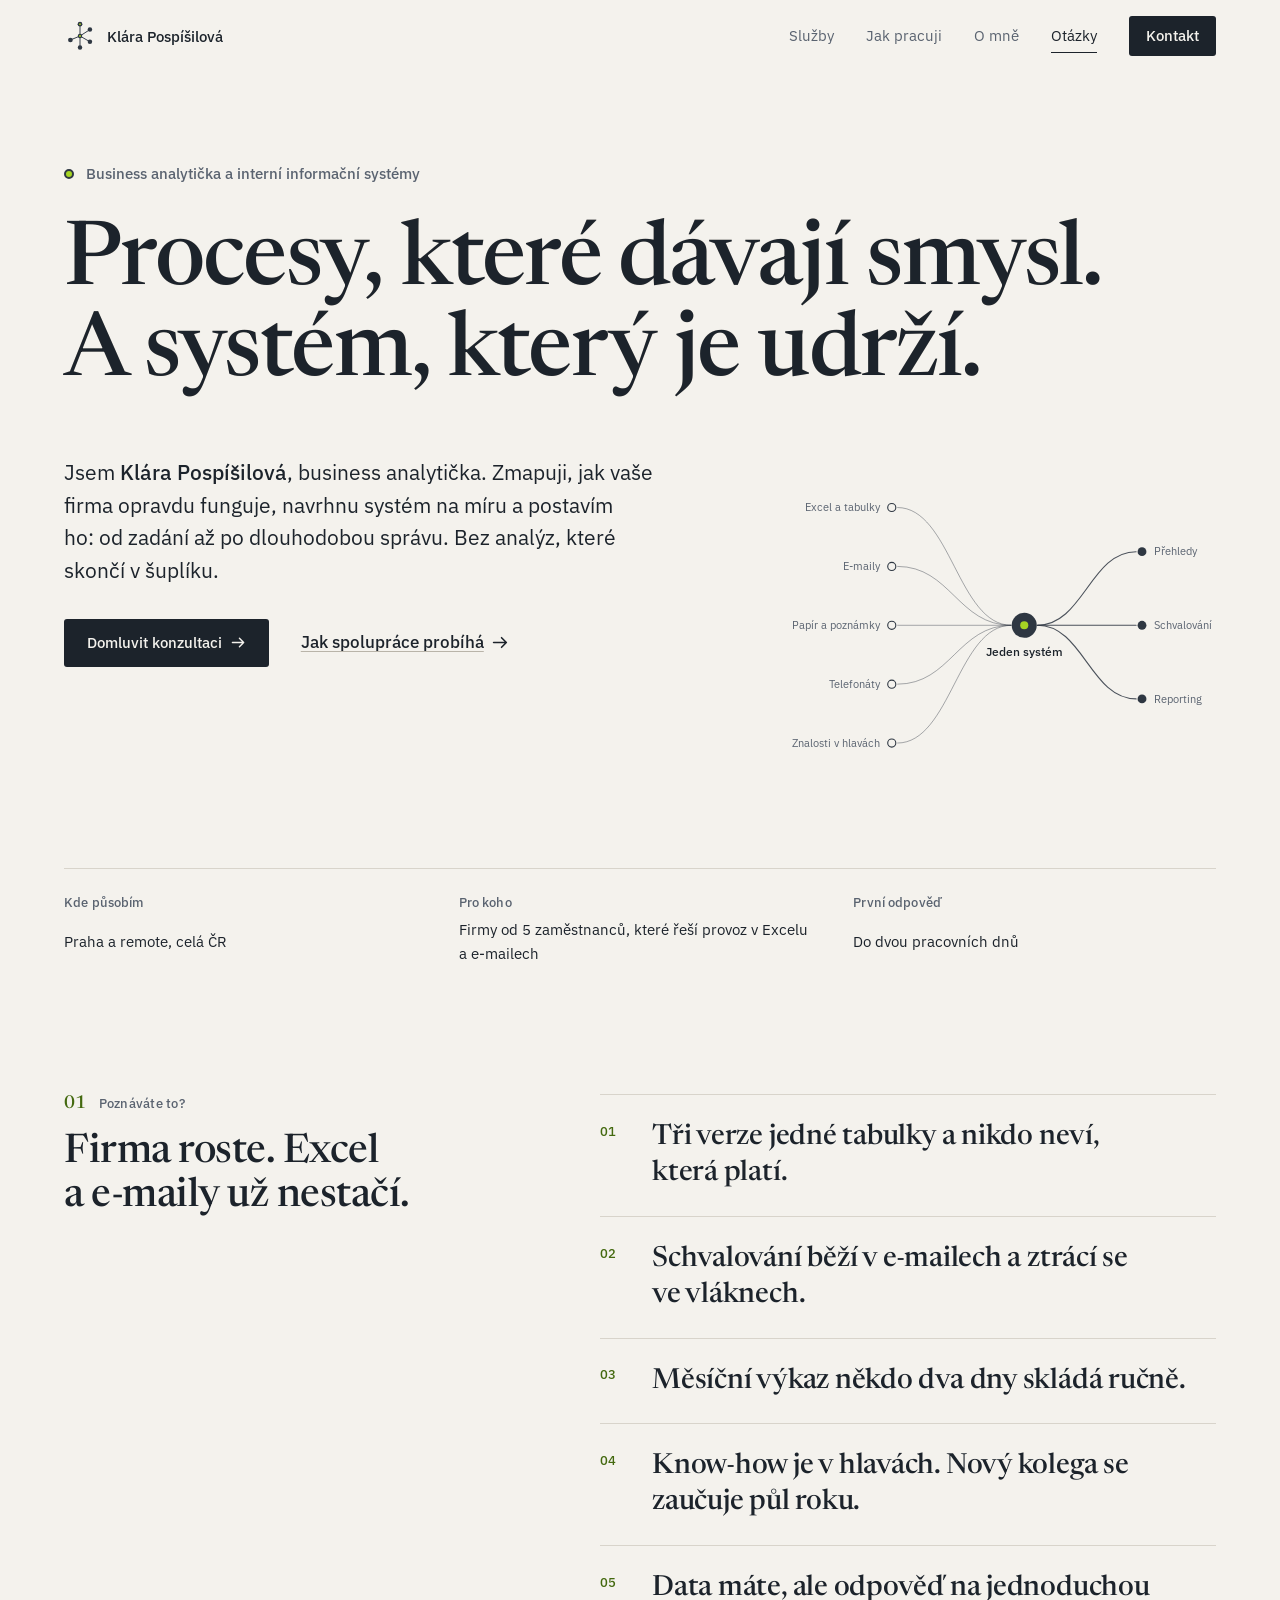
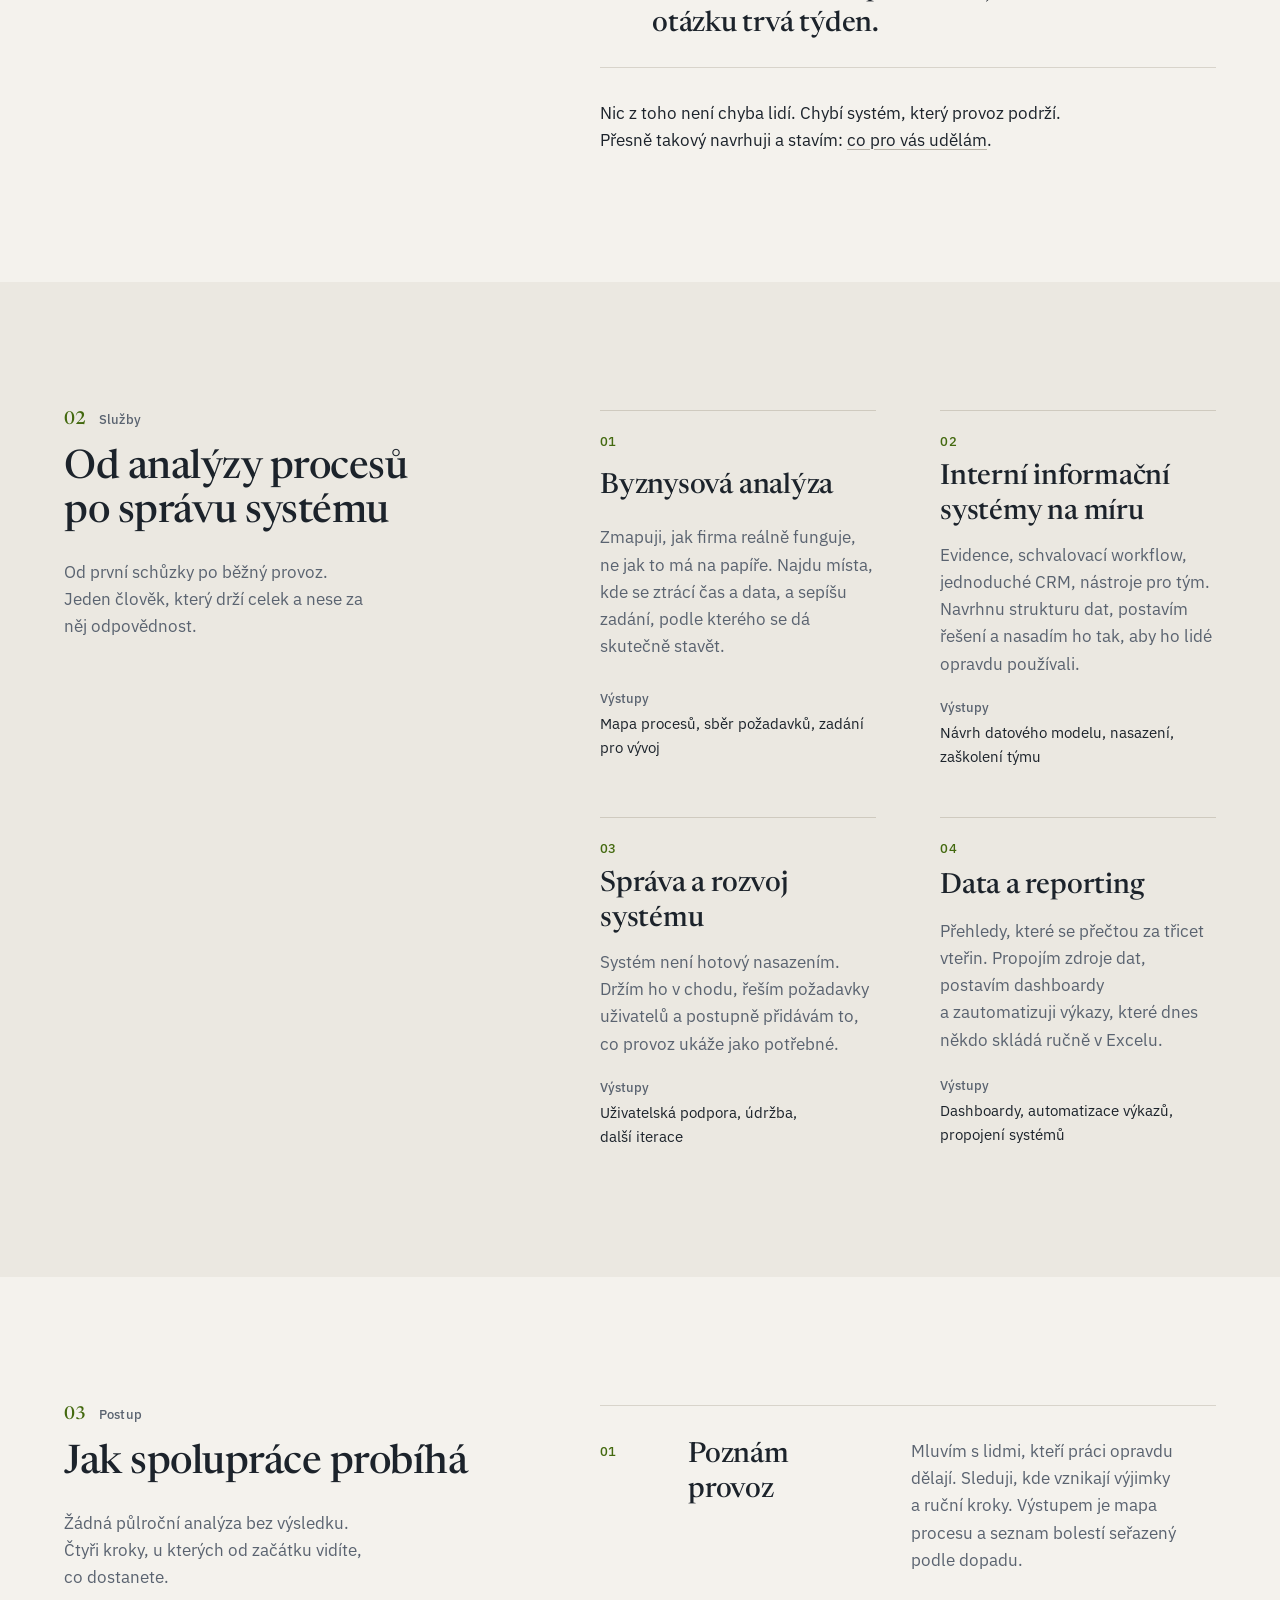
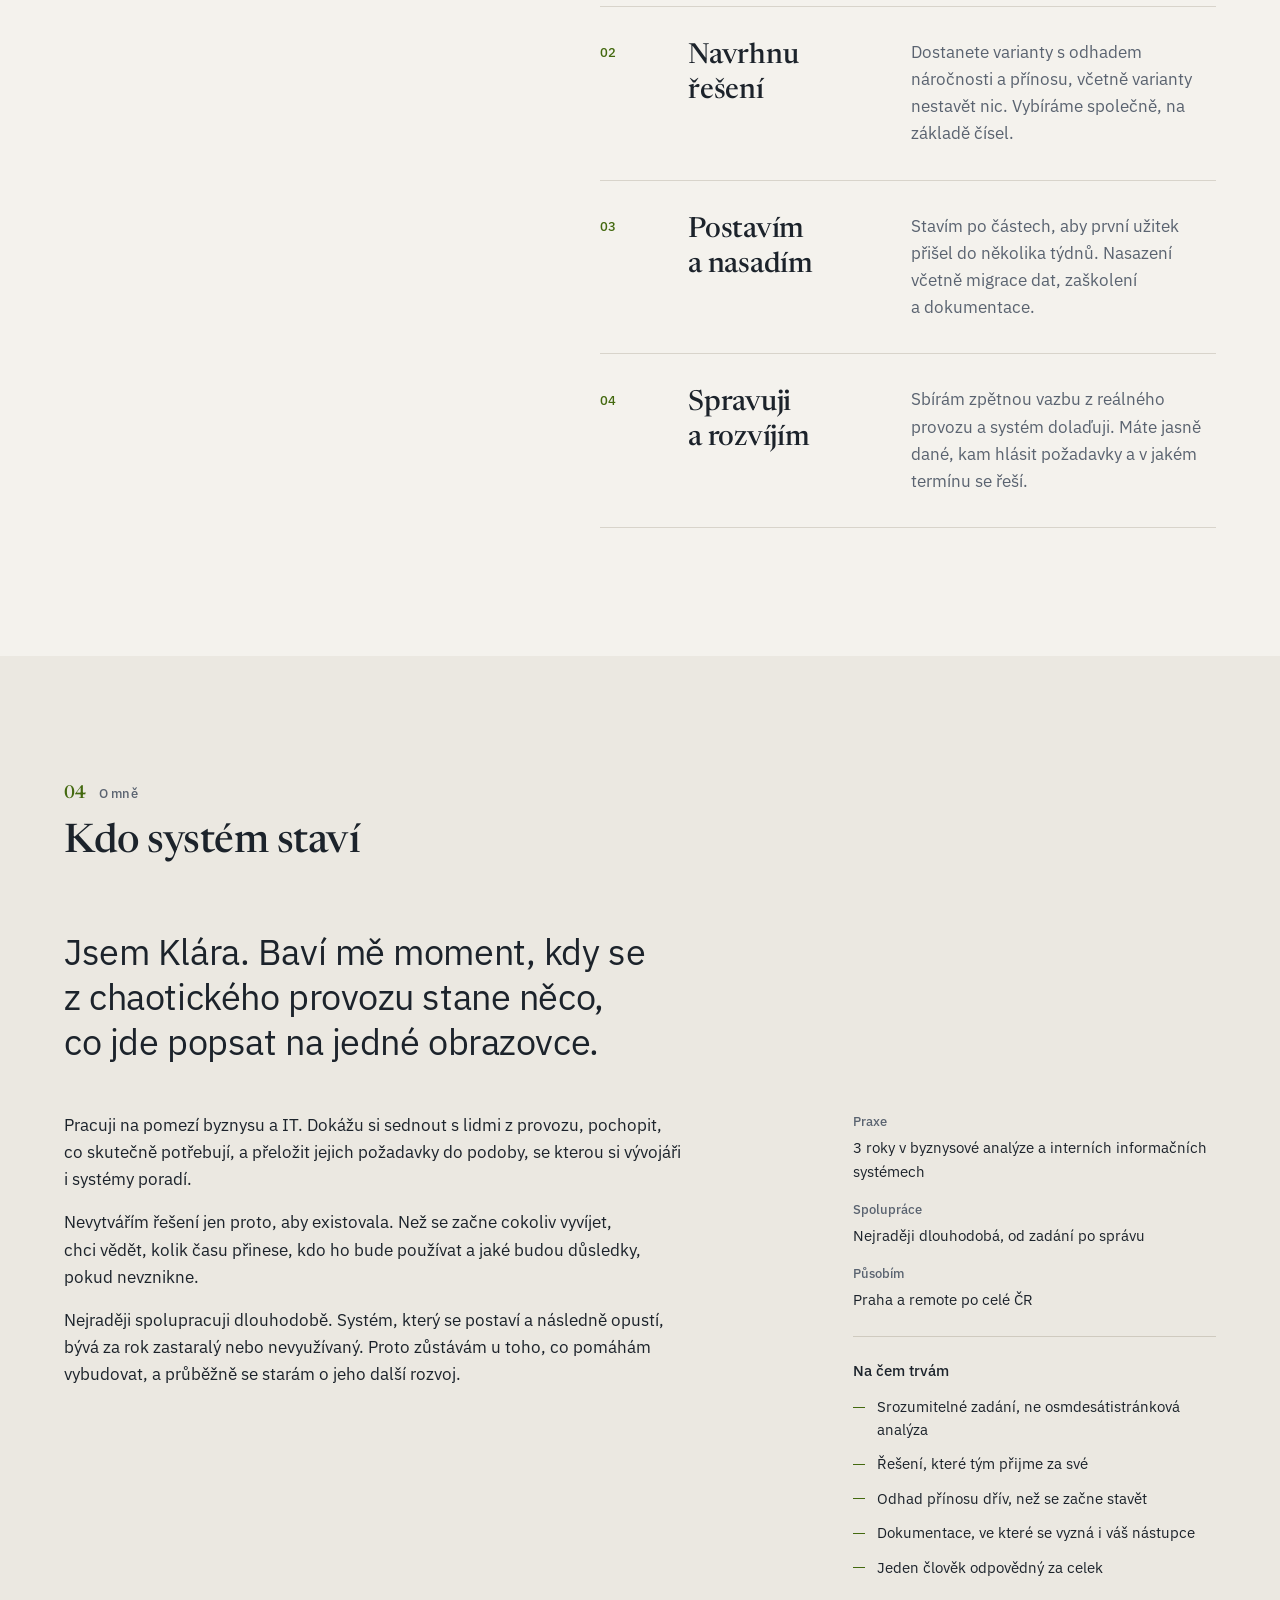
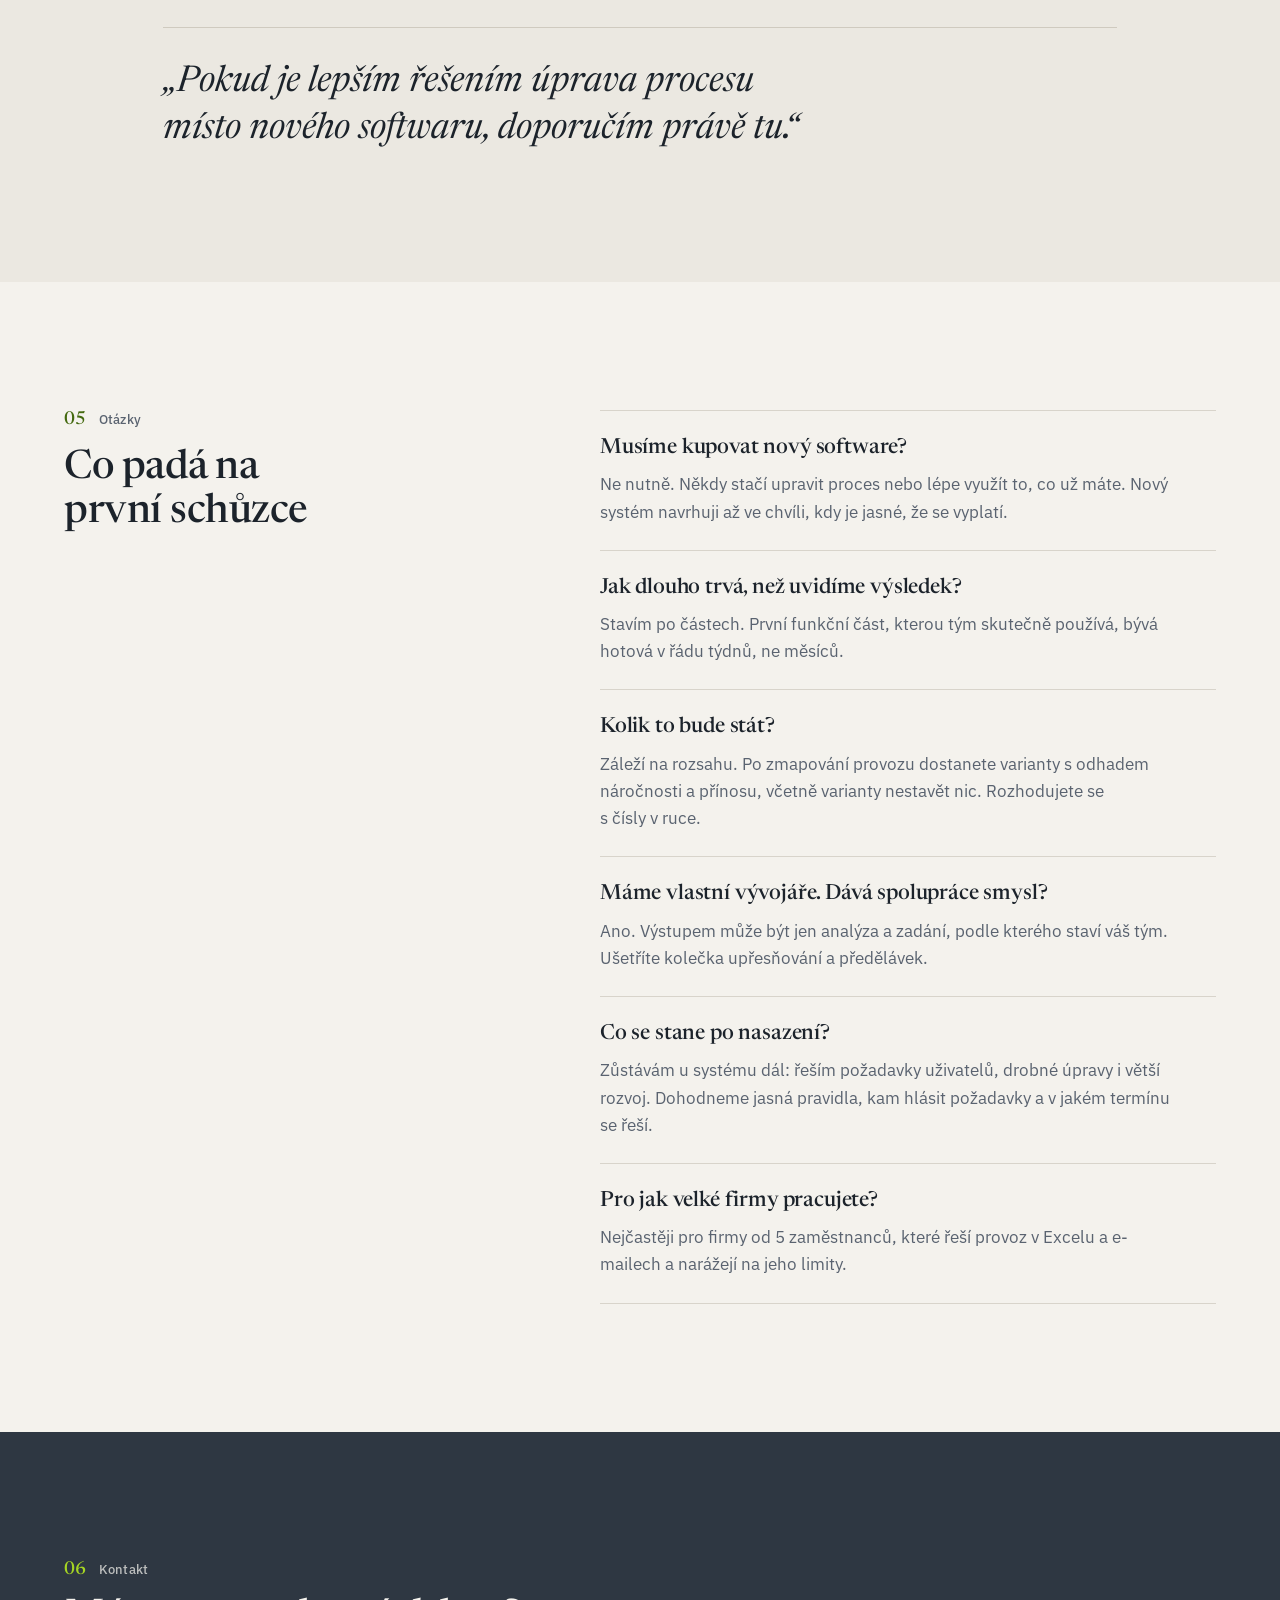
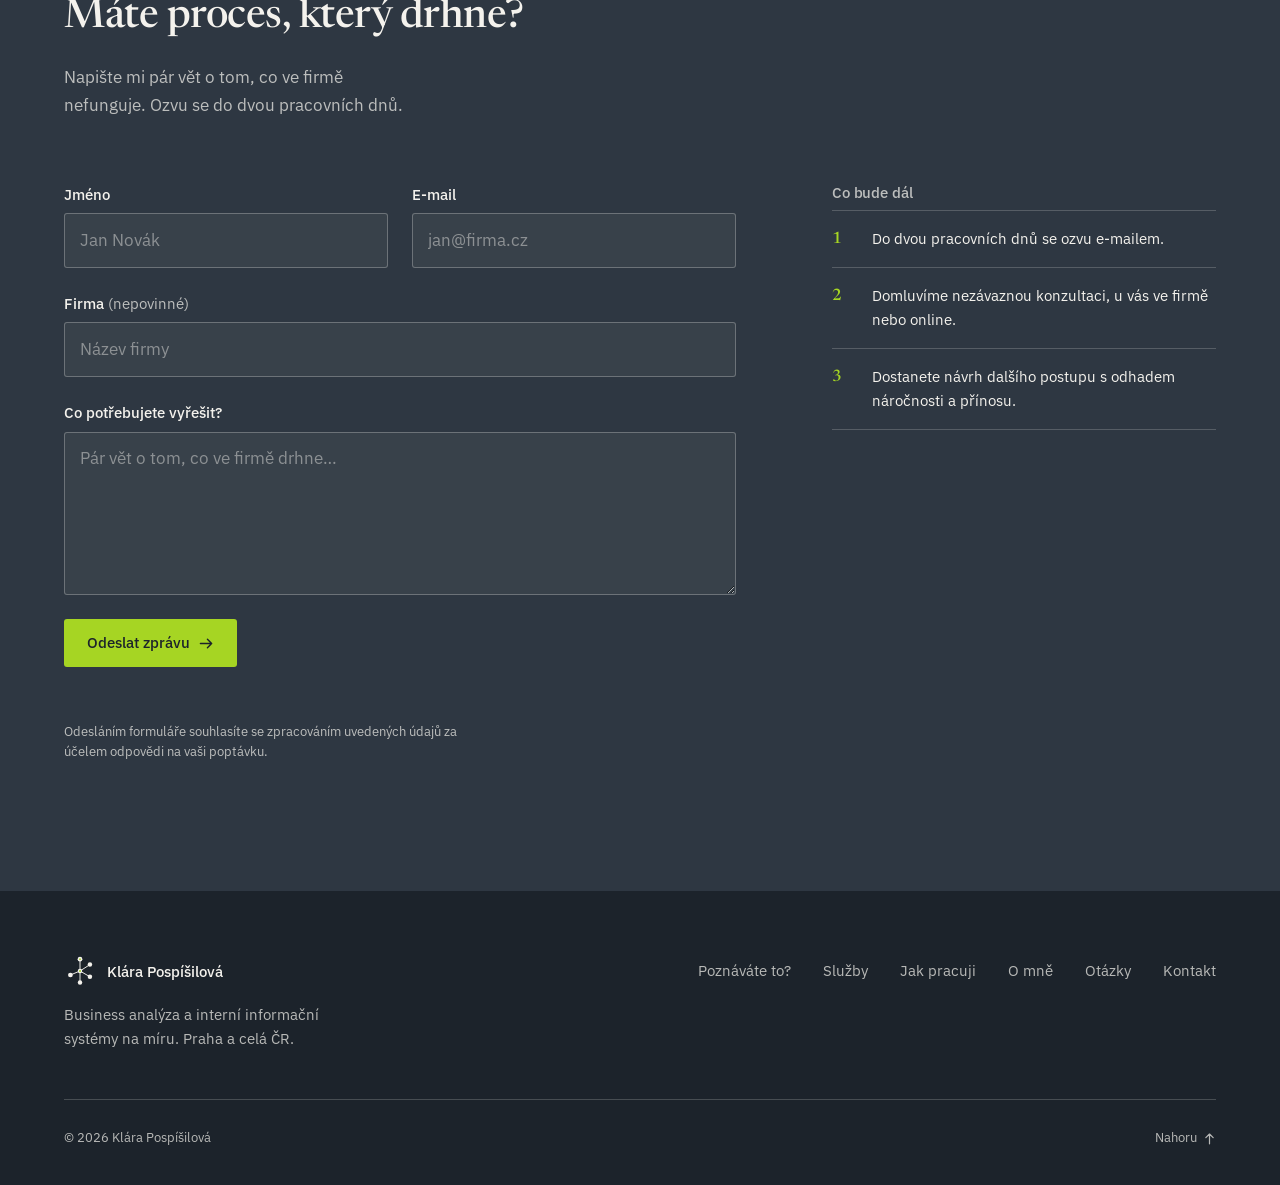
==== index.html @ 28bd8bde "Patička: dvouřádkové rozvržení místo vysokého sloupce odkazů - Nahoře značka s taglinem a odkazy v j" ====
<!DOCTYPE html>
<html lang="cs">
<head>
<meta charset="utf-8">
<meta name="viewport" content="width=device-width, initial-scale=1">
<title>Business analytička Klára Pospíšilová | Interní informační systémy</title>
<meta name="description" content="Business analytička, Praha a celá ČR. Analýza procesů, interní informační systémy na míru, reporting a automatizace. Pro firmy, kterým nestačí Excel a e-maily.">
<link rel="canonical" href="https://klarkanis.cz/">
<meta name="robots" content="index, follow, max-image-preview:large, max-snippet:-1">
<meta name="author" content="Klára Pospíšilová">
<meta name="theme-color" content="#f4f2ed">

<meta property="og:locale" content="cs_CZ">
<meta property="og:type" content="website">
<meta property="og:site_name" content="Klára Pospíšilová">
<meta property="og:url" content="https://klarkanis.cz/">
<meta property="og:title" content="Procesy, které dávají smysl. A systém, který je udrží.">
<meta property="og:description" content="Business analytička Klára Pospíšilová: analýza procesů, interní informační systémy na míru, reporting a automatizace. Praha a celá ČR.">
<meta property="og:image" content="https://klarkanis.cz/img/og.png">
<meta property="og:image:width" content="1200">
<meta property="og:image:height" content="630">
<meta property="og:image:alt" content="Klára Pospíšilová, business analytička. Procesy, které dávají smysl. A systém, který je udrží.">
<meta name="twitter:card" content="summary_large_image">
<meta name="twitter:title" content="Procesy, které dávají smysl. A systém, který je udrží.">
<meta name="twitter:description" content="Business analytička Klára Pospíšilová: analýza procesů, interní informační systémy na míru, reporting a automatizace. Praha a celá ČR.">
<meta name="twitter:image" content="https://klarkanis.cz/img/og.png">

<link rel="icon" href="/favicon.ico" sizes="32x32">
<link rel="icon" href="/favicon.svg" type="image/svg+xml">
<link rel="icon" href="/img/icon-48.png" type="image/png" sizes="48x48">
<link rel="apple-touch-icon" href="/img/apple-touch-icon.png">
<link rel="manifest" href="/site.webmanifest">

<link rel="preload" href="/fonts/newsreader-500-latin.woff2" as="font" type="font/woff2" crossorigin>
<link rel="preload" href="/fonts/newsreader-500-latin-ext.woff2" as="font" type="font/woff2" crossorigin>
<link rel="preload" href="/fonts/plexsans-400-700-latin.woff2" as="font" type="font/woff2" crossorigin>
<link rel="preload" href="/fonts/plexsans-400-700-latin-ext.woff2" as="font" type="font/woff2" crossorigin>
<link rel="stylesheet" href="/styles.css">
<script>document.documentElement.classList.add('js')</script>
<script src="/main.js" defer></script>

<script type="application/ld+json">
{
  "@context": "https://schema.org",
  "@graph": [
    {
      "@type": "WebSite",
      "@id": "https://klarkanis.cz/#website",
      "url": "https://klarkanis.cz/",
      "name": "Klára Pospíšilová",
      "inLanguage": "cs",
      "publisher": { "@id": "https://klarkanis.cz/#person" }
    },
    {
      "@type": "WebPage",
      "@id": "https://klarkanis.cz/#webpage",
      "url": "https://klarkanis.cz/",
      "name": "Business analytička Klára Pospíšilová | Interní informační systémy",
      "description": "Business analytička, Praha a celá ČR. Analýza procesů, interní informační systémy na míru, reporting a automatizace. Pro firmy, kterým nestačí Excel a e-maily.",
      "inLanguage": "cs",
      "isPartOf": { "@id": "https://klarkanis.cz/#website" },
      "about": { "@id": "https://klarkanis.cz/#person" },
      "primaryImageOfPage": { "@type": "ImageObject", "url": "https://klarkanis.cz/img/og.png", "width": 1200, "height": 630 }
    },
    {
      "@type": "Person",
      "@id": "https://klarkanis.cz/#person",
      "name": "Klára Pospíšilová",
      "jobTitle": "Business analytička",
      "description": "Business analytička na pomezí byznysu a IT. Mapuje firemní procesy, navrhuje a staví interní informační systémy na míru a dlouhodobě je spravuje.",
      "url": "https://klarkanis.cz/",
      "knowsAbout": ["Byznysová analýza", "Analýza procesů", "Interní informační systémy", "Reporting a dashboardy", "Automatizace firemních procesů"],
      "knowsLanguage": "cs",
      "address": { "@type": "PostalAddress", "addressLocality": "Praha", "addressCountry": "CZ" }
    },
    {
      "@type": "ProfessionalService",
      "@id": "https://klarkanis.cz/#service",
      "name": "Klára Pospíšilová, business analýza a interní informační systémy",
      "url": "https://klarkanis.cz/",
      "image": "https://klarkanis.cz/img/og.png",
      "logo": "https://klarkanis.cz/logo.svg",
      "founder": { "@id": "https://klarkanis.cz/#person" },
      "areaServed": { "@type": "Country", "name": "Česko" },
      "address": { "@type": "PostalAddress", "addressLocality": "Praha", "addressCountry": "CZ" },
      "makesOffer": [
        { "@type": "Offer", "itemOffered": { "@type": "Service", "name": "Byznysová analýza", "description": "Mapování procesů, sběr požadavků a zadání pro vývoj." } },
        { "@type": "Offer", "itemOffered": { "@type": "Service", "name": "Interní informační systémy na míru", "description": "Návrh datového modelu, vývoj, nasazení a zaškolení týmu." } },
        { "@type": "Offer", "itemOffered": { "@type": "Service", "name": "Správa a rozvoj systému", "description": "Uživatelská podpora, údržba a další iterace." } },
        { "@type": "Offer", "itemOffered": { "@type": "Service", "name": "Data a reporting", "description": "Dashboardy, automatizace výkazů a propojení systémů." } }
      ]
    }
  ]
}
</script>
</head>
<body>
<svg class="sprite" aria-hidden="true" focusable="false">
  <symbol id="i-mark" viewBox="0 0 100 100">
    <g stroke="currentColor" stroke-width="3" stroke-linecap="round" fill="none"><path d="M50 50V13M50 50l31-20M50 50l31 18M50 50v36M50 50L20 62.5"/></g>
    <g fill="currentColor"><circle cx="81" cy="30" r="7"/><circle cx="81" cy="68" r="7"/><circle cx="50" cy="86" r="7"/><circle cx="20" cy="62.5" r="7.4"/><circle cx="50" cy="13" r="7.4"/><circle cx="50" cy="50" r="7"/></g>
    <g fill="#a6d523"><circle cx="50" cy="13" r="2.7"/><circle cx="50" cy="50" r="3.1"/></g>
  </symbol>
  <symbol id="i-arrow" viewBox="0 0 16 16"><path d="M1.5 8h12M9 3.5 13.5 8 9 12.5" fill="none" stroke="currentColor" stroke-width="1.5" stroke-linecap="round" stroke-linejoin="round"/></symbol>
</svg>

<a class="skip-link" href="#main">Přeskočit na obsah</a>

<header class="site-header">
  <div class="wrap nav">
    <a class="brand" href="#top" aria-label="Klára Pospíšilová, na začátek stránky">
      <svg class="mark" aria-hidden="true" focusable="false"><use href="#i-mark"/></svg>
      <span>Klára Pospíšilová</span>
    </a>
    <nav class="nav-primary" id="nav-primary" aria-label="Hlavní navigace">
      <ul class="nav-links">
        <li><a class="nav-link" href="#sluzby">Služby</a></li>
        <li><a class="nav-link" href="#proces">Jak pracuji</a></li>
        <li><a class="nav-link" href="#o-mne">O mně</a></li>
        <li><a class="nav-link" href="#otazky">Otázky</a></li>
        <li><a class="btn btn-sm" href="#kontakt">Kontakt</a></li>
      </ul>
      <div class="menu-foot">
        <a class="btn" href="#kontakt">Domluvit konzultaci <svg class="icon" aria-hidden="true"><use href="#i-arrow"/></svg></a>
        <p>Praha a&nbsp;remote, celá ČR. Odpověď do dvou pracovních dnů.</p>
      </div>
    </nav>
    <button class="nav-toggle" type="button" aria-expanded="false" aria-controls="nav-primary">
      <span class="nav-toggle-label">Menu</span>
      <span class="nav-toggle-icon" aria-hidden="true"></span>
    </button>
  </div>
</header>

<main id="main">

<section class="hero" aria-labelledby="hero-title">
  <div class="wrap">
    <p class="hero-eyebrow">Business analytička a&nbsp;interní informační systémy</p>
    <h1 class="hero-title" id="hero-title">
      <span class="line"><span class="w">Procesy, které</span> <span class="w">dávají smysl.</span></span>
      <span class="line"><span class="w">A&nbsp;systém,</span> <span class="w">který je udrží.</span></span>
      <canvas class="hero-mesh" aria-hidden="true"></canvas>
    </h1>

    <div class="hero-body">
      <div>
        <p class="hero-lede">Jsem <strong>Klára Pospíšilová</strong>, business analytička. Zmapuji, jak vaše firma opravdu funguje, navrhnu systém na míru a&nbsp;postavím ho: od zadání až po dlouhodobou správu. Bez analýz, které skončí v&nbsp;šuplíku.</p>
        <div class="hero-cta">
          <a class="btn" href="#kontakt">Domluvit konzultaci <svg class="icon" aria-hidden="true"><use href="#i-arrow"/></svg></a>
          <a class="link-arrow" href="#proces"><span>Jak spolupráce probíhá</span> <svg class="icon" aria-hidden="true"><use href="#i-arrow"/></svg></a>
        </div>
      </div>

      <figure class="hero-figure" aria-hidden="true">
        <svg class="diagram" viewBox="0 0 600 440" focusable="false">
          <g>
            <path class="flow" pathLength="1" style="--i:0" d="M168 70C240 70 250 230 322 230"/>
            <path class="flow" pathLength="1" style="--i:1" d="M168 150C240 150 250 230 322 230"/>
            <path class="flow" pathLength="1" style="--i:2" d="M168 230H322"/>
            <path class="flow" pathLength="1" style="--i:3" d="M168 310C240 310 250 230 322 230"/>
            <path class="flow" pathLength="1" style="--i:4" d="M168 390C240 390 250 230 322 230"/>
            <path class="flow flow-out" pathLength="1" style="--i:6" d="M358 230C420 230 430 130 492 130"/>
            <path class="flow flow-out" pathLength="1" style="--i:7" d="M358 230H492"/>
            <path class="flow flow-out" pathLength="1" style="--i:8" d="M358 230C420 230 430 330 492 330"/>
          </g>
          <g class="node" style="--i:0"><circle class="src" cx="160" cy="70" r="5.5"/></g>
          <g class="node" style="--i:1"><circle class="src" cx="160" cy="150" r="5.5"/></g>
          <g class="node" style="--i:2"><circle class="src" cx="160" cy="230" r="5.5"/></g>
          <g class="node" style="--i:3"><circle class="src" cx="160" cy="310" r="5.5"/></g>
          <g class="node" style="--i:4"><circle class="src" cx="160" cy="390" r="5.5"/></g>
          <g class="node" style="--i:5"><circle class="hub" cx="340" cy="230" r="17"/><circle class="hub-core" cx="340" cy="230" r="5.5"/></g>
          <g class="node" style="--i:6"><circle class="out" cx="500" cy="130" r="6"/></g>
          <g class="node" style="--i:7"><circle class="out" cx="500" cy="230" r="6"/></g>
          <g class="node" style="--i:8"><circle class="out" cx="500" cy="330" r="6"/></g>
          <text style="--i:0" x="144" y="75" text-anchor="end">Excel a tabulky</text>
          <text style="--i:1" x="144" y="155" text-anchor="end">E-maily</text>
          <text style="--i:2" x="144" y="235" text-anchor="end">Papír a poznámky</text>
          <text style="--i:3" x="144" y="315" text-anchor="end">Telefonáty</text>
          <text style="--i:4" x="144" y="395" text-anchor="end">Znalosti v hlavách</text>
          <text style="--i:5" class="hub-label" x="340" y="272" text-anchor="middle">Jeden systém</text>
          <text style="--i:6" x="516" y="135">Přehledy</text>
          <text style="--i:7" x="516" y="235">Schvalování</text>
          <text style="--i:8" x="516" y="335">Reporting</text>
        </svg>
      </figure>
    </div>

    <dl class="hero-facts">
      <div><dt>Kde působím</dt><dd>Praha a&nbsp;remote, celá ČR</dd></div>
      <div><dt>Pro koho</dt><dd>Firmy od 5&nbsp;zaměstnanců, které řeší provoz v&nbsp;Excelu a&nbsp;e-mailech</dd></div>
      <div><dt>První odpověď</dt><dd>Do dvou pracovních dnů</dd></div>
    </dl>
  </div>
</section>

<section class="section" id="problem" aria-labelledby="problem-title">
  <div class="wrap section-grid">
    <div class="section-head is-sticky">
      <p class="kicker"><span class="n">01</span>Poznáváte to?</p>
      <h2 id="problem-title">Firma roste. Excel a&nbsp;e-maily už nestačí.</h2>
    </div>
    <div data-reveal>
      <ol class="symptoms">
        <li>Tři verze jedné tabulky a&nbsp;nikdo neví, která platí.</li>
        <li>Schvalování běží v&nbsp;e-mailech a&nbsp;ztrácí se ve vláknech.</li>
        <li>Měsíční výkaz někdo dva dny skládá ručně.</li>
        <li>Know-how je v&nbsp;hlavách. Nový kolega se zaučuje půl roku.</li>
        <li>Data máte, ale odpověď na jednoduchou otázku trvá týden.</li>
      </ol>
      <p class="section-note">Nic z&nbsp;toho není chyba lidí. Chybí systém, který provoz podrží. Přesně takový navrhuji a&nbsp;stavím: <a href="#sluzby">co pro vás udělám</a>.</p>
    </div>
  </div>
</section>

<section class="section band" id="sluzby" aria-labelledby="sluzby-title">
  <div class="wrap section-grid">
    <div class="section-head is-sticky">
      <p class="kicker"><span class="n">02</span>Služby</p>
      <h2 id="sluzby-title">Od analýzy procesů po správu systému</h2>
      <p class="section-lede">Od první schůzky po běžný provoz. Jeden člověk, který drží celek a&nbsp;nese za něj odpovědnost.</p>
    </div>
    <div class="services" data-reveal>
      <article class="service">
        <span class="num" aria-hidden="true">01</span>
        <h3>Byznysová analýza</h3>
        <p>Zmapuji, jak firma reálně funguje, ne jak to má na papíře. Najdu místa, kde se ztrácí čas a&nbsp;data, a&nbsp;sepíšu zadání, podle kterého se dá skutečně stavět.</p>
        <p class="service-out"><span class="label">Výstupy</span>Mapa procesů, sběr požadavků, zadání pro vývoj</p>
      </article>
      <article class="service">
        <span class="num" aria-hidden="true">02</span>
        <h3>Interní informační systémy na míru</h3>
        <p>Evidence, schvalovací workflow, jednoduché CRM, nástroje pro tým. Navrhnu strukturu dat, postavím řešení a&nbsp;nasadím ho tak, aby ho lidé opravdu používali.</p>
        <p class="service-out"><span class="label">Výstupy</span>Návrh datového modelu, nasazení, zaškolení týmu</p>
      </article>
      <article class="service">
        <span class="num" aria-hidden="true">03</span>
        <h3>Správa a&nbsp;rozvoj systému</h3>
        <p>Systém není hotový nasazením. Držím ho v&nbsp;chodu, řeším požadavky uživatelů a&nbsp;postupně přidávám to, co provoz ukáže jako potřebné.</p>
        <p class="service-out"><span class="label">Výstupy</span>Uživatelská podpora, údržba, další iterace</p>
      </article>
      <article class="service">
        <span class="num" aria-hidden="true">04</span>
        <h3>Data a&nbsp;reporting</h3>
        <p>Přehledy, které se přečtou za třicet vteřin. Propojím zdroje dat, postavím dashboardy a&nbsp;zautomatizuji výkazy, které dnes někdo skládá ručně v&nbsp;Excelu.</p>
        <p class="service-out"><span class="label">Výstupy</span>Dashboardy, automatizace výkazů, propojení systémů</p>
      </article>
    </div>
  </div>
</section>

<section class="section" id="proces" aria-labelledby="proces-title">
  <div class="wrap section-grid">
    <div class="section-head is-sticky">
      <p class="kicker"><span class="n">03</span>Postup</p>
      <h2 id="proces-title">Jak spolupráce probíhá</h2>
      <p class="section-lede">Žádná půlroční analýza bez výsledku. Čtyři kroky, u&nbsp;kterých od začátku vidíte, co dostanete.</p>
    </div>
    <ol class="steps" data-reveal>
      <li class="step">
        <h3>Poznám provoz</h3>
        <p>Mluvím s&nbsp;lidmi, kteří práci opravdu dělají. Sleduji, kde vznikají výjimky a&nbsp;ruční kroky. Výstupem je mapa procesu a&nbsp;seznam bolestí seřazený podle dopadu.</p>
      </li>
      <li class="step">
        <h3>Navrhnu řešení</h3>
        <p>Dostanete varianty s&nbsp;odhadem náročnosti a&nbsp;přínosu, včetně varianty nestavět nic. Vybíráme společně, na základě čísel.</p>
      </li>
      <li class="step">
        <h3>Postavím a&nbsp;nasadím</h3>
        <p>Stavím po částech, aby první užitek přišel do několika týdnů. Nasazení včetně migrace dat, zaškolení a&nbsp;dokumentace.</p>
      </li>
      <li class="step">
        <h3>Spravuji a&nbsp;rozvíjím</h3>
        <p>Sbírám zpětnou vazbu z&nbsp;reálného provozu a&nbsp;systém dolaďuji. Máte jasně dané, kam hlásit požadavky a&nbsp;v&nbsp;jakém termínu se řeší.</p>
      </li>
    </ol>
  </div>
</section>

<section class="section band" id="o-mne" aria-labelledby="o-mne-title">
  <div class="wrap">
    <div class="about-head">
      <p class="kicker"><span class="n">04</span>O mně</p>
      <h2 id="o-mne-title">Kdo systém staví</h2>
    </div>
    <div class="about" data-reveal>
      <p class="about-lead">Jsem Klára. Baví mě moment, kdy se z&nbsp;chaotického provozu stane něco, co jde popsat na jedné obrazovce.</p>
      <div class="about-prose prose">
        <p>Pracuji na pomezí byznysu a&nbsp;IT. Dokážu si sednout s&nbsp;lidmi z&nbsp;provozu, pochopit, co skutečně potřebují, a&nbsp;přeložit jejich požadavky do podoby, se kterou si vývojáři i&nbsp;systémy poradí.</p>
        <p>Nevytvářím řešení jen proto, aby existovala. Než se začne cokoliv vyvíjet, chci vědět, kolik času přinese, kdo ho bude používat a&nbsp;jaké budou důsledky, pokud nevznikne.</p>
        <p>Nejraději spolupracuji dlouhodobě. Systém, který se postaví a&nbsp;následně opustí, bývá za rok zastaralý nebo nevyužívaný. Proto zůstávám u&nbsp;toho, co pomáhám vybudovat, a&nbsp;průběžně se starám o&nbsp;jeho další rozvoj.</p>
      </div>
      <aside class="about-side" aria-label="Fakta a principy">
        <dl class="facts">
          <div><dt>Praxe</dt><dd>3&nbsp;roky v&nbsp;byznysové analýze a&nbsp;interních informačních systémech</dd></div>
          <div><dt>Spolupráce</dt><dd>Nejraději dlouhodobá, od zadání po správu</dd></div>
          <div><dt>Působím</dt><dd>Praha a&nbsp;remote po celé ČR</dd></div>
        </dl>
        <h3 class="side-title">Na čem trvám</h3>
        <ul class="checklist">
          <li>Srozumitelné zadání, ne osmdesátistránková analýza</li>
          <li>Řešení, které tým přijme za své</li>
          <li>Odhad přínosu dřív, než se začne stavět</li>
          <li>Dokumentace, ve které se vyzná i&nbsp;váš nástupce</li>
          <li>Jeden člověk odpovědný za celek</li>
        </ul>
      </aside>
      <blockquote class="pull">
        <p>„Pokud je lepším řešením úprava procesu místo nového softwaru, doporučím právě tu.“</p>
      </blockquote>
    </div>
  </div>
</section>

<section class="section" id="otazky" aria-labelledby="otazky-title">
  <div class="wrap section-grid">
    <div class="section-head is-sticky">
      <p class="kicker"><span class="n">05</span>Otázky</p>
      <h2 id="otazky-title">Co padá na první schůzce</h2>
    </div>
    <ul class="qa-list" data-reveal>
      <li class="qa">
        <h3>Musíme kupovat nový software?</h3>
        <p>Ne nutně. Někdy stačí upravit proces nebo lépe využít to, co už máte. Nový systém navrhuji až ve chvíli, kdy je jasné, že se vyplatí.</p>
      </li>
      <li class="qa">
        <h3>Jak dlouho trvá, než uvidíme výsledek?</h3>
        <p>Stavím po částech. První funkční část, kterou tým skutečně používá, bývá hotová v&nbsp;řádu týdnů, ne měsíců.</p>
      </li>
      <li class="qa">
        <h3>Kolik to bude stát?</h3>
        <p>Záleží na rozsahu. Po zmapování provozu dostanete varianty s&nbsp;odhadem náročnosti a&nbsp;přínosu, včetně varianty nestavět nic. Rozhodujete se s&nbsp;čísly v&nbsp;ruce.</p>
      </li>
      <li class="qa">
        <h3>Máme vlastní vývojáře. Dává spolupráce smysl?</h3>
        <p>Ano. Výstupem může být jen analýza a&nbsp;zadání, podle kterého staví váš tým. Ušetříte kolečka upřesňování a&nbsp;předělávek.</p>
      </li>
      <li class="qa">
        <h3>Co se stane po nasazení?</h3>
        <p>Zůstávám u&nbsp;systému dál: řeším požadavky uživatelů, drobné úpravy i&nbsp;větší rozvoj. Dohodneme jasná pravidla, kam hlásit požadavky a&nbsp;v&nbsp;jakém termínu se řeší.</p>
      </li>
      <li class="qa">
        <h3>Pro jak velké firmy pracujete?</h3>
        <p>Nejčastěji pro firmy od 5&nbsp;zaměstnanců, které řeší provoz v&nbsp;Excelu a&nbsp;e-mailech a&nbsp;narážejí na jeho limity.</p>
      </li>
    </ul>
  </div>
</section>

<section class="section contact" id="kontakt" aria-labelledby="kontakt-title">
  <div class="wrap">
    <div class="section-head">
      <p class="kicker"><span class="n">06</span>Kontakt</p>
      <h2 id="kontakt-title">Máte proces, který drhne?</h2>
      <p class="section-lede">Napište mi pár vět o&nbsp;tom, co ve firmě nefunguje. Ozvu se do dvou pracovních dnů.</p>
    </div>
    <div class="contact-grid" data-reveal>
      <form id="contact-form" action="https://api.web3forms.com/submit" method="post" novalidate>
        <input type="hidden" name="access_key" value="be3bcf2b-eec9-4c09-9e3e-22ab21f12473">
        <input type="hidden" name="subject" value="Nová poptávka z webu klarkanis.cz">
        <input type="hidden" name="from_name" value="Web klarkanis.cz">
        <div class="form-row">
          <div class="field">
            <label for="f-name">Jméno</label>
            <input class="input" id="f-name" name="name" type="text" required autocomplete="name" placeholder="Jan Novák" aria-describedby="f-name-err" data-error="Vyplňte prosím jméno.">
            <p class="field-err" id="f-name-err" hidden></p>
          </div>
          <div class="field">
            <label for="f-email">E-mail</label>
            <input class="input" id="f-email" name="email" type="email" required autocomplete="email" inputmode="email" placeholder="jan@firma.cz" aria-describedby="f-email-err" data-error="Zadejte prosím platný e-mail.">
            <p class="field-err" id="f-email-err" hidden></p>
          </div>
        </div>
        <div class="field">
          <label for="f-company">Firma <span>(nepovinné)</span></label>
          <input class="input" id="f-company" name="company" type="text" autocomplete="organization" placeholder="Název firmy">
        </div>
        <div class="field">
          <label for="f-message">Co potřebujete vyřešit?</label>
          <textarea class="input" id="f-message" name="message" rows="5" required placeholder="Pár vět o tom, co ve firmě drhne…" aria-describedby="f-message-err" data-error="Napište prosím pár vět o tom, co potřebujete vyřešit."></textarea>
          <p class="field-err" id="f-message-err" hidden></p>
        </div>
        <div class="hp" aria-hidden="true"><input type="checkbox" name="botcheck" tabindex="-1"></div>
        <div class="form-foot">
          <div><button class="btn btn-lime" type="submit"><span class="btn-label">Odeslat zprávu</span> <svg class="icon" aria-hidden="true"><use href="#i-arrow"/></svg></button></div>
          <p class="form-status" id="form-status" role="status" aria-live="polite"></p>
          <p class="form-note">Odesláním formuláře souhlasíte se zpracováním uvedených údajů za účelem odpovědi na vaši poptávku.</p>
        </div>
      </form>
      <aside aria-labelledby="next-title">
        <h3 class="aside-title" id="next-title">Co bude dál</h3>
        <ol class="next-steps">
          <li>Do dvou pracovních dnů se ozvu e-mailem.</li>
          <li>Domluvíme nezávaznou konzultaci, u&nbsp;vás ve firmě nebo online.</li>
          <li>Dostanete návrh dalšího postupu s&nbsp;odhadem náročnosti a&nbsp;přínosu.</li>
        </ol>
      </aside>
    </div>
  </div>
</section>

</main>

<footer class="site-footer">
  <div class="wrap">
    <div class="footer-top">
      <div>
        <a class="brand" href="#top" aria-label="Klára Pospíšilová, na začátek stránky">
          <svg class="mark" aria-hidden="true" focusable="false"><use href="#i-mark"/></svg>
          <span>Klára Pospíšilová</span>
        </a>
        <p class="footer-tagline">Business analýza a&nbsp;interní informační systémy na míru. Praha a&nbsp;celá ČR.</p>
      </div>
      <nav class="footer-nav" aria-label="Patička">
        <ul>
          <li><a href="#problem">Poznáváte to?</a></li>
          <li><a href="#sluzby">Služby</a></li>
          <li><a href="#proces">Jak pracuji</a></li>
          <li><a href="#o-mne">O mně</a></li>
          <li><a href="#otazky">Otázky</a></li>
          <li><a href="#kontakt">Kontakt</a></li>
        </ul>
      </nav>
    </div>
    <div class="footer-bottom">
      <p>© 2026 Klára Pospíšilová</p>
      <a class="footer-up" href="#top">Nahoru <svg class="icon" aria-hidden="true"><use href="#i-arrow"/></svg></a>
    </div>
  </div>
</footer>
</body>
</html>
---- styles.css ----
/* klarkanis.cz
   1 Písma  2 Tokeny  3 Základ  4 Prvky  5 Hlavička  6 Hero  7 Sekce
   8 Kontakt  9 Patička  10 Pohyb */

/* 1 Písma (SIL Open Font License, vlastní hosting) */
@font-face{font-family:"Newsreader";font-style:normal;font-weight:500;font-display:swap;src:url(fonts/newsreader-500-latin-ext.woff2) format("woff2");unicode-range:U+0100-02BA,U+02BD-02C5,U+02C7-02CC,U+02CE-02D7,U+02DD-02FF,U+0304,U+0308,U+0329,U+1D00-1DBF,U+1E00-1E9F,U+1EF2-1EFF,U+2020,U+20A0-20AB,U+20AD-20C0,U+2113,U+2C60-2C7F,U+A720-A7FF}
@font-face{font-family:"Newsreader";font-style:normal;font-weight:500;font-display:swap;src:url(fonts/newsreader-500-latin.woff2) format("woff2");unicode-range:U+0000-00FF,U+0131,U+0152-0153,U+02BB-02BC,U+02C6,U+02DA,U+02DC,U+0304,U+0308,U+0329,U+2000-206F,U+20AC,U+2122,U+2191,U+2193,U+2212,U+2215,U+FEFF,U+FFFD}
@font-face{font-family:"Newsreader";font-style:italic;font-weight:400;font-display:swap;src:url(fonts/newsreader-italic-400-latin-ext.woff2) format("woff2");unicode-range:U+0100-02BA,U+02BD-02C5,U+02C7-02CC,U+02CE-02D7,U+02DD-02FF,U+0304,U+0308,U+0329,U+1D00-1DBF,U+1E00-1E9F,U+1EF2-1EFF,U+2020,U+20A0-20AB,U+20AD-20C0,U+2113,U+2C60-2C7F,U+A720-A7FF}
@font-face{font-family:"Newsreader";font-style:italic;font-weight:400;font-display:swap;src:url(fonts/newsreader-italic-400-latin.woff2) format("woff2");unicode-range:U+0000-00FF,U+0131,U+0152-0153,U+02BB-02BC,U+02C6,U+02DA,U+02DC,U+0304,U+0308,U+0329,U+2000-206F,U+20AC,U+2122,U+2191,U+2193,U+2212,U+2215,U+FEFF,U+FFFD}
@font-face{font-family:"IBM Plex Sans";font-style:normal;font-weight:400 700;font-display:swap;src:url(fonts/plexsans-400-700-latin-ext.woff2) format("woff2");unicode-range:U+0100-02BA,U+02BD-02C5,U+02C7-02CC,U+02CE-02D7,U+02DD-02FF,U+0304,U+0308,U+0329,U+1D00-1DBF,U+1E00-1E9F,U+1EF2-1EFF,U+2020,U+20A0-20AB,U+20AD-20C0,U+2113,U+2C60-2C7F,U+A720-A7FF}
@font-face{font-family:"IBM Plex Sans";font-style:normal;font-weight:400 700;font-display:swap;src:url(fonts/plexsans-400-700-latin.woff2) format("woff2");unicode-range:U+0000-00FF,U+0131,U+0152-0153,U+02BB-02BC,U+02C6,U+02DA,U+02DC,U+0304,U+0308,U+0329,U+2000-206F,U+20AC,U+2122,U+2191,U+2193,U+2212,U+2215,U+FEFF,U+FFFD}
/* Systémová písma s upravenými metrikami: text se při výměně za webové písmo neposune */
@font-face{font-family:"Plex Sans Fallback";src:local("Arial"),local("Liberation Sans");size-adjust:100.3%;ascent-override:102.19%;descent-override:27.42%;line-gap-override:0%}
@font-face{font-family:"Newsreader Fallback";src:local("Times New Roman"),local("Liberation Serif");size-adjust:111.77%;ascent-override:65.76%;descent-override:23.71%;line-gap-override:0%}

/* 2 Tokeny */
:root{
  /* Barvy vychází ze značky: břidlicová síť uzlů s limetkovým středem */
  --ink:#1c232b;
  --slate:#2e3742;
  --text:#1c232b;
  --text-2:#5a6370;
  --paper:#f4f2ed;
  --paper-2:#ebe8e1;
  --line:#d8d4cb;
  --line-strong:#b9b4a9;
  --moss:#43690f;
  --lime:#a6d523;
  --on-dark:#f4f2ed;
  --on-dark-2:rgba(244,242,237,.72);
  --on-dark-line:rgba(244,242,237,.2);
  --error:#f0b09a;

  --font-serif:"Newsreader","Newsreader Fallback",Georgia,serif;
  --font-sans:"IBM Plex Sans","Plex Sans Fallback",system-ui,sans-serif;
  --fs-0:.8125rem;
  --fs-1:.9375rem;
  --fs-2:1.0625rem;
  --fs-3:clamp(1.125rem,1.02rem + .45vw,1.3125rem);
  --fs-4:clamp(1.375rem,1.2rem + .8vw,1.75rem);
  --fs-5:clamp(1.75rem,1.3rem + 1.8vw,2.5rem);

  --s-1:.25rem;--s-2:.5rem;--s-3:.75rem;--s-4:1rem;--s-5:1.5rem;--s-6:2rem;--s-7:3rem;--s-8:4rem;--s-9:6rem;
  --section:clamp(5rem,10vw,9rem);
  --gutter:clamp(1.25rem,5vw,4rem);
  --container:76rem;
  --nav-h:4rem;
  --radius:3px;
  --ease:cubic-bezier(.2,.7,.2,1);
  --dur:.25s;
}
@media (min-width:900px){:root{--nav-h:4.5rem}}

/* 3 Základ */
*,*::before,*::after{box-sizing:border-box}
html{color-scheme:light;-webkit-text-size-adjust:100%;scroll-padding-top:calc(var(--nav-h) + 1rem)}
html.menu-open{overflow:hidden}
body{margin:0;background:var(--paper);color:var(--text);font:400 var(--fs-2)/1.6 var(--font-sans);-webkit-font-smoothing:antialiased}
h1,h2,h3{font-family:var(--font-serif);font-weight:500;overflow-wrap:break-word}
h2{margin:0;font-size:var(--fs-5);line-height:1.1;letter-spacing:-.012em;text-wrap:balance}
h3{margin:0;font-size:var(--fs-4);line-height:1.25;letter-spacing:-.008em}
p{margin:0;text-wrap:pretty}
a{color:inherit;text-decoration-thickness:1px;text-underline-offset:.16em;text-decoration-color:var(--line-strong);transition:text-decoration-color var(--dur)}
a:hover{text-decoration-color:currentColor}
:focus-visible{outline:2px solid var(--moss);outline-offset:3px;border-radius:2px}
svg{max-width:100%}
.sprite{position:absolute;width:0;height:0;overflow:hidden}
strong{font-weight:500}
[id]{scroll-margin-top:calc(var(--nav-h) + 1rem)}
.skip-link{position:absolute;left:var(--gutter);top:-100%;z-index:100;padding:.6rem 1rem;background:var(--ink);color:var(--on-dark);border-radius:var(--radius);text-decoration:none;font-weight:500}
.skip-link:focus{top:.75rem}
@media (max-width:639.98px){p{hyphens:auto}}

/* 4 Prvky */
.wrap{width:min(var(--container),100% - 2 * var(--gutter));margin-inline:auto}
.icon{width:1em;height:1em;flex:none}
.btn{display:inline-flex;align-items:center;justify-content:center;gap:.6rem;min-height:3rem;padding:.8rem 1.35rem;border:1px solid transparent;border-radius:var(--radius);background:var(--ink);color:var(--on-dark);font:500 var(--fs-1)/1.2 var(--font-sans);text-decoration:none;cursor:pointer;transition:background var(--dur) var(--ease),transform var(--dur) var(--ease)}
.btn:hover{background:var(--slate)}
.btn:active{transform:translateY(1px)}
.btn .icon{transition:transform var(--dur) var(--ease)}
.btn:hover .icon{transform:translateX(3px)}
.btn[disabled]{opacity:.6;cursor:progress}
.btn-sm{min-height:2.5rem;padding:.55rem 1rem}
.btn-lime{background:var(--lime);color:#1c232b}
.btn-lime:hover{background:#b8e23b}
.link-arrow{display:inline-flex;align-items:center;gap:.5rem;padding:.5rem 0;font-weight:500;color:var(--ink);text-decoration:none}
.link-arrow span{text-decoration:underline;text-decoration-thickness:1px;text-underline-offset:.18em;text-decoration-color:var(--line-strong);transition:text-decoration-color var(--dur)}
.link-arrow:hover span{text-decoration-color:currentColor}
.link-arrow .icon{transition:transform var(--dur) var(--ease)}
.link-arrow:hover .icon{transform:translateX(3px)}
.brand{display:inline-flex;align-items:center;gap:.7rem;color:var(--ink);font:500 var(--fs-1)/1 var(--font-sans);text-decoration:none;white-space:nowrap}
.brand .mark{width:2rem;height:2rem;flex:none;color:var(--slate);transition:transform .4s var(--ease)}
.brand:hover .mark{transform:rotate(-8deg)}
.kicker{display:flex;align-items:baseline;gap:.75rem;margin:0 0 var(--s-4);font-size:var(--fs-0);font-weight:500;letter-spacing:.02em;color:var(--text-2)}
.kicker .n{font:500 1.125rem/1 var(--font-serif);color:var(--moss);font-variant-numeric:tabular-nums}
.num{font:500 var(--fs-0)/1 var(--font-sans);letter-spacing:.04em;color:var(--moss)}

/* 5 Hlavička a navigace */
.site-header{position:sticky;top:0;z-index:50;background:var(--paper);transition:box-shadow var(--dur)}
.site-header.is-scrolled{box-shadow:0 1px 0 var(--line)}
.nav{display:flex;align-items:center;justify-content:space-between;gap:var(--s-5);height:var(--nav-h)}
.nav-links{display:flex;align-items:center;gap:var(--s-6);margin:0;padding:0;list-style:none}
.nav-link{position:relative;display:inline-block;padding:.5rem 0;font-size:var(--fs-1);color:var(--text-2);text-decoration:none;transition:color var(--dur)}
.nav-link::after{content:"";position:absolute;left:0;right:0;bottom:.2rem;height:1px;background:currentColor;transform:scaleX(0);transform-origin:left;transition:transform .3s var(--ease)}
.nav-link:hover,.nav-link[aria-current]{color:var(--ink)}
.nav-link:hover::after,.nav-link[aria-current]::after{transform:scaleX(1)}
.nav-toggle{display:none;align-items:center;gap:.6rem;min-height:2.75rem;margin-right:-.25rem;padding:.5rem .25rem .5rem .75rem;border:0;background:none;color:var(--ink);font:500 var(--fs-1)/1 var(--font-sans);cursor:pointer}
.nav-toggle-icon{position:relative;width:1.25rem;height:.875rem}
.nav-toggle-icon::before,.nav-toggle-icon::after{content:"";position:absolute;left:0;width:100%;height:1.5px;background:currentColor;transition:transform .3s var(--ease),top .3s var(--ease)}
.nav-toggle-icon::before{top:0}
.nav-toggle-icon::after{top:calc(100% - 1.5px)}
[aria-expanded="true"] .nav-toggle-icon::before{top:calc(50% - .75px);transform:rotate(45deg)}
[aria-expanded="true"] .nav-toggle-icon::after{top:calc(50% - .75px);transform:rotate(-45deg)}
.menu-foot{display:none}
@media (max-width:899.98px){
  .nav-toggle{display:inline-flex}
  .nav-primary{display:none;position:fixed;top:var(--nav-h);right:0;bottom:0;left:0;z-index:40;overflow:auto;padding:var(--s-4) var(--gutter) var(--s-8);background:var(--paper)}
  .nav-primary.is-open{display:block;animation:menu-in .35s var(--ease)}
  .nav-links{flex-direction:column;align-items:stretch;gap:0}
  .nav-links li{border-top:1px solid var(--line)}
  .nav-links li:last-child{border-bottom:1px solid var(--line)}
  .nav-links .nav-link,.nav-links .btn{display:block;min-height:0;padding:var(--s-4) 0;border:0;background:none;color:var(--ink);font:500 clamp(1.75rem,7vw,2.5rem)/1.2 var(--font-serif);letter-spacing:-.01em;text-align:left}
  .nav-link::after{display:none}
  .menu-foot{display:grid;gap:var(--s-4);margin-top:var(--s-6)}
  .menu-foot p{font-size:var(--fs-1);color:var(--text-2)}
  .menu-foot .btn{justify-self:start}
}

/* 6 Hero */
.hero{padding-block:clamp(2.5rem,7vw,6rem) 0}
.hero-eyebrow{display:flex;align-items:center;gap:.75rem;margin:0 0 var(--s-6);font-size:var(--fs-1);font-weight:500;color:var(--text-2)}
.hero-eyebrow::before{content:"";width:.625rem;height:.625rem;border:2px solid var(--slate);border-radius:50%;background:var(--lime)}
.hero-title{--mesh-bleed:.4em;position:relative;margin:0;font-size:clamp(2.75rem,7vw,6rem);line-height:1.02;letter-spacing:-.018em;color:var(--ink)}
.hero-title .line{display:block;white-space:nowrap;transition:opacity .4s var(--ease)}
.hero-mesh{position:absolute;top:calc(-1 * var(--mesh-bleed));left:calc(-1 * var(--mesh-bleed));width:calc(100% + 2 * var(--mesh-bleed));height:calc(100% + 2 * var(--mesh-bleed));opacity:0;pointer-events:none;transition:opacity .5s var(--ease)}
.hero-title.is-mesh .hero-mesh{opacity:1;pointer-events:auto}
.hero-title.is-mesh .line{opacity:0}
@media (max-width:639.98px){
  .hero-title{font-size:clamp(2.25rem,12.5vw,3.25rem);line-height:1.04}
  .hero-title .line{white-space:normal}
  .hero-title .w{display:block}
}
.hero-body{display:grid;gap:var(--s-7) var(--s-6);margin-top:clamp(2rem,5vw,3.5rem)}
@media (min-width:900px){.hero-body{grid-template-columns:minmax(0,7fr) minmax(0,5fr);align-items:start;column-gap:clamp(2rem,8%,6rem)}}
.hero-lede{max-width:32em;font-size:var(--fs-3);line-height:1.55}
.hero-cta{display:flex;flex-wrap:wrap;align-items:center;gap:var(--s-4) var(--s-6);margin-top:var(--s-6)}
.hero-figure{margin:0;width:min(100%,36rem);justify-self:end}
@media (max-width:639.98px){.hero-figure{display:none}}
.hero-facts{display:grid;gap:var(--s-4) var(--s-6);margin:clamp(3rem,7vw,5.5rem) 0 0;padding-top:var(--s-5);border-top:1px solid var(--line)}
.hero-facts div{display:grid;gap:.25rem}
.hero-facts dt{font-size:var(--fs-0);font-weight:500;letter-spacing:.01em;color:var(--text-2)}
.hero-facts dd{margin:0;font-size:var(--fs-1)}
@media (min-width:640px){.hero-facts{grid-template-columns:repeat(3,minmax(0,1fr))}}
@media (max-width:639.98px){.hero-facts div + div{padding-top:var(--s-4);border-top:1px solid var(--line)}}

/* Schéma: provoz roztříštěný do tabulek a e-mailů se sbíhá do jednoho systému */
.diagram{display:block;width:100%;height:auto;overflow:visible}
.diagram text{font-family:var(--font-sans);font-size:15px;fill:var(--text-2)}
.diagram .hub-label{font-size:16px;font-weight:500;fill:var(--ink)}
.diagram .flow{fill:none;stroke:var(--slate);stroke-width:1.25;stroke-opacity:.45;stroke-linecap:round}
.diagram .flow-out{stroke-width:1.5;stroke-opacity:.85}
.diagram .src{fill:var(--paper);stroke:var(--slate);stroke-width:1.5}
.diagram .out{fill:var(--slate)}
.diagram .hub{fill:var(--slate)}
.diagram .hub-core{fill:var(--lime)}

/* 7 Sekce */
.section{padding-block:var(--section)}
.band{background:var(--paper-2);--line:#cfcabf}
.section-grid{display:grid;gap:var(--s-7) var(--s-6)}
@media (min-width:900px){.section-grid{grid-template-columns:minmax(0,5fr) minmax(0,7fr);column-gap:clamp(2rem,8.33%,6rem)}}
.section-head{align-self:start}
@media (min-width:1200px){.section-head.is-sticky{position:sticky;top:calc(var(--nav-h) + 2.5rem)}}
.section-lede{max-width:36ch;margin-top:var(--s-5);color:var(--text-2)}
.section-note{max-width:50ch;margin-top:var(--s-6)}

.symptoms{margin:0;padding:0;list-style:none;counter-reset:sym}
.symptoms li{counter-increment:sym;position:relative;padding:var(--s-5) 0 var(--s-5) 3.25rem;border-top:1px solid var(--line);font:500 var(--fs-4)/1.3 var(--font-serif);letter-spacing:-.008em;text-wrap:pretty}
.symptoms li:last-child{border-bottom:1px solid var(--line)}
.symptoms li::before{content:counter(sym,decimal-leading-zero);position:absolute;left:0;top:calc(var(--s-5) + .45em);font:500 var(--fs-0)/1 var(--font-sans);letter-spacing:.04em;color:var(--moss)}

.services{display:grid;gap:var(--s-7) var(--s-8)}
@media (min-width:640px){.services{grid-template-columns:repeat(2,minmax(0,1fr))}}
.service{display:grid;gap:var(--s-3);padding-top:var(--s-5);border-top:1px solid var(--line)}
.service p{color:var(--text-2)}
.service .service-out{margin-top:var(--s-2);font-size:var(--fs-1);color:var(--text)}
.service-out .label{display:block;margin-bottom:.15rem;font-size:var(--fs-0);font-weight:500;color:var(--text-2)}

.steps{margin:0;padding:0;list-style:none;counter-reset:step}
.step{counter-increment:step;display:grid;grid-template-columns:3rem minmax(0,1fr);gap:var(--s-2) var(--s-5);padding:var(--s-6) 0;border-top:1px solid var(--line)}
.step:last-child{border-bottom:1px solid var(--line)}
.step::before{content:counter(step,decimal-leading-zero);padding-top:.55em;font:500 var(--fs-0)/1 var(--font-sans);letter-spacing:.04em;color:var(--moss)}
.step p{grid-column:2;color:var(--text-2)}
@media (min-width:768px){.step{grid-template-columns:3.5rem minmax(0,1fr) minmax(0,1.6fr);gap:var(--s-6)}.step p{grid-column:auto}}

.about-head{margin-bottom:clamp(2.5rem,6vw,4rem)}
.about{display:grid;gap:var(--s-7) var(--s-6)}
.about-lead{font-size:clamp(1.5rem,1.1rem + 1.8vw,2.25rem);line-height:1.25;letter-spacing:-.012em;text-wrap:balance}
.prose{max-width:62ch}
.prose p + p{margin-top:var(--s-4)}
.facts{display:grid;gap:var(--s-4);margin:0;padding-bottom:var(--s-5);border-bottom:1px solid var(--line)}
.facts div{display:grid;gap:.2rem}
.facts dt{font-size:var(--fs-0);font-weight:500;color:var(--text-2)}
.facts dd{margin:0;font-size:var(--fs-1)}
.side-title{margin:var(--s-5) 0 var(--s-4);font:500 var(--fs-1)/1.3 var(--font-sans);letter-spacing:0}
.checklist{display:grid;gap:var(--s-3);margin:0;padding:0;list-style:none}
.checklist li{position:relative;padding-left:1.5rem;font-size:var(--fs-1);line-height:1.5}
.checklist li::before{content:"";position:absolute;left:0;top:.7em;width:.75rem;height:1px;background:var(--moss)}
.pull{margin:0;padding-top:var(--s-6);border-top:1px solid var(--line)}
.pull p{font:italic 400 clamp(1.5rem,1.1rem + 1.8vw,2.25rem)/1.3 var(--font-serif);text-wrap:balance;hanging-punctuation:first}
@media (min-width:900px){
  .about{grid-template-columns:repeat(12,minmax(0,1fr))}
  .about-lead{grid-column:1 / span 9}
  .about-prose{grid-column:1 / span 7}
  .about-side{grid-column:9 / span 4}
  .pull{grid-column:2 / span 10}
}

.qa-list{margin:0;padding:0;list-style:none}
.qa{display:grid;gap:var(--s-2);padding:var(--s-5) 0;border-top:1px solid var(--line)}
.qa:last-child{border-bottom:1px solid var(--line)}
.qa h3{font-size:var(--fs-3);line-height:1.35}
.qa p{max-width:58ch;color:var(--text-2)}

/* 8 Kontakt */
.contact{background:var(--slate);color:var(--on-dark);--ink:var(--on-dark);--text:var(--on-dark);--text-2:var(--on-dark-2);--line:var(--on-dark-line);--line-strong:rgba(244,242,237,.45);--moss:var(--lime)}
.contact-grid{display:grid;gap:var(--s-7) var(--s-6);margin-top:clamp(2.5rem,6vw,4rem)}
@media (min-width:900px){.contact-grid{grid-template-columns:minmax(0,7fr) minmax(0,4fr);column-gap:clamp(2rem,8.33%,6rem)}}
.form-row{display:grid;gap:0 var(--s-5)}
@media (min-width:640px){.form-row{grid-template-columns:1fr 1fr}}
.field{display:grid;gap:.4rem;margin-bottom:var(--s-5)}
.field label{font-size:var(--fs-1);font-weight:500}
.field label span{font-weight:400;color:var(--on-dark-2)}
.input{width:100%;min-height:3rem;padding:.8rem .95rem;border:1px solid rgba(244,242,237,.28);border-radius:var(--radius);background:rgba(244,242,237,.05);color:inherit;font:inherit;transition:border-color var(--dur),background var(--dur)}
.input::placeholder{color:rgba(244,242,237,.45)}
.input:hover{border-color:rgba(244,242,237,.45)}
.input:focus-visible{outline:2px solid var(--lime);outline-offset:1px;border-color:transparent}
.input[aria-invalid="true"]{border-color:var(--error)}
textarea.input{min-height:9rem;resize:vertical}
.field-err{font-size:var(--fs-0);color:var(--error)}
.hp{position:absolute;left:-10000px;width:1px;height:1px;overflow:hidden}
.form-foot{display:grid;gap:var(--s-4);margin-top:var(--s-2)}
.form-note{max-width:52ch;font-size:var(--fs-0);color:var(--on-dark-2)}
.form-status{min-height:1.5em;font-size:var(--fs-1)}
.form-status.is-ok{color:var(--lime)}
.form-status.is-bad{color:var(--error)}
.aside-title{margin:0 0 var(--s-2);font:500 var(--fs-1)/1.3 var(--font-sans);color:var(--on-dark-2)}
.next-steps{margin:0;padding:0;list-style:none;counter-reset:ns}
.next-steps li{counter-increment:ns;display:grid;grid-template-columns:1.75rem minmax(0,1fr);gap:var(--s-3);padding:var(--s-4) 0;border-top:1px solid var(--line);font-size:var(--fs-1)}
.next-steps li:last-child{border-bottom:1px solid var(--line)}
.next-steps li::before{content:counter(ns);font:500 1rem/1.5 var(--font-serif);color:var(--lime)}

/* 9 Patička */
.page-404 .site-footer{margin-top:var(--section)}
.site-footer{padding-block:var(--s-8) var(--s-6);background:var(--ink);color:var(--on-dark-2);font-size:var(--fs-1)}
.site-footer :focus-visible{outline-color:var(--lime)}
.footer-top{display:grid;gap:var(--s-6);padding-bottom:var(--s-7);border-bottom:1px solid var(--on-dark-line)}
.site-footer .brand{margin-bottom:var(--s-4);color:var(--on-dark)}
.site-footer .brand .mark{color:var(--on-dark)}
.footer-tagline{max-width:34ch}
.footer-nav ul{display:grid;grid-template-columns:repeat(2,minmax(0,1fr));gap:var(--s-2) var(--s-6);margin:0;padding:0;list-style:none}
.footer-nav a{display:inline-block;padding:.25rem 0;color:var(--on-dark-2);text-decoration:none;transition:color var(--dur)}
.footer-nav a:hover{color:var(--on-dark);text-decoration:underline;text-decoration-color:currentColor}
.footer-bottom{display:flex;flex-wrap:wrap;justify-content:space-between;align-items:center;gap:var(--s-3) var(--s-6);padding-top:var(--s-5);font-size:var(--fs-0)}
.footer-bottom a{color:var(--on-dark-2);text-decoration-color:rgba(244,242,237,.35)}
.footer-bottom a:hover{color:var(--on-dark)}
.footer-up{display:inline-flex;align-items:center;gap:.4rem;padding:.25rem 0;text-decoration:none}
.footer-up .icon{transform:rotate(-90deg);transition:transform var(--dur) var(--ease)}
.footer-up:hover .icon{transform:rotate(-90deg) translateX(3px)}
@media (min-width:768px){
  .footer-top{grid-template-columns:minmax(0,5fr) minmax(0,7fr);align-items:start}
  .footer-nav ul{display:flex;flex-wrap:wrap;justify-content:flex-end;gap:var(--s-2) var(--s-6)}
}

/* 10 Pohyb */
@keyframes menu-in{from{opacity:0;transform:translateY(-6px)}to{opacity:1;transform:none}}
@keyframes draw{to{stroke-dashoffset:0}}
@keyframes fade{to{opacity:1}}
.js [data-reveal]{opacity:0;transform:translateY(16px);transition:opacity .7s var(--ease),transform .7s var(--ease)}
.js [data-reveal].is-in{opacity:1;transform:none}
@media (prefers-reduced-motion:no-preference){
  html{scroll-behavior:smooth}
  .js .diagram .flow{stroke-dasharray:1;stroke-dashoffset:1;animation:draw 1.1s var(--ease) forwards;animation-delay:calc(.2s + var(--i,0) * .07s)}
  .js .diagram .node,.js .diagram text{opacity:0;animation:fade .5s var(--ease) forwards;animation-delay:calc(.5s + var(--i,0) * .07s)}
}
@media (prefers-reduced-motion:reduce){
  *,*::before,*::after{animation-duration:.01ms!important;animation-iteration-count:1!important;transition-duration:.01ms!important}
  .js [data-reveal]{opacity:1;transform:none}
}
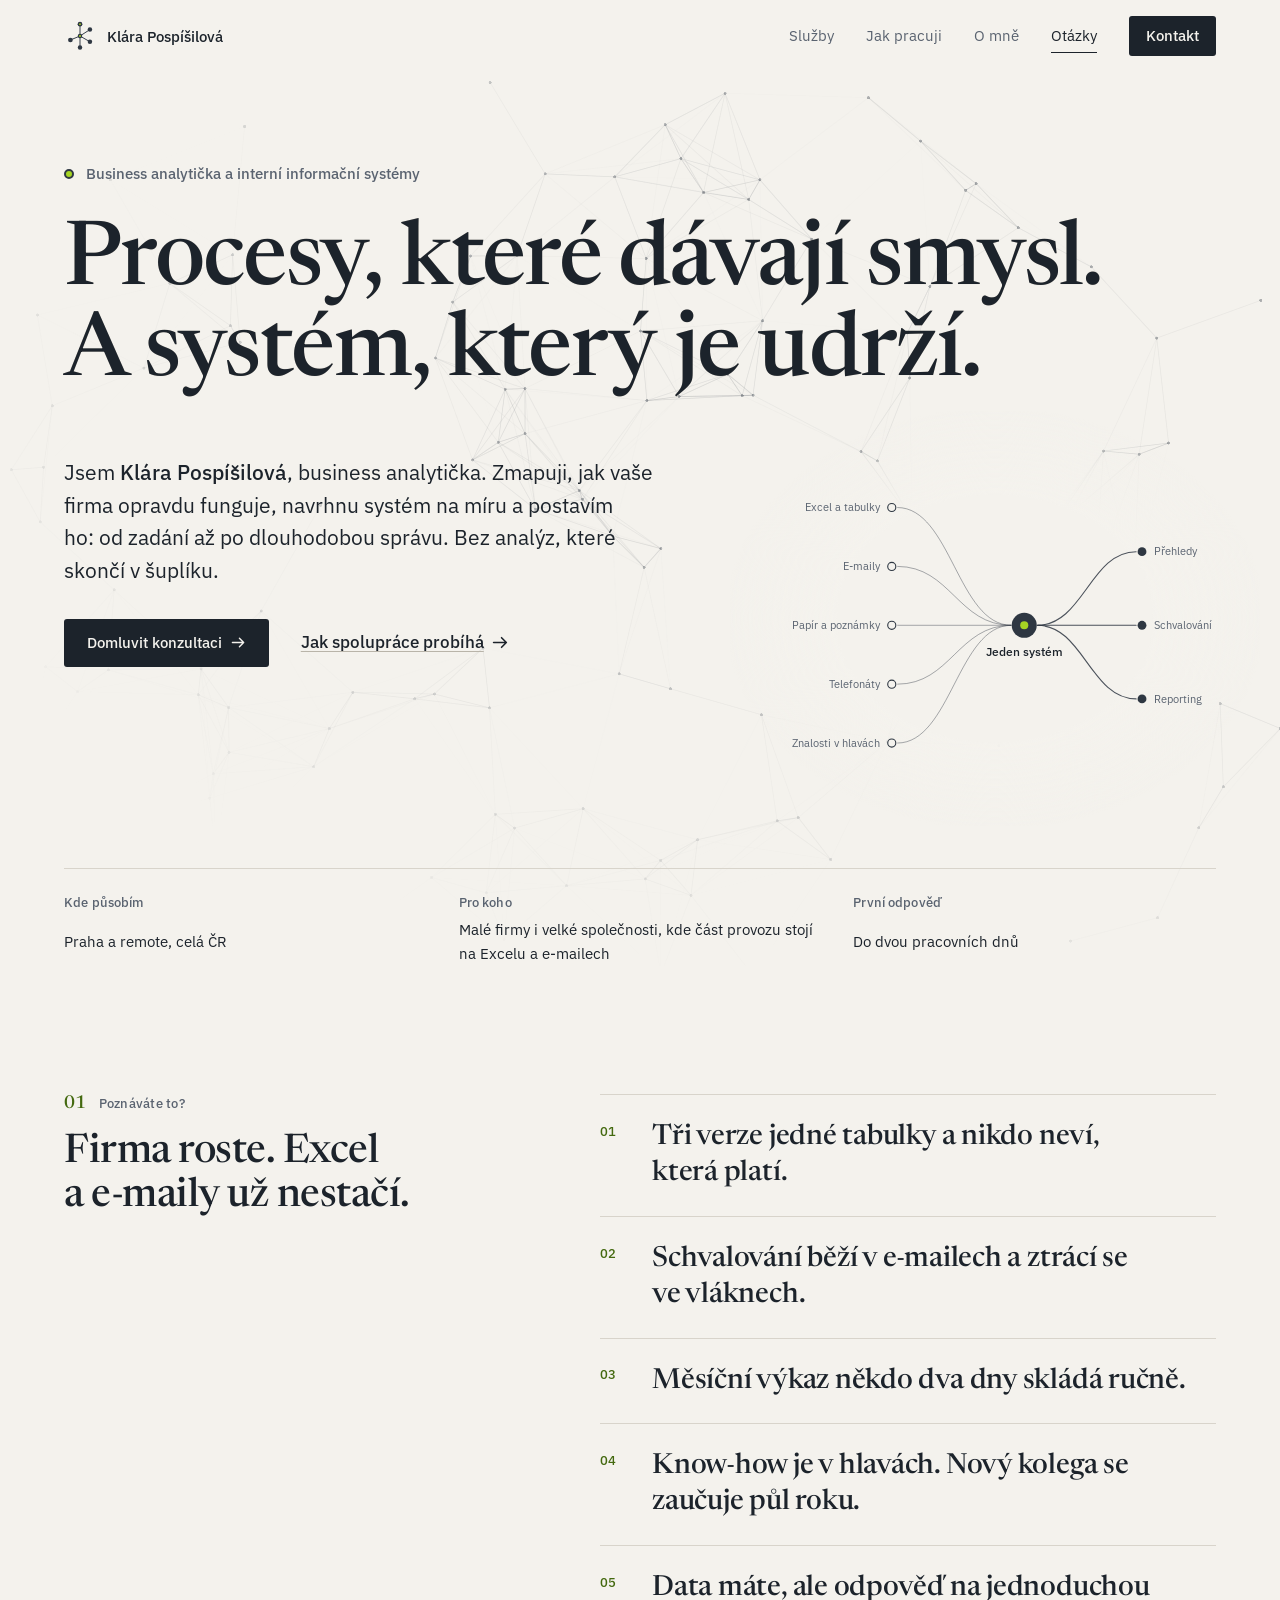
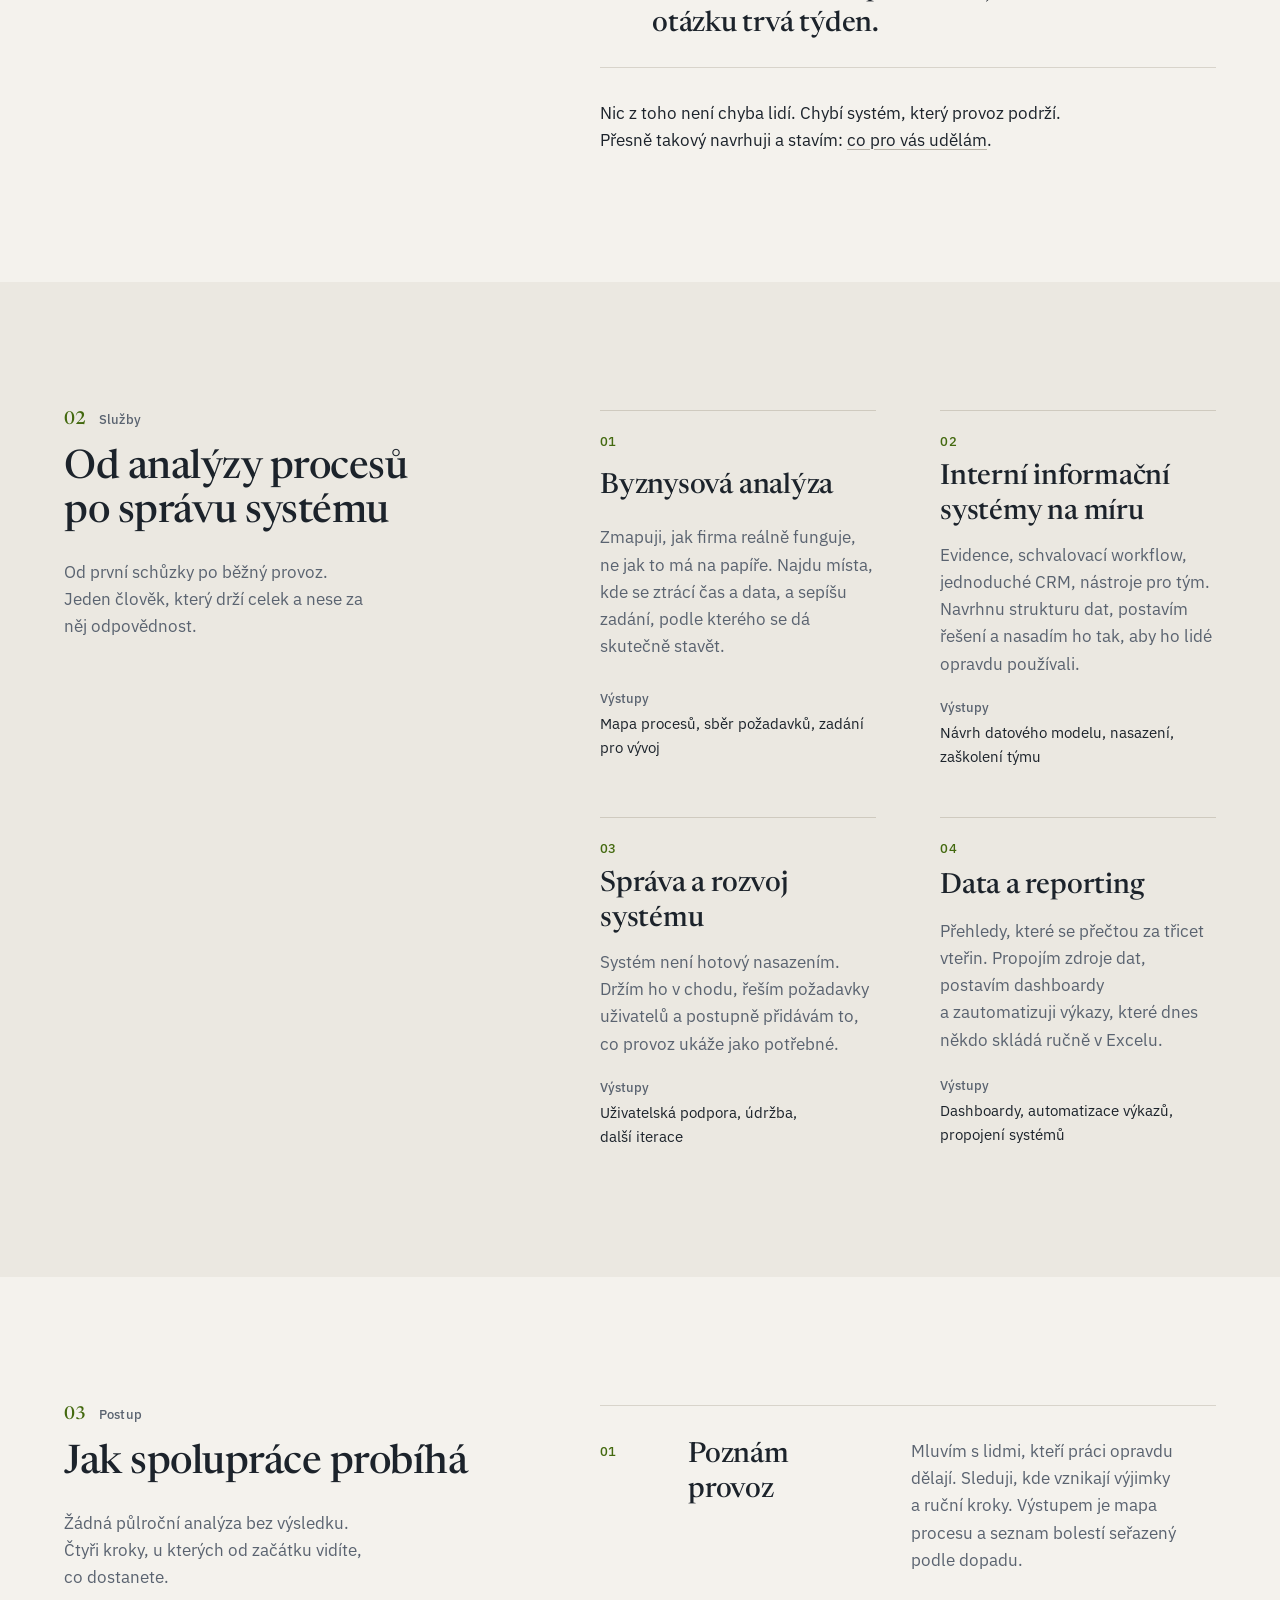
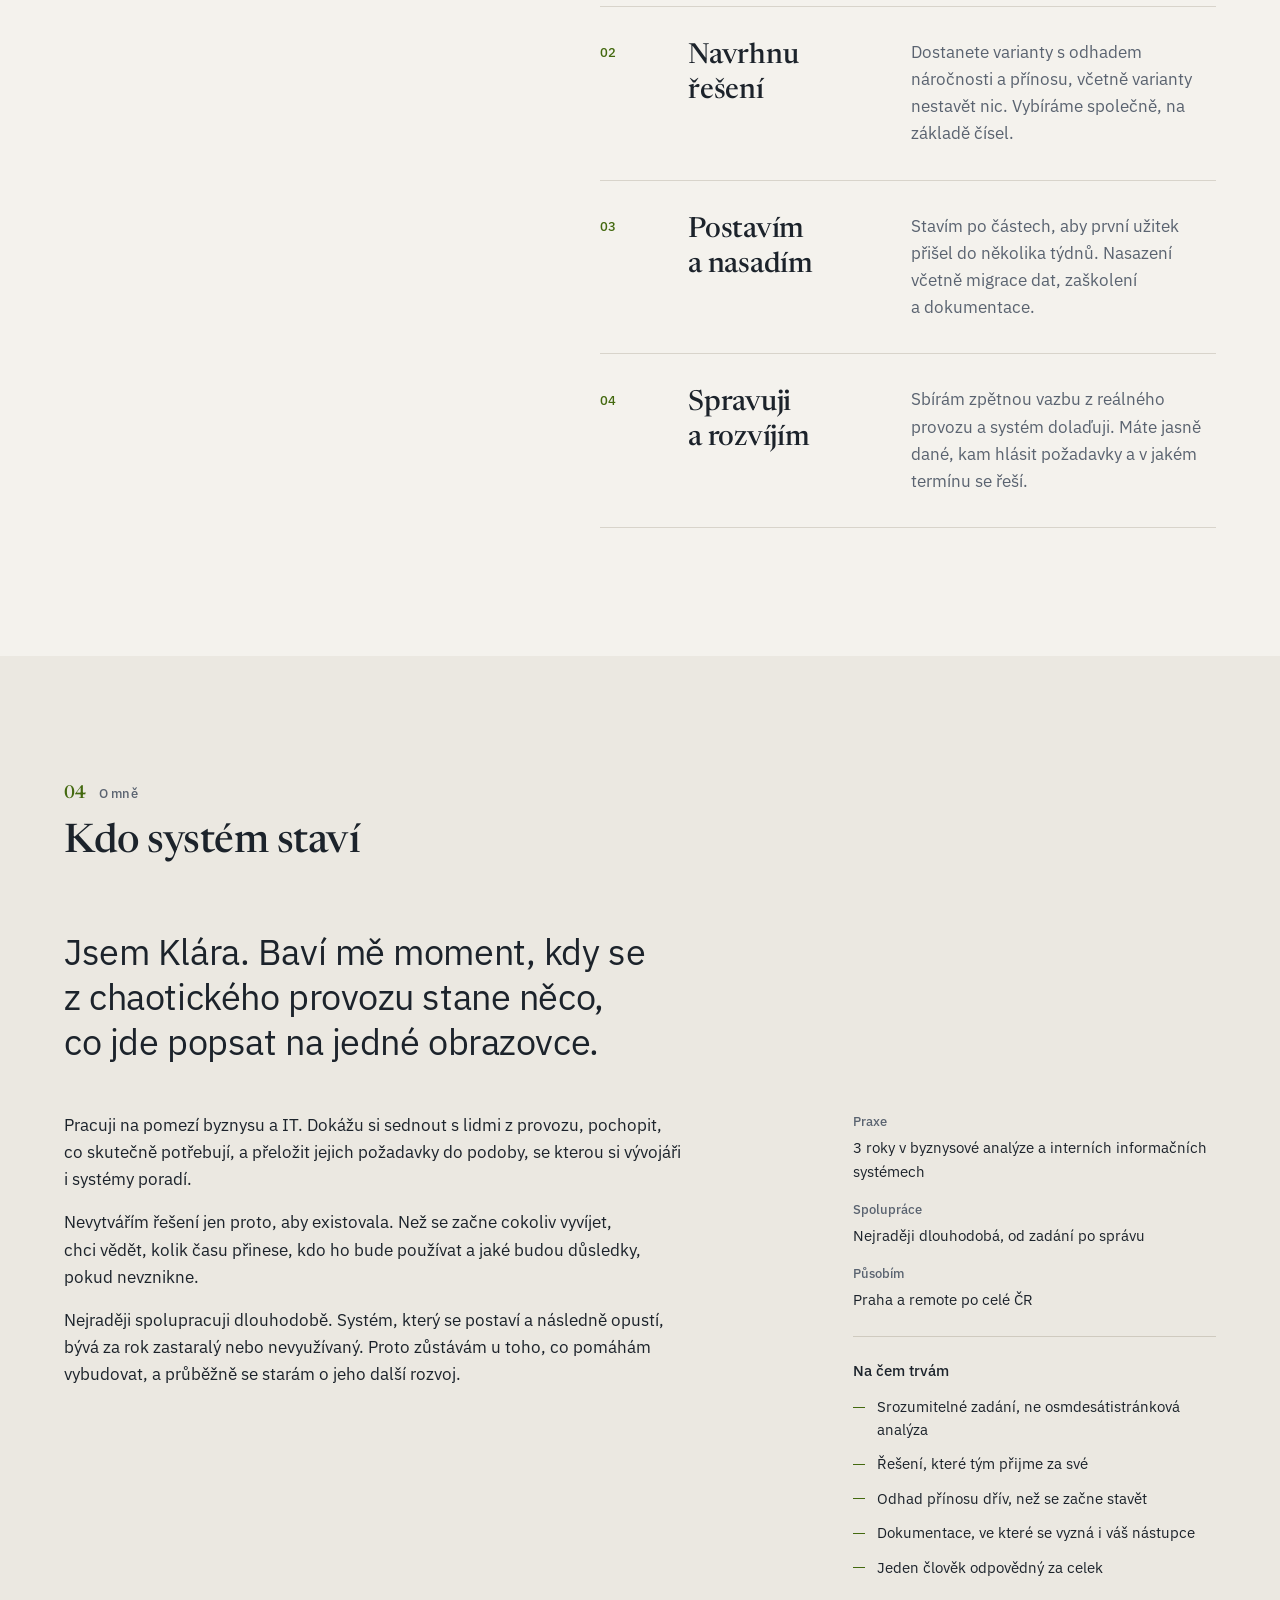
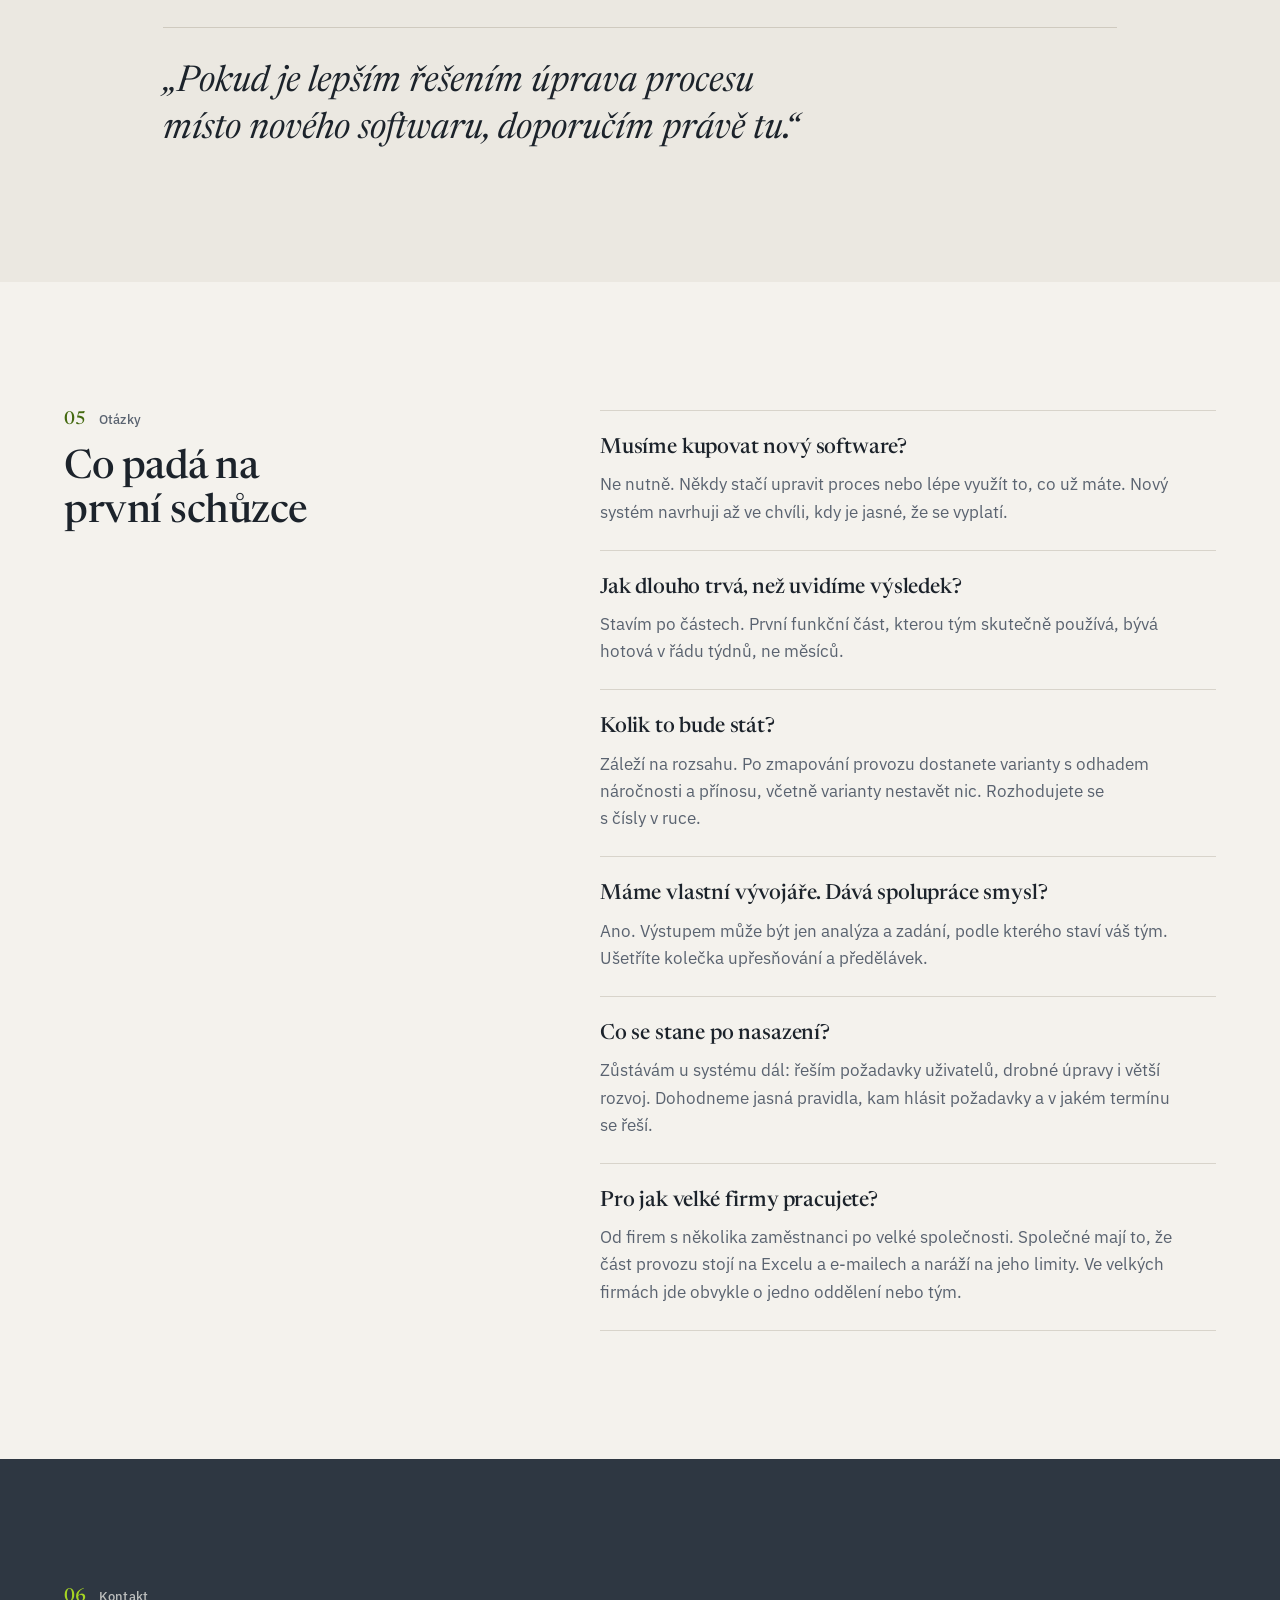
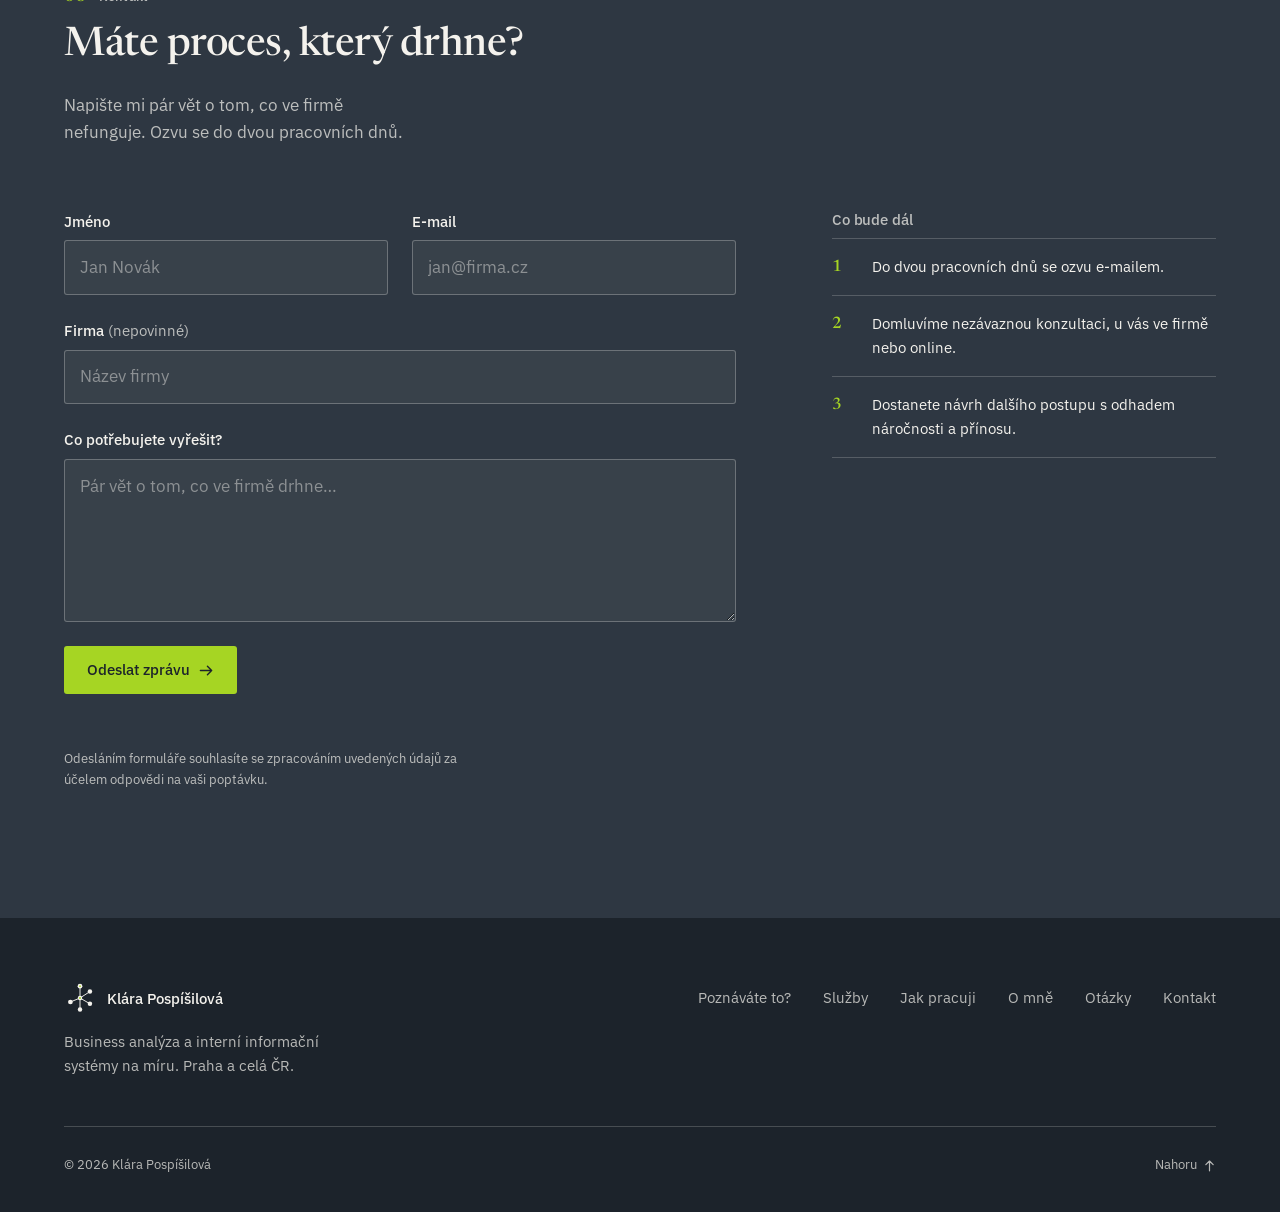
==== commit 7543c7b9: "Hero: driftující síť uzlů na pozadí, efekty přesunuty do hero-effects.js - Particle Drift přepsán z " ====
--- a/index.html
+++ b/index.html
@@ -38,6 +38,7 @@
 <link rel="stylesheet" href="/styles.css">
 <script>document.documentElement.classList.add('js')</script>
 <script src="/main.js" defer></script>
+<script src="/hero-effects.js" defer></script>
 
 <script type="application/ld+json">
 {
@@ -135,6 +136,7 @@
 <main id="main">
 
 <section class="hero" aria-labelledby="hero-title">
+  <canvas class="hero-drift" aria-hidden="true"></canvas>
   <div class="wrap">
     <p class="hero-eyebrow">Business analytička a&nbsp;interní informační systémy</p>
     <h1 class="hero-title" id="hero-title">
@@ -188,7 +190,7 @@
 
     <dl class="hero-facts">
       <div><dt>Kde působím</dt><dd>Praha a&nbsp;remote, celá ČR</dd></div>
-      <div><dt>Pro koho</dt><dd>Firmy od 5&nbsp;zaměstnanců, které řeší provoz v&nbsp;Excelu a&nbsp;e-mailech</dd></div>
+      <div><dt>Pro koho</dt><dd>Malé firmy i&nbsp;velké společnosti, kde část provozu stojí na Excelu a&nbsp;e-mailech</dd></div>
       <div><dt>První odpověď</dt><dd>Do dvou pracovních dnů</dd></div>
     </dl>
   </div>
@@ -341,7 +343,7 @@
       </li>
       <li class="qa">
         <h3>Pro jak velké firmy pracujete?</h3>
-        <p>Nejčastěji pro firmy od 5&nbsp;zaměstnanců, které řeší provoz v&nbsp;Excelu a&nbsp;e-mailech a&nbsp;narážejí na jeho limity.</p>
+        <p>Od firem s&nbsp;několika zaměstnanci po velké společnosti. Společné mají to, že část provozu stojí na Excelu a&nbsp;e-mailech a&nbsp;naráží na jeho limity. Ve velkých firmách jde obvykle o&nbsp;jedno oddělení nebo tým.</p>
       </li>
     </ul>
   </div>
--- a/styles.css
+++ b/styles.css
@@ -127,7 +127,9 @@
 }
 
 /* 6 Hero */
-.hero{padding-block:clamp(2.5rem,7vw,6rem) 0}
+.hero{position:relative;overflow:hidden;padding-block:clamp(2.5rem,7vw,6rem) 0}
+.hero>.wrap{position:relative;z-index:1}
+.hero-drift{position:absolute;inset:0;z-index:0;display:block;width:100%;height:100%;pointer-events:none;-webkit-mask-image:radial-gradient(120% 100% at 82% 30%,#000 30%,transparent 78%);mask-image:radial-gradient(120% 100% at 82% 30%,#000 30%,transparent 78%)}
 .hero-eyebrow{display:flex;align-items:center;gap:.75rem;margin:0 0 var(--s-6);font-size:var(--fs-1);font-weight:500;color:var(--text-2)}
 .hero-eyebrow::before{content:"";width:.625rem;height:.625rem;border:2px solid var(--slate);border-radius:50%;background:var(--lime)}
 .hero-title{--mesh-bleed:.4em;position:relative;margin:0;font-size:clamp(2.75rem,7vw,6rem);line-height:1.02;letter-spacing:-.018em;color:var(--ink)}
@@ -144,7 +146,9 @@
 @media (min-width:900px){.hero-body{grid-template-columns:minmax(0,7fr) minmax(0,5fr);align-items:start;column-gap:clamp(2rem,8%,6rem)}}
 .hero-lede{max-width:32em;font-size:var(--fs-3);line-height:1.55}
 .hero-cta{display:flex;flex-wrap:wrap;align-items:center;gap:var(--s-4) var(--s-6);margin-top:var(--s-6)}
-.hero-figure{margin:0;width:min(100%,36rem);justify-self:end}
+.hero-figure{position:relative;margin:0;width:min(100%,36rem);justify-self:end}
+/* Měkká papírová plocha za schématem, aby ho částice na pozadí nerušily */
+.hero-figure::before{content:"";position:absolute;inset:-14% -10%;z-index:-1;background:radial-gradient(ellipse at center,var(--paper) 42%,rgba(244,242,237,0) 72%)}
 @media (max-width:639.98px){.hero-figure{display:none}}
 .hero-facts{display:grid;gap:var(--s-4) var(--s-6);margin:clamp(3rem,7vw,5.5rem) 0 0;padding-top:var(--s-5);border-top:1px solid var(--line)}
 .hero-facts div{display:grid;gap:.25rem}
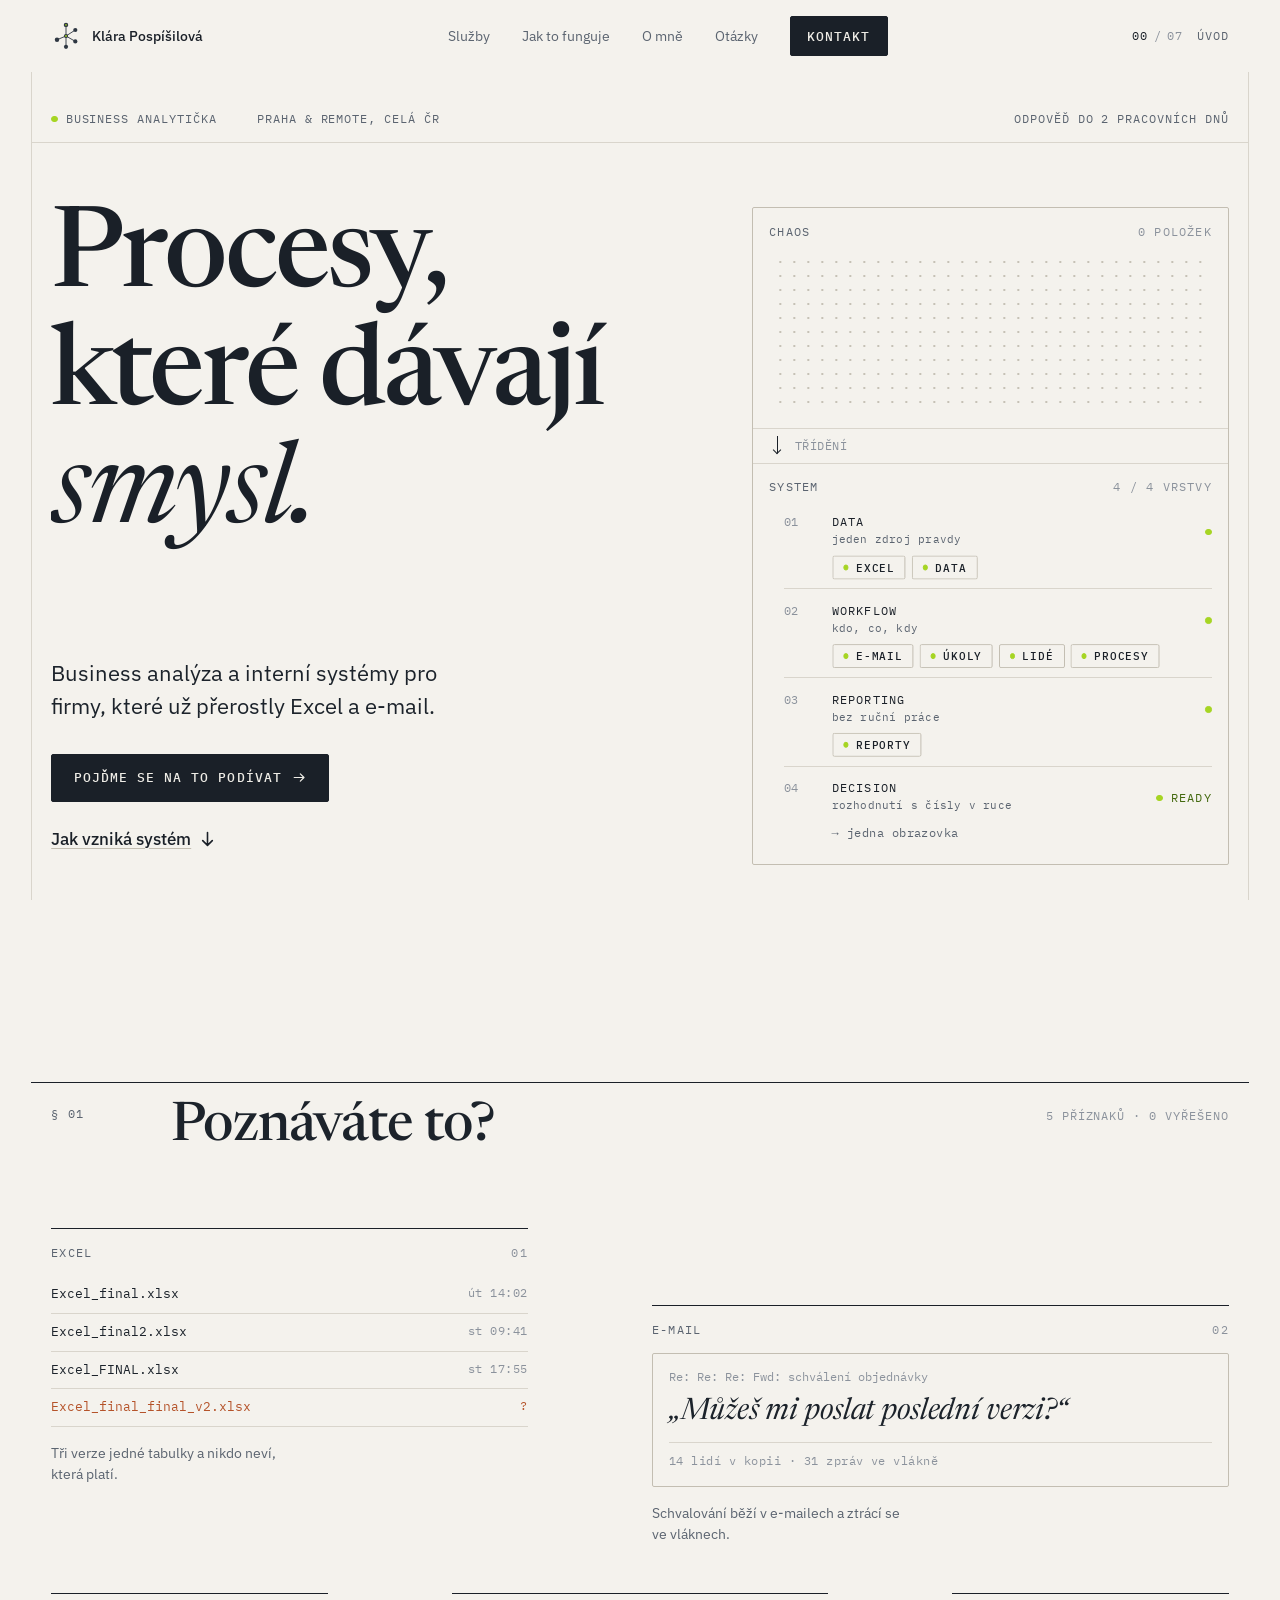
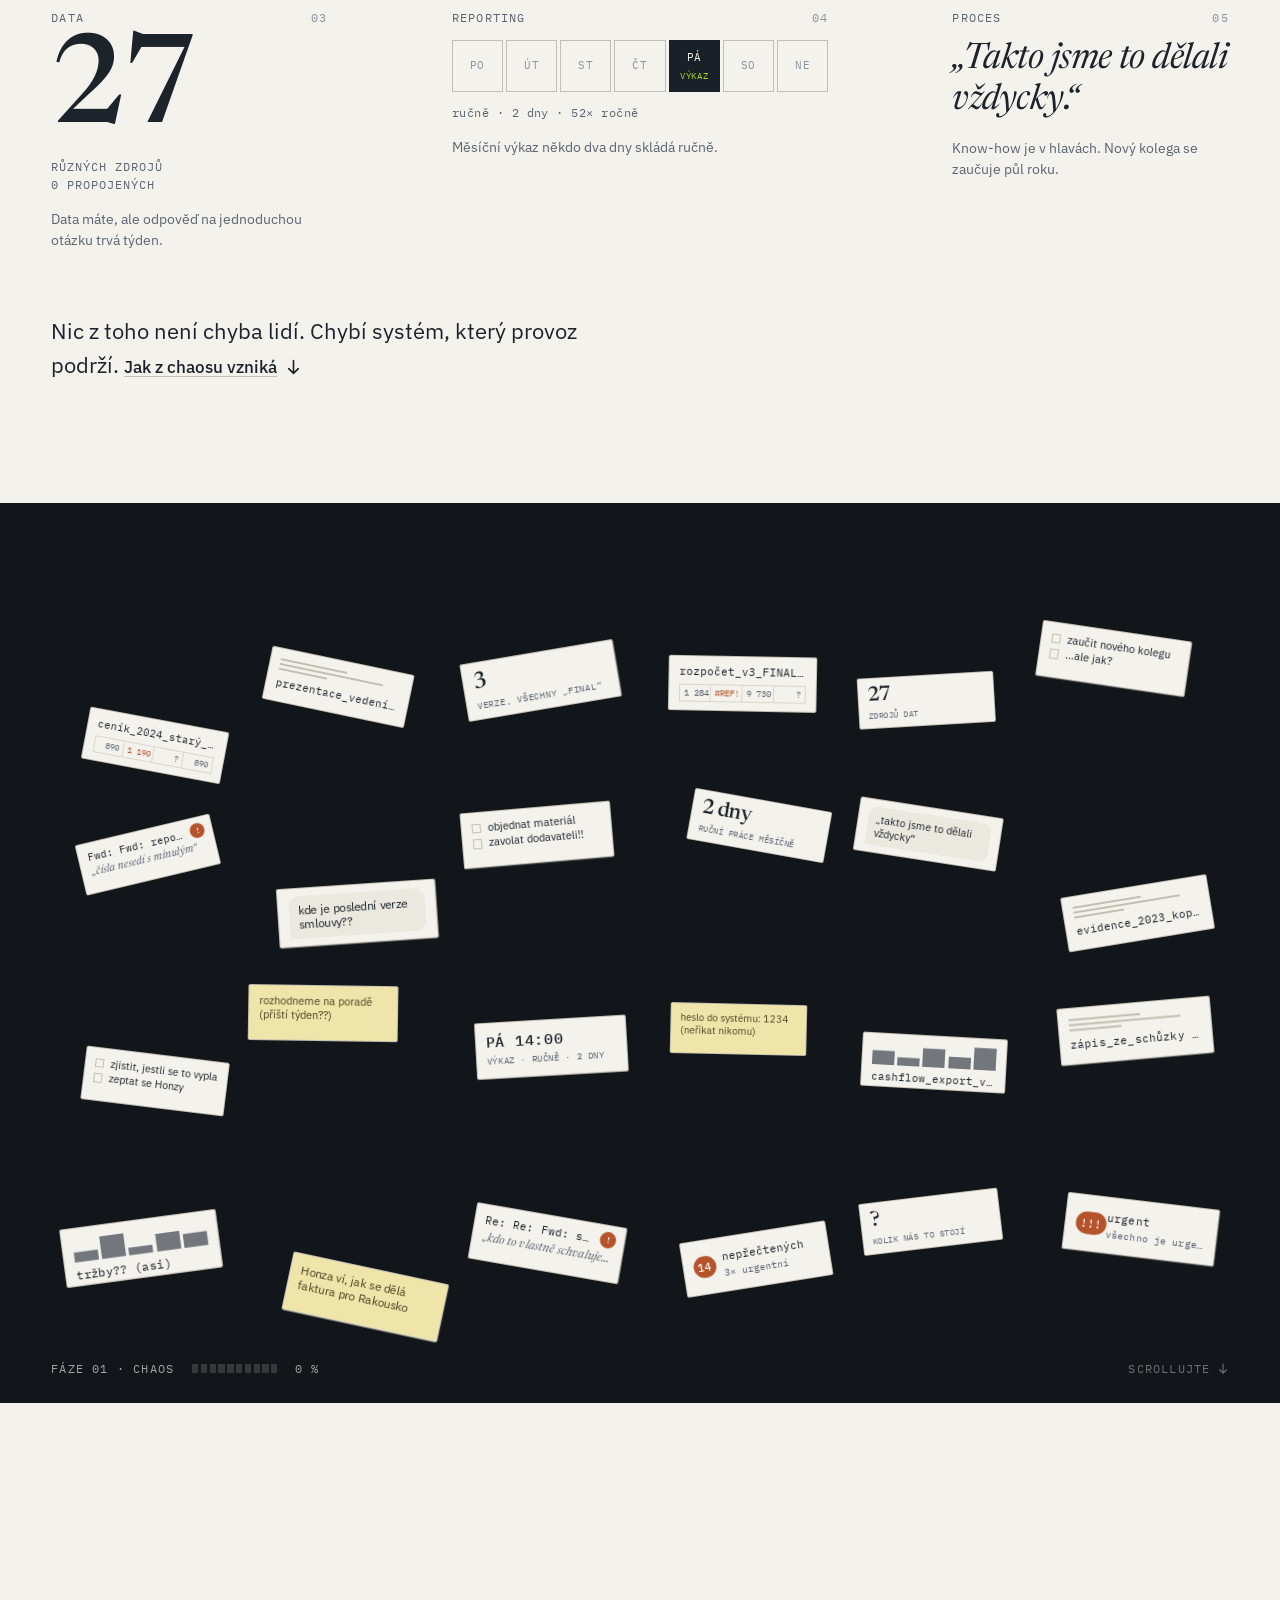
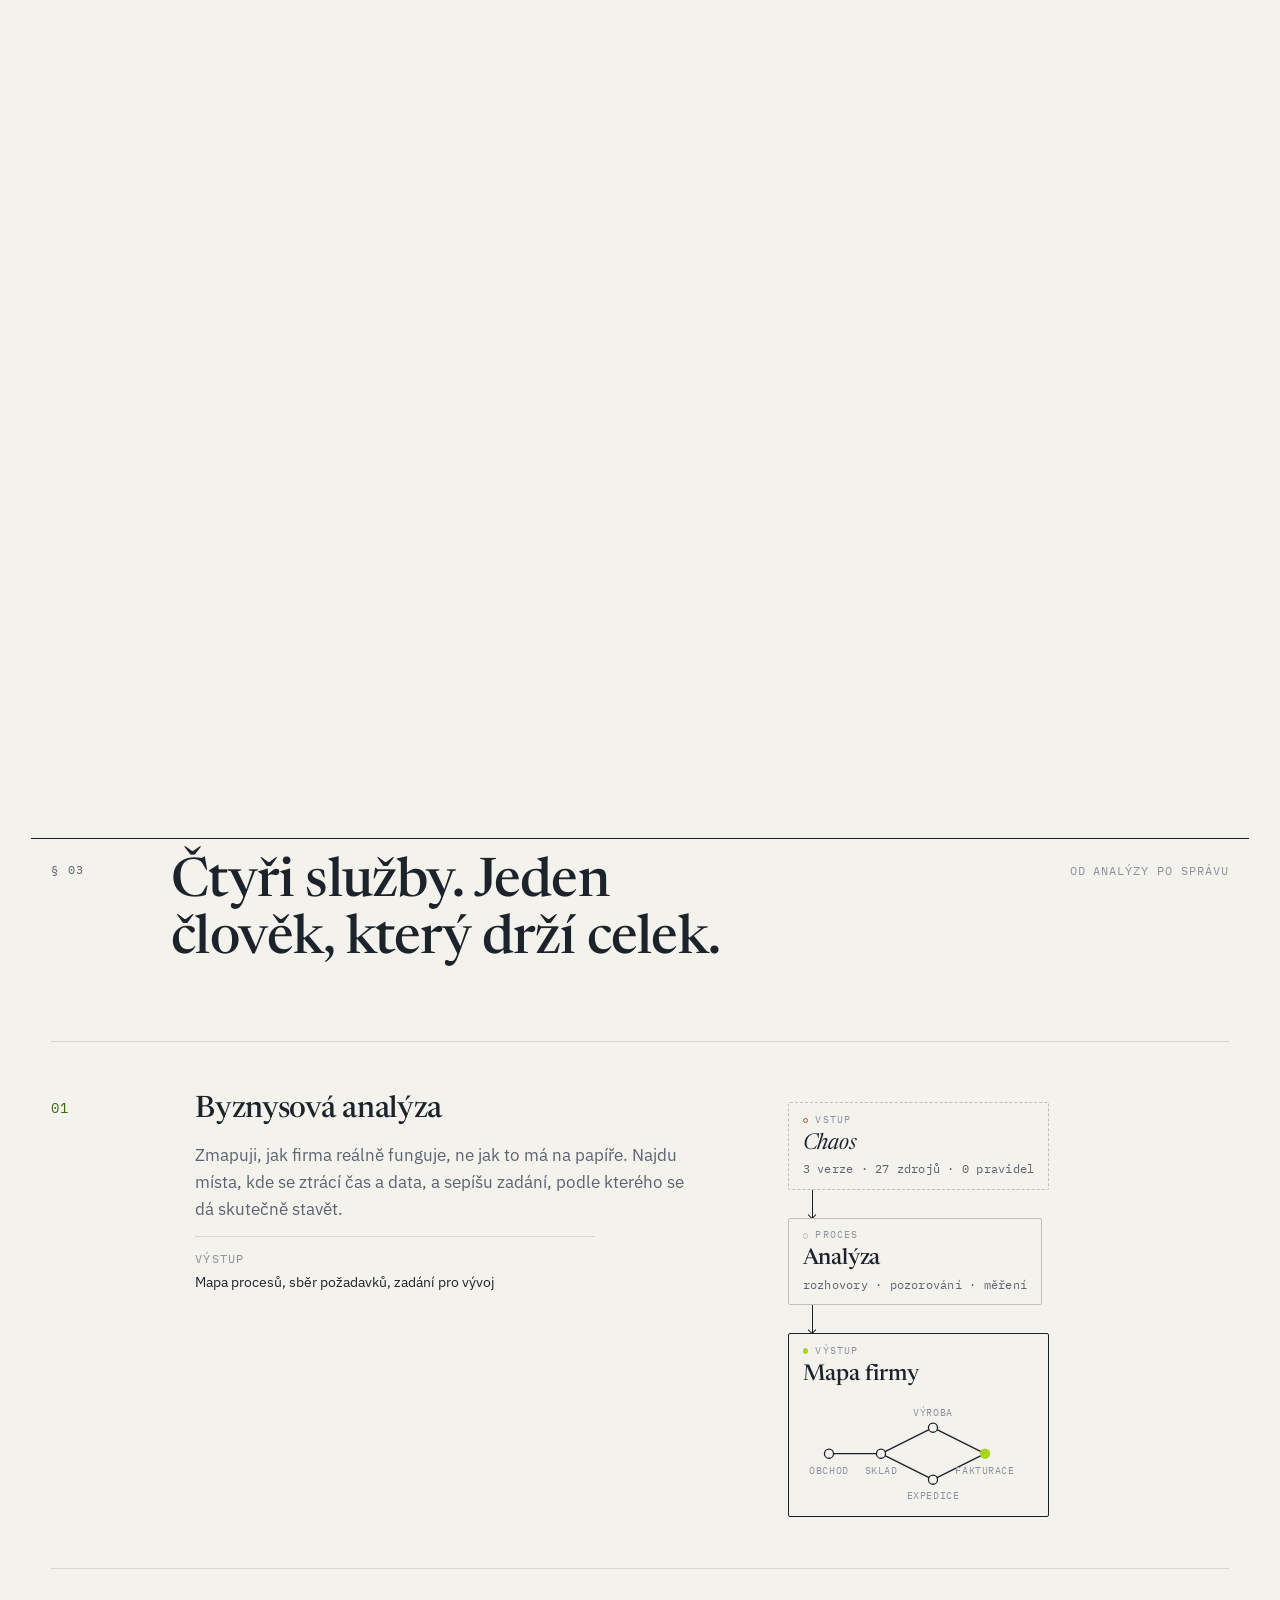
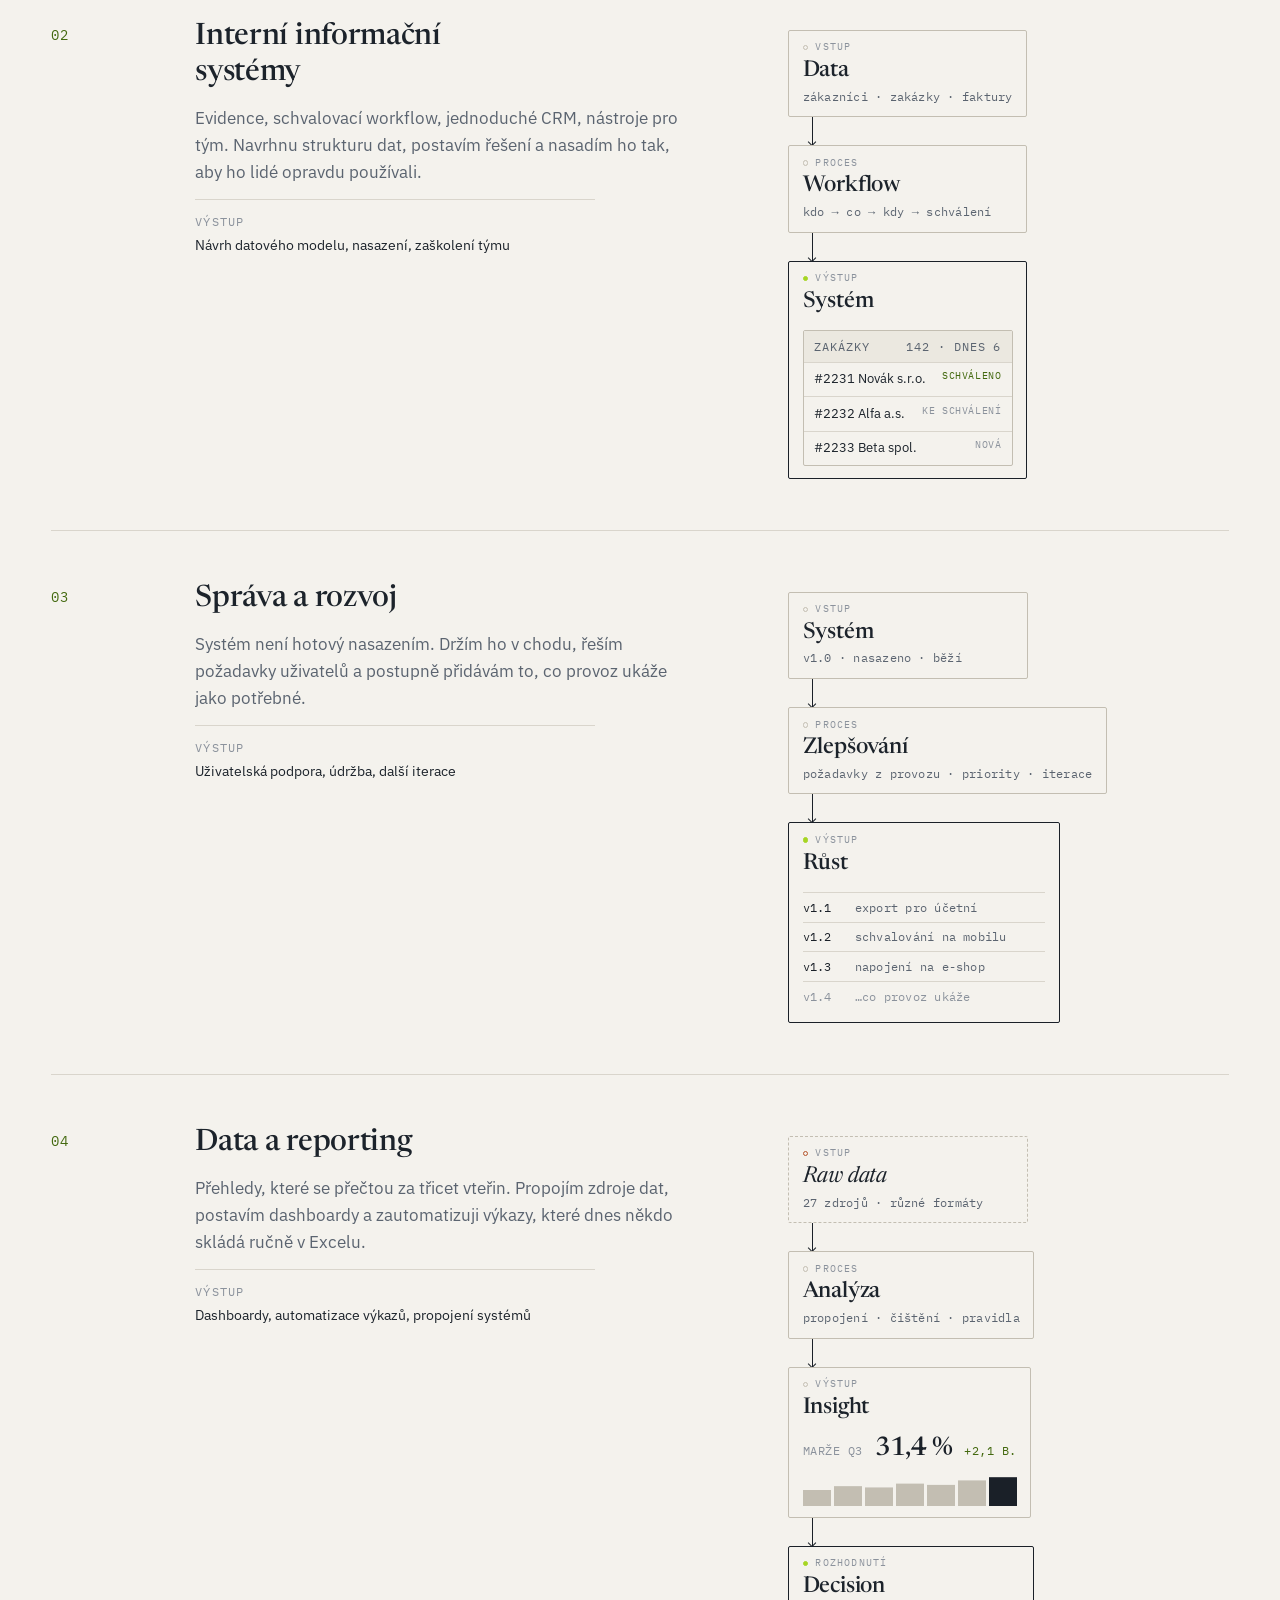
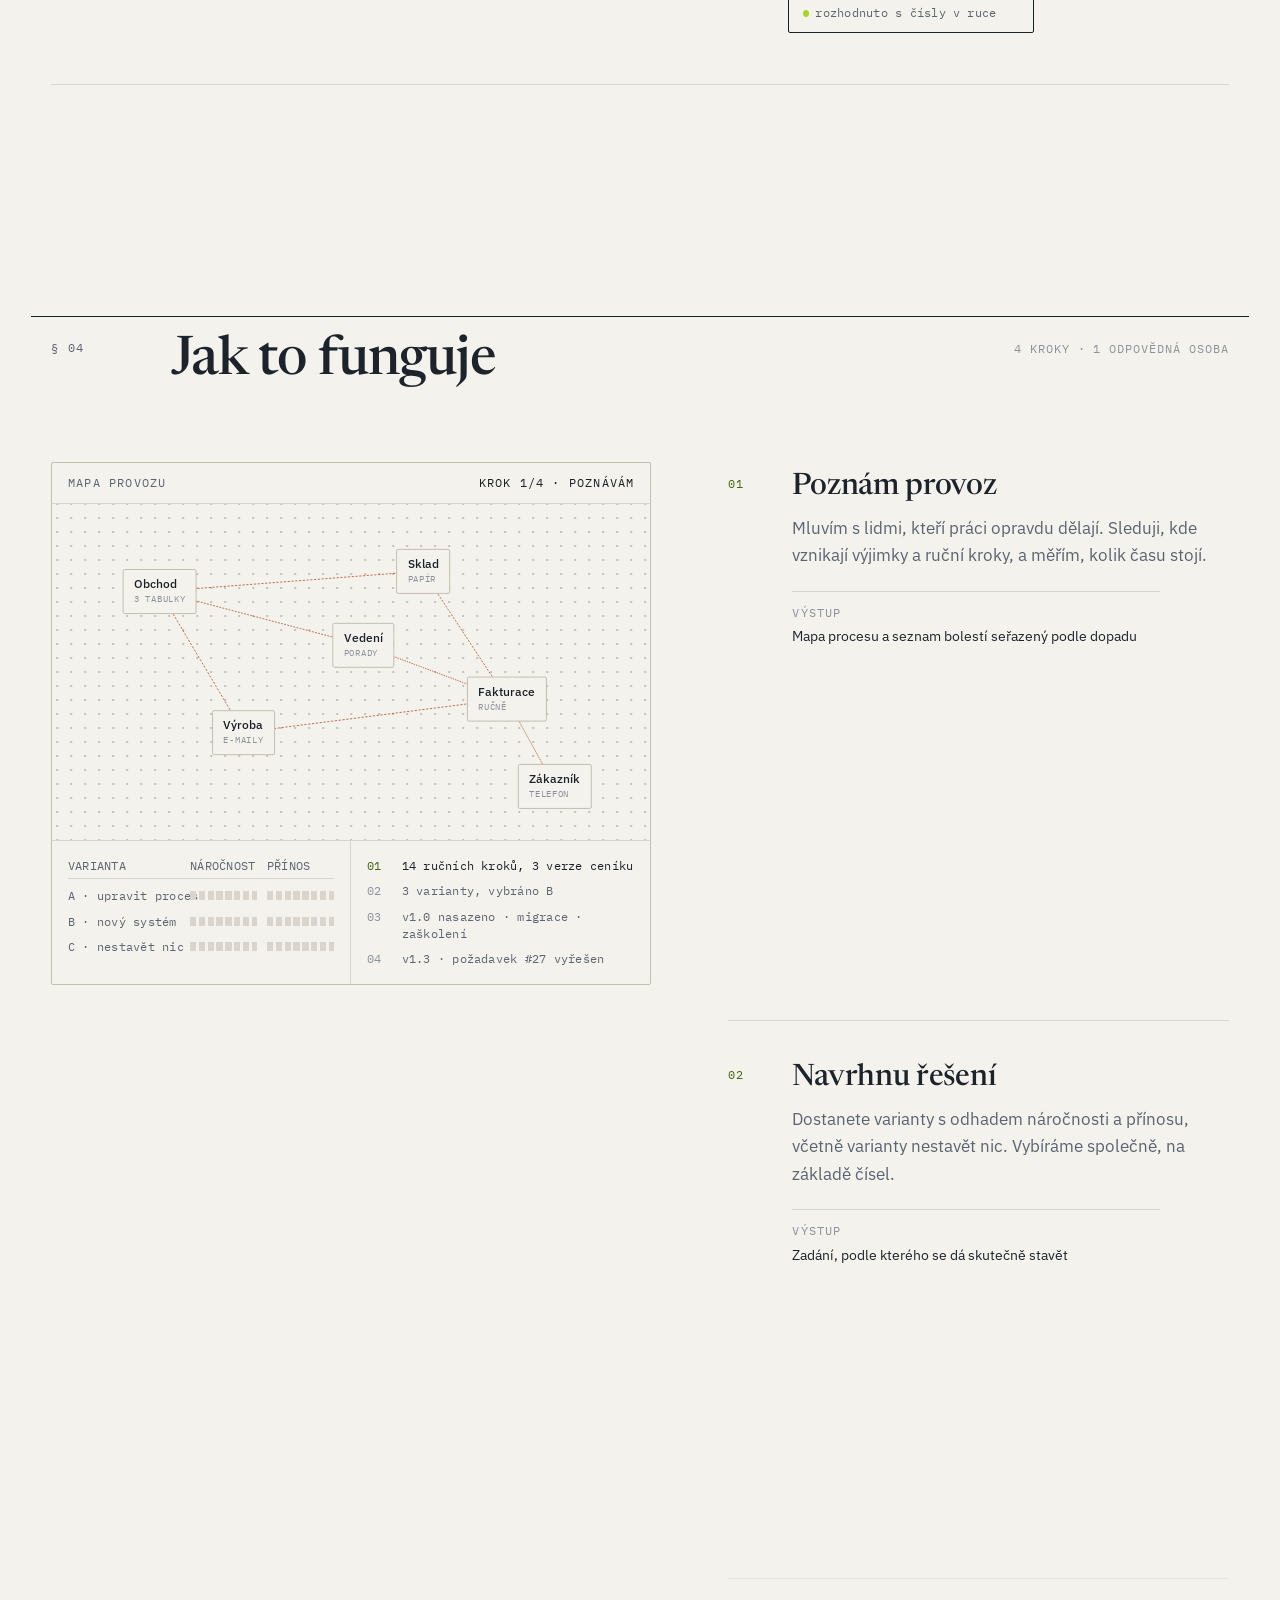
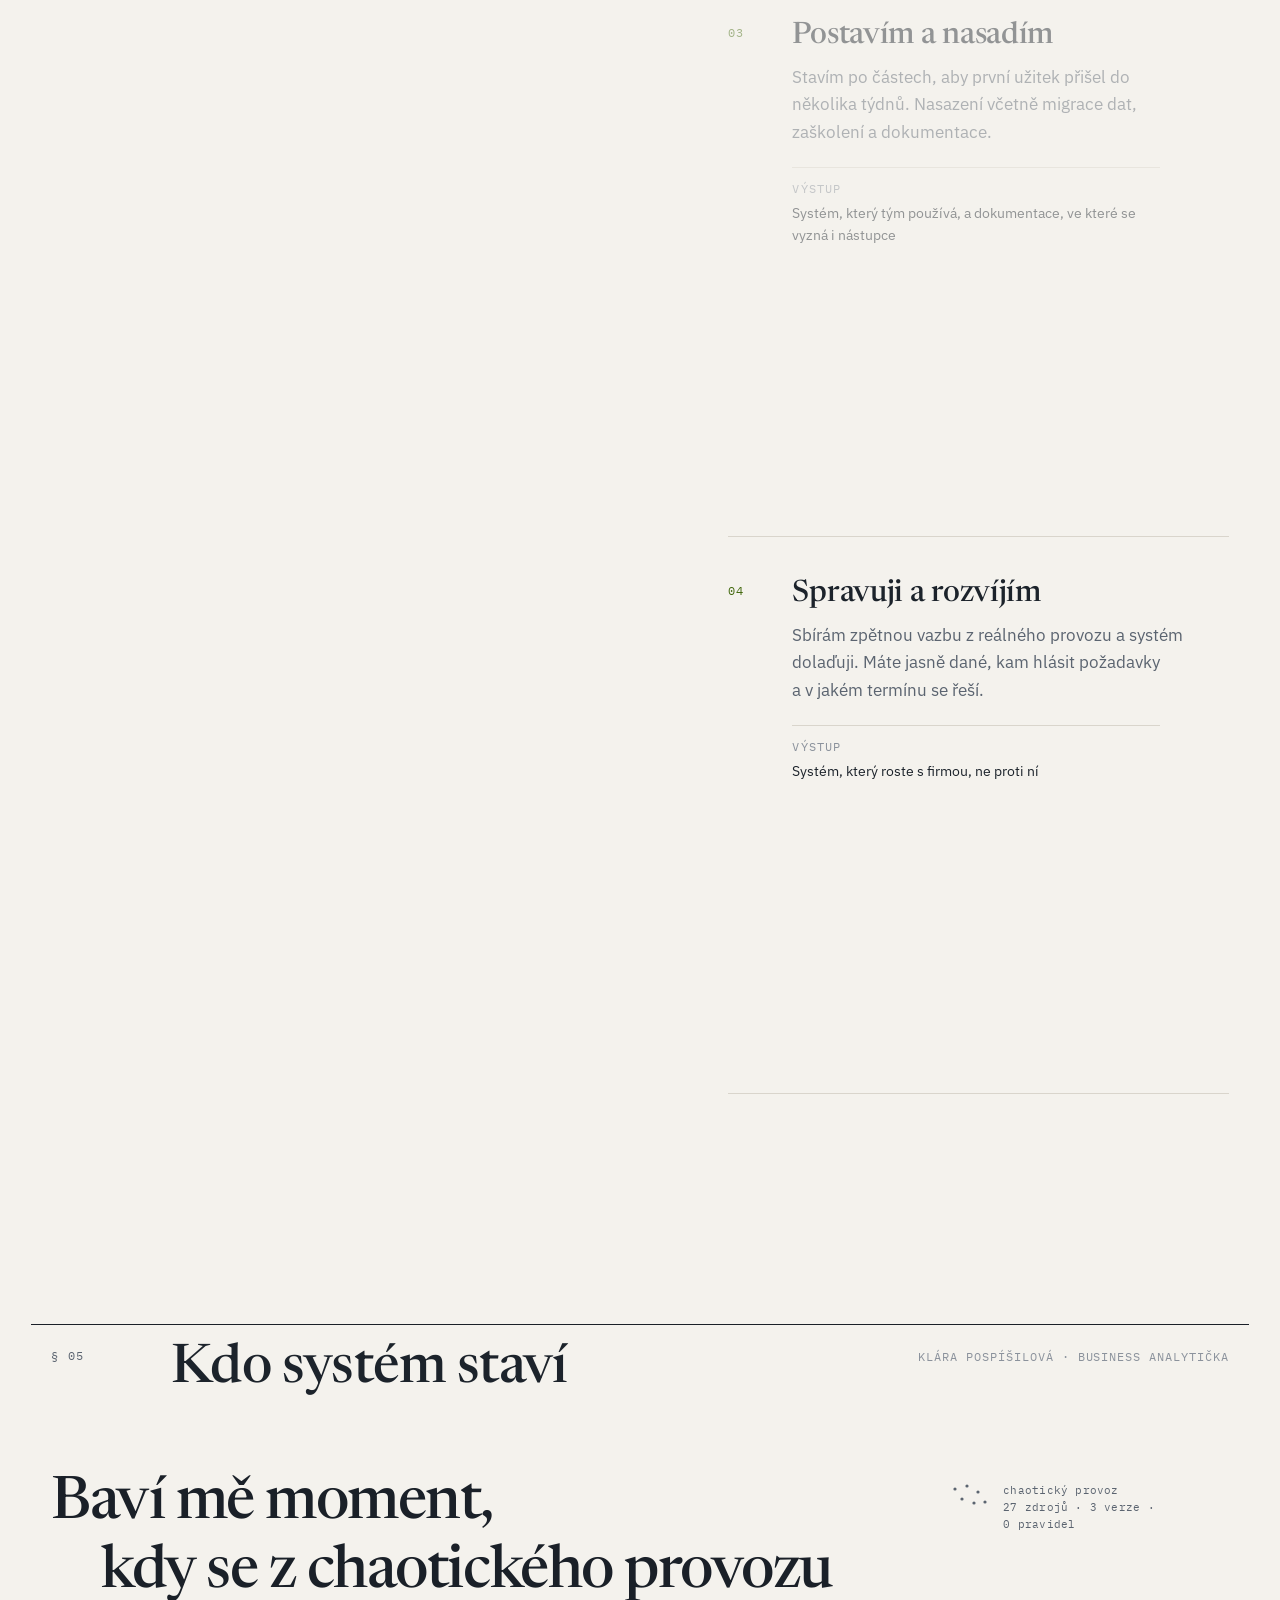
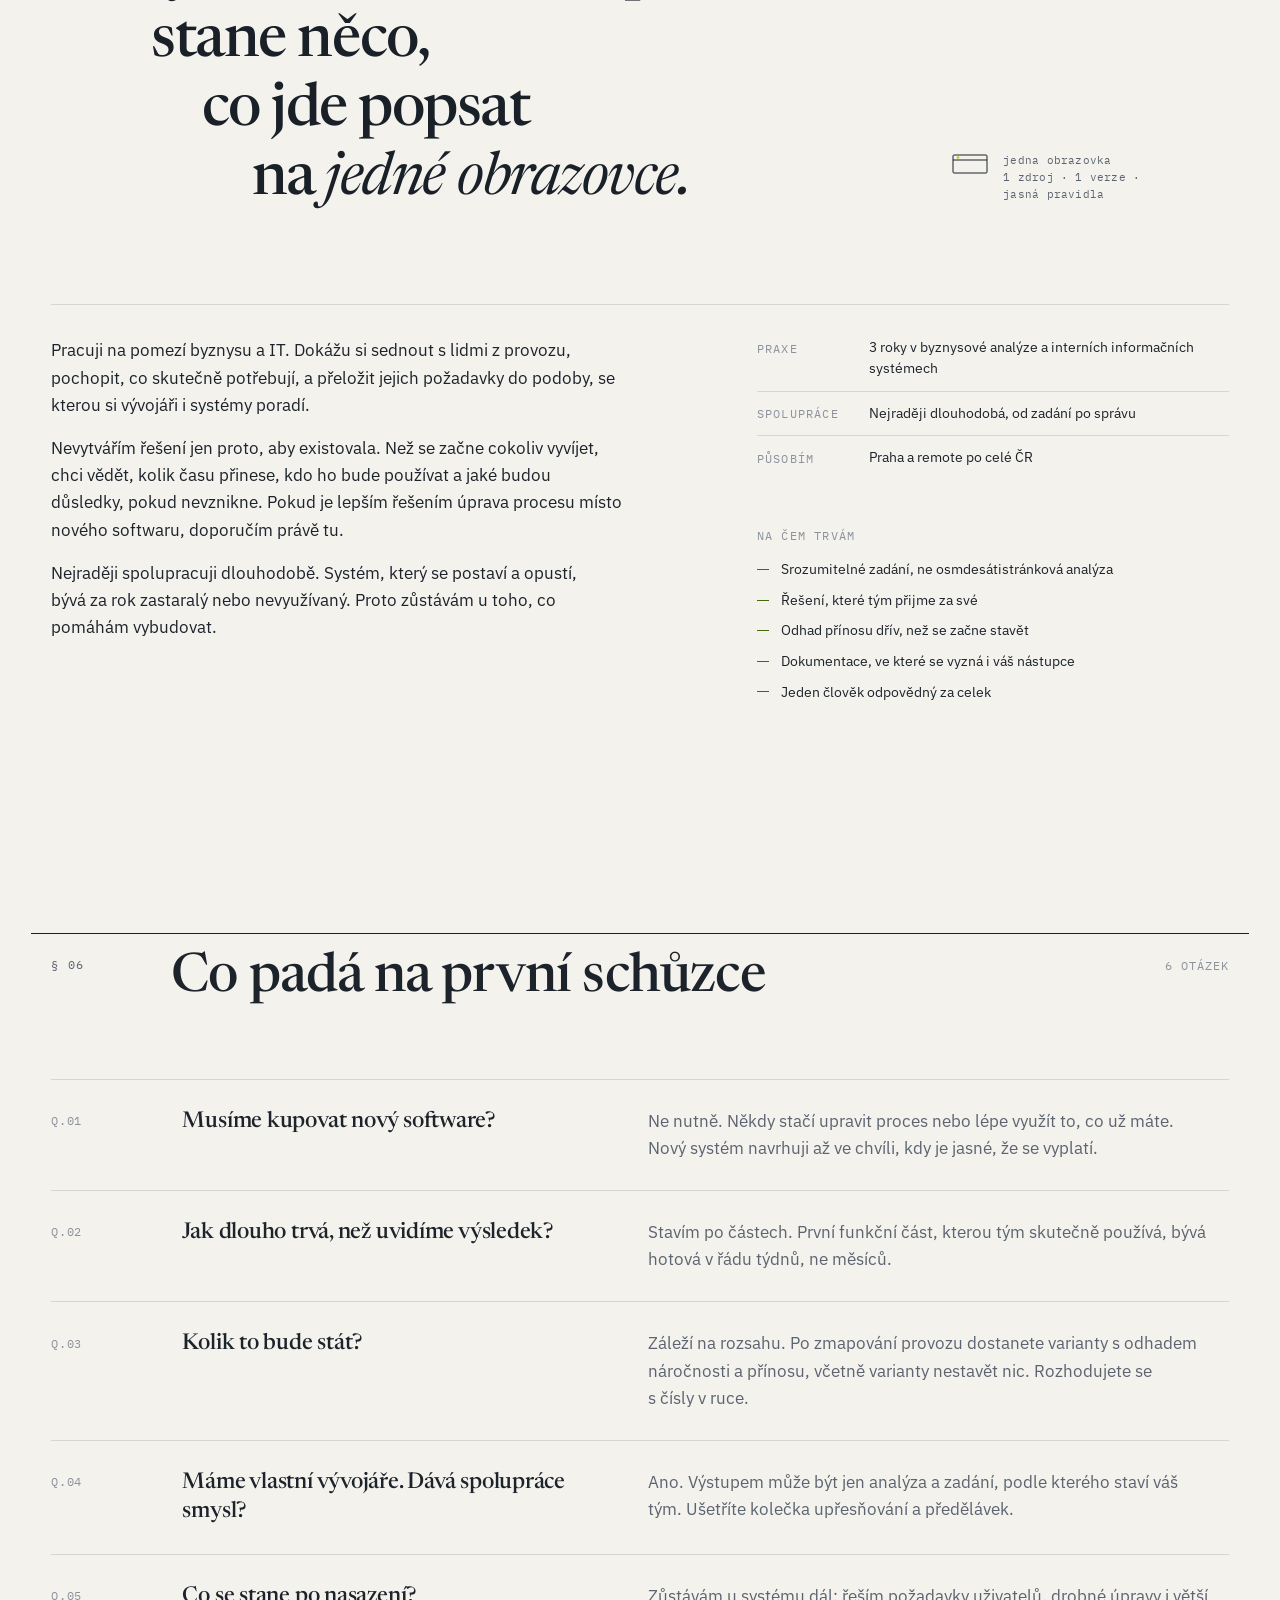
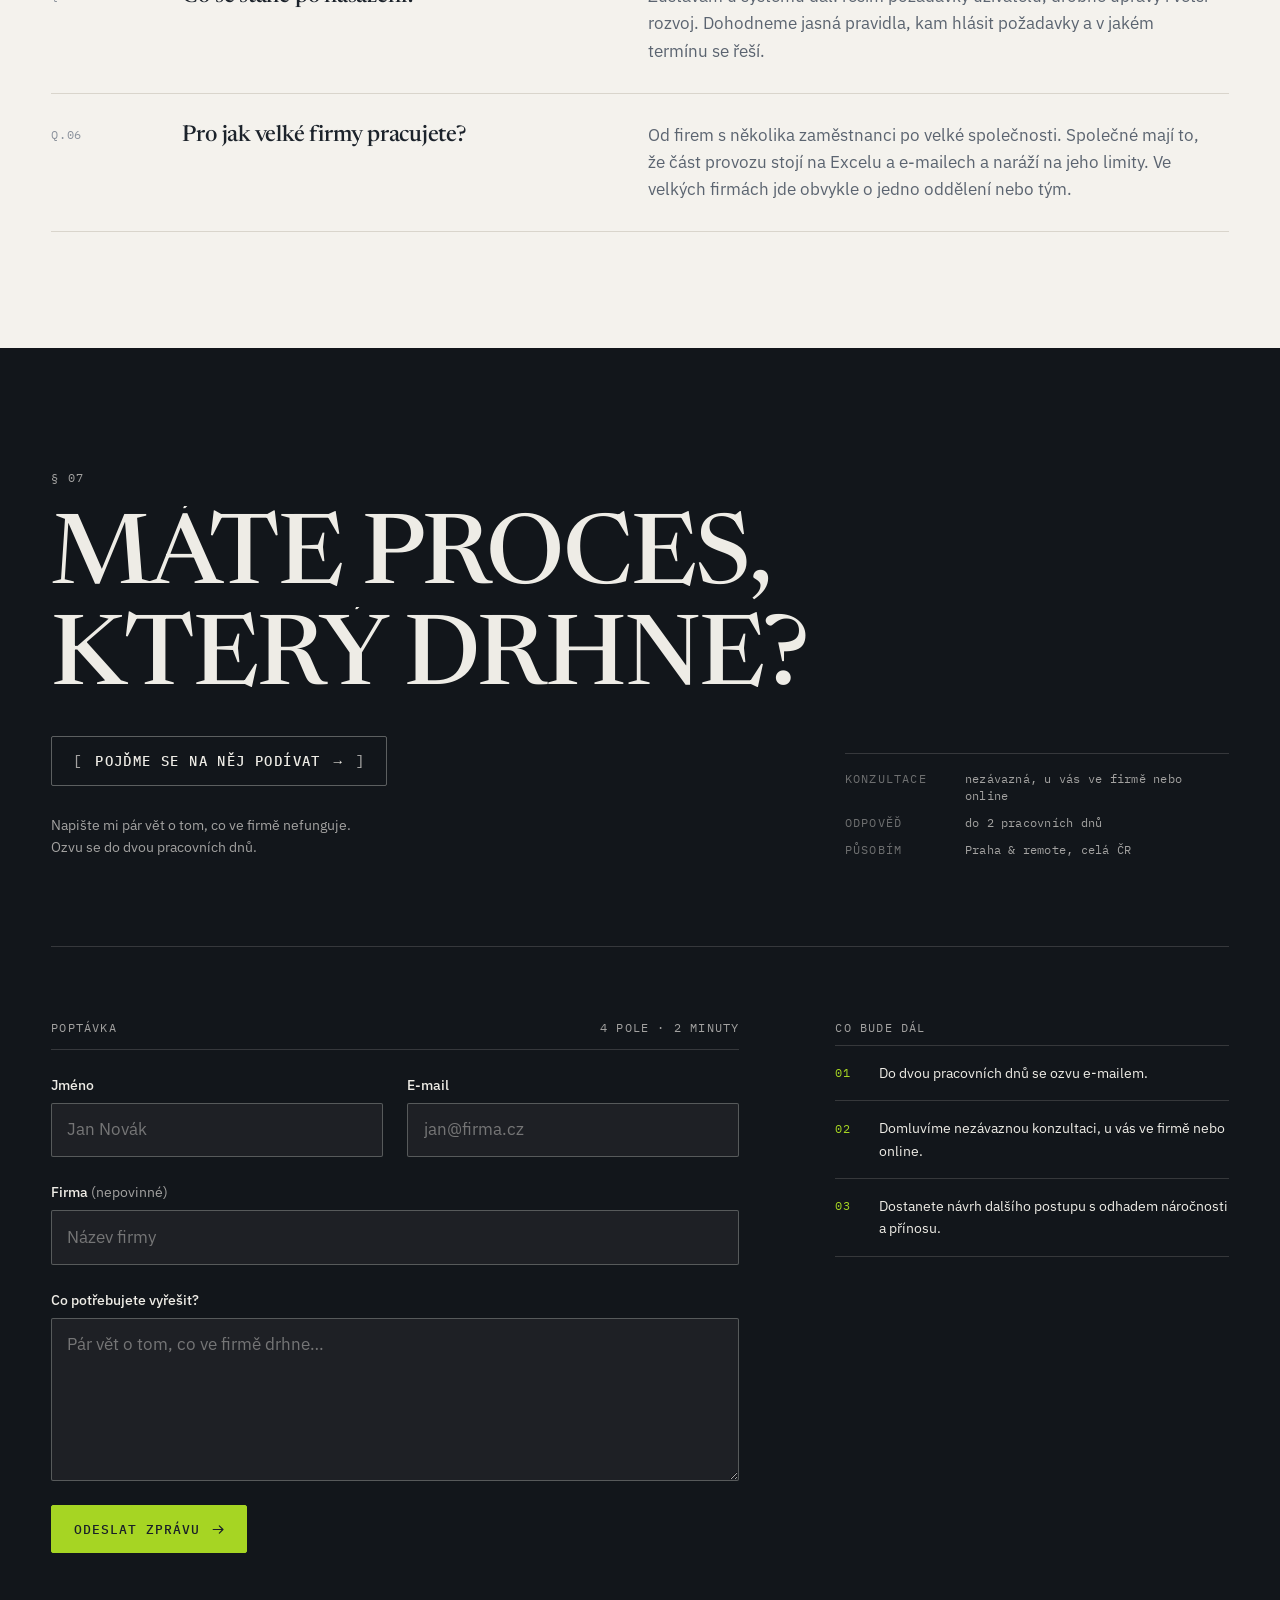
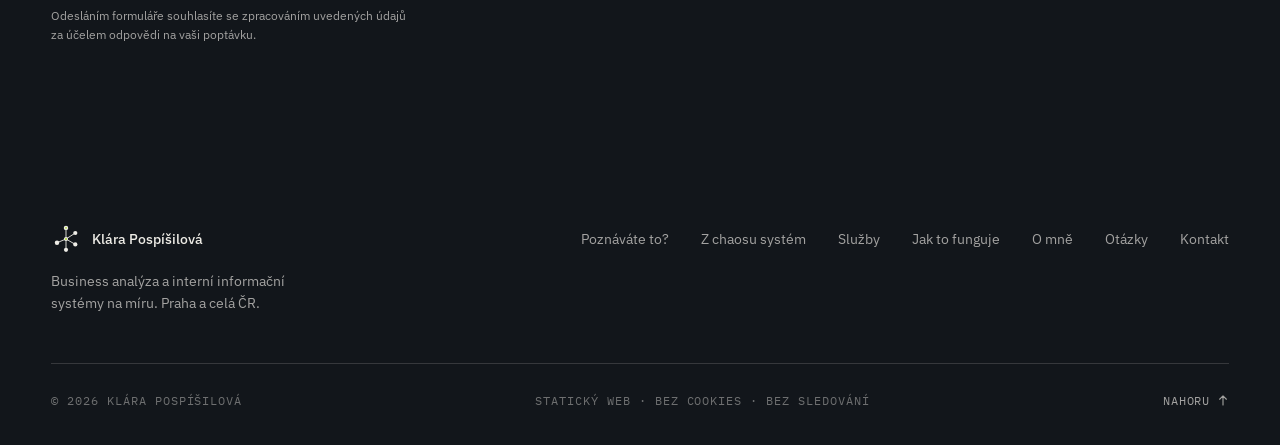
==== commit d92f5bea: "Redesign: vizuální systém „z chaosu systém“ bez fotografií, scény řízené scrollem Nová art direction" ====
--- a/index.html
+++ b/index.html
@@ -4,7 +4,7 @@
 <meta charset="utf-8">
 <meta name="viewport" content="width=device-width, initial-scale=1">
 <title>Business analytička Klára Pospíšilová | Interní informační systémy</title>
-<meta name="description" content="Business analytička, Praha a celá ČR. Analýza procesů, interní informační systémy na míru, reporting a automatizace. Pro firmy, kterým nestačí Excel a e-maily.">
+<meta name="description" content="Business analytička, Praha a celá ČR. Analýza procesů, interní informační systémy na míru, reporting a automatizace. Pro firmy, které už přerostly Excel a e-mail.">
 <link rel="canonical" href="https://klarkanis.cz/">
 <meta name="robots" content="index, follow, max-image-preview:large, max-snippet:-1">
 <meta name="author" content="Klára Pospíšilová">
@@ -14,15 +14,15 @@
 <meta property="og:type" content="website">
 <meta property="og:site_name" content="Klára Pospíšilová">
 <meta property="og:url" content="https://klarkanis.cz/">
-<meta property="og:title" content="Procesy, které dávají smysl. A systém, který je udrží.">
-<meta property="og:description" content="Business analytička Klára Pospíšilová: analýza procesů, interní informační systémy na míru, reporting a automatizace. Praha a celá ČR.">
+<meta property="og:title" content="Procesy, které dávají smysl.">
+<meta property="og:description" content="Business analýza a interní systémy pro firmy, které už přerostly Excel a e-mail. Klára Pospíšilová, Praha a celá ČR.">
 <meta property="og:image" content="https://klarkanis.cz/img/og.png">
 <meta property="og:image:width" content="1200">
 <meta property="og:image:height" content="630">
-<meta property="og:image:alt" content="Klára Pospíšilová, business analytička. Procesy, které dávají smysl. A systém, který je udrží.">
+<meta property="og:image:alt" content="Klára Pospíšilová, business analytička. Procesy, které dávají smysl.">
 <meta name="twitter:card" content="summary_large_image">
-<meta name="twitter:title" content="Procesy, které dávají smysl. A systém, který je udrží.">
-<meta name="twitter:description" content="Business analytička Klára Pospíšilová: analýza procesů, interní informační systémy na míru, reporting a automatizace. Praha a celá ČR.">
+<meta name="twitter:title" content="Procesy, které dávají smysl.">
+<meta name="twitter:description" content="Business analýza a interní systémy pro firmy, které už přerostly Excel a e-mail. Klára Pospíšilová, Praha a celá ČR.">
 <meta name="twitter:image" content="https://klarkanis.cz/img/og.png">
 
 <link rel="icon" href="/favicon.ico" sizes="32x32">
@@ -35,10 +35,12 @@
 <link rel="preload" href="/fonts/newsreader-500-latin-ext.woff2" as="font" type="font/woff2" crossorigin>
 <link rel="preload" href="/fonts/plexsans-400-700-latin.woff2" as="font" type="font/woff2" crossorigin>
 <link rel="preload" href="/fonts/plexsans-400-700-latin-ext.woff2" as="font" type="font/woff2" crossorigin>
+<link rel="preload" href="/fonts/plexmono-400-latin.woff2" as="font" type="font/woff2" crossorigin>
+<link rel="preload" href="/fonts/plexmono-400-latin-ext.woff2" as="font" type="font/woff2" crossorigin>
 <link rel="stylesheet" href="/styles.css">
 <script>document.documentElement.classList.add('js')</script>
 <script src="/main.js" defer></script>
-<script src="/hero-effects.js" defer></script>
+<script src="/scenes.js" defer></script>
 
 <script type="application/ld+json">
 {
@@ -57,7 +59,7 @@
       "@id": "https://klarkanis.cz/#webpage",
       "url": "https://klarkanis.cz/",
       "name": "Business analytička Klára Pospíšilová | Interní informační systémy",
-      "description": "Business analytička, Praha a celá ČR. Analýza procesů, interní informační systémy na míru, reporting a automatizace. Pro firmy, kterým nestačí Excel a e-maily.",
+      "description": "Business analytička, Praha a celá ČR. Analýza procesů, interní informační systémy na míru, reporting a automatizace. Pro firmy, které už přerostly Excel a e-mail.",
       "inLanguage": "cs",
       "isPartOf": { "@id": "https://klarkanis.cz/#website" },
       "about": { "@id": "https://klarkanis.cz/#person" },
@@ -90,6 +92,21 @@
         { "@type": "Offer", "itemOffered": { "@type": "Service", "name": "Správa a rozvoj systému", "description": "Uživatelská podpora, údržba a další iterace." } },
         { "@type": "Offer", "itemOffered": { "@type": "Service", "name": "Data a reporting", "description": "Dashboardy, automatizace výkazů a propojení systémů." } }
       ]
+    },
+    {
+      "@type": "FAQPage",
+      "@id": "https://klarkanis.cz/#faq",
+      "url": "https://klarkanis.cz/#otazky",
+      "inLanguage": "cs",
+      "isPartOf": { "@id": "https://klarkanis.cz/#webpage" },
+      "mainEntity": [
+        { "@type": "Question", "name": "Musíme kupovat nový software?", "acceptedAnswer": { "@type": "Answer", "text": "Ne nutně. Někdy stačí upravit proces nebo lépe využít to, co už máte. Nový systém navrhuji až ve chvíli, kdy je jasné, že se vyplatí." } },
+        { "@type": "Question", "name": "Jak dlouho trvá, než uvidíme výsledek?", "acceptedAnswer": { "@type": "Answer", "text": "Stavím po částech. První funkční část, kterou tým skutečně používá, bývá hotová v řádu týdnů, ne měsíců." } },
+        { "@type": "Question", "name": "Kolik to bude stát?", "acceptedAnswer": { "@type": "Answer", "text": "Záleží na rozsahu. Po zmapování provozu dostanete varianty s odhadem náročnosti a přínosu, včetně varianty nestavět nic. Rozhodujete se s čísly v ruce." } },
+        { "@type": "Question", "name": "Máme vlastní vývojáře. Dává spolupráce smysl?", "acceptedAnswer": { "@type": "Answer", "text": "Ano. Výstupem může být jen analýza a zadání, podle kterého staví váš tým. Ušetříte kolečka upřesňování a předělávek." } },
+        { "@type": "Question", "name": "Co se stane po nasazení?", "acceptedAnswer": { "@type": "Answer", "text": "Zůstávám u systému dál: řeším požadavky uživatelů, drobné úpravy i větší rozvoj. Dohodneme jasná pravidla, kam hlásit požadavky a v jakém termínu se řeší." } },
+        { "@type": "Question", "name": "Pro jak velké firmy pracujete?", "acceptedAnswer": { "@type": "Answer", "text": "Od firem s několika zaměstnanci po velké společnosti. Společné mají to, že část provozu stojí na Excelu a e-mailech a naráží na jeho limity. Ve velkých firmách jde obvykle o jedno oddělení nebo tým." } }
+      ]
     }
   ]
 }
@@ -106,6 +123,7 @@
 </svg>
 
 <a class="skip-link" href="#main">Přeskočit na obsah</a>
+<div class="frame" aria-hidden="true"></div>
 
 <header class="site-header">
   <div class="wrap nav">
@@ -116,189 +134,525 @@
     <nav class="nav-primary" id="nav-primary" aria-label="Hlavní navigace">
       <ul class="nav-links">
         <li><a class="nav-link" href="#sluzby">Služby</a></li>
-        <li><a class="nav-link" href="#proces">Jak pracuji</a></li>
+        <li><a class="nav-link" href="#postup">Jak to funguje</a></li>
         <li><a class="nav-link" href="#o-mne">O mně</a></li>
         <li><a class="nav-link" href="#otazky">Otázky</a></li>
         <li><a class="btn btn-sm" href="#kontakt">Kontakt</a></li>
       </ul>
       <div class="menu-foot">
-        <a class="btn" href="#kontakt">Domluvit konzultaci <svg class="icon" aria-hidden="true"><use href="#i-arrow"/></svg></a>
+        <a class="btn" href="#kontakt">Pojďme se na to podívat <svg class="icon" aria-hidden="true"><use href="#i-arrow"/></svg></a>
         <p>Praha a&nbsp;remote, celá ČR. Odpověď do dvou pracovních dnů.</p>
       </div>
     </nav>
+    <p class="nav-pos mono" aria-hidden="true"><span class="nav-pos-n">00</span><span class="nav-pos-sep">/</span><span class="nav-pos-total">07</span><span class="nav-pos-t">Úvod</span></p>
     <button class="nav-toggle" type="button" aria-expanded="false" aria-controls="nav-primary">
       <span class="nav-toggle-label">Menu</span>
       <span class="nav-toggle-icon" aria-hidden="true"></span>
     </button>
   </div>
+  <div class="scroll-line" aria-hidden="true"><i></i></div>
 </header>
 
 <main id="main">
 
-<section class="hero" aria-labelledby="hero-title">
-  <canvas class="hero-drift" aria-hidden="true"></canvas>
+<!-- 00 Hero: nadpis a vizualizace třídění chaosu do systému -->
+<section class="hero" id="top" aria-labelledby="hero-title" data-scene="hero" data-title="Úvod">
+  <div class="wrap hero-grid">
+    <p class="hero-meta mono">
+      <span class="hero-meta-item"><i class="dot dot-lime" aria-hidden="true"></i>Business analytička</span>
+      <span class="hero-meta-item">Praha &amp; remote, celá ČR</span>
+      <span class="hero-meta-item hero-meta-right">Odpověď do 2&nbsp;pracovních dnů</span>
+    </p>
+
+    <h1 class="hero-title" id="hero-title">
+      <span class="tl"><span class="tw">Procesy,</span></span>
+      <span class="tl"><span class="tw">které dávají</span></span>
+      <span class="tl"><span class="tw"><em>smysl.</em></span></span>
+    </h1>
+
+    <div class="hero-side">
+      <p class="hero-lede">Business analýza a&nbsp;interní systémy pro firmy, které už přerostly Excel a&nbsp;e-mail.</p>
+      <div class="hero-cta">
+        <a class="btn" href="#kontakt">Pojďme se na to podívat <svg class="icon" aria-hidden="true"><use href="#i-arrow"/></svg></a>
+        <a class="link-arrow" href="#system"><span>Jak vzniká systém</span> <svg class="icon icon-down" aria-hidden="true"><use href="#i-arrow"/></svg></a>
+      </div>
+    </div>
+
+    <p class="sr-only">Vizualizace: roztříštěné zdroje informací (Excel, e-mail, data, úkoly, lidé, reporty, procesy) se řadí do čtyř vrstev systému: data, workflow, reporting a&nbsp;rozhodnutí.</p>
+    <div class="sorter" aria-hidden="true">
+      <div class="sorter-col sorter-chaos">
+        <p class="sorter-head mono"><span>Chaos</span><span class="sorter-count js-chaos-count">7 položek</span></p>
+        <div class="sorter-field">
+          <span class="chip is-chaos" data-chip="excel" style="--x:6;--y:10;--r:-7deg">Excel</span>
+          <span class="chip is-chaos" data-chip="email" style="--x:56;--y:4;--r:5deg">E-mail</span>
+          <span class="chip is-chaos" data-chip="data" style="--x:30;--y:40;--r:-3deg">Data</span>
+          <span class="chip is-chaos" data-chip="ukoly" style="--x:70;--y:36;--r:8deg">Úkoly</span>
+          <span class="chip is-chaos" data-chip="lide" style="--x:10;--y:72;--r:4deg">Lidé</span>
+          <span class="chip is-chaos" data-chip="reporty" style="--x:44;--y:70;--r:-6deg">Reporty</span>
+          <span class="chip is-chaos" data-chip="procesy" style="--x:76;--y:76;--r:-4deg">Procesy</span>
+        </div>
+      </div>
+      <div class="sorter-arrow"><span class="mono">třídění</span></div>
+      <div class="sorter-col sorter-system">
+        <p class="sorter-head mono"><span>System</span><span class="sorter-count js-system-count">0 / 4 vrstvy</span></p>
+        <ol class="srows">
+          <li class="srow" data-row="data">
+            <span class="srow-n mono">01</span>
+            <span class="srow-label mono">Data <small>jeden zdroj pravdy</small></span>
+            <span class="srow-status"><i class="dot"></i></span>
+            <span class="srow-docks"><i class="dock chip" data-dock="excel">Excel</i><i class="dock chip" data-dock="data">Data</i></span>
+          </li>
+          <li class="srow" data-row="workflow">
+            <span class="srow-n mono">02</span>
+            <span class="srow-label mono">Workflow <small>kdo, co, kdy</small></span>
+            <span class="srow-status"><i class="dot"></i></span>
+            <span class="srow-docks"><i class="dock chip" data-dock="email">E-mail</i><i class="dock chip" data-dock="ukoly">Úkoly</i><i class="dock chip" data-dock="lide">Lidé</i><i class="dock chip" data-dock="procesy">Procesy</i></span>
+          </li>
+          <li class="srow" data-row="reporting">
+            <span class="srow-n mono">03</span>
+            <span class="srow-label mono">Reporting <small>bez ruční práce</small></span>
+            <span class="srow-status"><i class="dot"></i></span>
+            <span class="srow-docks"><i class="dock chip" data-dock="reporty">Reporty</i></span>
+          </li>
+          <li class="srow srow-out" data-row="decision">
+            <span class="srow-n mono">04</span>
+            <span class="srow-label mono">Decision <small>rozhodnutí s&nbsp;čísly v&nbsp;ruce</small></span>
+            <span class="srow-status"><i class="dot"></i><span class="mono srow-ready">ready</span></span>
+            <span class="srow-docks"><span class="srow-outline mono">→ jedna obrazovka</span></span>
+          </li>
+        </ol>
+      </div>
+    </div>
+  </div>
+</section>
+
+<!-- 01 Poznáváte to? Příznaky provozu, který přerostl své nástroje -->
+<section class="section" id="poznavate" aria-labelledby="poznavate-title" data-title="Poznáváte to?">
   <div class="wrap">
-    <p class="hero-eyebrow">Business analytička a&nbsp;interní informační systémy</p>
-    <h1 class="hero-title" id="hero-title">
-      <span class="line"><span class="w">Procesy, které</span> <span class="w">dávají smysl.</span></span>
-      <span class="line"><span class="w">A&nbsp;systém,</span> <span class="w">který je udrží.</span></span>
-      <canvas class="hero-mesh" aria-hidden="true"></canvas>
-    </h1>
-
-    <div class="hero-body">
-      <div>
-        <p class="hero-lede">Jsem <strong>Klára Pospíšilová</strong>, business analytička. Zmapuji, jak vaše firma opravdu funguje, navrhnu systém na míru a&nbsp;postavím ho: od zadání až po dlouhodobou správu. Bez analýz, které skončí v&nbsp;šuplíku.</p>
-        <div class="hero-cta">
-          <a class="btn" href="#kontakt">Domluvit konzultaci <svg class="icon" aria-hidden="true"><use href="#i-arrow"/></svg></a>
-          <a class="link-arrow" href="#proces"><span>Jak spolupráce probíhá</span> <svg class="icon" aria-hidden="true"><use href="#i-arrow"/></svg></a>
+    <header class="sec-head">
+      <p class="sec-idx mono">§ 01</p>
+      <h2 class="sec-title" id="poznavate-title">Poznáváte to?</h2>
+      <p class="sec-meta mono">5 příznaků · 0 vyřešeno</p>
+    </header>
+
+    <div class="board" data-align>
+      <article class="sym sym-excel" style="--ox:-22px;--oy:14px;--or:-2.4deg">
+        <p class="sym-label mono">Excel</p>
+        <div class="art art-files">
+          <ul>
+            <li><span class="fname">Excel_final.xlsx</span><span class="fmeta mono">út 14:02</span></li>
+            <li><span class="fname">Excel_final2.xlsx</span><span class="fmeta mono">st 09:41</span></li>
+            <li><span class="fname">Excel_FINAL.xlsx</span><span class="fmeta mono">st 17:55</span></li>
+            <li class="is-q"><span class="fname">Excel_final_final_v2.xlsx</span><span class="fmeta mono">?</span></li>
+          </ul>
+        </div>
+        <p class="sym-note">Tři verze jedné tabulky a&nbsp;nikdo neví, která platí.</p>
+      </article>
+
+      <article class="sym sym-email" style="--ox:18px;--oy:-10px;--or:1.8deg">
+        <p class="sym-label mono">E-mail</p>
+        <div class="art art-mail">
+          <p class="mail-head mono">Re: Re: Re: Fwd: schválení objednávky</p>
+          <p class="mail-body">„Můžeš mi poslat poslední verzi?“</p>
+          <p class="mail-foot mono">14 lidí v&nbsp;kopii · 31 zpráv ve vlákně</p>
+        </div>
+        <p class="sym-note">Schvalování běží v&nbsp;e-mailech a&nbsp;ztrácí se ve vláknech.</p>
+      </article>
+
+      <article class="sym sym-data" style="--ox:-12px;--oy:22px;--or:2.6deg">
+        <p class="sym-label mono">Data</p>
+        <div class="art art-num">
+          <p class="big-num">27</p>
+          <p class="num-sub mono">různých zdrojů<br>0 propojených</p>
+        </div>
+        <p class="sym-note">Data máte, ale odpověď na jednoduchou otázku trvá týden.</p>
+      </article>
+
+      <article class="sym sym-report" style="--ox:14px;--oy:16px;--or:-1.6deg">
+        <p class="sym-label mono">Reporting</p>
+        <div class="art art-week">
+          <ul class="week mono">
+            <li>po</li><li>út</li><li>st</li><li>čt</li><li class="is-hot">pá<small>výkaz</small></li><li>so</li><li>ne</li>
+          </ul>
+          <p class="week-note mono">ručně · 2 dny · 52× ročně</p>
+        </div>
+        <p class="sym-note">Měsíční výkaz někdo dva dny skládá ručně.</p>
+      </article>
+
+      <article class="sym sym-process" style="--ox:-16px;--oy:-14px;--or:2.2deg">
+        <p class="sym-label mono">Proces</p>
+        <div class="art art-quote">
+          <p>„Takto jsme to dělali vždycky.“</p>
+        </div>
+        <p class="sym-note">Know-how je v&nbsp;hlavách. Nový kolega se zaučuje půl roku.</p>
+      </article>
+    </div>
+
+    <p class="sec-close">Nic z&nbsp;toho není chyba lidí. Chybí systém, který provoz podrží. <a class="link-arrow" href="#system"><span>Jak z&nbsp;chaosu vzniká</span> <svg class="icon icon-down" aria-hidden="true"><use href="#i-arrow"/></svg></a></p>
+  </div>
+</section>
+
+<!-- 02 Z chaosu vznikne systém: scroll scéna -->
+<section class="scene-track" id="system" aria-labelledby="system-title" data-scene="chaos" data-title="Z chaosu systém">
+  <div class="scene-stage">
+    <div class="scene-copy">
+      <p class="sec-idx mono">§ 02</p>
+      <h2 class="scene-title" id="system-title">Z&nbsp;chaosu vznikne systém.</h2>
+      <p class="scene-lede">Stejné informace, jedno místo, jasná pravidla. Provoz, který jde popsat na jedné obrazovce.</p>
+    </div>
+
+    <p class="sr-only">Animace: dvacet čtyři útržků provozu (tabulky, e-maily, poznámky, úkoly, notifikace, dokumenty) se při scrollování zarovnají do struktury podle typu a&nbsp;propojí do jednoho systému: data, workflow, reporting, rozhodnutí.</p>
+    <div class="scene-field" aria-hidden="true">
+      <svg class="scene-links" focusable="false"></svg>
+      <div class="sys-frame"><p class="sys-frame-head mono"><span>Provoz</span><span class="js-frame-count">24 záznamů</span><span><i class="dot dot-lime"></i><em>jedna obrazovka</em></span></p></div>
+      <p class="rl mono" data-cat="data">Data</p>
+      <p class="rl mono" data-cat="workflow">Workflow</p>
+      <p class="rl mono" data-cat="reporting">Reporting</p>
+      <p class="rl mono" data-cat="decision">Decision</p>
+      <p class="ch mono" data-cat="data">Data</p>
+      <p class="ch mono" data-cat="workflow">Workflow</p>
+      <p class="ch mono" data-cat="reporting">Reporting</p>
+      <p class="ch mono" data-cat="decision">Decision</p>
+
+      <!-- data -->
+      <div class="frag" data-cat="data" data-m="1"><div class="frag-in">
+        <div class="f-messy f-xlsx"><p class="f-name">rozpočet_v3_FINAL(2).xlsx</p><p class="f-cells"><span>1 284</span><span>#REF!</span><span>9 730</span><span>?</span></p></div>
+        <div class="f-clean"><i class="dot"></i><b>Rozpočet</b><span class="mono">tabulka · data</span></div>
+      </div></div>
+      <div class="frag" data-cat="data" data-m="1"><div class="frag-in">
+        <div class="f-messy f-num"><p class="f-big">27</p><p class="f-sub mono">zdrojů dat</p></div>
+        <div class="f-clean"><i class="dot"></i><b>Zdroj pravdy</b><span class="mono">1 · data</span></div>
+      </div></div>
+      <div class="frag" data-cat="data" data-m="1"><div class="frag-in">
+        <div class="f-messy f-xlsx"><p class="f-name">ceník_2024_starý_NEPOUŽÍVAT.xlsx</p><p class="f-cells"><span>890</span><span>1 190</span><span>?</span><span>890</span></p></div>
+        <div class="f-clean"><i class="dot"></i><b>Ceník</b><span class="mono">platný · data</span></div>
+      </div></div>
+      <div class="frag" data-cat="data"><div class="frag-in">
+        <div class="f-messy f-doc"><p class="f-lines"><i></i><i></i><i></i></p><p class="f-name">evidence_2023_kopie.xlsx</p></div>
+        <div class="f-clean"><i class="dot"></i><b>Evidence</b><span class="mono">zákazníci · data</span></div>
+      </div></div>
+      <div class="frag" data-cat="data"><div class="frag-in">
+        <div class="f-messy f-note"><p>heslo do systému: 1234<br>(neříkat nikomu)</p></div>
+        <div class="f-clean"><i class="dot"></i><b>Přístupy</b><span class="mono">role · data</span></div>
+      </div></div>
+      <div class="frag" data-cat="data"><div class="frag-in">
+        <div class="f-messy f-num"><p class="f-big">3</p><p class="f-sub mono">verze, všechny „final“</p></div>
+        <div class="f-clean"><i class="dot"></i><b>Verze</b><span class="mono">1 · data</span></div>
+      </div></div>
+
+      <!-- workflow -->
+      <div class="frag" data-cat="workflow" data-m="1"><div class="frag-in">
+        <div class="f-messy f-mail"><p class="f-name">Re: Re: Fwd: schválení</p><p class="f-sub">„kdo to vlastně schvaluje?“</p><i class="badge">!</i></div>
+        <div class="f-clean"><i class="dot"></i><b>Schválení</b><span class="mono">2 kroky · workflow</span></div>
+      </div></div>
+      <div class="frag" data-cat="workflow" data-m="1"><div class="frag-in">
+        <div class="f-messy f-task"><p><i class="cb"></i>objednat materiál</p><p><i class="cb"></i>zavolat dodavateli!!</p></div>
+        <div class="f-clean"><i class="dot"></i><b>Objednávka</b><span class="mono">úkol · workflow</span></div>
+      </div></div>
+      <div class="frag" data-cat="workflow" data-m="1"><div class="frag-in">
+        <div class="f-messy f-note"><p>Honza ví, jak se dělá<br>faktura pro Rakousko</p></div>
+        <div class="f-clean"><i class="dot"></i><b>Postup</b><span class="mono">zapsaný · workflow</span></div>
+      </div></div>
+      <div class="frag" data-cat="workflow"><div class="frag-in">
+        <div class="f-messy f-notif"><i class="badge">14</i><p class="f-name">nepřečtených</p><p class="f-sub">3× urgentní</p></div>
+        <div class="f-clean"><i class="dot"></i><b>Požadavky</b><span class="mono">fronta · workflow</span></div>
+      </div></div>
+      <div class="frag" data-cat="workflow"><div class="frag-in">
+        <div class="f-messy f-chat"><p>kde je poslední verze smlouvy??</p></div>
+        <div class="f-clean"><i class="dot"></i><b>Smlouva</b><span class="mono">1 verze · workflow</span></div>
+      </div></div>
+      <div class="frag" data-cat="workflow"><div class="frag-in">
+        <div class="f-messy f-task"><p><i class="cb"></i>zaučit nového kolegu</p><p><i class="cb"></i>…ale jak?</p></div>
+        <div class="f-clean"><i class="dot"></i><b>Onboarding</b><span class="mono">checklist · workflow</span></div>
+      </div></div>
+
+      <!-- reporting -->
+      <div class="frag" data-cat="reporting" data-m="1"><div class="frag-in">
+        <div class="f-messy f-chart"><p class="f-bars"><i style="--h:.4"></i><i style="--h:.9"></i><i style="--h:.3"></i><i style="--h:.7"></i><i style="--h:.55"></i></p><p class="f-name">tržby?? (asi)</p></div>
+        <div class="f-clean"><i class="dot"></i><b>Tržby</b><span class="mono">dashboard · reporting</span></div>
+      </div></div>
+      <div class="frag" data-cat="reporting" data-m="1"><div class="frag-in">
+        <div class="f-messy f-cal"><p class="f-big">pá 14:00</p><p class="f-sub mono">výkaz · ručně · 2 dny</p></div>
+        <div class="f-clean"><i class="dot"></i><b>Výkaz</b><span class="mono">automaticky · reporting</span></div>
+      </div></div>
+      <div class="frag" data-cat="reporting" data-m="1"><div class="frag-in">
+        <div class="f-messy f-mail"><p class="f-name">Fwd: Fwd: report pro vedení</p><p class="f-sub">„čísla nesedí s&nbsp;minulým“</p><i class="badge">!</i></div>
+        <div class="f-clean"><i class="dot"></i><b>Report</b><span class="mono">pondělí 8:00 · reporting</span></div>
+      </div></div>
+      <div class="frag" data-cat="reporting"><div class="frag-in">
+        <div class="f-messy f-chart"><p class="f-bars"><i style="--h:.6"></i><i style="--h:.35"></i><i style="--h:.8"></i><i style="--h:.5"></i><i style="--h:.95"></i></p><p class="f-name">cashflow_export_v7.csv</p></div>
+        <div class="f-clean"><i class="dot"></i><b>Cashflow</b><span class="mono">živě · reporting</span></div>
+      </div></div>
+      <div class="frag" data-cat="reporting"><div class="frag-in">
+        <div class="f-messy f-num"><p class="f-big">2 dny</p><p class="f-sub mono">ruční práce měsíčně</p></div>
+        <div class="f-clean"><i class="dot"></i><b>Ruční práce</b><span class="mono">0 h · reporting</span></div>
+      </div></div>
+      <div class="frag" data-cat="reporting"><div class="frag-in">
+        <div class="f-messy f-doc"><p class="f-lines"><i></i><i></i><i></i></p><p class="f-name">prezentace_vedení_FINAL_v9.pptx</p></div>
+        <div class="f-clean"><i class="dot"></i><b>Přehled</b><span class="mono">1 obrazovka · reporting</span></div>
+      </div></div>
+
+      <!-- decision -->
+      <div class="frag" data-cat="decision" data-m="1"><div class="frag-in">
+        <div class="f-messy f-chat"><p>„takto jsme to dělali vždycky“</p></div>
+        <div class="f-clean"><i class="dot"></i><b>Pravidlo</b><span class="mono">zapsané · decision</span></div>
+      </div></div>
+      <div class="frag" data-cat="decision" data-m="1"><div class="frag-in">
+        <div class="f-messy f-doc"><p class="f-lines"><i></i><i></i><i></i></p><p class="f-name">zápis_ze_schůzky (nedokončeno).docx</p></div>
+        <div class="f-clean"><i class="dot"></i><b>Rozhodnutí</b><span class="mono">zapsané · decision</span></div>
+      </div></div>
+      <div class="frag" data-cat="decision" data-m="1"><div class="frag-in">
+        <div class="f-messy f-num"><p class="f-big">?</p><p class="f-sub mono">kolik nás to stojí</p></div>
+        <div class="f-clean"><i class="dot"></i><b>Náklady</b><span class="mono">známé · decision</span></div>
+      </div></div>
+      <div class="frag" data-cat="decision"><div class="frag-in">
+        <div class="f-messy f-note"><p>rozhodneme na poradě<br>(příští týden??)</p></div>
+        <div class="f-clean"><i class="dot"></i><b>Priority</b><span class="mono">seřazené · decision</span></div>
+      </div></div>
+      <div class="frag" data-cat="decision"><div class="frag-in">
+        <div class="f-messy f-notif"><i class="badge">!!!</i><p class="f-name">urgent</p><p class="f-sub">všechno je urgentní</p></div>
+        <div class="f-clean"><i class="dot"></i><b>Dopad</b><span class="mono">měřený · decision</span></div>
+      </div></div>
+      <div class="frag" data-cat="decision"><div class="frag-in">
+        <div class="f-messy f-task"><p><i class="cb"></i>zjistit, jestli se to vyplatí</p><p><i class="cb"></i>zeptat se Honzy</p></div>
+        <div class="f-clean"><i class="dot"></i><b>Přínos</b><span class="mono">odhad · decision</span></div>
+      </div></div>
+    </div>
+
+    <p class="scene-readout mono" aria-hidden="true">
+      <span class="ro-phase js-ro-phase">Fáze 01 · chaos</span>
+      <span class="bar js-ro-bar" style="--v:0"><i></i></span>
+      <span class="ro-pct js-ro-pct">0 %</span>
+    </p>
+    <p class="scene-hint mono" aria-hidden="true">scrollujte <svg class="icon icon-down" aria-hidden="true"><use href="#i-arrow"/></svg></p>
+  </div>
+</section>
+
+<!-- 03 Služby: čtyři scénáře vstup → proces → výstup -->
+<section class="section" id="sluzby" aria-labelledby="sluzby-title" data-title="Služby">
+  <div class="wrap">
+    <header class="sec-head">
+      <p class="sec-idx mono">§ 03</p>
+      <h2 class="sec-title" id="sluzby-title">Čtyři služby. Jeden člověk, který drží celek.</h2>
+      <p class="sec-meta mono">od analýzy po správu</p>
+    </header>
+
+    <ol class="services">
+      <li class="svc" data-reveal>
+        <p class="svc-n mono" title="Přehrát scénář">01</p>
+        <div class="svc-body">
+          <h3>Byznysová analýza</h3>
+          <p>Zmapuji, jak firma reálně funguje, ne jak to má na papíře. Najdu místa, kde se ztrácí čas a&nbsp;data, a&nbsp;sepíšu zadání, podle kterého se dá skutečně stavět.</p>
+          <p class="svc-out"><span class="mono">Výstup</span>Mapa procesů, sběr požadavků, zadání pro vývoj</p>
+        </div>
+        <div class="flow" aria-hidden="true">
+          <div class="fnode is-chaos"><span class="fk mono">vstup</span><span class="fv">Chaos</span><span class="fx mono">3 verze · 27 zdrojů · 0 pravidel</span></div>
+          <div class="fline"></div>
+          <div class="fnode"><span class="fk mono">proces</span><span class="fv">Analýza</span><span class="fx mono">rozhovory · pozorování · měření</span></div>
+          <div class="fline"></div>
+          <div class="fnode is-out"><span class="fk mono">výstup</span><span class="fv">Mapa firmy</span>
+            <svg class="fart fart-map" viewBox="0 0 160 78" focusable="false">
+              <g class="fart-lines"><path d="M20 39H60M60 39 100 19M60 39 100 59M100 19 140 39M100 59 140 39" pathLength="1"/></g>
+              <g class="fart-dots"><circle cx="20" cy="39" r="3.5"/><circle cx="60" cy="39" r="3.5"/><circle cx="100" cy="19" r="3.5"/><circle cx="100" cy="59" r="3.5"/><circle cx="140" cy="39" r="3.5"/></g>
+              <g class="fart-text"><text x="20" y="55">obchod</text><text x="60" y="55">sklad</text><text x="100" y="10">výroba</text><text x="100" y="74">expedice</text><text x="140" y="55">fakturace</text></g>
+            </svg>
+          </div>
+        </div>
+      </li>
+
+      <li class="svc" data-reveal>
+        <p class="svc-n mono" title="Přehrát scénář">02</p>
+        <div class="svc-body">
+          <h3>Interní informační systémy</h3>
+          <p>Evidence, schvalovací workflow, jednoduché CRM, nástroje pro tým. Navrhnu strukturu dat, postavím řešení a&nbsp;nasadím ho tak, aby ho lidé opravdu používali.</p>
+          <p class="svc-out"><span class="mono">Výstup</span>Návrh datového modelu, nasazení, zaškolení týmu</p>
+        </div>
+        <div class="flow" aria-hidden="true">
+          <div class="fnode"><span class="fk mono">vstup</span><span class="fv">Data</span><span class="fx mono">zákazníci · zakázky · faktury</span></div>
+          <div class="fline"></div>
+          <div class="fnode"><span class="fk mono">proces</span><span class="fv">Workflow</span><span class="fx mono">kdo → co → kdy → schválení</span></div>
+          <div class="fline"></div>
+          <div class="fnode is-out"><span class="fk mono">výstup</span><span class="fv">Systém</span>
+            <div class="fart fart-ui">
+              <p class="ui-head mono"><span>Zakázky</span><span>142 · dnes 6</span></p>
+              <ul class="ui-rows">
+                <li><span>#2231 Novák s.r.o.</span><em class="mono">schváleno</em></li>
+                <li><span>#2232 Alfa a.s.</span><em class="mono">ke schválení</em></li>
+                <li><span>#2233 Beta spol.</span><em class="mono">nová</em></li>
+              </ul>
+            </div>
+          </div>
+        </div>
+      </li>
+
+      <li class="svc" data-reveal>
+        <p class="svc-n mono" title="Přehrát scénář">03</p>
+        <div class="svc-body">
+          <h3>Správa a&nbsp;rozvoj</h3>
+          <p>Systém není hotový nasazením. Držím ho v&nbsp;chodu, řeším požadavky uživatelů a&nbsp;postupně přidávám to, co provoz ukáže jako potřebné.</p>
+          <p class="svc-out"><span class="mono">Výstup</span>Uživatelská podpora, údržba, další iterace</p>
+        </div>
+        <div class="flow" aria-hidden="true">
+          <div class="fnode"><span class="fk mono">vstup</span><span class="fv">Systém</span><span class="fx mono">v1.0 · nasazeno · běží</span></div>
+          <div class="fline"></div>
+          <div class="fnode"><span class="fk mono">proces</span><span class="fv">Zlepšování</span><span class="fx mono">požadavky z&nbsp;provozu · priority · iterace</span></div>
+          <div class="fline"></div>
+          <div class="fnode is-out"><span class="fk mono">výstup</span><span class="fv">Růst</span>
+            <ul class="fart fart-log mono">
+              <li><span>v1.1</span><span>export pro účetní</span></li>
+              <li><span>v1.2</span><span>schvalování na mobilu</span></li>
+              <li><span>v1.3</span><span>napojení na e-shop</span></li>
+              <li class="is-next"><span>v1.4</span><span>…co provoz ukáže</span></li>
+            </ul>
+          </div>
+        </div>
+      </li>
+
+      <li class="svc" data-reveal>
+        <p class="svc-n mono" title="Přehrát scénář">04</p>
+        <div class="svc-body">
+          <h3>Data a&nbsp;reporting</h3>
+          <p>Přehledy, které se přečtou za třicet vteřin. Propojím zdroje dat, postavím dashboardy a&nbsp;zautomatizuji výkazy, které dnes někdo skládá ručně v&nbsp;Excelu.</p>
+          <p class="svc-out"><span class="mono">Výstup</span>Dashboardy, automatizace výkazů, propojení systémů</p>
+        </div>
+        <div class="flow flow-4" aria-hidden="true">
+          <div class="fnode is-chaos"><span class="fk mono">vstup</span><span class="fv">Raw data</span><span class="fx mono">27 zdrojů · různé formáty</span></div>
+          <div class="fline"></div>
+          <div class="fnode"><span class="fk mono">proces</span><span class="fv">Analýza</span><span class="fx mono">propojení · čištění · pravidla</span></div>
+          <div class="fline"></div>
+          <div class="fnode"><span class="fk mono">výstup</span><span class="fv">Insight</span>
+            <div class="fart fart-kpi">
+              <p class="kpi-row"><span class="mono">Marže Q3</span><b>31,4 %</b><span class="kpi-delta mono">+2,1 b.</span></p>
+              <p class="kpi-bars"><i style="--h:.5"></i><i style="--h:.62"></i><i style="--h:.58"></i><i style="--h:.7"></i><i style="--h:.66"></i><i style="--h:.8"></i><i class="is-hot" style="--h:.9"></i></p>
+            </div>
+          </div>
+          <div class="fline"></div>
+          <div class="fnode is-out"><span class="fk mono">rozhodnutí</span><span class="fv">Decision</span><span class="fx mono"><i class="dot dot-lime"></i>rozhodnuto s&nbsp;čísly v&nbsp;ruce</span></div>
+        </div>
+      </li>
+    </ol>
+  </div>
+</section>
+
+<!-- 04 Jak to funguje: sticky vizualizace, která se mění s kroky -->
+<section class="section process" id="postup" aria-labelledby="postup-title" data-title="Jak to funguje">
+  <div class="wrap">
+    <header class="sec-head">
+      <p class="sec-idx mono">§ 04</p>
+      <h2 class="sec-title" id="postup-title">Jak to funguje</h2>
+      <p class="sec-meta mono">4 kroky · 1 odpovědná osoba</p>
+    </header>
+
+    <div class="process-grid">
+      <div class="process-vis">
+        <p class="sr-only">Vizualizace: mapa provozu, která se se čtyřmi kroky mění z&nbsp;roztroušených oddělení přes navržený tok až po běžící systém s&nbsp;verzemi.</p>
+        <div class="pboard" data-step="1" aria-hidden="true">
+          <p class="pboard-head mono"><span>Mapa provozu</span><span class="pboard-state js-pstate">krok 1/4 · poznávám</span></p>
+          <div class="pmap">
+            <svg class="pmap-links" viewBox="0 0 100 100" preserveAspectRatio="none" focusable="false">
+              <g class="lk lk-1">
+                <path pathLength="1" d="M18 26 62 20"/><path pathLength="1" d="M18 26 32 68"/><path pathLength="1" d="M62 20 76 58"/><path pathLength="1" d="M32 68 76 58"/><path pathLength="1" d="M52 42 18 26"/><path pathLength="1" d="M52 42 76 58"/><path pathLength="1" d="M84 84 76 58"/>
+              </g>
+              <g class="lk lk-2">
+                <path pathLength="1" d="M10 56H90"/><path pathLength="1" d="M50 22V56"/>
+              </g>
+              <g class="lk lk-3">
+                <path pathLength="1" d="M10 56H90"/><path pathLength="1" d="M50 22V56"/><path pathLength="1" d="M10 56V84"/><path pathLength="1" d="M30 56V84"/><path pathLength="1" d="M50 56V84"/><path pathLength="1" d="M70 56V84"/><path pathLength="1" d="M90 56V84"/>
+              </g>
+            </svg>
+            <div class="pn pn-zakaznik"><span>Zákazník</span><small class="mono">telefon</small></div>
+            <div class="pn pn-obchod"><span>Obchod</span><small class="mono">3 tabulky</small></div>
+            <div class="pn pn-sklad"><span>Sklad</span><small class="mono">papír</small></div>
+            <div class="pn pn-vyroba"><span>Výroba</span><small class="mono">e-maily</small></div>
+            <div class="pn pn-fakturace"><span>Fakturace</span><small class="mono">ručně</small></div>
+            <div class="pn pn-vedeni"><span>Vedení</span><small class="mono">porady</small></div>
+            <div class="pn pn-hub"><span>Interní systém</span><small class="mono js-hub-ver">v1.0</small></div>
+          </div>
+          <div class="pboard-foot">
+            <div class="variants">
+              <p class="mono variants-head"><span>varianta</span><span>náročnost</span><span>přínos</span></p>
+              <p class="mono"><span>A · upravit proces</span><span class="bar" style="--v:.2"><i></i></span><span class="bar" style="--v:.4"><i></i></span></p>
+              <p class="mono"><span>B · nový systém</span><span class="bar" style="--v:.6"><i></i></span><span class="bar" style="--v:.9"><i></i></span></p>
+              <p class="mono"><span>C · nestavět nic</span><span class="bar" style="--v:0"><i></i></span><span class="bar" style="--v:0"><i></i></span></p>
+            </div>
+            <ul class="plog mono">
+              <li data-s="1"><span>01</span>14 ručních kroků, 3 verze ceníku</li>
+              <li data-s="2"><span>02</span>3 varianty, vybráno B</li>
+              <li data-s="3"><span>03</span>v1.0 nasazeno · migrace · zaškolení</li>
+              <li data-s="4"><span>04</span>v1.3 · požadavek #27 vyřešen</li>
+            </ul>
+          </div>
         </div>
       </div>
 
-      <figure class="hero-figure" aria-hidden="true">
-        <svg class="diagram" viewBox="0 0 600 440" focusable="false">
-          <g>
-            <path class="flow" pathLength="1" style="--i:0" d="M168 70C240 70 250 230 322 230"/>
-            <path class="flow" pathLength="1" style="--i:1" d="M168 150C240 150 250 230 322 230"/>
-            <path class="flow" pathLength="1" style="--i:2" d="M168 230H322"/>
-            <path class="flow" pathLength="1" style="--i:3" d="M168 310C240 310 250 230 322 230"/>
-            <path class="flow" pathLength="1" style="--i:4" d="M168 390C240 390 250 230 322 230"/>
-            <path class="flow flow-out" pathLength="1" style="--i:6" d="M358 230C420 230 430 130 492 130"/>
-            <path class="flow flow-out" pathLength="1" style="--i:7" d="M358 230H492"/>
-            <path class="flow flow-out" pathLength="1" style="--i:8" d="M358 230C420 230 430 330 492 330"/>
-          </g>
-          <g class="node" style="--i:0"><circle class="src" cx="160" cy="70" r="5.5"/></g>
-          <g class="node" style="--i:1"><circle class="src" cx="160" cy="150" r="5.5"/></g>
-          <g class="node" style="--i:2"><circle class="src" cx="160" cy="230" r="5.5"/></g>
-          <g class="node" style="--i:3"><circle class="src" cx="160" cy="310" r="5.5"/></g>
-          <g class="node" style="--i:4"><circle class="src" cx="160" cy="390" r="5.5"/></g>
-          <g class="node" style="--i:5"><circle class="hub" cx="340" cy="230" r="17"/><circle class="hub-core" cx="340" cy="230" r="5.5"/></g>
-          <g class="node" style="--i:6"><circle class="out" cx="500" cy="130" r="6"/></g>
-          <g class="node" style="--i:7"><circle class="out" cx="500" cy="230" r="6"/></g>
-          <g class="node" style="--i:8"><circle class="out" cx="500" cy="330" r="6"/></g>
-          <text style="--i:0" x="144" y="75" text-anchor="end">Excel a tabulky</text>
-          <text style="--i:1" x="144" y="155" text-anchor="end">E-maily</text>
-          <text style="--i:2" x="144" y="235" text-anchor="end">Papír a poznámky</text>
-          <text style="--i:3" x="144" y="315" text-anchor="end">Telefonáty</text>
-          <text style="--i:4" x="144" y="395" text-anchor="end">Znalosti v hlavách</text>
-          <text style="--i:5" class="hub-label" x="340" y="272" text-anchor="middle">Jeden systém</text>
-          <text style="--i:6" x="516" y="135">Přehledy</text>
-          <text style="--i:7" x="516" y="235">Schvalování</text>
-          <text style="--i:8" x="516" y="335">Reporting</text>
-        </svg>
-      </figure>
-    </div>
-
-    <dl class="hero-facts">
-      <div><dt>Kde působím</dt><dd>Praha a&nbsp;remote, celá ČR</dd></div>
-      <div><dt>Pro koho</dt><dd>Malé firmy i&nbsp;velké společnosti, kde část provozu stojí na Excelu a&nbsp;e-mailech</dd></div>
-      <div><dt>První odpověď</dt><dd>Do dvou pracovních dnů</dd></div>
-    </dl>
+      <ol class="psteps">
+        <li class="pstep" data-step="1">
+          <p class="pstep-n mono">01</p>
+          <h3>Poznám provoz</h3>
+          <p>Mluvím s&nbsp;lidmi, kteří práci opravdu dělají. Sleduji, kde vznikají výjimky a&nbsp;ruční kroky, a&nbsp;měřím, kolik času stojí.</p>
+          <p class="pstep-out"><span class="mono">Výstup</span>Mapa procesu a&nbsp;seznam bolestí seřazený podle dopadu</p>
+        </li>
+        <li class="pstep" data-step="2">
+          <p class="pstep-n mono">02</p>
+          <h3>Navrhnu řešení</h3>
+          <p>Dostanete varianty s&nbsp;odhadem náročnosti a&nbsp;přínosu, včetně varianty nestavět nic. Vybíráme společně, na základě čísel.</p>
+          <p class="pstep-out"><span class="mono">Výstup</span>Zadání, podle kterého se dá skutečně stavět</p>
+        </li>
+        <li class="pstep" data-step="3">
+          <p class="pstep-n mono">03</p>
+          <h3>Postavím a&nbsp;nasadím</h3>
+          <p>Stavím po částech, aby první užitek přišel do několika týdnů. Nasazení včetně migrace dat, zaškolení a&nbsp;dokumentace.</p>
+          <p class="pstep-out"><span class="mono">Výstup</span>Systém, který tým používá, a&nbsp;dokumentace, ve které se vyzná i&nbsp;nástupce</p>
+        </li>
+        <li class="pstep" data-step="4">
+          <p class="pstep-n mono">04</p>
+          <h3>Spravuji a&nbsp;rozvíjím</h3>
+          <p>Sbírám zpětnou vazbu z&nbsp;reálného provozu a&nbsp;systém dolaďuji. Máte jasně dané, kam hlásit požadavky a&nbsp;v&nbsp;jakém termínu se řeší.</p>
+          <p class="pstep-out"><span class="mono">Výstup</span>Systém, který roste s&nbsp;firmou, ne proti ní</p>
+        </li>
+      </ol>
+    </div>
   </div>
 </section>
 
-<section class="section" id="problem" aria-labelledby="problem-title">
-  <div class="wrap section-grid">
-    <div class="section-head is-sticky">
-      <p class="kicker"><span class="n">01</span>Poznáváte to?</p>
-      <h2 id="problem-title">Firma roste. Excel a&nbsp;e-maily už nestačí.</h2>
-    </div>
-    <div data-reveal>
-      <ol class="symptoms">
-        <li>Tři verze jedné tabulky a&nbsp;nikdo neví, která platí.</li>
-        <li>Schvalování běží v&nbsp;e-mailech a&nbsp;ztrácí se ve vláknech.</li>
-        <li>Měsíční výkaz někdo dva dny skládá ručně.</li>
-        <li>Know-how je v&nbsp;hlavách. Nový kolega se zaučuje půl roku.</li>
-        <li>Data máte, ale odpověď na jednoduchou otázku trvá týden.</li>
-      </ol>
-      <p class="section-note">Nic z&nbsp;toho není chyba lidí. Chybí systém, který provoz podrží. Přesně takový navrhuji a&nbsp;stavím: <a href="#sluzby">co pro vás udělám</a>.</p>
-    </div>
-  </div>
-</section>
-
-<section class="section band" id="sluzby" aria-labelledby="sluzby-title">
-  <div class="wrap section-grid">
-    <div class="section-head is-sticky">
-      <p class="kicker"><span class="n">02</span>Služby</p>
-      <h2 id="sluzby-title">Od analýzy procesů po správu systému</h2>
-      <p class="section-lede">Od první schůzky po běžný provoz. Jeden člověk, který drží celek a&nbsp;nese za něj odpovědnost.</p>
-    </div>
-    <div class="services" data-reveal>
-      <article class="service">
-        <span class="num" aria-hidden="true">01</span>
-        <h3>Byznysová analýza</h3>
-        <p>Zmapuji, jak firma reálně funguje, ne jak to má na papíře. Najdu místa, kde se ztrácí čas a&nbsp;data, a&nbsp;sepíšu zadání, podle kterého se dá skutečně stavět.</p>
-        <p class="service-out"><span class="label">Výstupy</span>Mapa procesů, sběr požadavků, zadání pro vývoj</p>
-      </article>
-      <article class="service">
-        <span class="num" aria-hidden="true">02</span>
-        <h3>Interní informační systémy na míru</h3>
-        <p>Evidence, schvalovací workflow, jednoduché CRM, nástroje pro tým. Navrhnu strukturu dat, postavím řešení a&nbsp;nasadím ho tak, aby ho lidé opravdu používali.</p>
-        <p class="service-out"><span class="label">Výstupy</span>Návrh datového modelu, nasazení, zaškolení týmu</p>
-      </article>
-      <article class="service">
-        <span class="num" aria-hidden="true">03</span>
-        <h3>Správa a&nbsp;rozvoj systému</h3>
-        <p>Systém není hotový nasazením. Držím ho v&nbsp;chodu, řeším požadavky uživatelů a&nbsp;postupně přidávám to, co provoz ukáže jako potřebné.</p>
-        <p class="service-out"><span class="label">Výstupy</span>Uživatelská podpora, údržba, další iterace</p>
-      </article>
-      <article class="service">
-        <span class="num" aria-hidden="true">04</span>
-        <h3>Data a&nbsp;reporting</h3>
-        <p>Přehledy, které se přečtou za třicet vteřin. Propojím zdroje dat, postavím dashboardy a&nbsp;zautomatizuji výkazy, které dnes někdo skládá ručně v&nbsp;Excelu.</p>
-        <p class="service-out"><span class="label">Výstupy</span>Dashboardy, automatizace výkazů, propojení systémů</p>
-      </article>
-    </div>
-  </div>
-</section>
-
-<section class="section" id="proces" aria-labelledby="proces-title">
-  <div class="wrap section-grid">
-    <div class="section-head is-sticky">
-      <p class="kicker"><span class="n">03</span>Postup</p>
-      <h2 id="proces-title">Jak spolupráce probíhá</h2>
-      <p class="section-lede">Žádná půlroční analýza bez výsledku. Čtyři kroky, u&nbsp;kterých od začátku vidíte, co dostanete.</p>
-    </div>
-    <ol class="steps" data-reveal>
-      <li class="step">
-        <h3>Poznám provoz</h3>
-        <p>Mluvím s&nbsp;lidmi, kteří práci opravdu dělají. Sleduji, kde vznikají výjimky a&nbsp;ruční kroky. Výstupem je mapa procesu a&nbsp;seznam bolestí seřazený podle dopadu.</p>
-      </li>
-      <li class="step">
-        <h3>Navrhnu řešení</h3>
-        <p>Dostanete varianty s&nbsp;odhadem náročnosti a&nbsp;přínosu, včetně varianty nestavět nic. Vybíráme společně, na základě čísel.</p>
-      </li>
-      <li class="step">
-        <h3>Postavím a&nbsp;nasadím</h3>
-        <p>Stavím po částech, aby první užitek přišel do několika týdnů. Nasazení včetně migrace dat, zaškolení a&nbsp;dokumentace.</p>
-      </li>
-      <li class="step">
-        <h3>Spravuji a&nbsp;rozvíjím</h3>
-        <p>Sbírám zpětnou vazbu z&nbsp;reálného provozu a&nbsp;systém dolaďuji. Máte jasně dané, kam hlásit požadavky a&nbsp;v&nbsp;jakém termínu se řeší.</p>
-      </li>
-    </ol>
-  </div>
-</section>
-
-<section class="section band" id="o-mne" aria-labelledby="o-mne-title">
+<!-- 05 O mně: typografie místo fotografie -->
+<section class="section about" id="o-mne" aria-labelledby="o-mne-title" data-title="O mně">
   <div class="wrap">
-    <div class="about-head">
-      <p class="kicker"><span class="n">04</span>O mně</p>
-      <h2 id="o-mne-title">Kdo systém staví</h2>
-    </div>
-    <div class="about" data-reveal>
-      <p class="about-lead">Jsem Klára. Baví mě moment, kdy se z&nbsp;chaotického provozu stane něco, co jde popsat na jedné obrazovce.</p>
-      <div class="about-prose prose">
+    <header class="sec-head">
+      <p class="sec-idx mono">§ 05</p>
+      <h2 class="sec-title" id="o-mne-title">Kdo systém staví</h2>
+      <p class="sec-meta mono">Klára Pospíšilová · business analytička</p>
+    </header>
+
+    <div class="about-stage">
+      <blockquote class="about-quote" data-reveal>
+        <p>
+          <span class="ql"><span>Baví mě moment,</span></span>
+          <span class="ql"><span>kdy se z&nbsp;chaotického provozu</span></span>
+          <span class="ql"><span>stane něco,</span></span>
+          <span class="ql"><span>co jde popsat</span></span>
+          <span class="ql"><span>na <em>jedné obrazovce.</em></span></span>
+        </p>
+      </blockquote>
+      <aside class="marginalia mono" aria-hidden="true">
+        <p class="mg mg-chaos"><svg viewBox="0 0 40 24" focusable="false"><circle cx="5" cy="7" r="1.6"/><circle cx="17" cy="4" r="1.6"/><circle cx="12" cy="17" r="1.6"/><circle cx="28" cy="10" r="1.6"/><circle cx="35" cy="20" r="1.6"/><circle cx="24" cy="21" r="1.6"/></svg><span>chaotický provoz<br>27 zdrojů · 3 verze · 0 pravidel</span></p>
+        <p class="mg mg-screen"><svg viewBox="0 0 40 24" focusable="false"><rect x="3" y="3" width="34" height="18" rx="1"/><path d="M3 8h34"/><circle class="mg-dot" cx="8" cy="5.5" r="1.3"/></svg><span>jedna obrazovka<br>1 zdroj · 1 verze · jasná pravidla</span></p>
+      </aside>
+    </div>
+
+    <div class="about-grid" data-reveal>
+      <div class="prose">
         <p>Pracuji na pomezí byznysu a&nbsp;IT. Dokážu si sednout s&nbsp;lidmi z&nbsp;provozu, pochopit, co skutečně potřebují, a&nbsp;přeložit jejich požadavky do podoby, se kterou si vývojáři i&nbsp;systémy poradí.</p>
-        <p>Nevytvářím řešení jen proto, aby existovala. Než se začne cokoliv vyvíjet, chci vědět, kolik času přinese, kdo ho bude používat a&nbsp;jaké budou důsledky, pokud nevznikne.</p>
-        <p>Nejraději spolupracuji dlouhodobě. Systém, který se postaví a&nbsp;následně opustí, bývá za rok zastaralý nebo nevyužívaný. Proto zůstávám u&nbsp;toho, co pomáhám vybudovat, a&nbsp;průběžně se starám o&nbsp;jeho další rozvoj.</p>
+        <p>Nevytvářím řešení jen proto, aby existovala. Než se začne cokoliv vyvíjet, chci vědět, kolik času přinese, kdo ho bude používat a&nbsp;jaké budou důsledky, pokud nevznikne. Pokud je lepším řešením úprava procesu místo nového softwaru, doporučím právě tu.</p>
+        <p>Nejraději spolupracuji dlouhodobě. Systém, který se postaví a&nbsp;opustí, bývá za rok zastaralý nebo nevyužívaný. Proto zůstávám u&nbsp;toho, co pomáhám vybudovat.</p>
       </div>
-      <aside class="about-side" aria-label="Fakta a principy">
-        <dl class="facts">
-          <div><dt>Praxe</dt><dd>3&nbsp;roky v&nbsp;byznysové analýze a&nbsp;interních informačních systémech</dd></div>
-          <div><dt>Spolupráce</dt><dd>Nejraději dlouhodobá, od zadání po správu</dd></div>
-          <div><dt>Působím</dt><dd>Praha a&nbsp;remote po celé ČR</dd></div>
-        </dl>
-        <h3 class="side-title">Na čem trvám</h3>
+      <dl class="facts">
+        <div><dt class="mono">Praxe</dt><dd>3&nbsp;roky v&nbsp;byznysové analýze a&nbsp;interních informačních systémech</dd></div>
+        <div><dt class="mono">Spolupráce</dt><dd>Nejraději dlouhodobá, od zadání po správu</dd></div>
+        <div><dt class="mono">Působím</dt><dd>Praha a&nbsp;remote po celé ČR</dd></div>
+      </dl>
+      <div class="principles">
+        <p class="mono principles-head">Na čem trvám</p>
         <ul class="checklist">
           <li>Srozumitelné zadání, ne osmdesátistránková analýza</li>
           <li>Řešení, které tým přijme za své</li>
@@ -306,42 +660,47 @@
           <li>Dokumentace, ve které se vyzná i&nbsp;váš nástupce</li>
           <li>Jeden člověk odpovědný za celek</li>
         </ul>
-      </aside>
-      <blockquote class="pull">
-        <p>„Pokud je lepším řešením úprava procesu místo nového softwaru, doporučím právě tu.“</p>
-      </blockquote>
+      </div>
     </div>
   </div>
 </section>
 
-<section class="section" id="otazky" aria-labelledby="otazky-title">
-  <div class="wrap section-grid">
-    <div class="section-head is-sticky">
-      <p class="kicker"><span class="n">05</span>Otázky</p>
-      <h2 id="otazky-title">Co padá na první schůzce</h2>
-    </div>
+<!-- 06 Otázky -->
+<section class="section" id="otazky" aria-labelledby="otazky-title" data-title="Otázky">
+  <div class="wrap">
+    <header class="sec-head">
+      <p class="sec-idx mono">§ 06</p>
+      <h2 class="sec-title" id="otazky-title">Co padá na první schůzce</h2>
+      <p class="sec-meta mono">6 otázek</p>
+    </header>
     <ul class="qa-list" data-reveal>
       <li class="qa">
+        <p class="qa-n mono">Q.01</p>
         <h3>Musíme kupovat nový software?</h3>
         <p>Ne nutně. Někdy stačí upravit proces nebo lépe využít to, co už máte. Nový systém navrhuji až ve chvíli, kdy je jasné, že se vyplatí.</p>
       </li>
       <li class="qa">
+        <p class="qa-n mono">Q.02</p>
         <h3>Jak dlouho trvá, než uvidíme výsledek?</h3>
         <p>Stavím po částech. První funkční část, kterou tým skutečně používá, bývá hotová v&nbsp;řádu týdnů, ne měsíců.</p>
       </li>
       <li class="qa">
+        <p class="qa-n mono">Q.03</p>
         <h3>Kolik to bude stát?</h3>
         <p>Záleží na rozsahu. Po zmapování provozu dostanete varianty s&nbsp;odhadem náročnosti a&nbsp;přínosu, včetně varianty nestavět nic. Rozhodujete se s&nbsp;čísly v&nbsp;ruce.</p>
       </li>
       <li class="qa">
+        <p class="qa-n mono">Q.04</p>
         <h3>Máme vlastní vývojáře. Dává spolupráce smysl?</h3>
         <p>Ano. Výstupem může být jen analýza a&nbsp;zadání, podle kterého staví váš tým. Ušetříte kolečka upřesňování a&nbsp;předělávek.</p>
       </li>
       <li class="qa">
+        <p class="qa-n mono">Q.05</p>
         <h3>Co se stane po nasazení?</h3>
         <p>Zůstávám u&nbsp;systému dál: řeším požadavky uživatelů, drobné úpravy i&nbsp;větší rozvoj. Dohodneme jasná pravidla, kam hlásit požadavky a&nbsp;v&nbsp;jakém termínu se řeší.</p>
       </li>
       <li class="qa">
+        <p class="qa-n mono">Q.06</p>
         <h3>Pro jak velké firmy pracujete?</h3>
         <p>Od firem s&nbsp;několika zaměstnanci po velké společnosti. Společné mají to, že část provozu stojí na Excelu a&nbsp;e-mailech a&nbsp;naráží na jeho limity. Ve velkých firmách jde obvykle o&nbsp;jedno oddělení nebo tým.</p>
       </li>
@@ -349,18 +708,27 @@
   </div>
 </section>
 
-<section class="section contact" id="kontakt" aria-labelledby="kontakt-title">
+<!-- 07 Kontakt: výzva a formulář -->
+<section class="section contact" id="kontakt" aria-labelledby="kontakt-title" data-title="Kontakt" data-dark>
   <div class="wrap">
-    <div class="section-head">
-      <p class="kicker"><span class="n">06</span>Kontakt</p>
-      <h2 id="kontakt-title">Máte proces, který drhne?</h2>
-      <p class="section-lede">Napište mi pár vět o&nbsp;tom, co ve firmě nefunguje. Ozvu se do dvou pracovních dnů.</p>
-    </div>
-    <div class="contact-grid" data-reveal>
+    <div class="cta" data-reveal>
+      <p class="sec-idx mono">§ 07</p>
+      <h2 class="cta-title" id="kontakt-title"><span class="tl"><span class="tw">Máte proces,</span></span><span class="tl"><span class="tw">který drhne?</span></span></h2>
+      <a class="cta-btn" href="#napsat" data-magnetic><span class="cb-br">[</span><span class="cb-label">Pojďme se na něj podívat</span><span class="cb-arrow">→</span><span class="cb-br">]</span></a>
+      <p class="cta-note">Napište mi pár vět o&nbsp;tom, co ve firmě nefunguje. Ozvu se do dvou pracovních dnů.</p>
+      <dl class="cta-meta mono">
+        <div><dt>Konzultace</dt><dd>nezávazná, u&nbsp;vás ve firmě nebo online</dd></div>
+        <div><dt>Odpověď</dt><dd>do 2&nbsp;pracovních dnů</dd></div>
+        <div><dt>Působím</dt><dd>Praha &amp; remote, celá ČR</dd></div>
+      </dl>
+    </div>
+
+    <div class="contact-grid" id="napsat">
       <form id="contact-form" action="https://api.web3forms.com/submit" method="post" novalidate>
         <input type="hidden" name="access_key" value="be3bcf2b-eec9-4c09-9e3e-22ab21f12473">
         <input type="hidden" name="subject" value="Nová poptávka z webu klarkanis.cz">
         <input type="hidden" name="from_name" value="Web klarkanis.cz">
+        <p class="form-head mono"><span>Poptávka</span><span>4 pole · 2 minuty</span></p>
         <div class="form-row">
           <div class="field">
             <label for="f-name">Jméno</label>
@@ -389,12 +757,12 @@
           <p class="form-note">Odesláním formuláře souhlasíte se zpracováním uvedených údajů za účelem odpovědi na vaši poptávku.</p>
         </div>
       </form>
-      <aside aria-labelledby="next-title">
-        <h3 class="aside-title" id="next-title">Co bude dál</h3>
+      <aside class="next" aria-labelledby="next-title">
+        <h3 class="next-title mono" id="next-title">Co bude dál</h3>
         <ol class="next-steps">
-          <li>Do dvou pracovních dnů se ozvu e-mailem.</li>
-          <li>Domluvíme nezávaznou konzultaci, u&nbsp;vás ve firmě nebo online.</li>
-          <li>Dostanete návrh dalšího postupu s&nbsp;odhadem náročnosti a&nbsp;přínosu.</li>
+          <li><span class="mono">01</span>Do dvou pracovních dnů se ozvu e-mailem.</li>
+          <li><span class="mono">02</span>Domluvíme nezávaznou konzultaci, u&nbsp;vás ve firmě nebo online.</li>
+          <li><span class="mono">03</span>Dostanete návrh dalšího postupu s&nbsp;odhadem náročnosti a&nbsp;přínosu.</li>
         </ol>
       </aside>
     </div>
@@ -403,7 +771,7 @@
 
 </main>
 
-<footer class="site-footer">
+<footer class="site-footer" data-dark>
   <div class="wrap">
     <div class="footer-top">
       <div>
@@ -415,17 +783,19 @@
       </div>
       <nav class="footer-nav" aria-label="Patička">
         <ul>
-          <li><a href="#problem">Poznáváte to?</a></li>
+          <li><a href="#poznavate">Poznáváte to?</a></li>
+          <li><a href="#system">Z chaosu systém</a></li>
           <li><a href="#sluzby">Služby</a></li>
-          <li><a href="#proces">Jak pracuji</a></li>
+          <li><a href="#postup">Jak to funguje</a></li>
           <li><a href="#o-mne">O mně</a></li>
           <li><a href="#otazky">Otázky</a></li>
           <li><a href="#kontakt">Kontakt</a></li>
         </ul>
       </nav>
     </div>
-    <div class="footer-bottom">
+    <div class="footer-bottom mono">
       <p>© 2026 Klára Pospíšilová</p>
+      <p class="footer-sys">statický web · bez cookies · bez sledování</p>
       <a class="footer-up" href="#top">Nahoru <svg class="icon" aria-hidden="true"><use href="#i-arrow"/></svg></a>
     </div>
   </div>
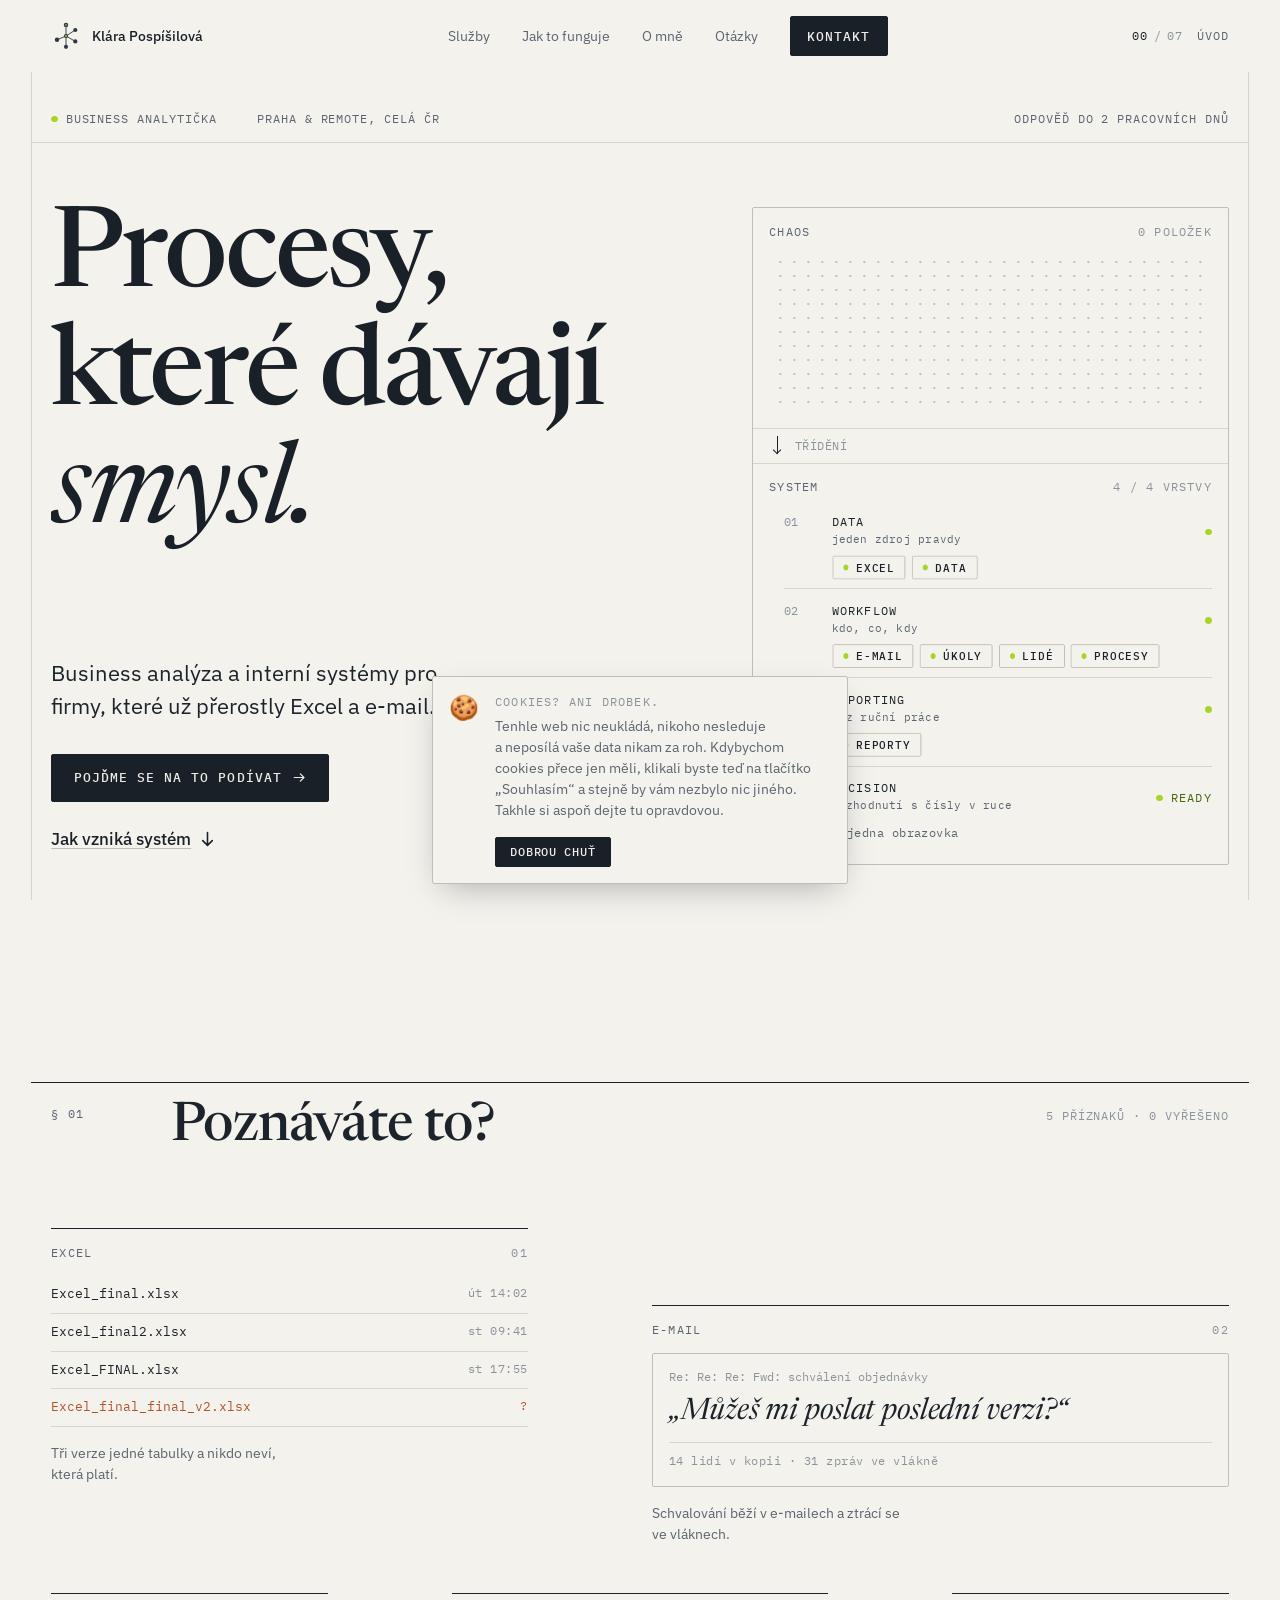
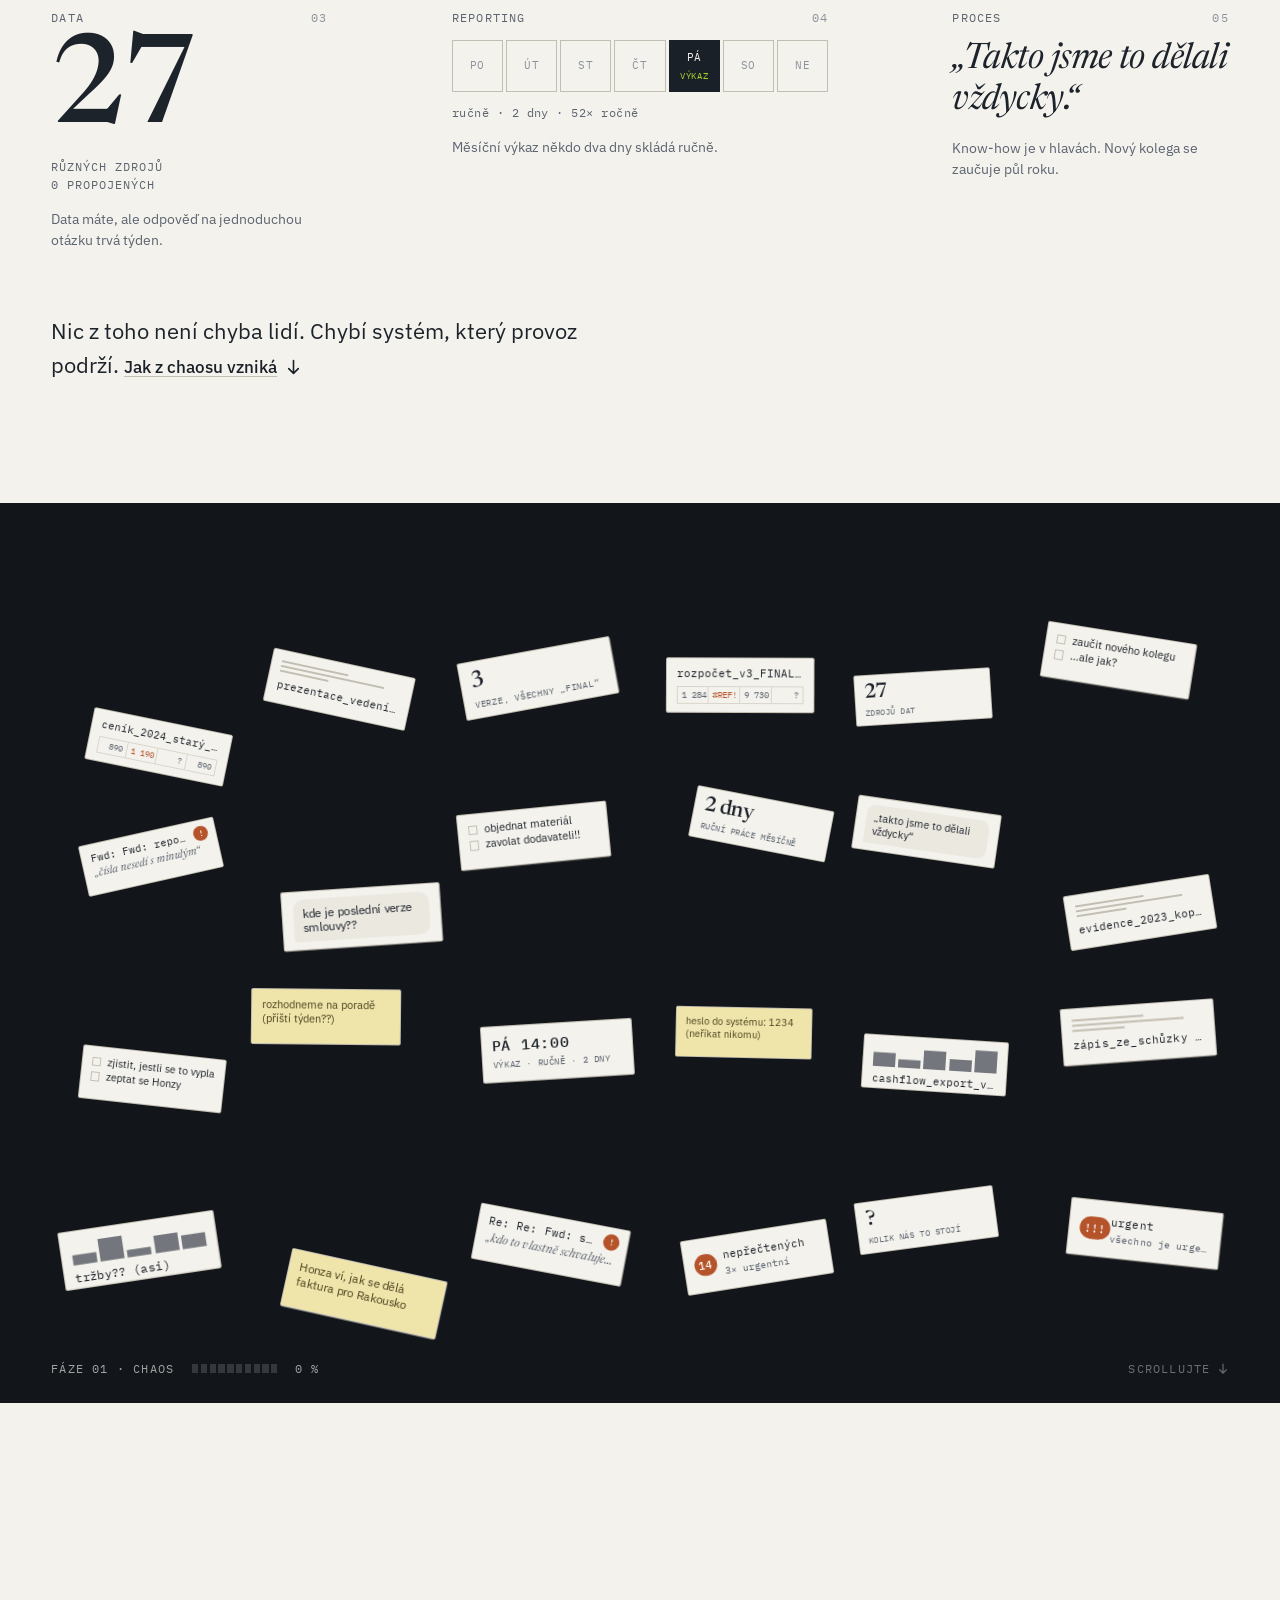
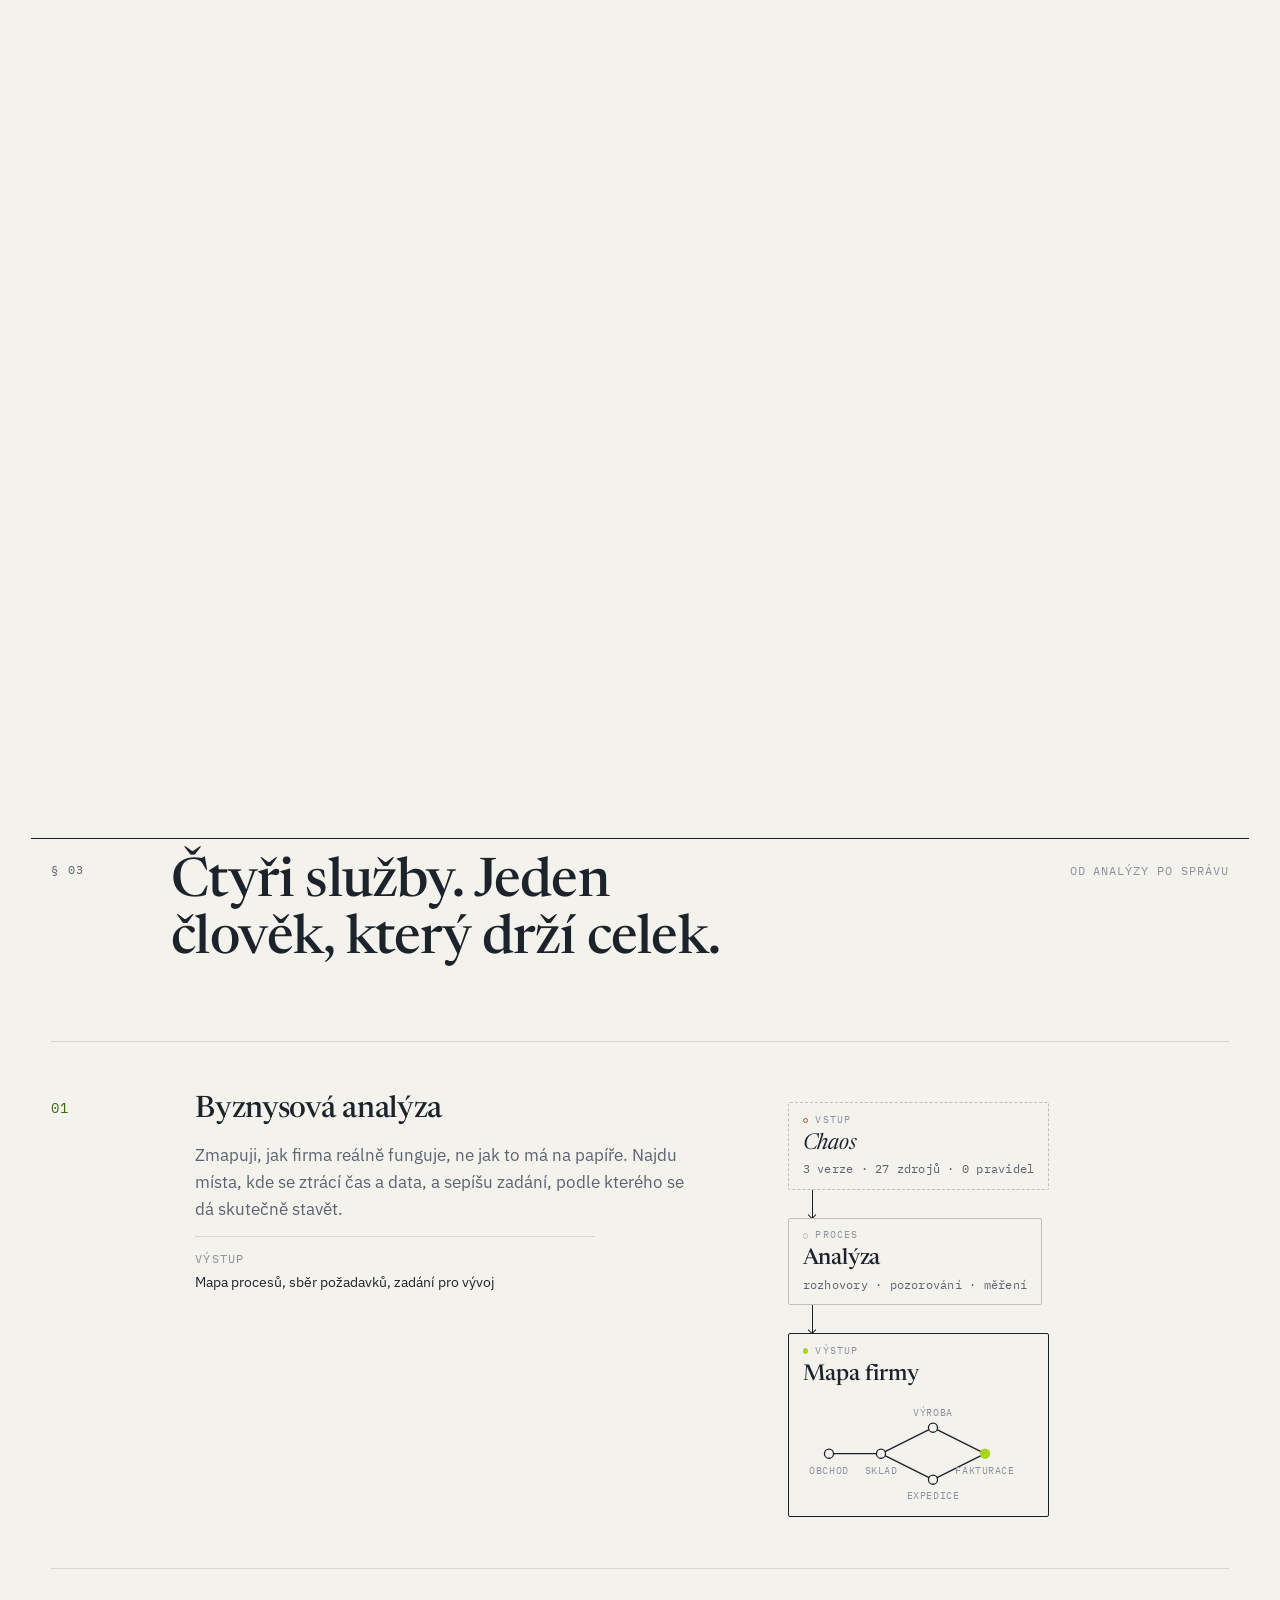
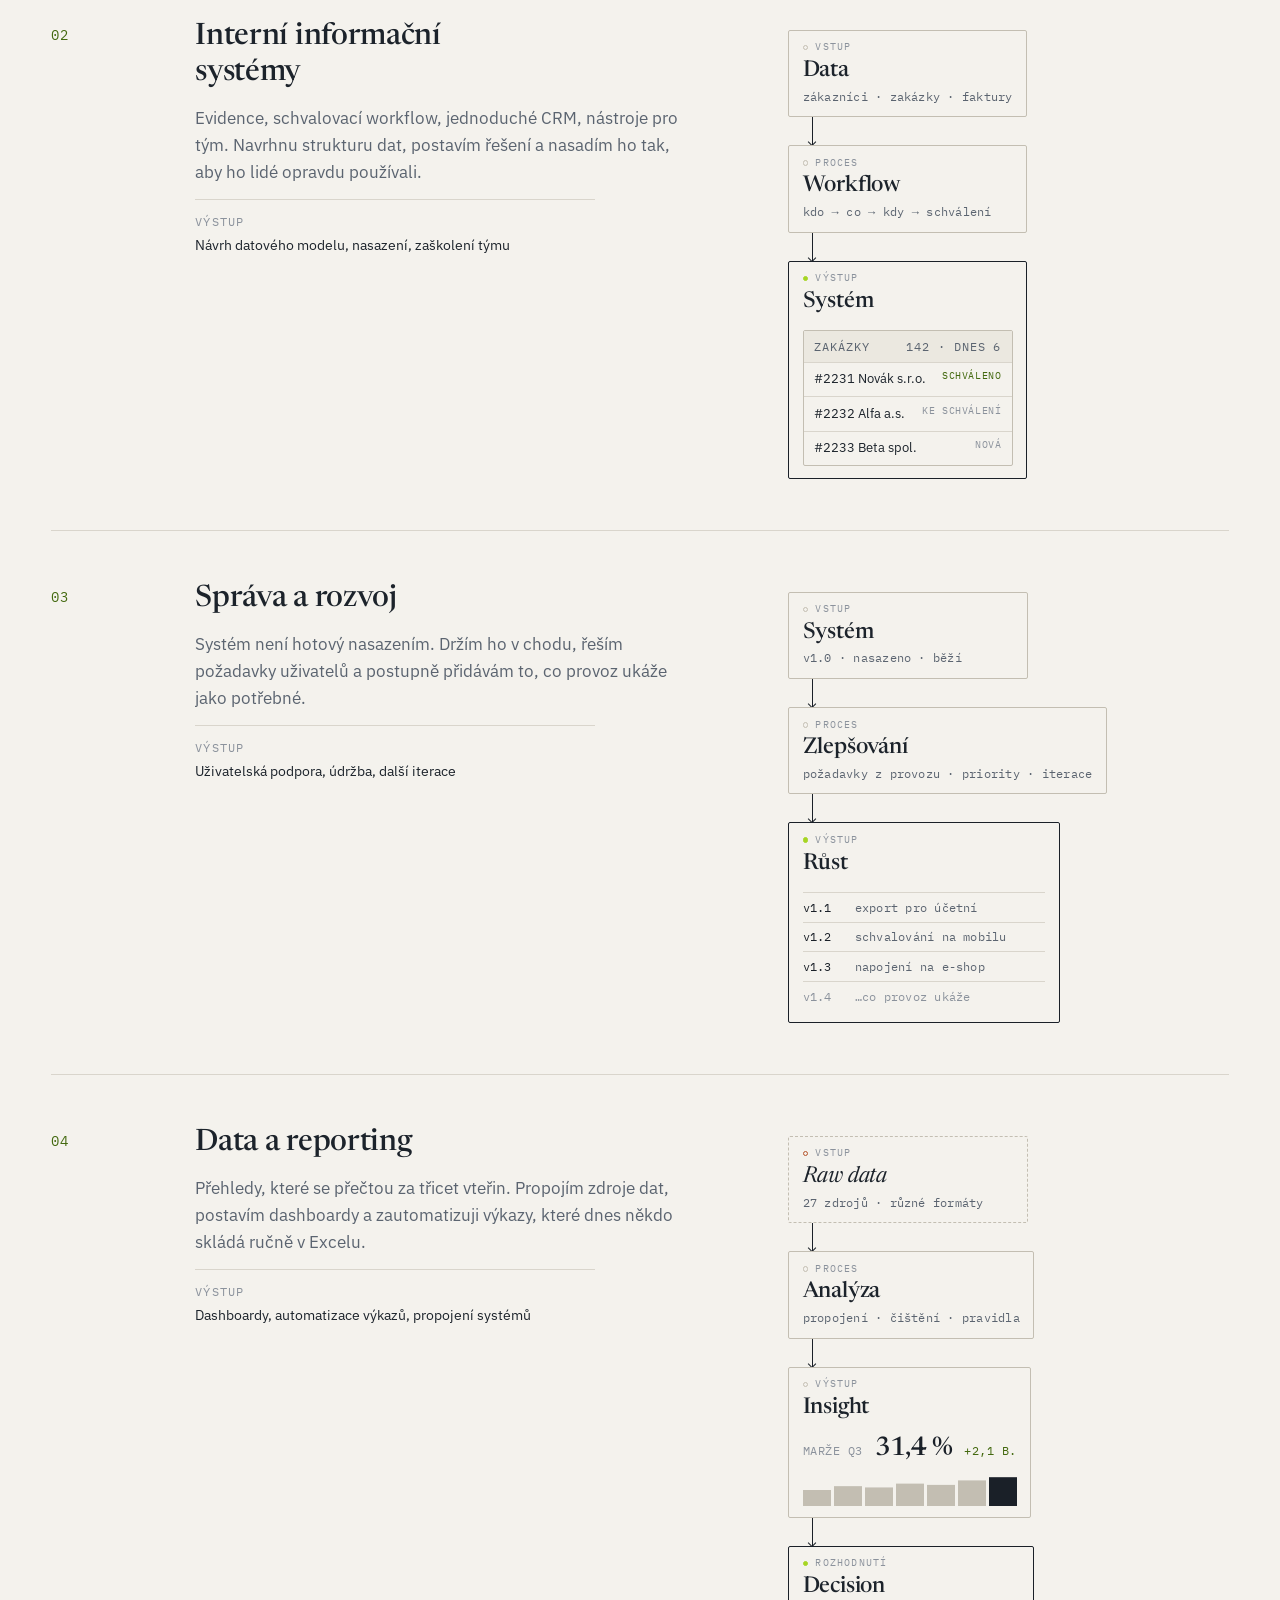
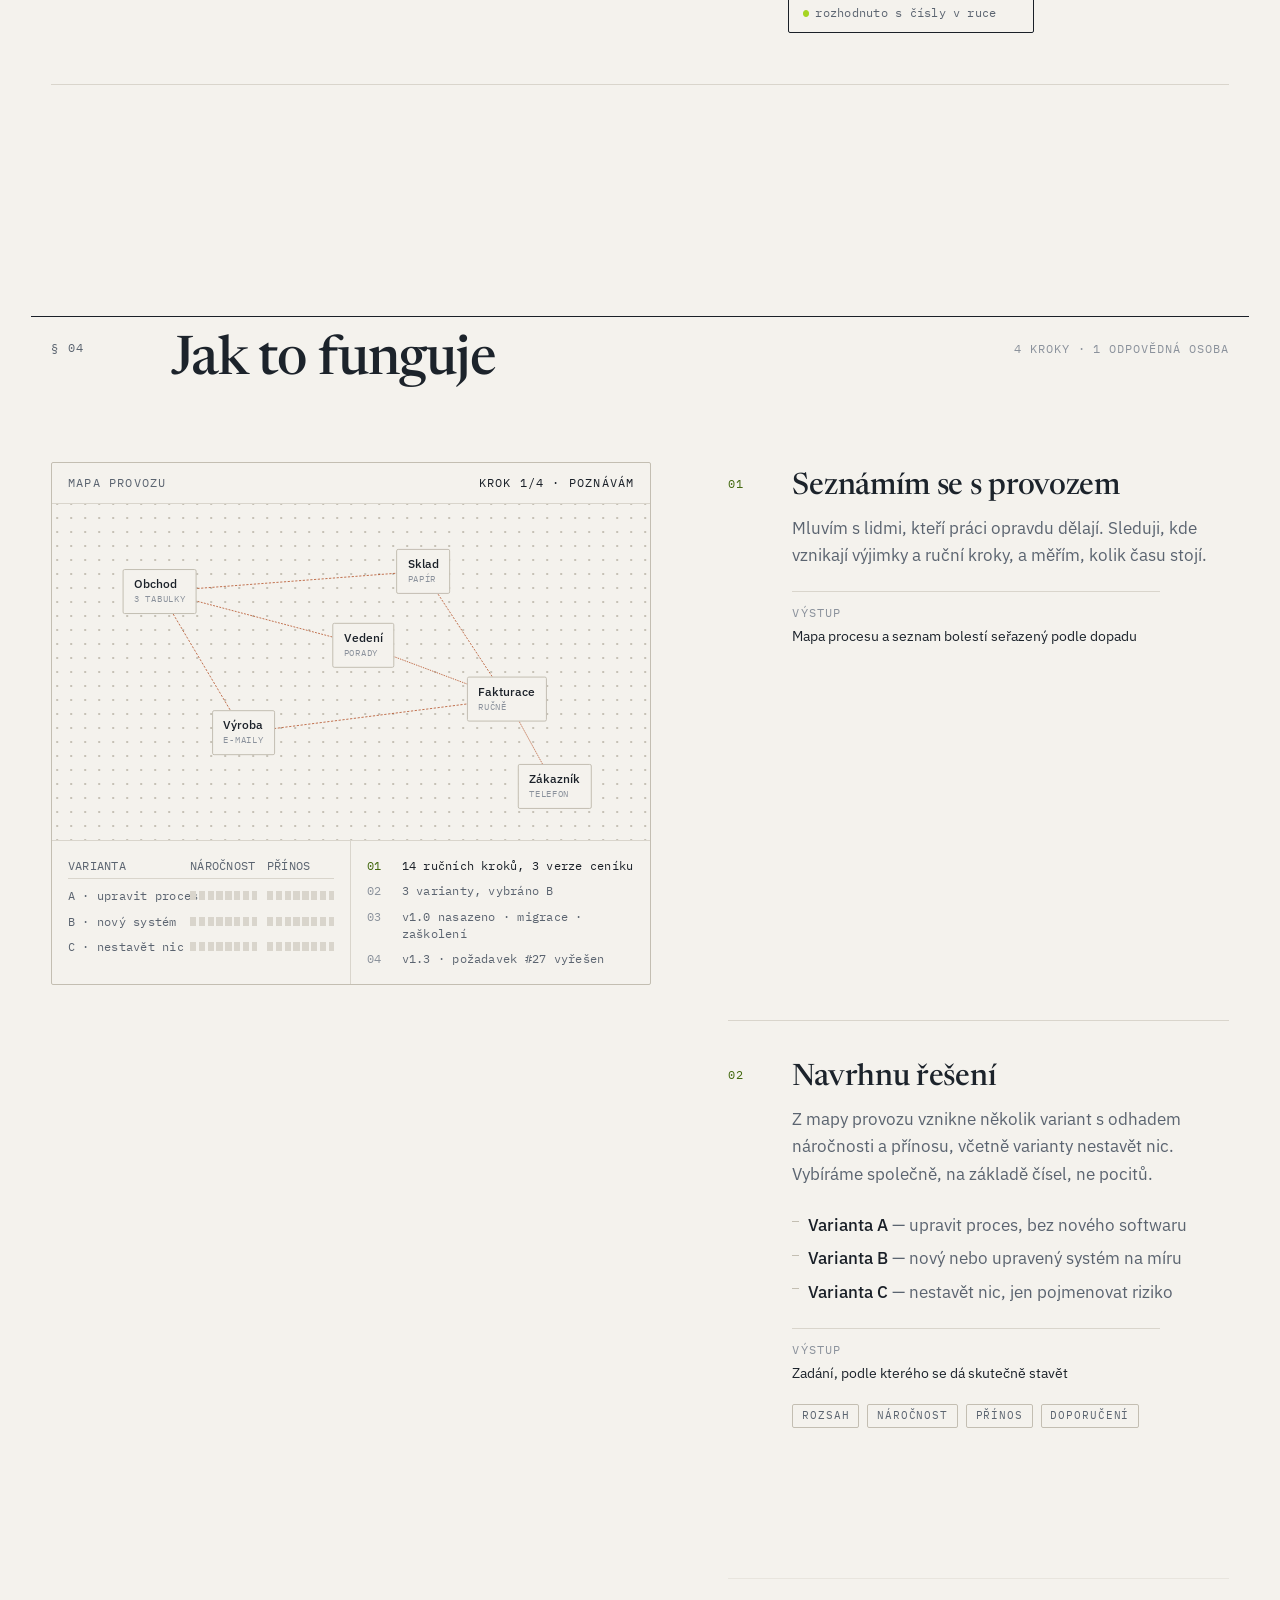
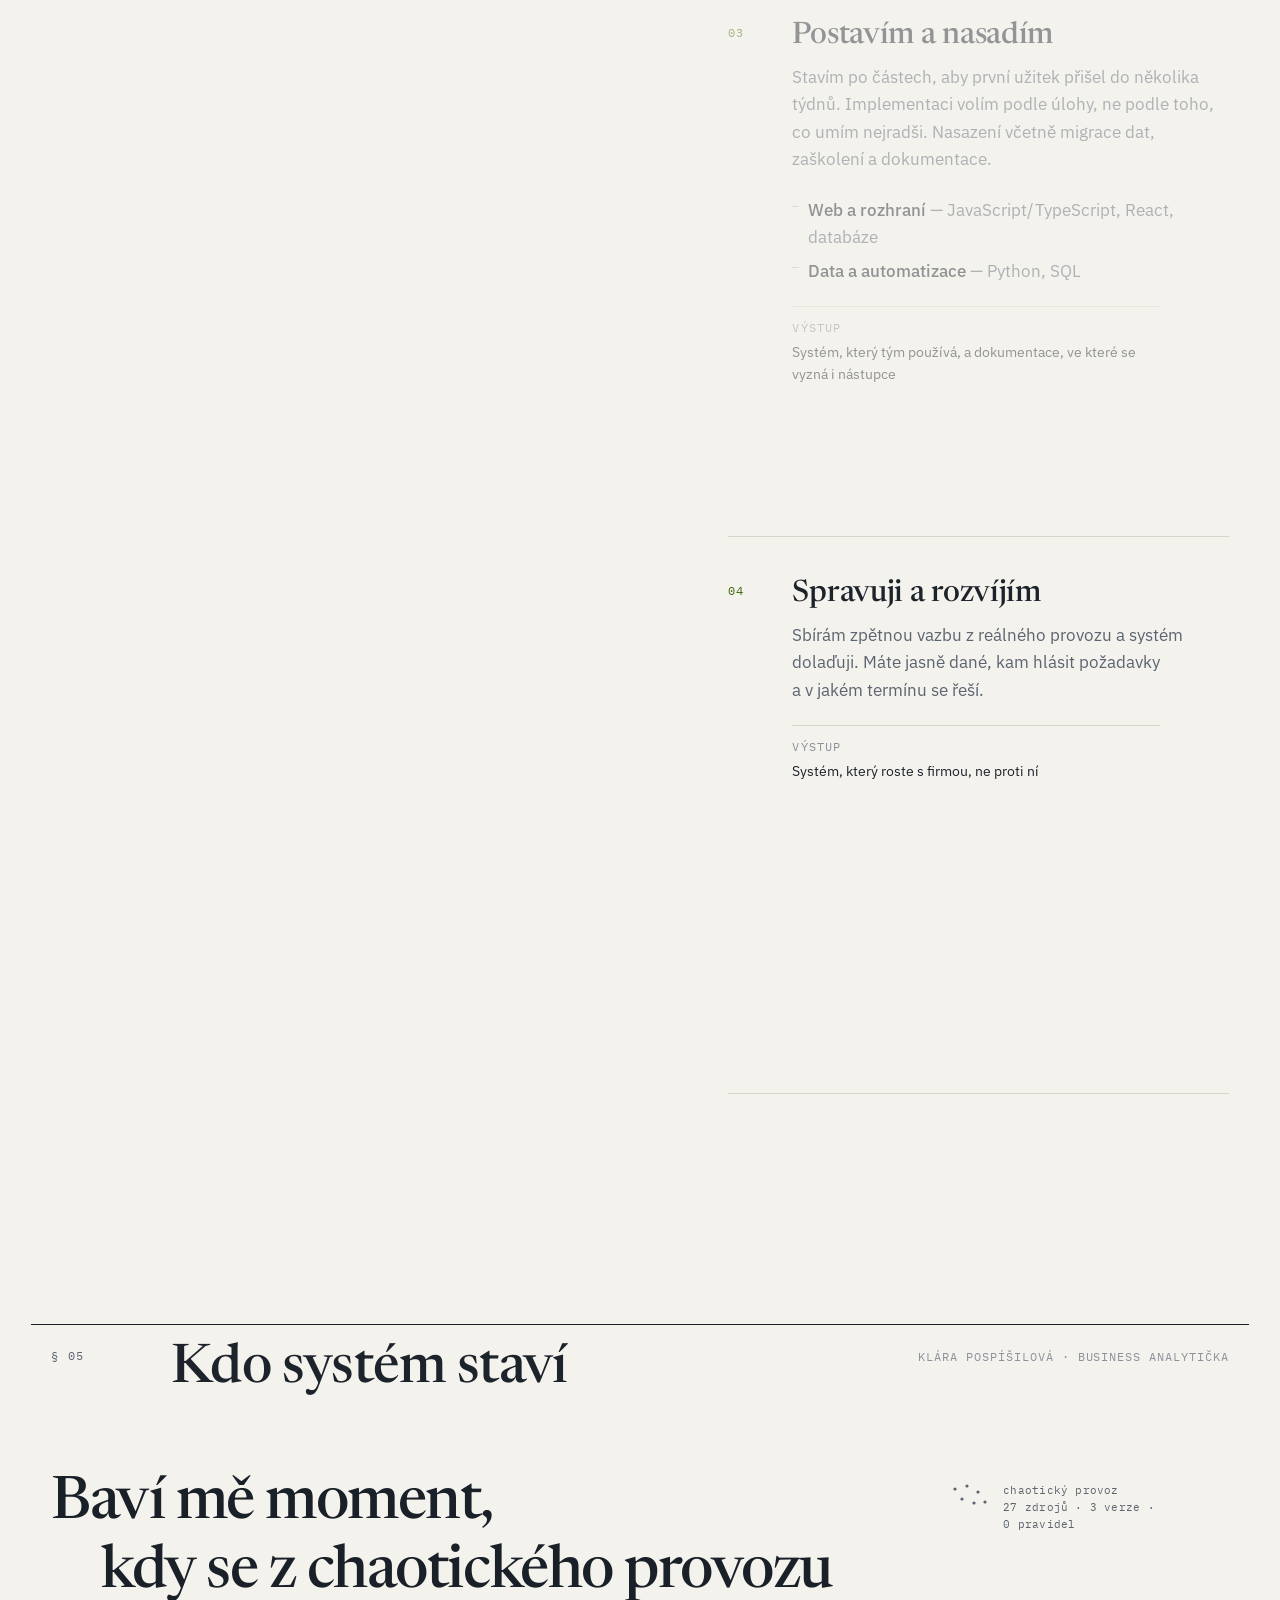
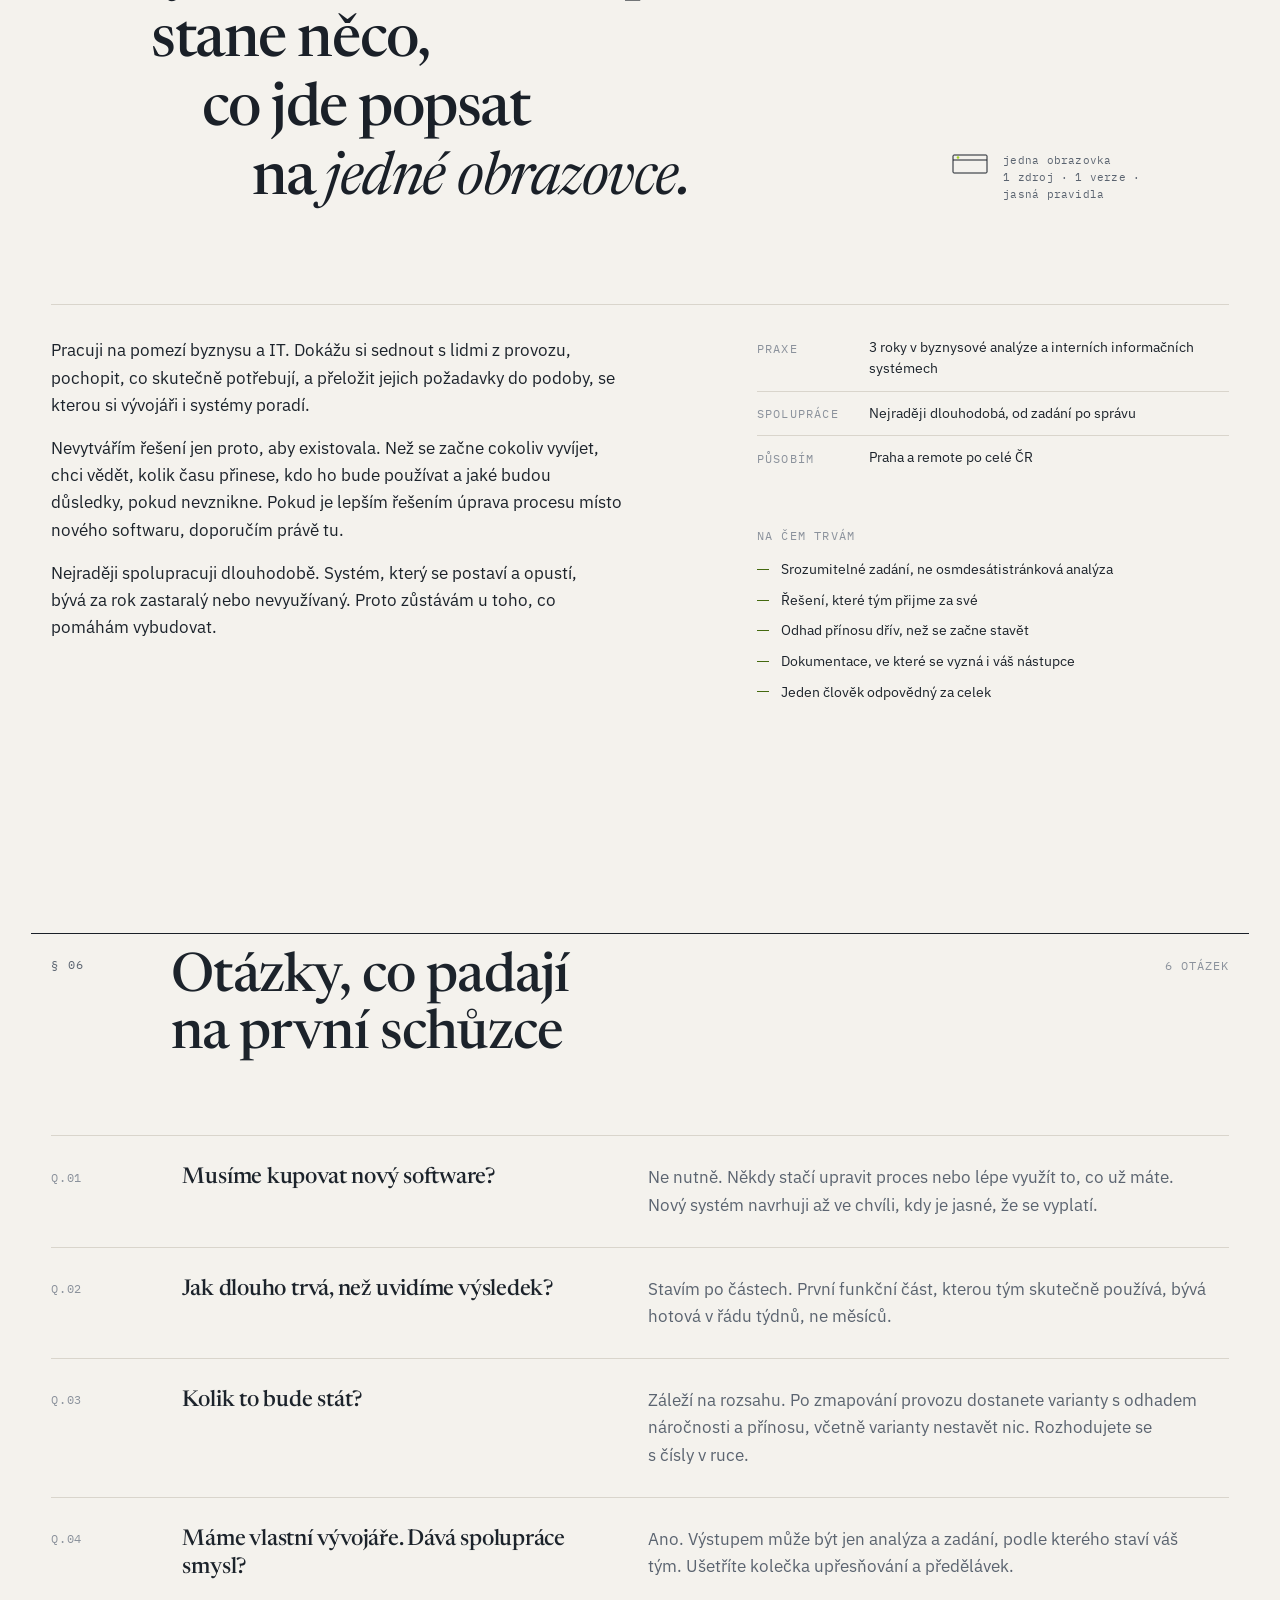
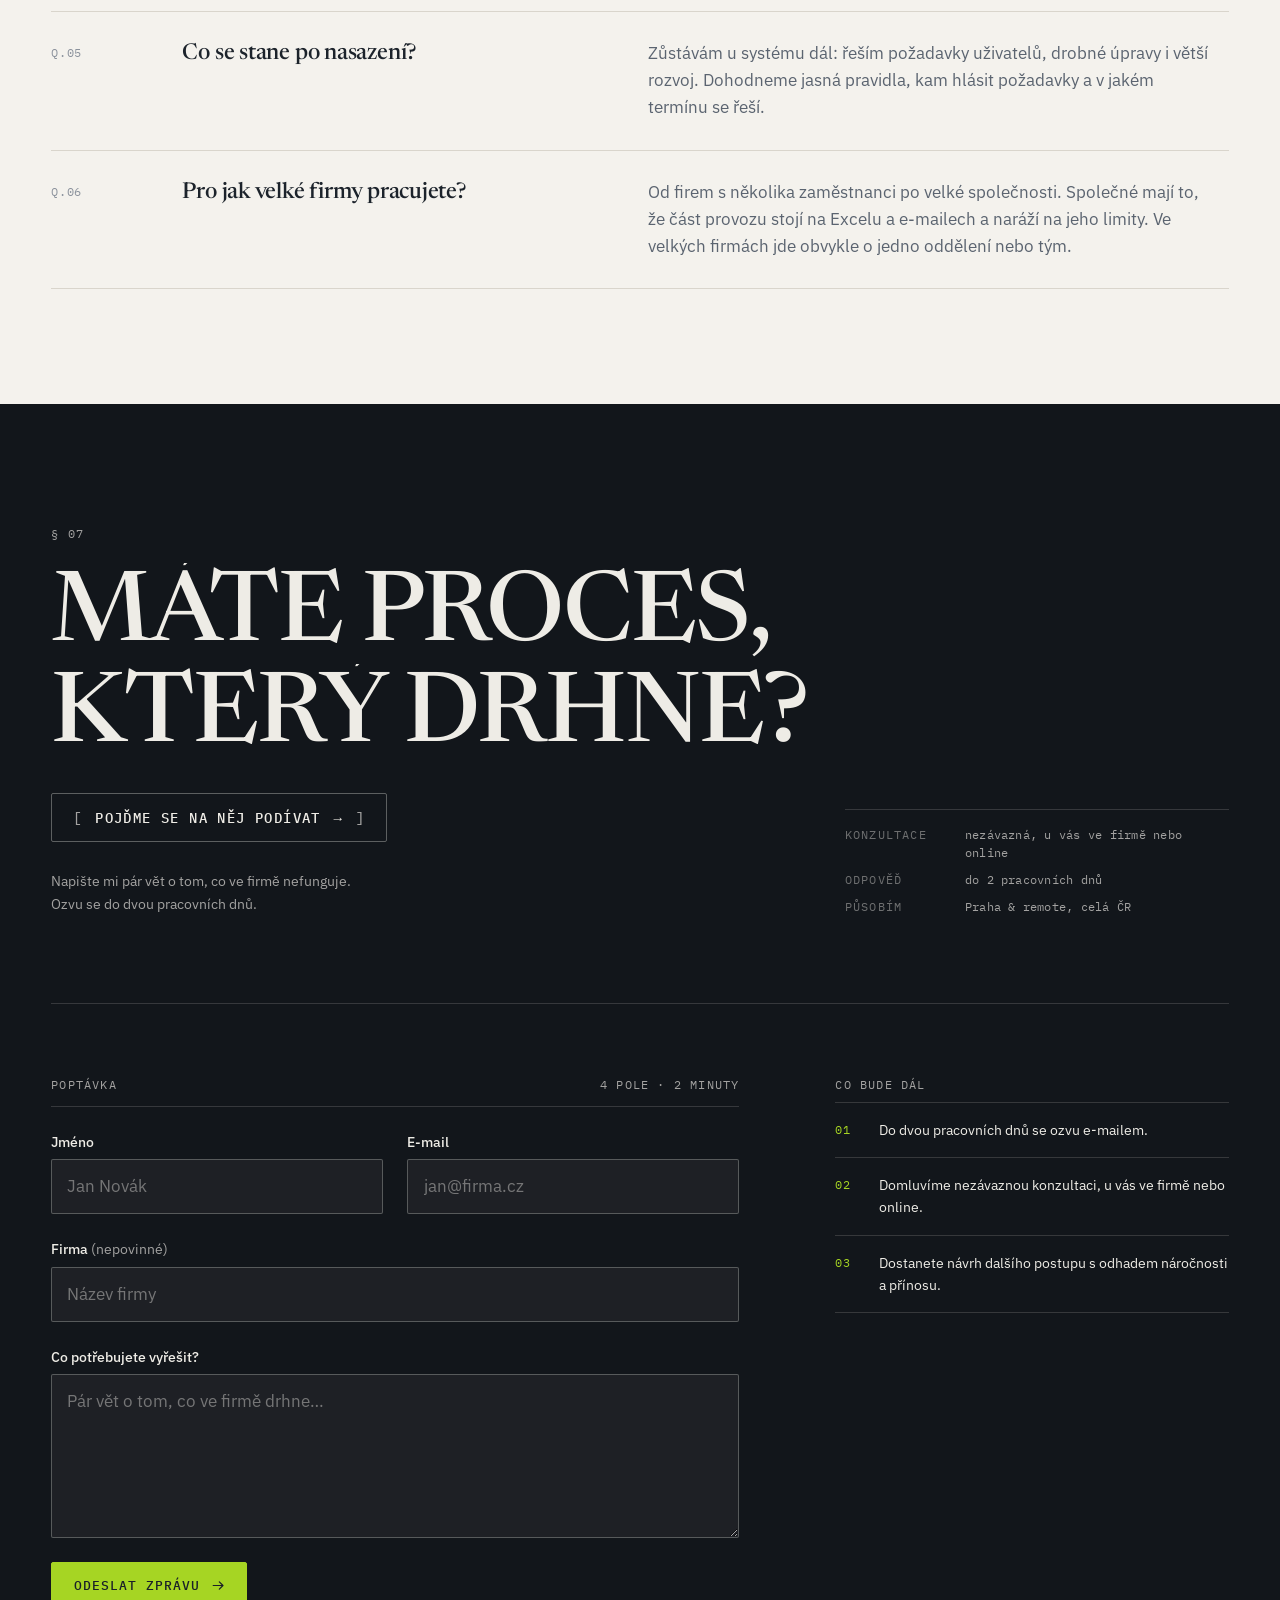
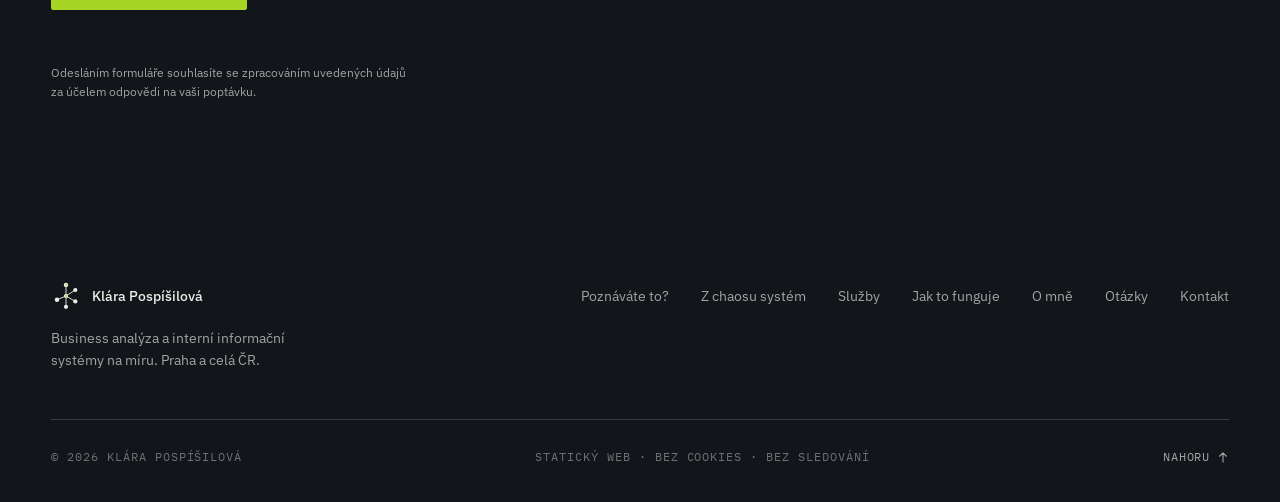
==== commit f6f88296: "Doplnit obsah a doladit interakce webu - Krok 01 "Poznám provoz" přejmenován na "Seznámím se s provo" ====
--- a/index.html
+++ b/index.html
@@ -588,20 +588,35 @@
       <ol class="psteps">
         <li class="pstep" data-step="1">
           <p class="pstep-n mono">01</p>
-          <h3>Poznám provoz</h3>
+          <h3>Seznámím se s&nbsp;provozem</h3>
           <p>Mluvím s&nbsp;lidmi, kteří práci opravdu dělají. Sleduji, kde vznikají výjimky a&nbsp;ruční kroky, a&nbsp;měřím, kolik času stojí.</p>
           <p class="pstep-out"><span class="mono">Výstup</span>Mapa procesu a&nbsp;seznam bolestí seřazený podle dopadu</p>
         </li>
         <li class="pstep" data-step="2">
           <p class="pstep-n mono">02</p>
           <h3>Navrhnu řešení</h3>
-          <p>Dostanete varianty s&nbsp;odhadem náročnosti a&nbsp;přínosu, včetně varianty nestavět nic. Vybíráme společně, na základě čísel.</p>
+          <p>Z&nbsp;mapy provozu vznikne několik variant s&nbsp;odhadem náročnosti a&nbsp;přínosu, včetně varianty nestavět nic. Vybíráme společně, na základě čísel, ne pocitů.</p>
+          <ul class="pstep-list">
+            <li><b>Varianta A</b> — upravit proces, bez nového softwaru</li>
+            <li><b>Varianta B</b> — nový nebo upravený systém na míru</li>
+            <li><b>Varianta C</b> — nestavět nic, jen pojmenovat riziko</li>
+          </ul>
           <p class="pstep-out"><span class="mono">Výstup</span>Zadání, podle kterého se dá skutečně stavět</p>
+          <ul class="pstep-out-tags mono">
+            <li>rozsah</li>
+            <li>náročnost</li>
+            <li>přínos</li>
+            <li>doporučení</li>
+          </ul>
         </li>
         <li class="pstep" data-step="3">
           <p class="pstep-n mono">03</p>
           <h3>Postavím a&nbsp;nasadím</h3>
-          <p>Stavím po částech, aby první užitek přišel do několika týdnů. Nasazení včetně migrace dat, zaškolení a&nbsp;dokumentace.</p>
+          <p>Stavím po částech, aby první užitek přišel do několika týdnů. Implementaci volím podle úlohy, ne podle toho, co umím nejradši. Nasazení včetně migrace dat, zaškolení a&nbsp;dokumentace.</p>
+          <ul class="pstep-list">
+            <li><b>Web a&nbsp;rozhraní</b> — JavaScript/TypeScript, React, databáze</li>
+            <li><b>Data a&nbsp;automatizace</b> — Python, SQL</li>
+          </ul>
           <p class="pstep-out"><span class="mono">Výstup</span>Systém, který tým používá, a&nbsp;dokumentace, ve které se vyzná i&nbsp;nástupce</p>
         </li>
         <li class="pstep" data-step="4">
@@ -670,7 +685,7 @@
   <div class="wrap">
     <header class="sec-head">
       <p class="sec-idx mono">§ 06</p>
-      <h2 class="sec-title" id="otazky-title">Co padá na první schůzce</h2>
+      <h2 class="sec-title" id="otazky-title">Otázky, co padají na první schůzce</h2>
       <p class="sec-meta mono">6 otázek</p>
     </header>
     <ul class="qa-list" data-reveal>
@@ -800,5 +815,15 @@
     </div>
   </div>
 </footer>
+
+<div class="cookie-jar" id="cookie-jar" role="note" aria-label="Poznámka o cookies" hidden>
+  <p class="cookie-jar-icon" aria-hidden="true">🍪</p>
+  <div class="cookie-jar-body">
+    <p class="cookie-jar-title mono">Cookies? Ani drobek.</p>
+    <p>Tenhle web nic neukládá, nikoho nesleduje a&nbsp;neposílá vaše data nikam za roh. Kdybychom cookies přece jen měli, klikali byste teď na tlačítko „Souhlasím“ a&nbsp;stejně by vám nezbylo nic jiného. Takhle si aspoň dejte tu opravdovou.</p>
+  </div>
+  <button class="cookie-jar-close" type="button" data-cookie-dismiss>Dobrou chuť</button>
+</div>
+
 </body>
 </html>
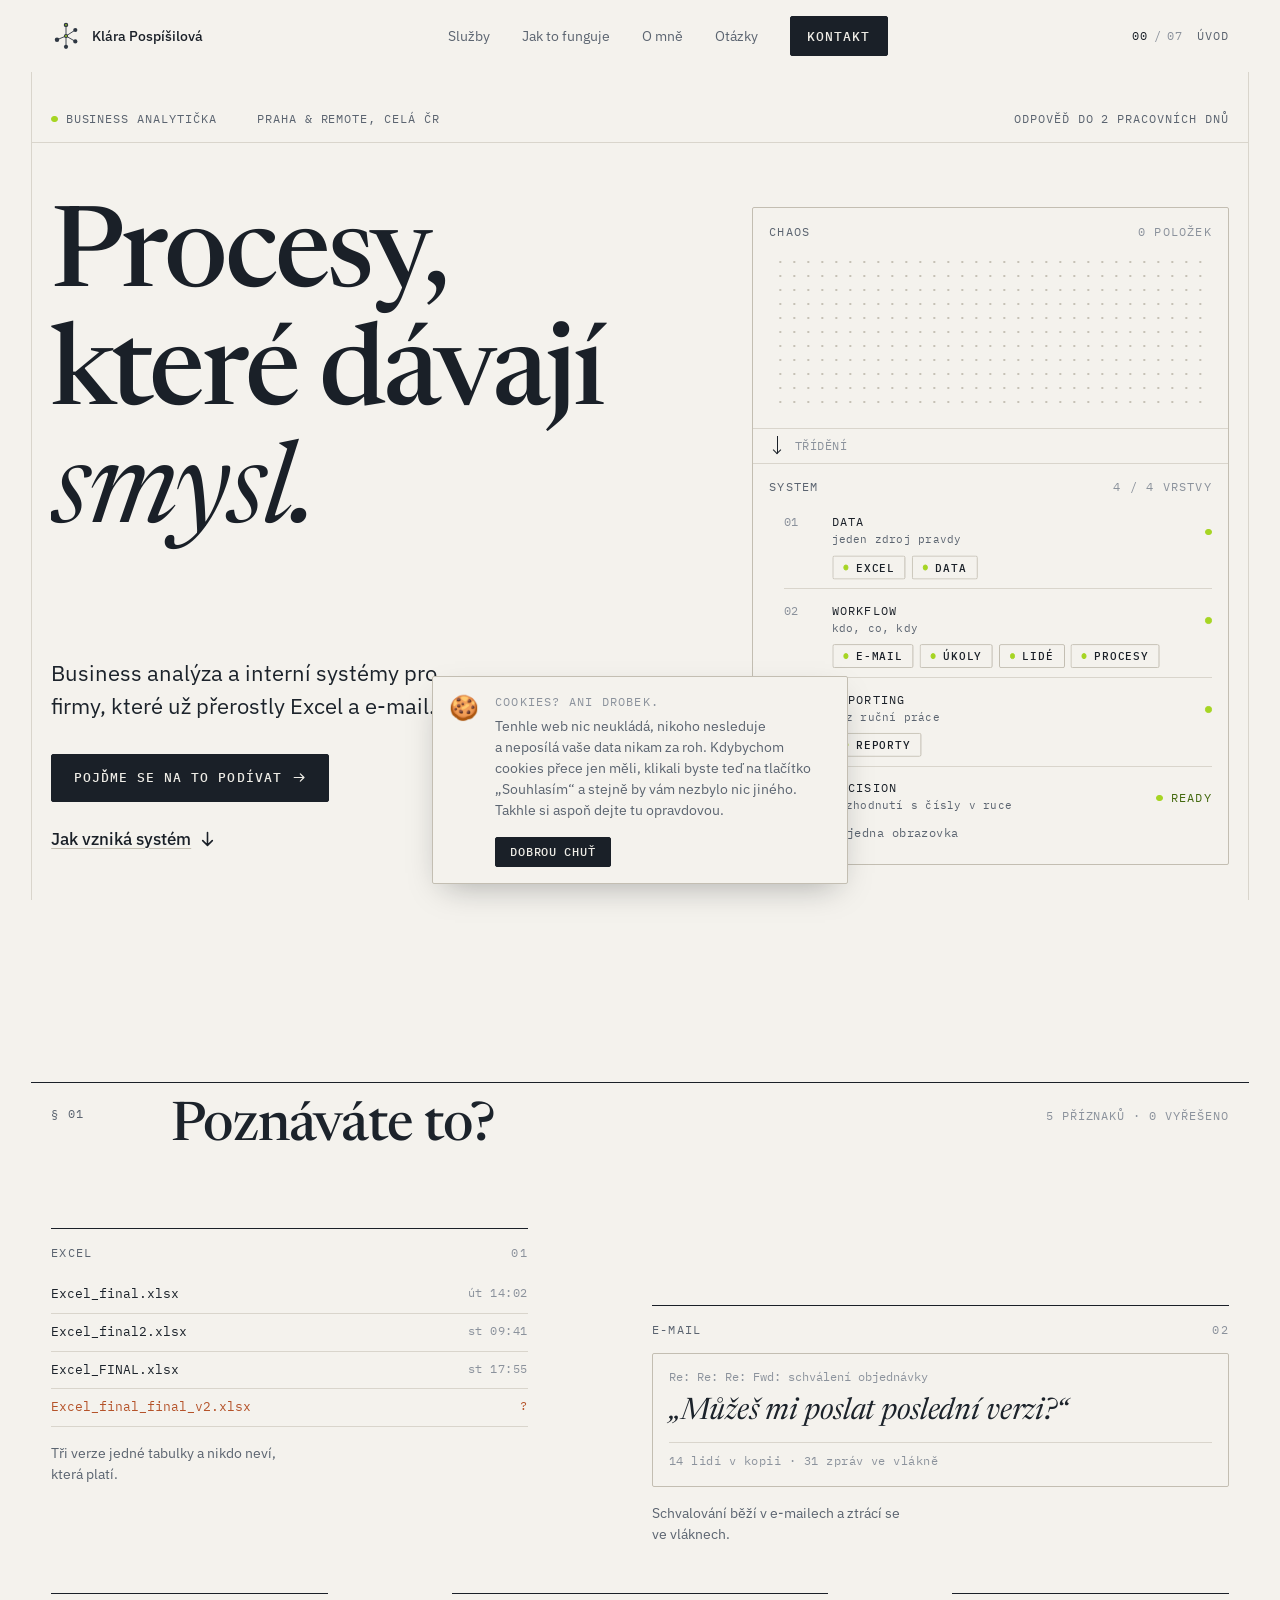
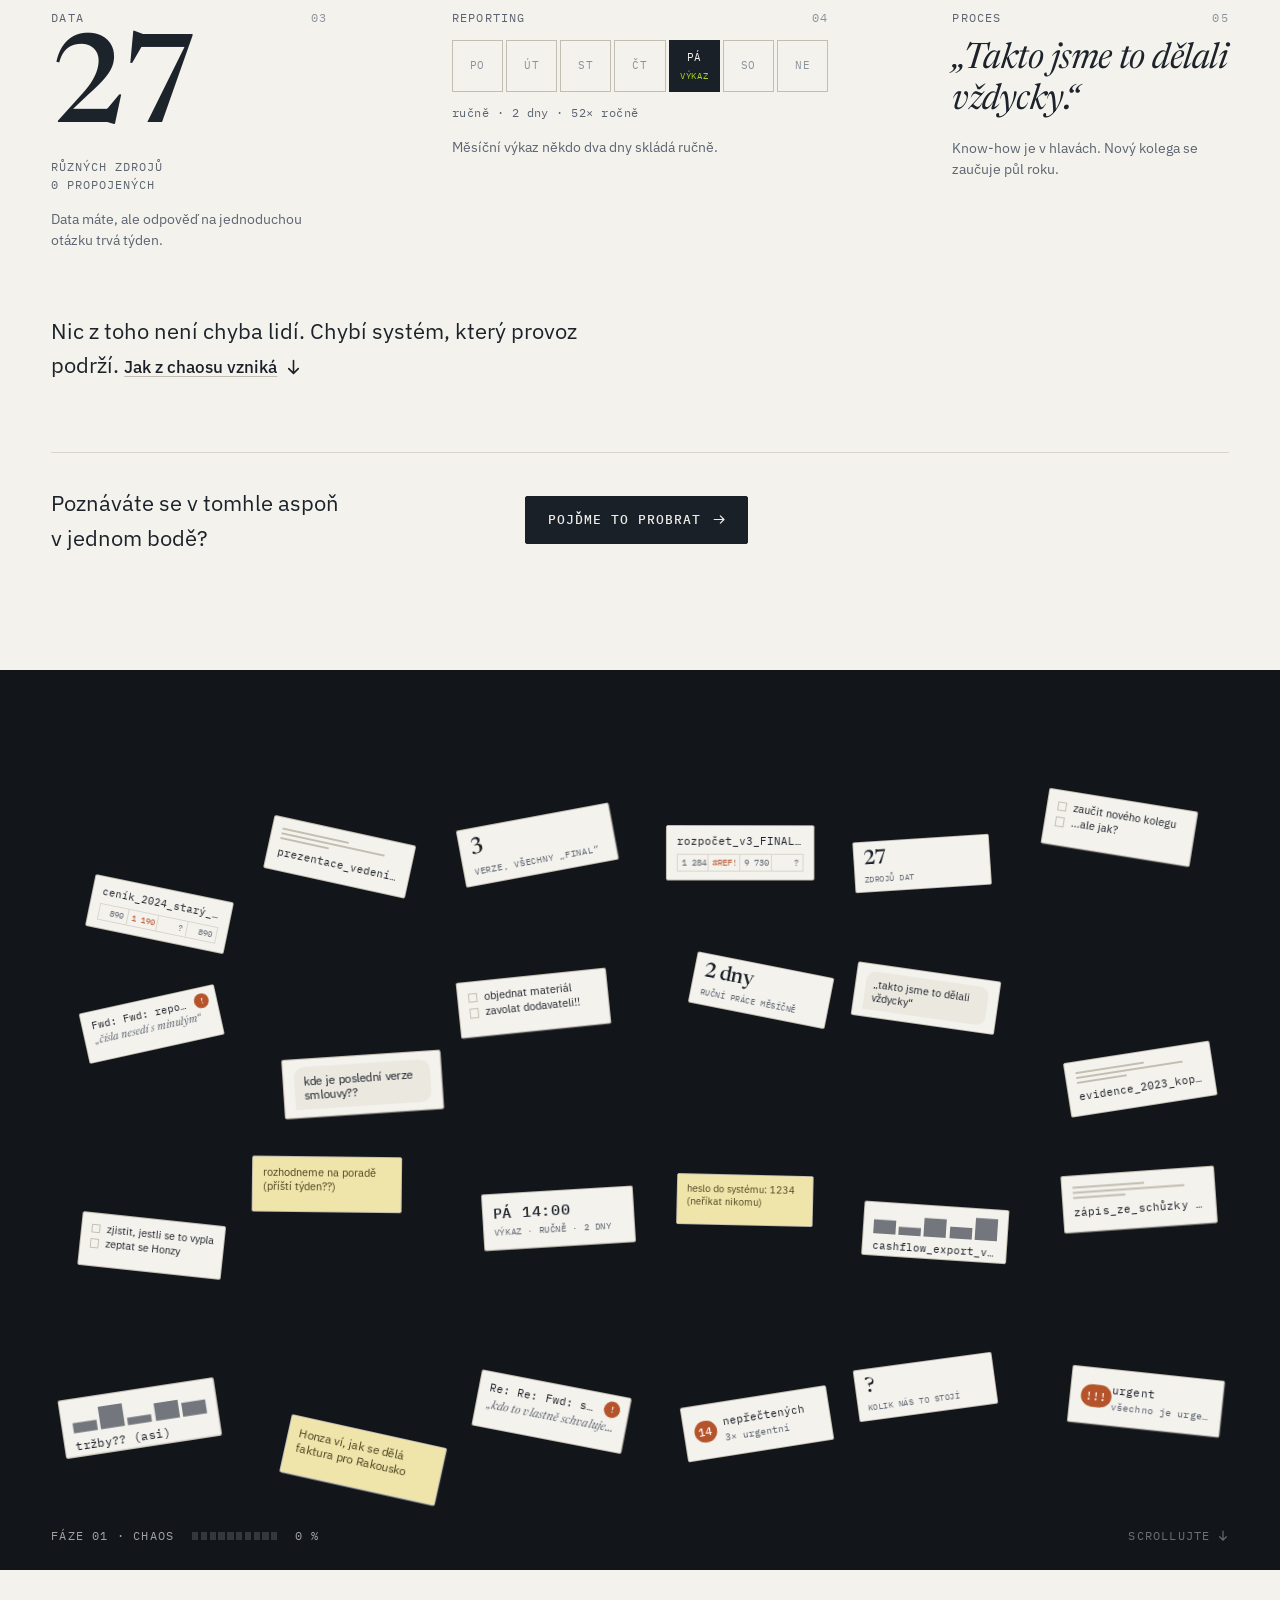
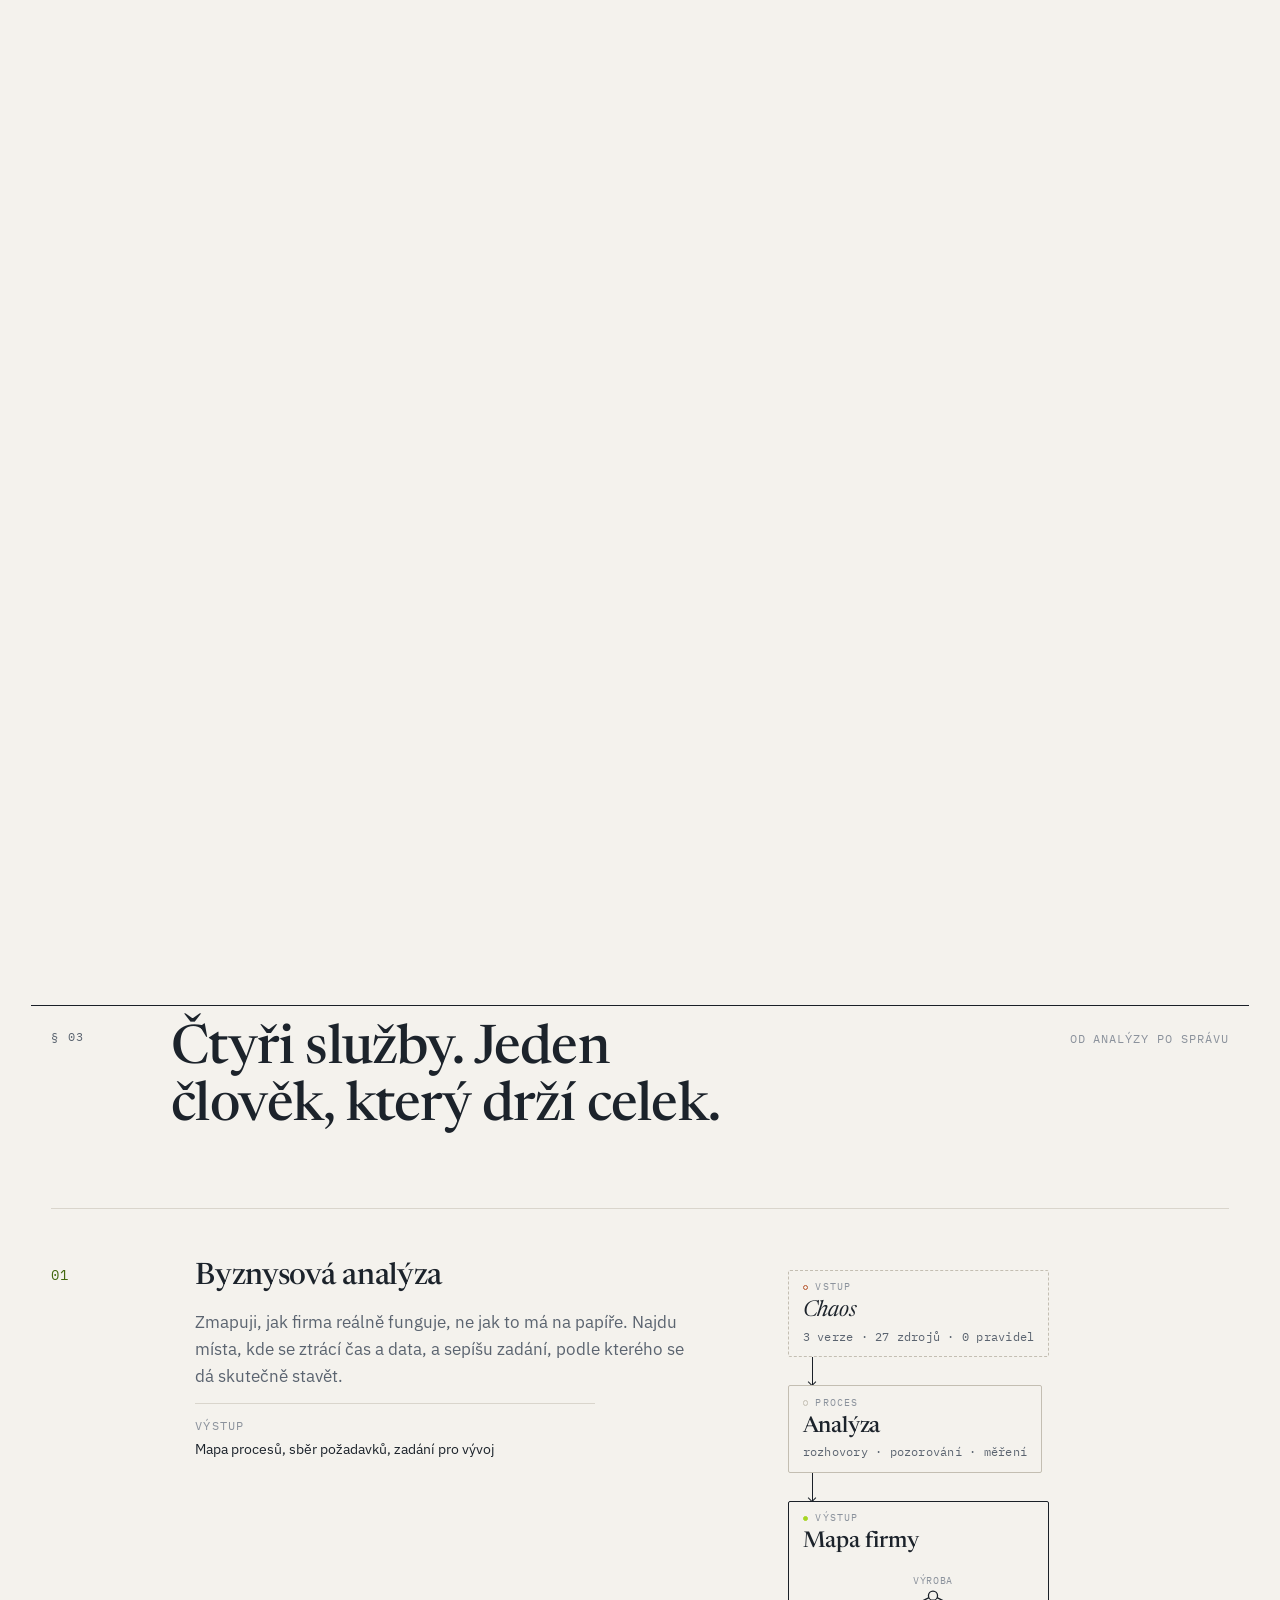
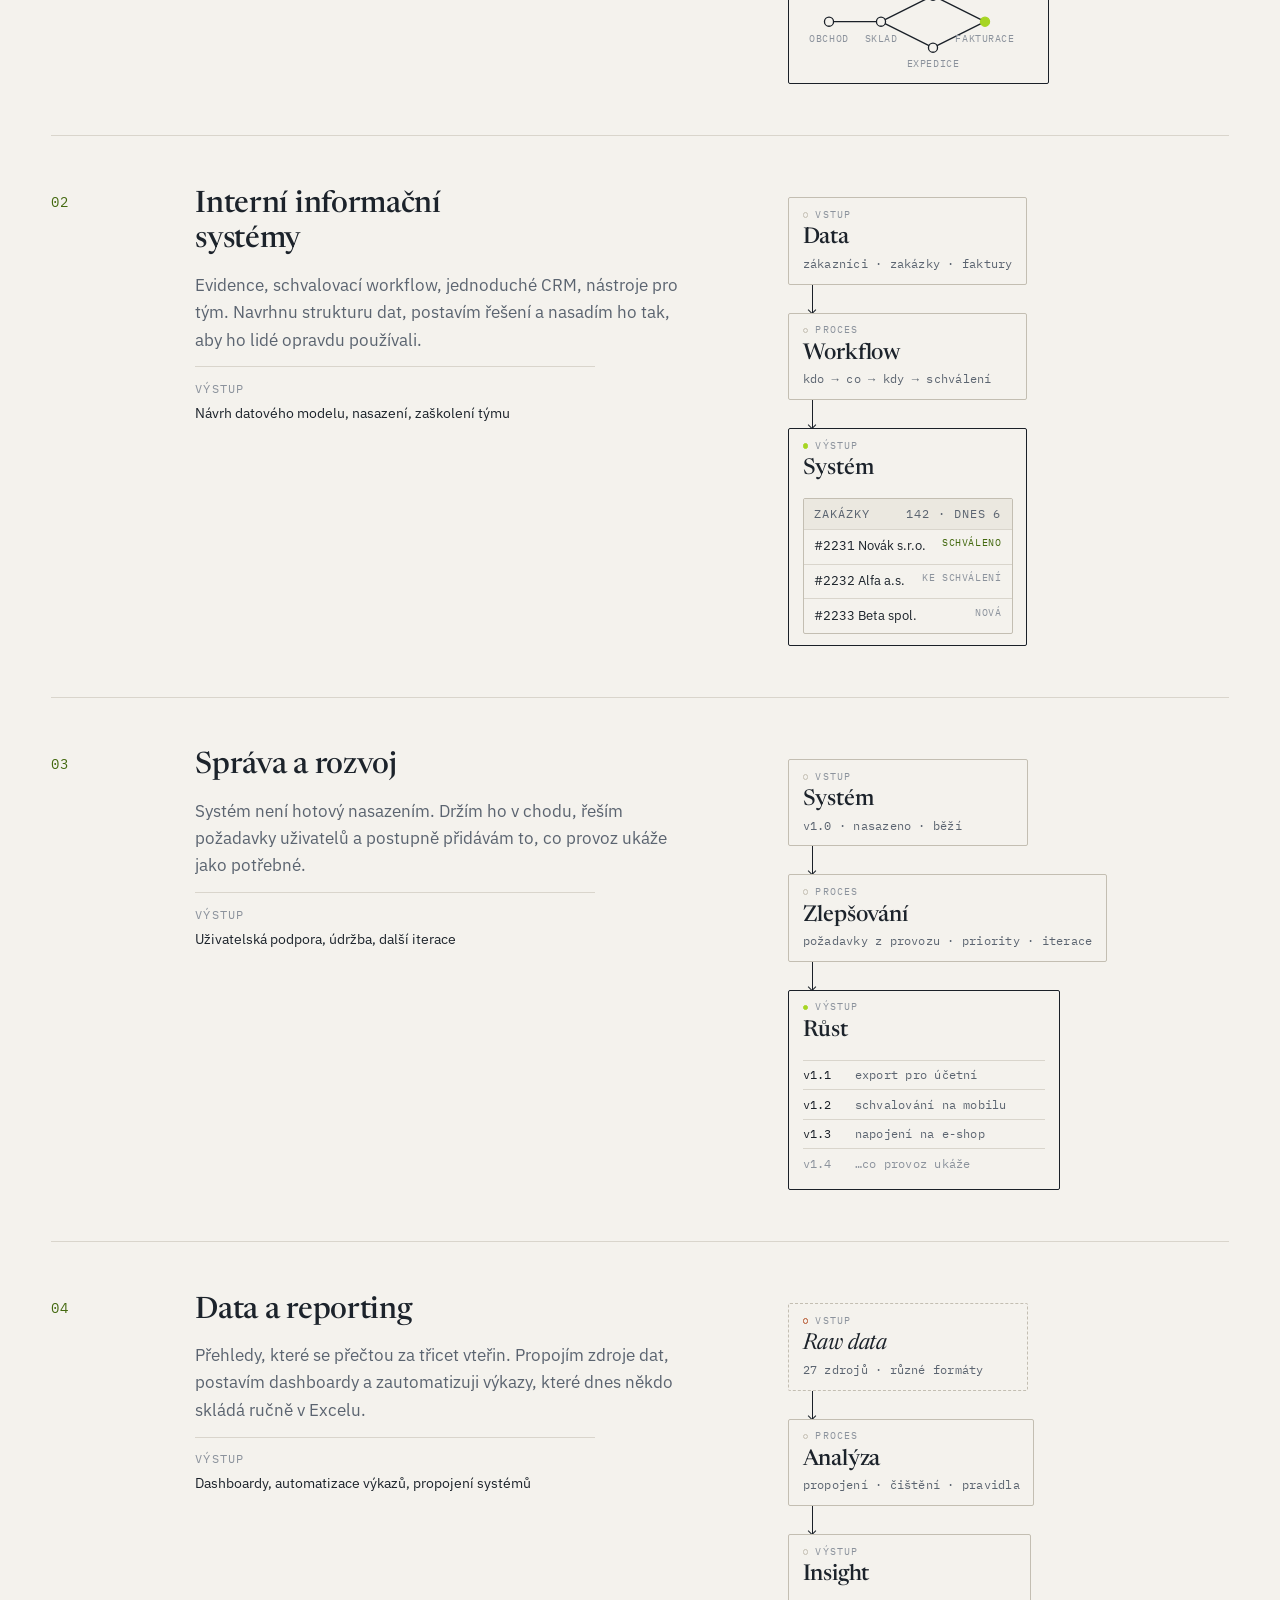
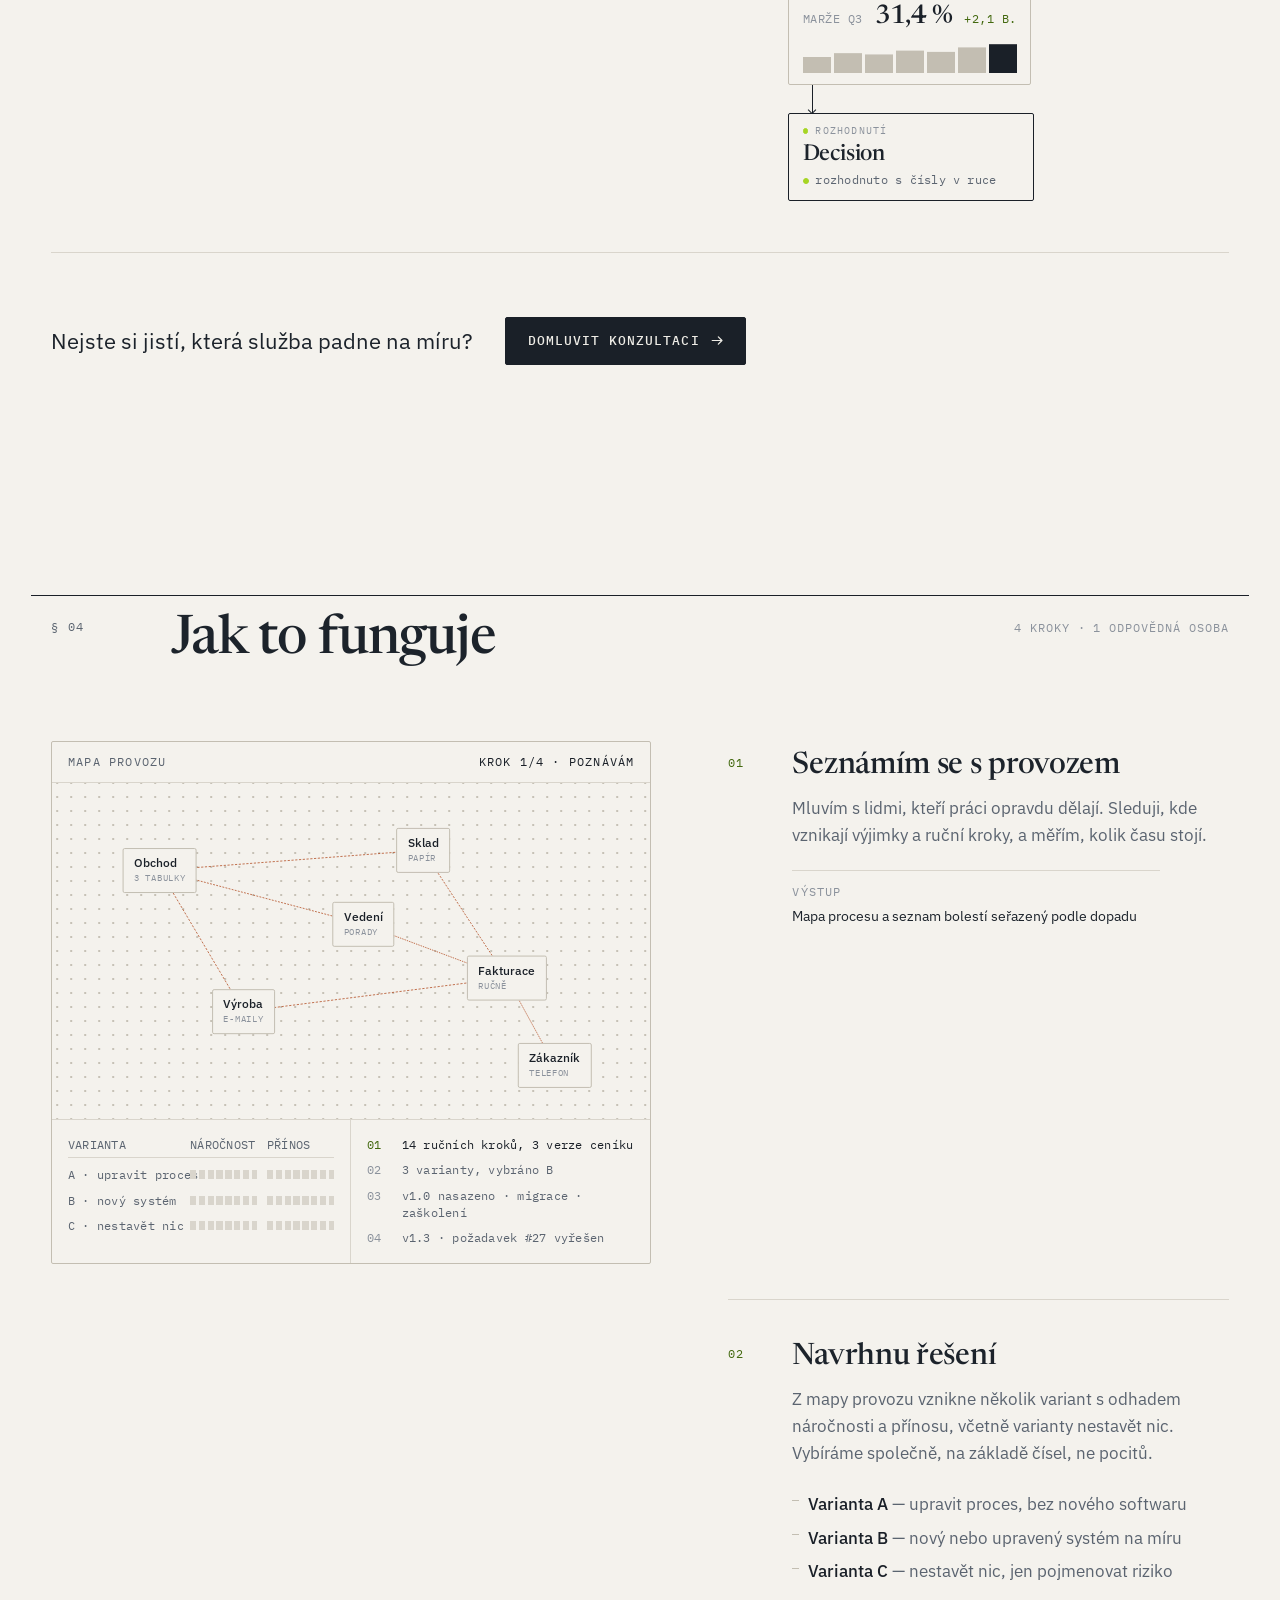
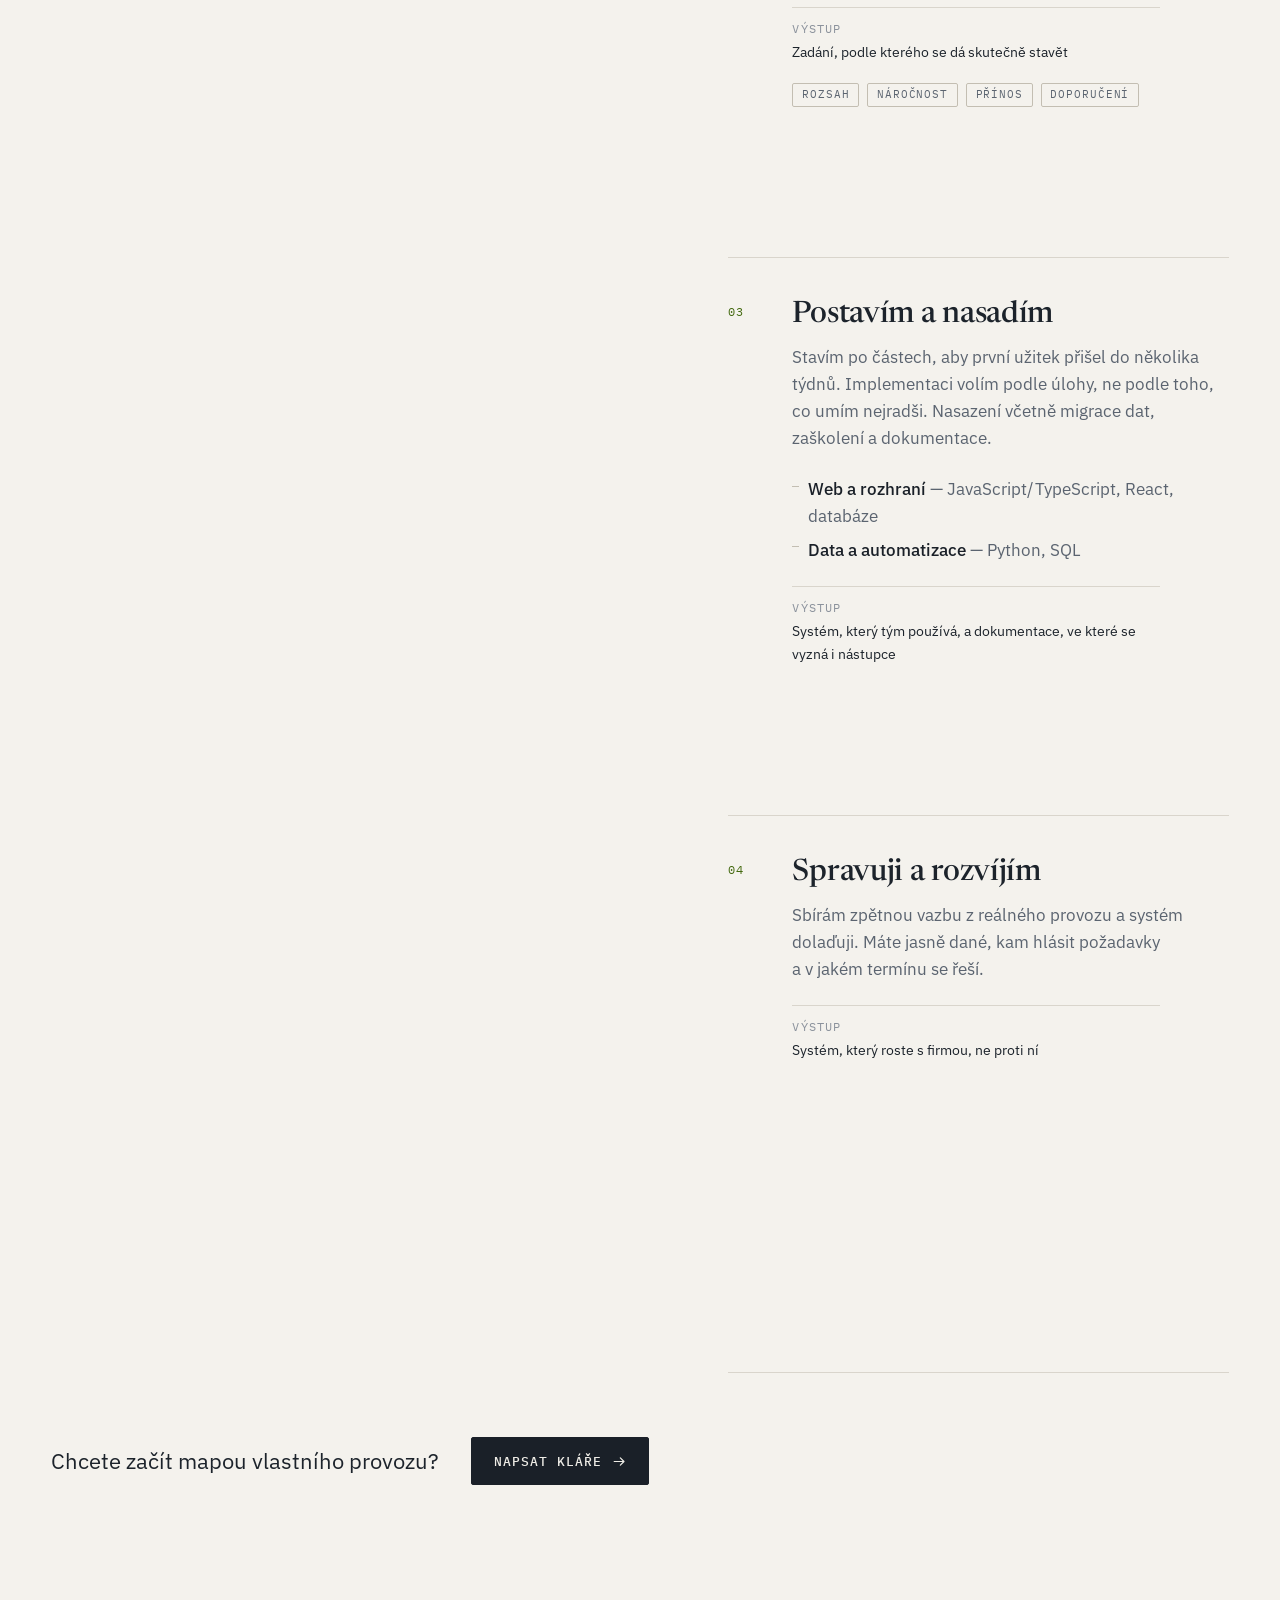
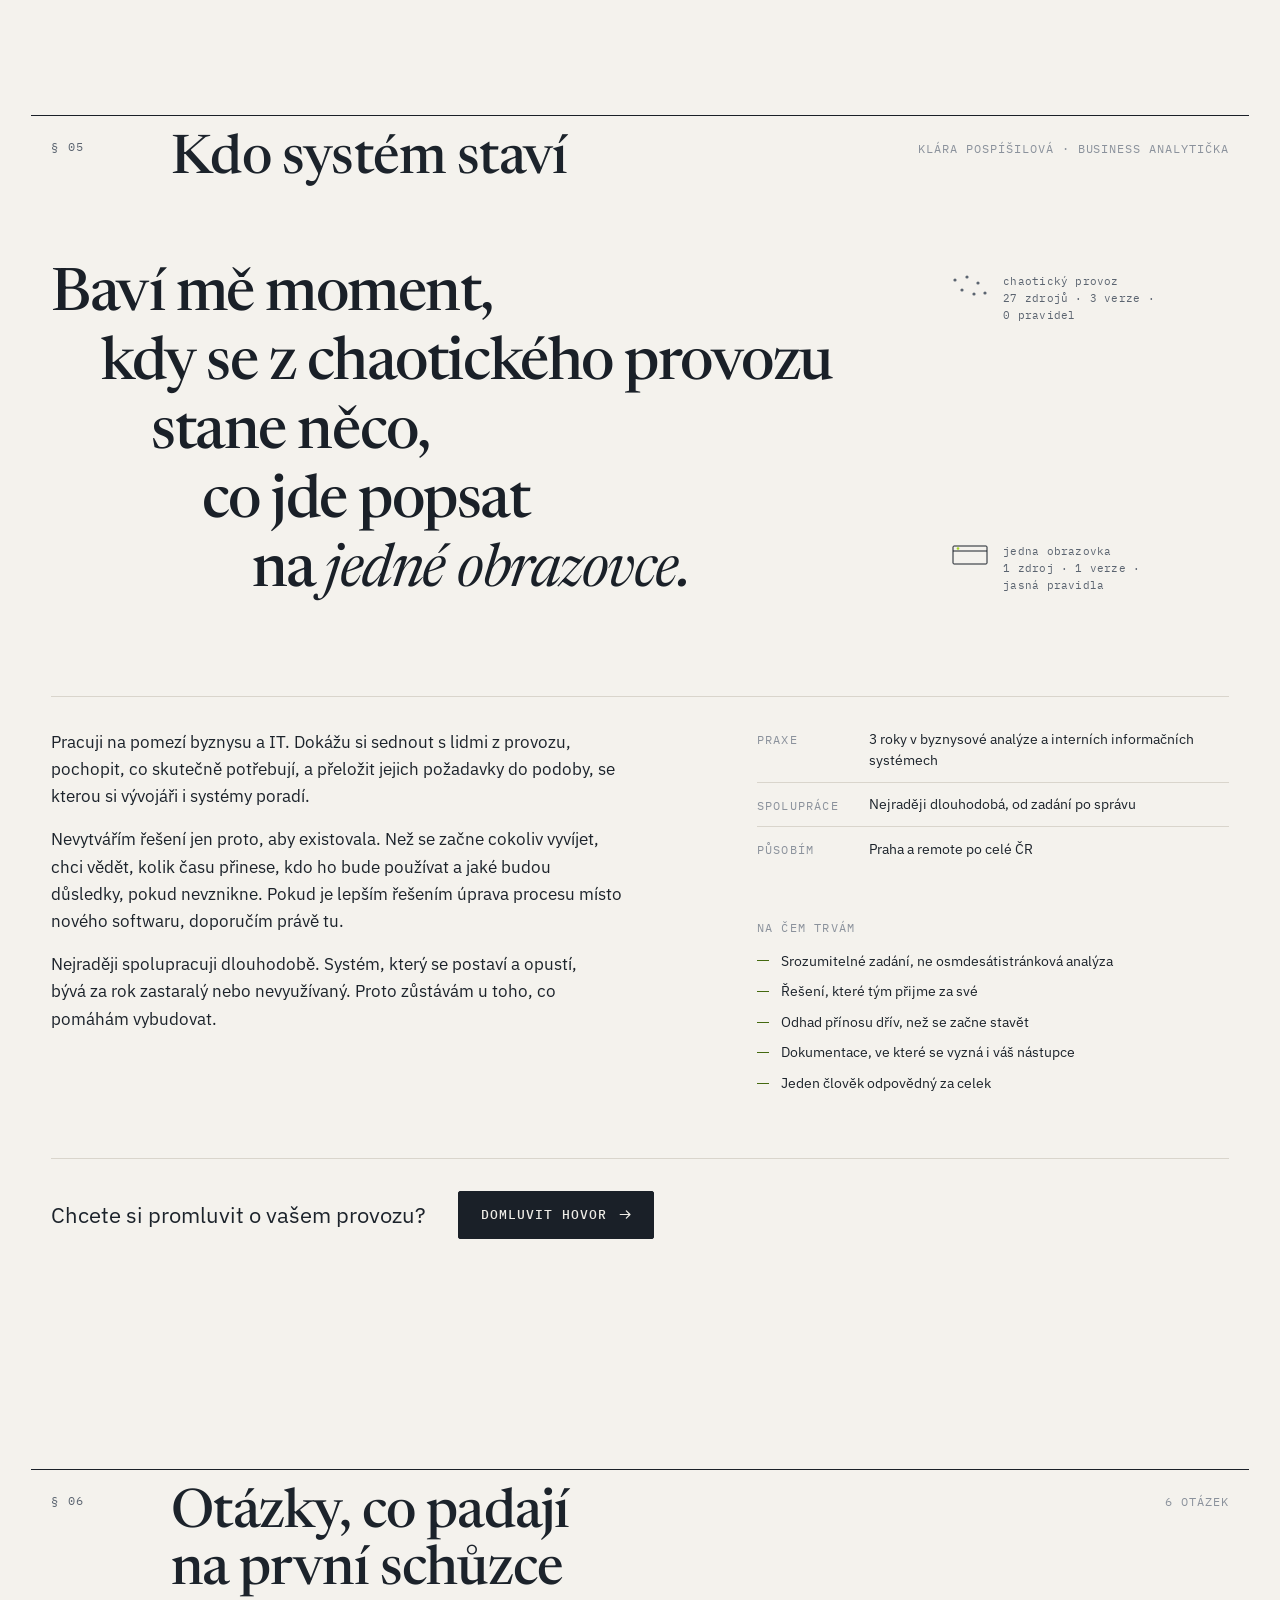
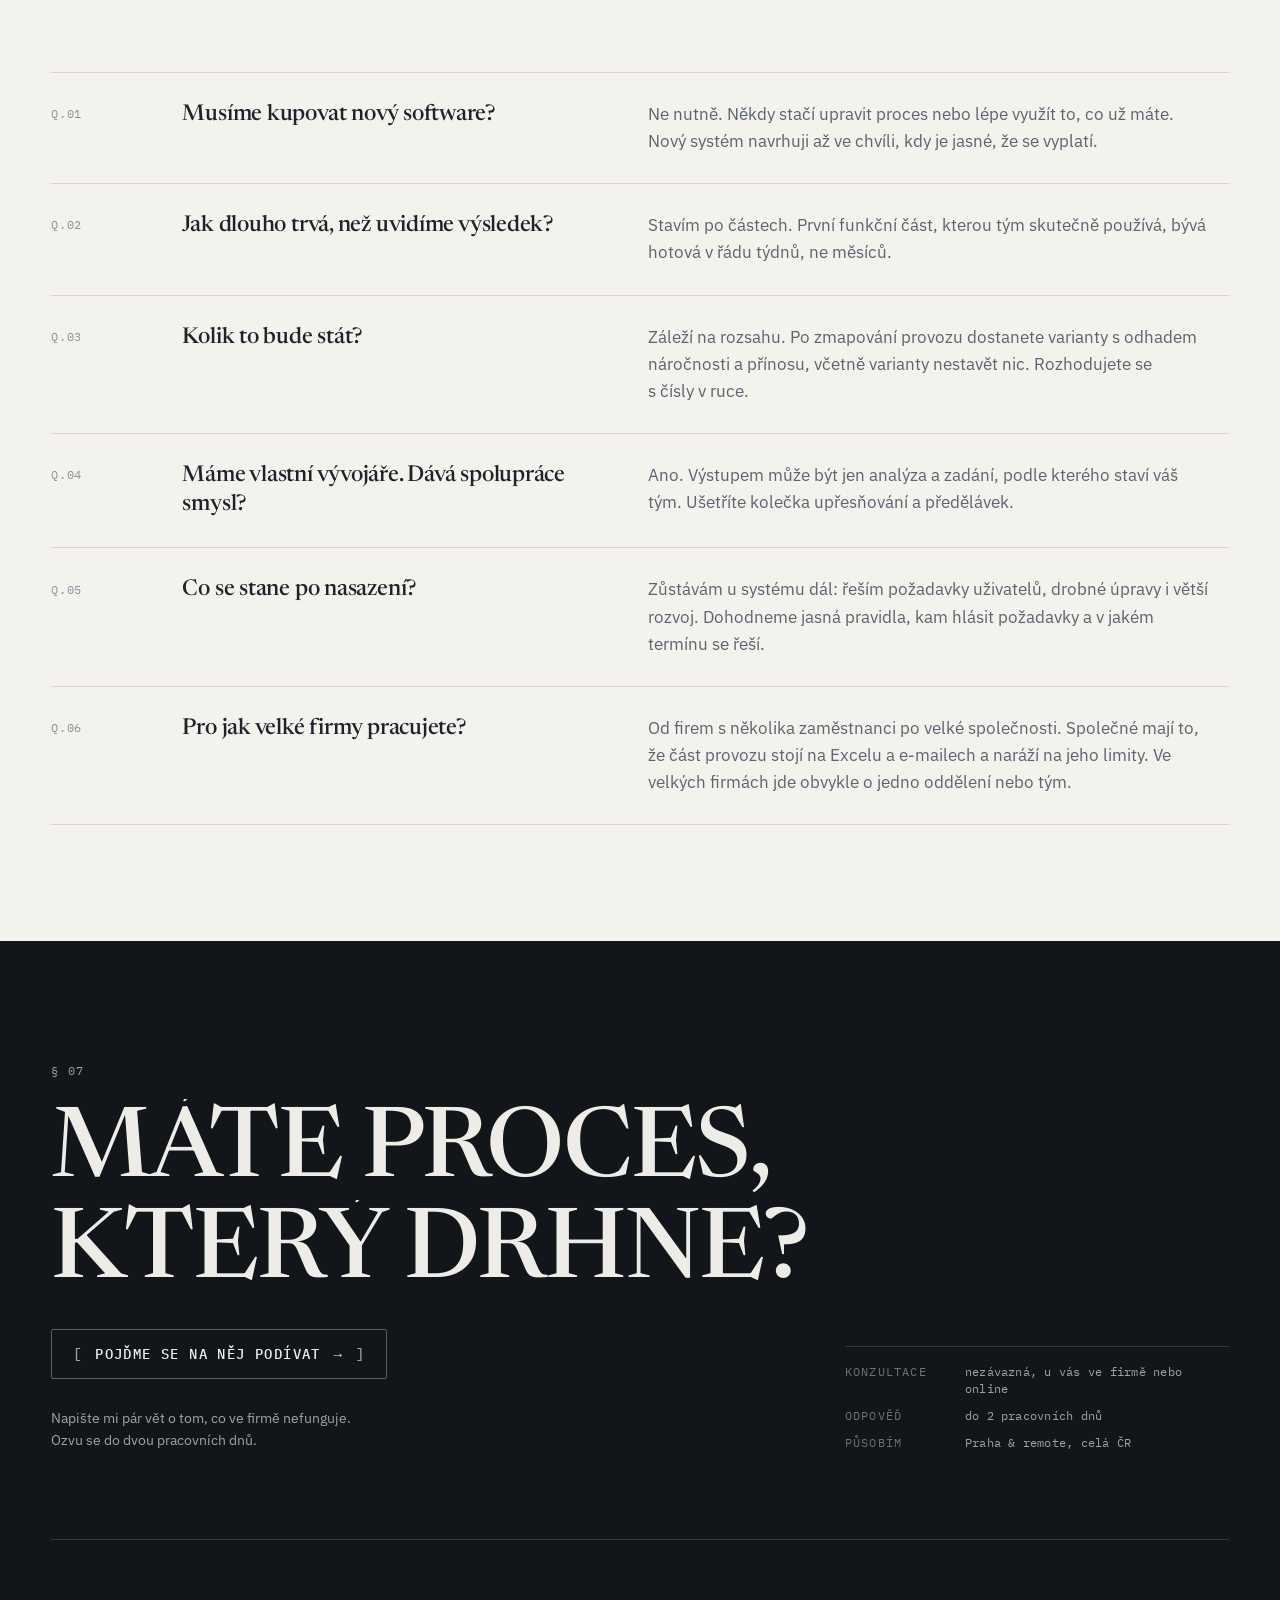
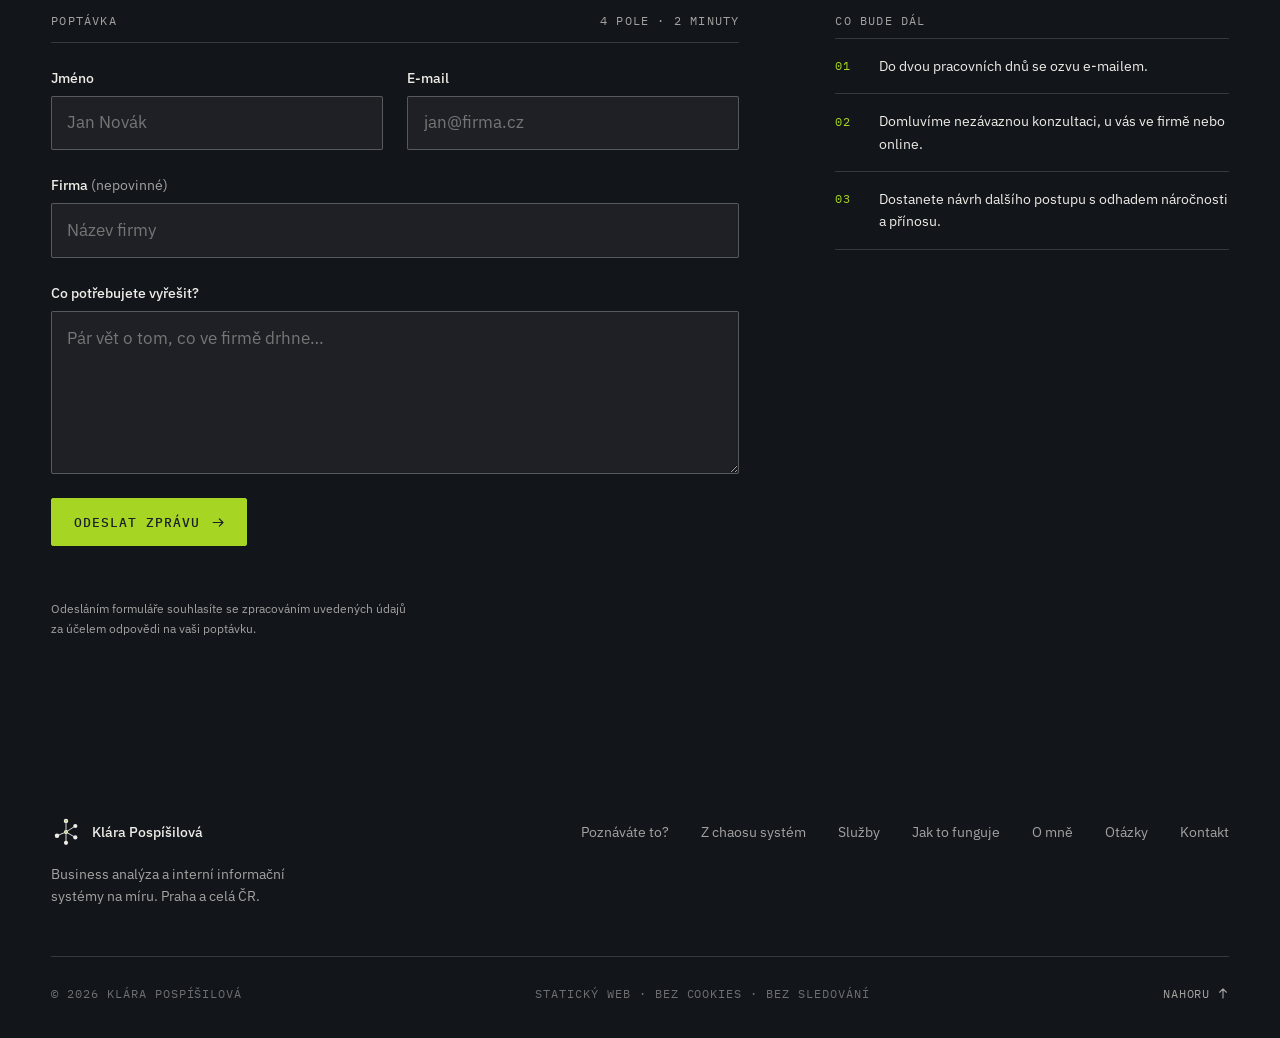
==== commit c915bd27: "Přidat další CTA tlačítka napříč sekcemi Nový reusable blok .section-cta s krátkou výzvou a tlačítke" ====
--- a/index.html
+++ b/index.html
@@ -289,6 +289,10 @@
     </div>
 
     <p class="sec-close">Nic z&nbsp;toho není chyba lidí. Chybí systém, který provoz podrží. <a class="link-arrow" href="#system"><span>Jak z&nbsp;chaosu vzniká</span> <svg class="icon icon-down" aria-hidden="true"><use href="#i-arrow"/></svg></a></p>
+    <div class="section-cta">
+      <p>Poznáváte se v&nbsp;tomhle aspoň v&nbsp;jednom bodě?</p>
+      <a class="btn" href="#kontakt">Pojďme to probrat <svg class="icon" aria-hidden="true"><use href="#i-arrow"/></svg></a>
+    </div>
   </div>
 </section>
 
@@ -531,6 +535,10 @@
         </div>
       </li>
     </ol>
+    <div class="section-cta">
+      <p>Nejste si jistí, která služba padne na míru?</p>
+      <a class="btn" href="#kontakt">Domluvit konzultaci <svg class="icon" aria-hidden="true"><use href="#i-arrow"/></svg></a>
+    </div>
   </div>
 </section>
 
@@ -627,6 +635,10 @@
         </li>
       </ol>
     </div>
+    <div class="section-cta">
+      <p>Chcete začít mapou vlastního provozu?</p>
+      <a class="btn" href="#kontakt">Napsat Kláře <svg class="icon" aria-hidden="true"><use href="#i-arrow"/></svg></a>
+    </div>
   </div>
 </section>
 
@@ -677,6 +689,10 @@
         </ul>
       </div>
     </div>
+    <div class="section-cta">
+      <p>Chcete si promluvit o&nbsp;vašem provozu?</p>
+      <a class="btn" href="#kontakt">Domluvit hovor <svg class="icon" aria-hidden="true"><use href="#i-arrow"/></svg></a>
+    </div>
   </div>
 </section>
 
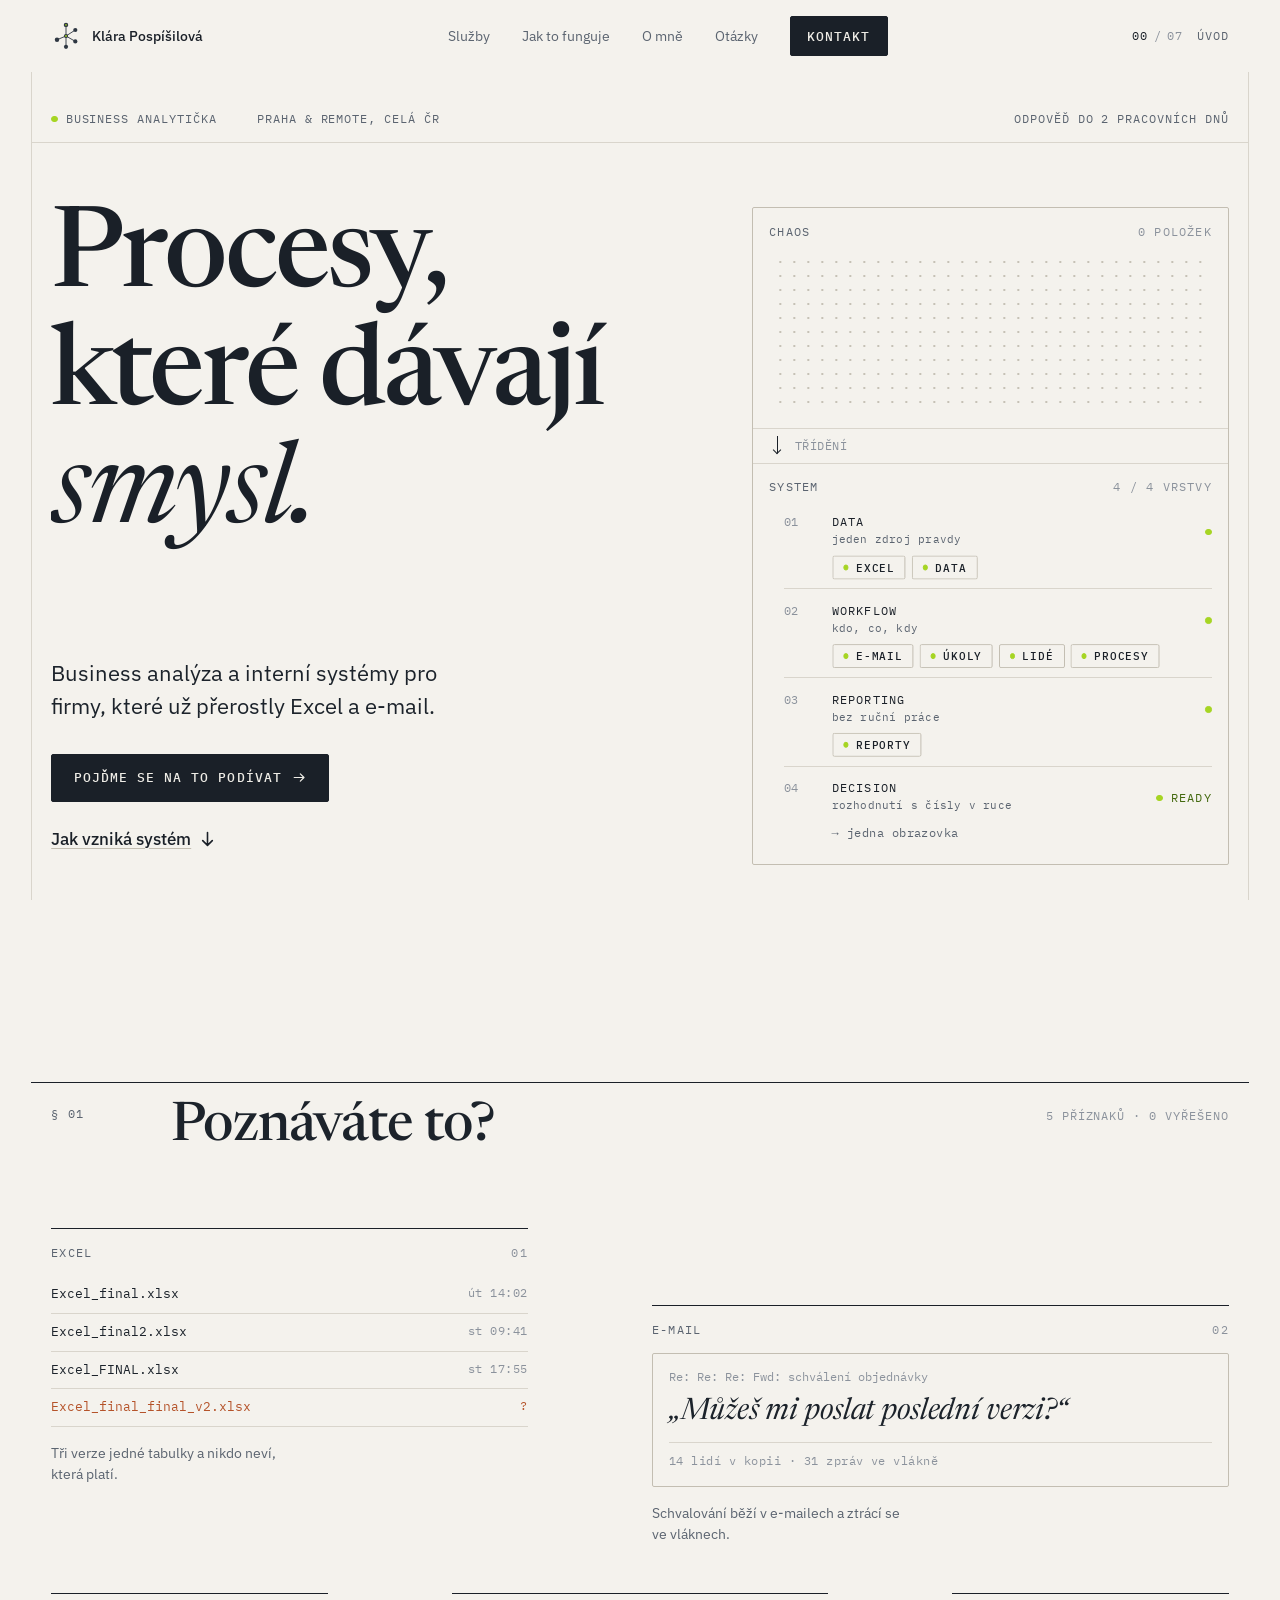
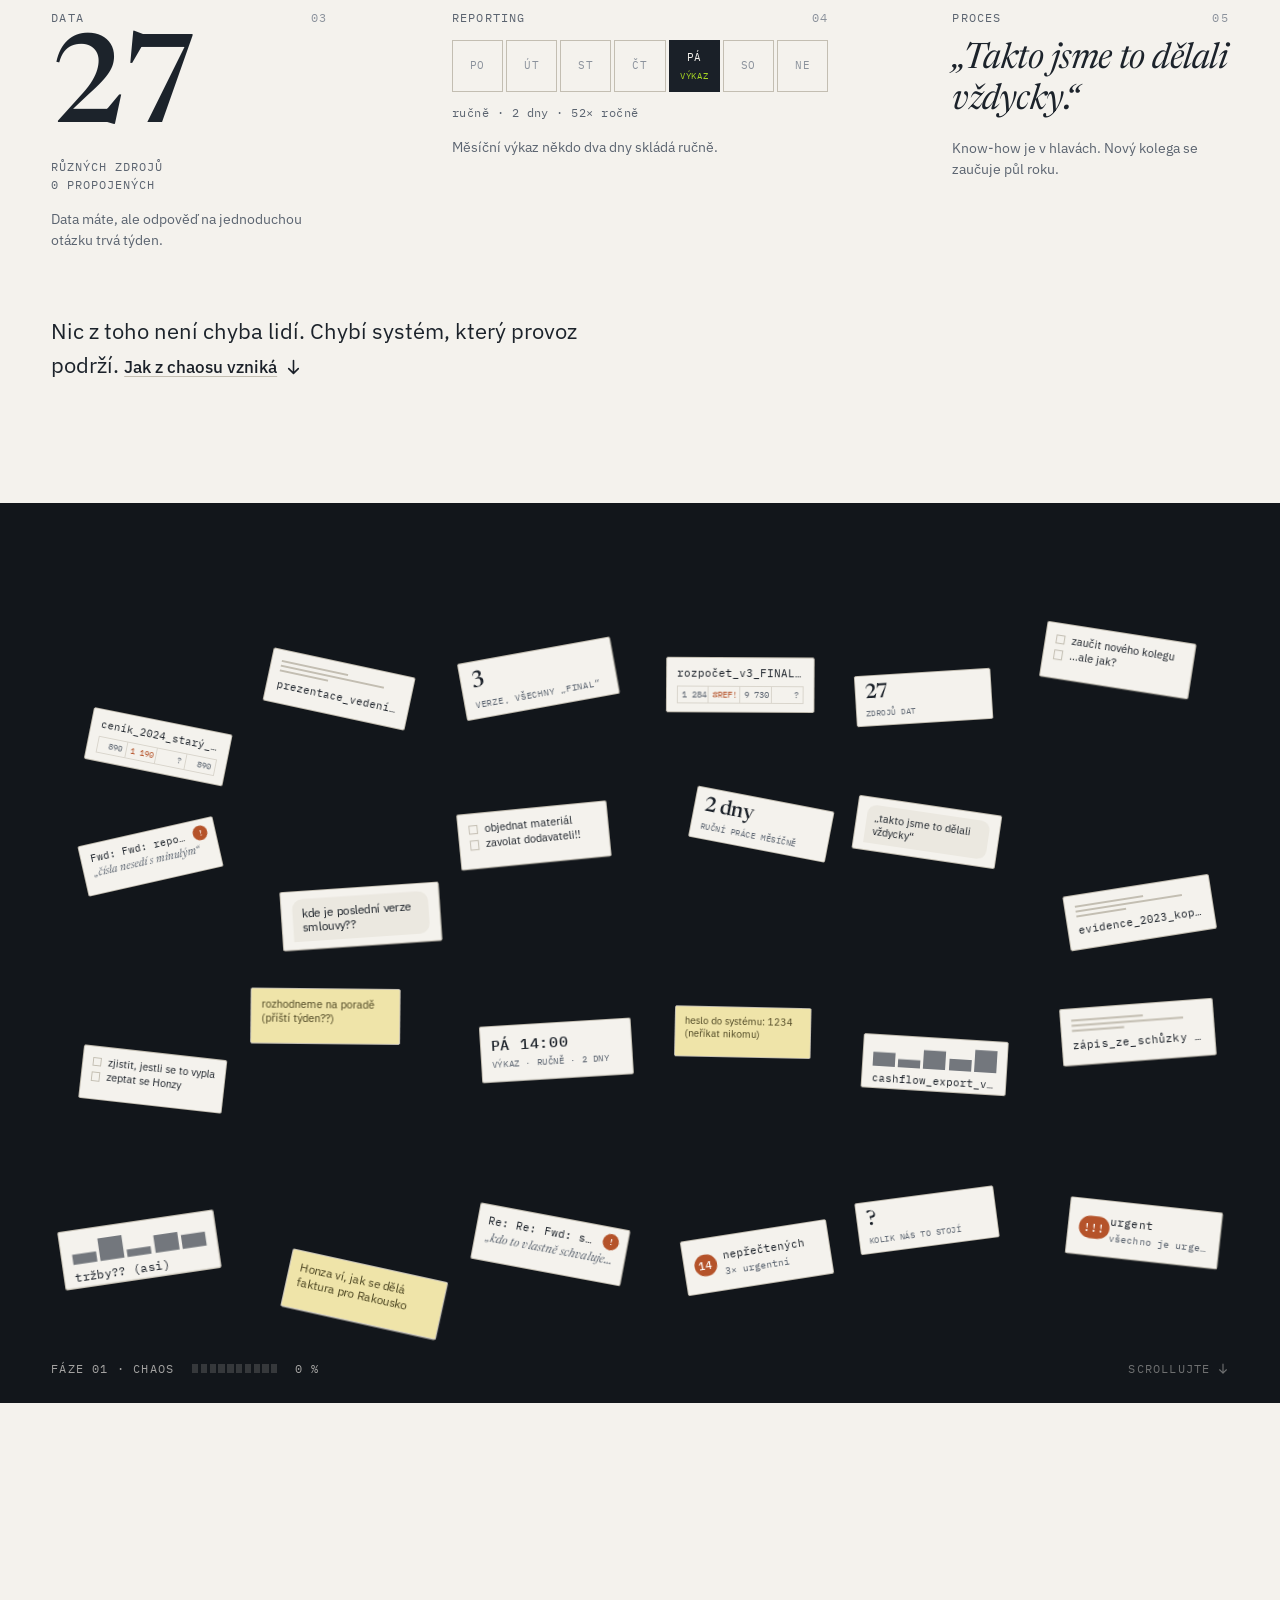
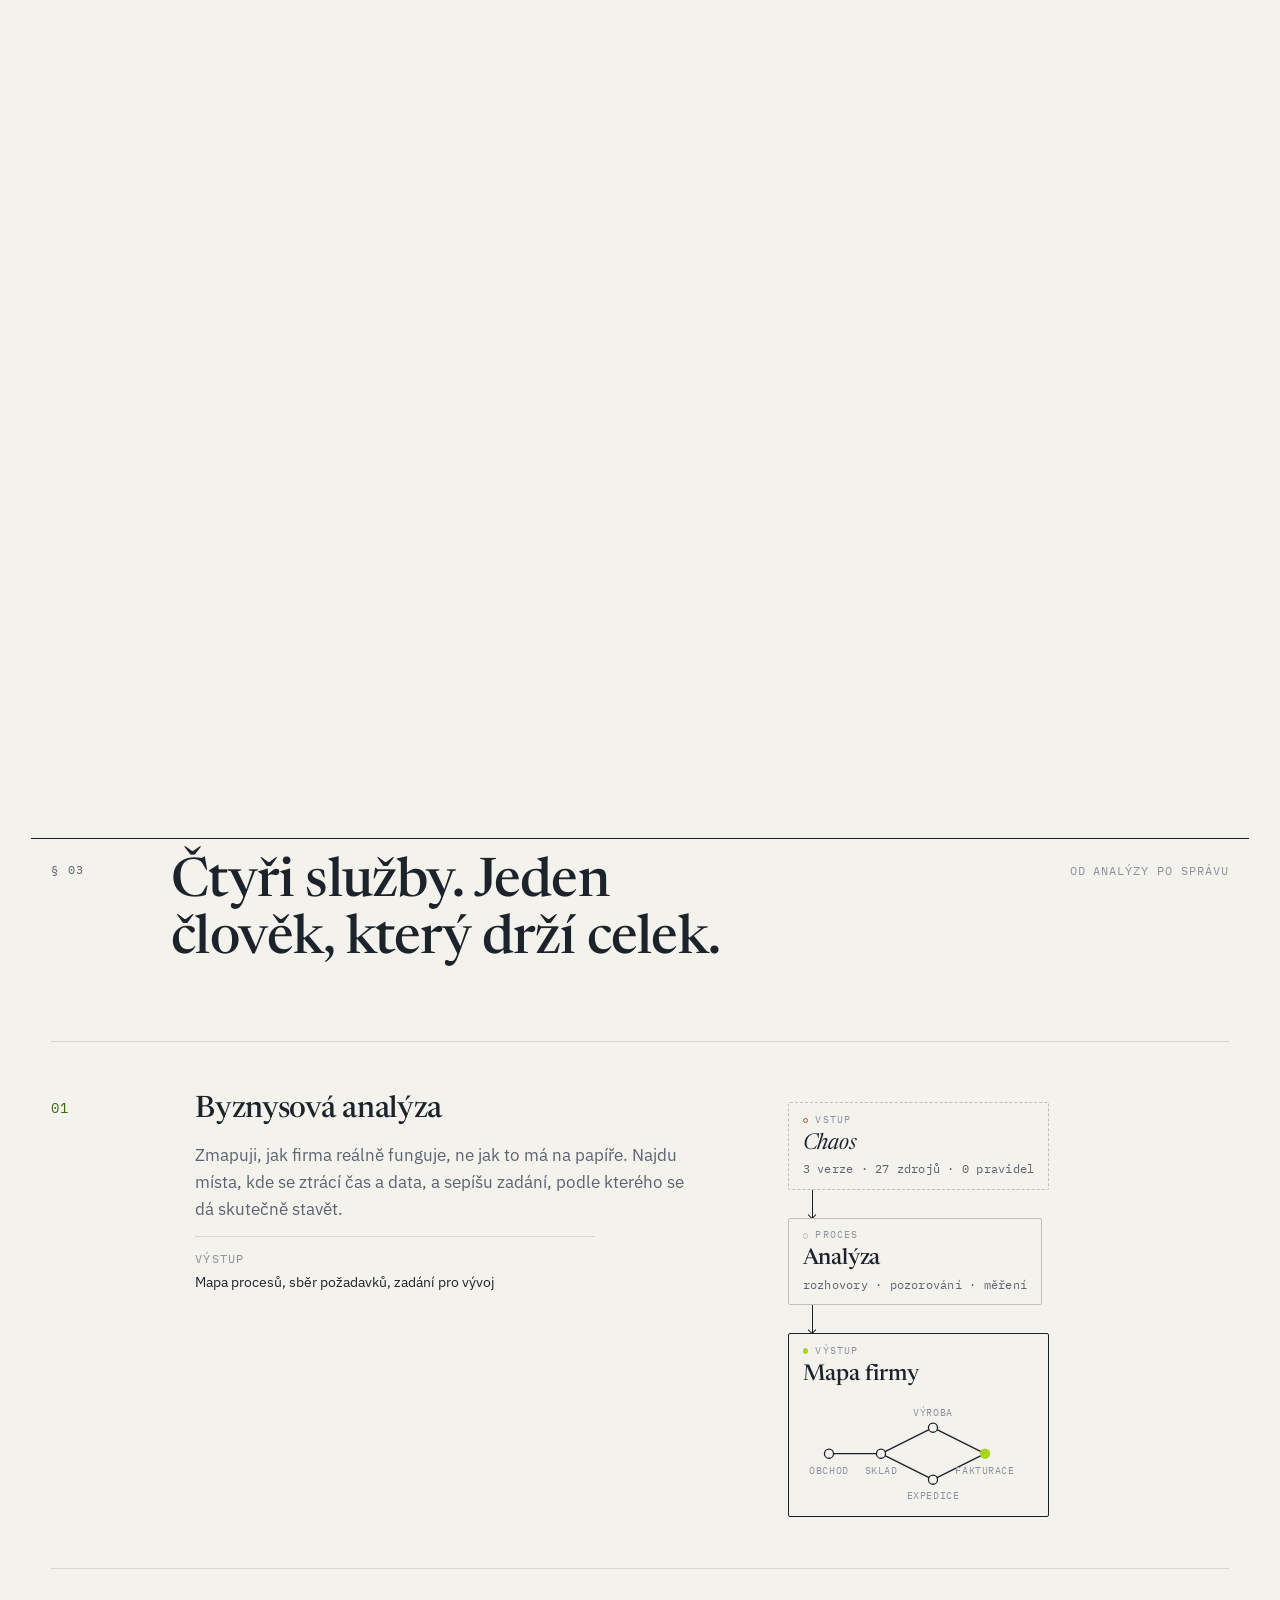
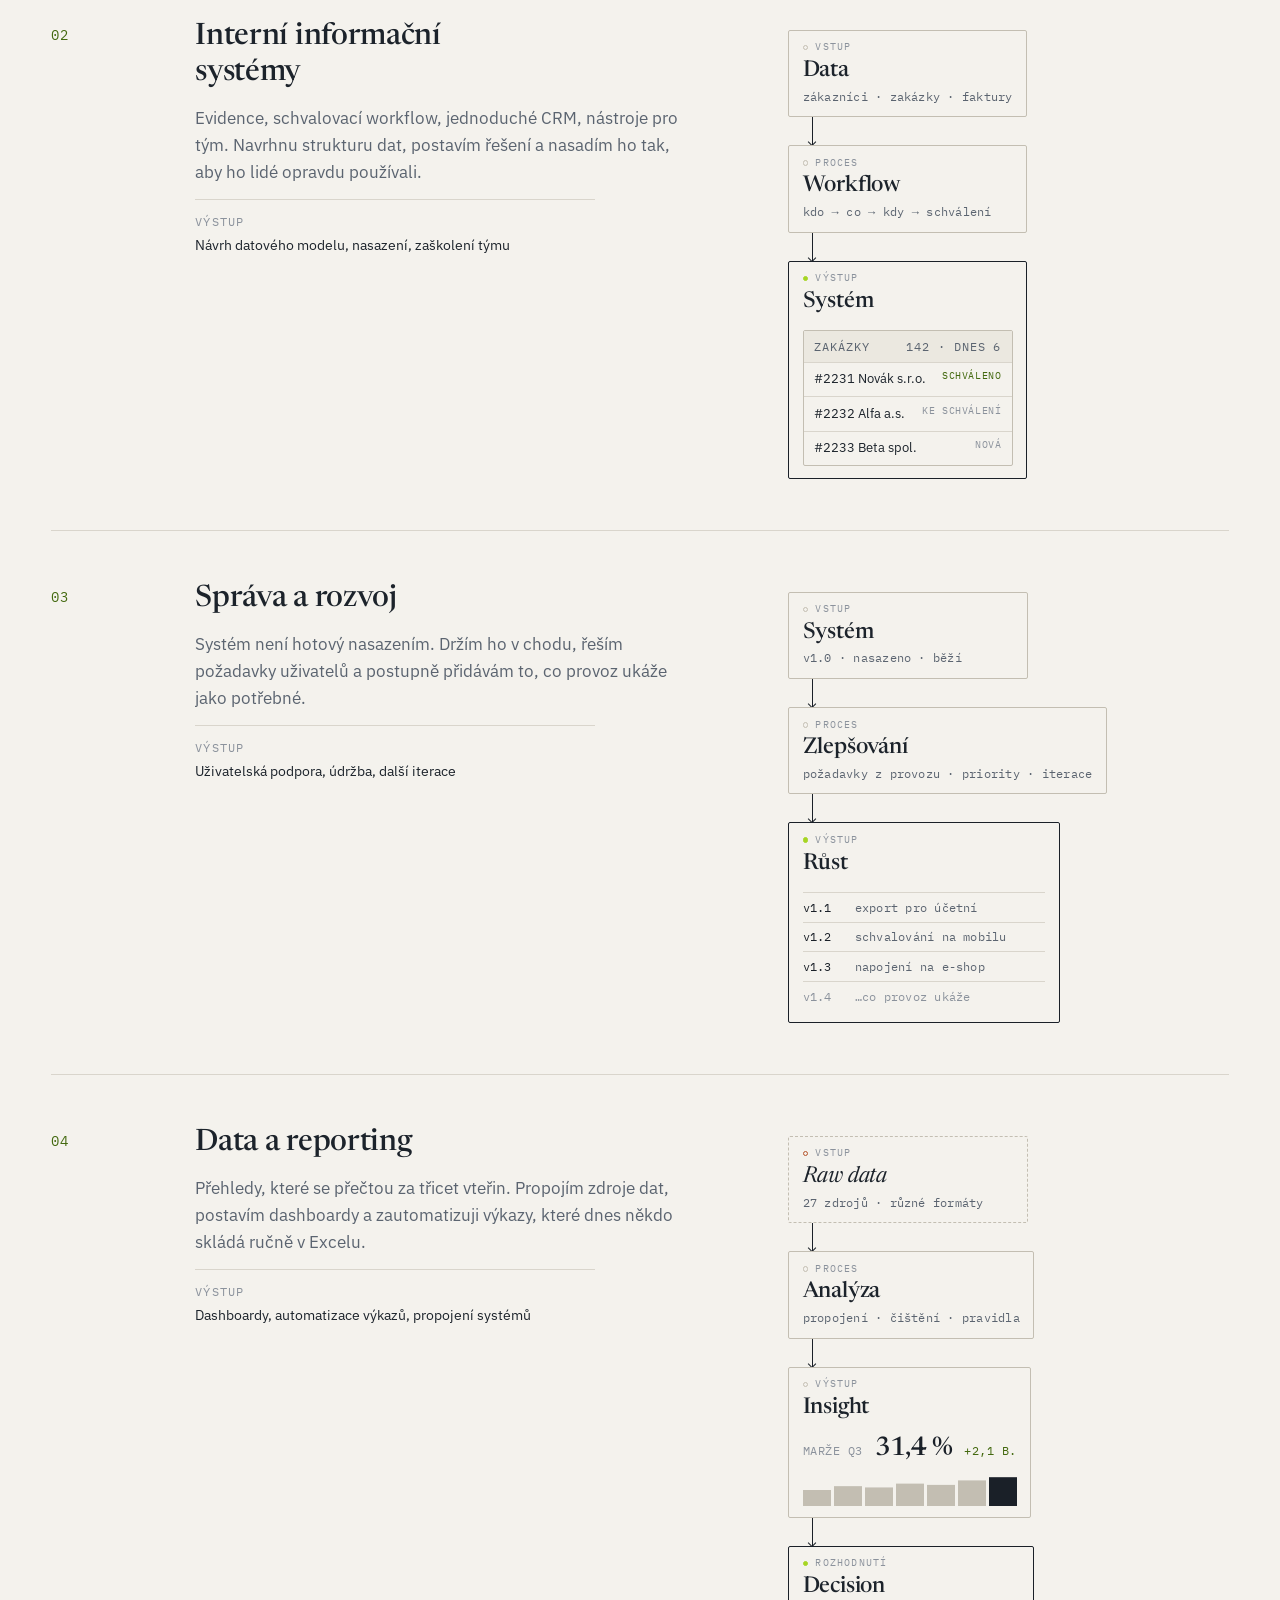
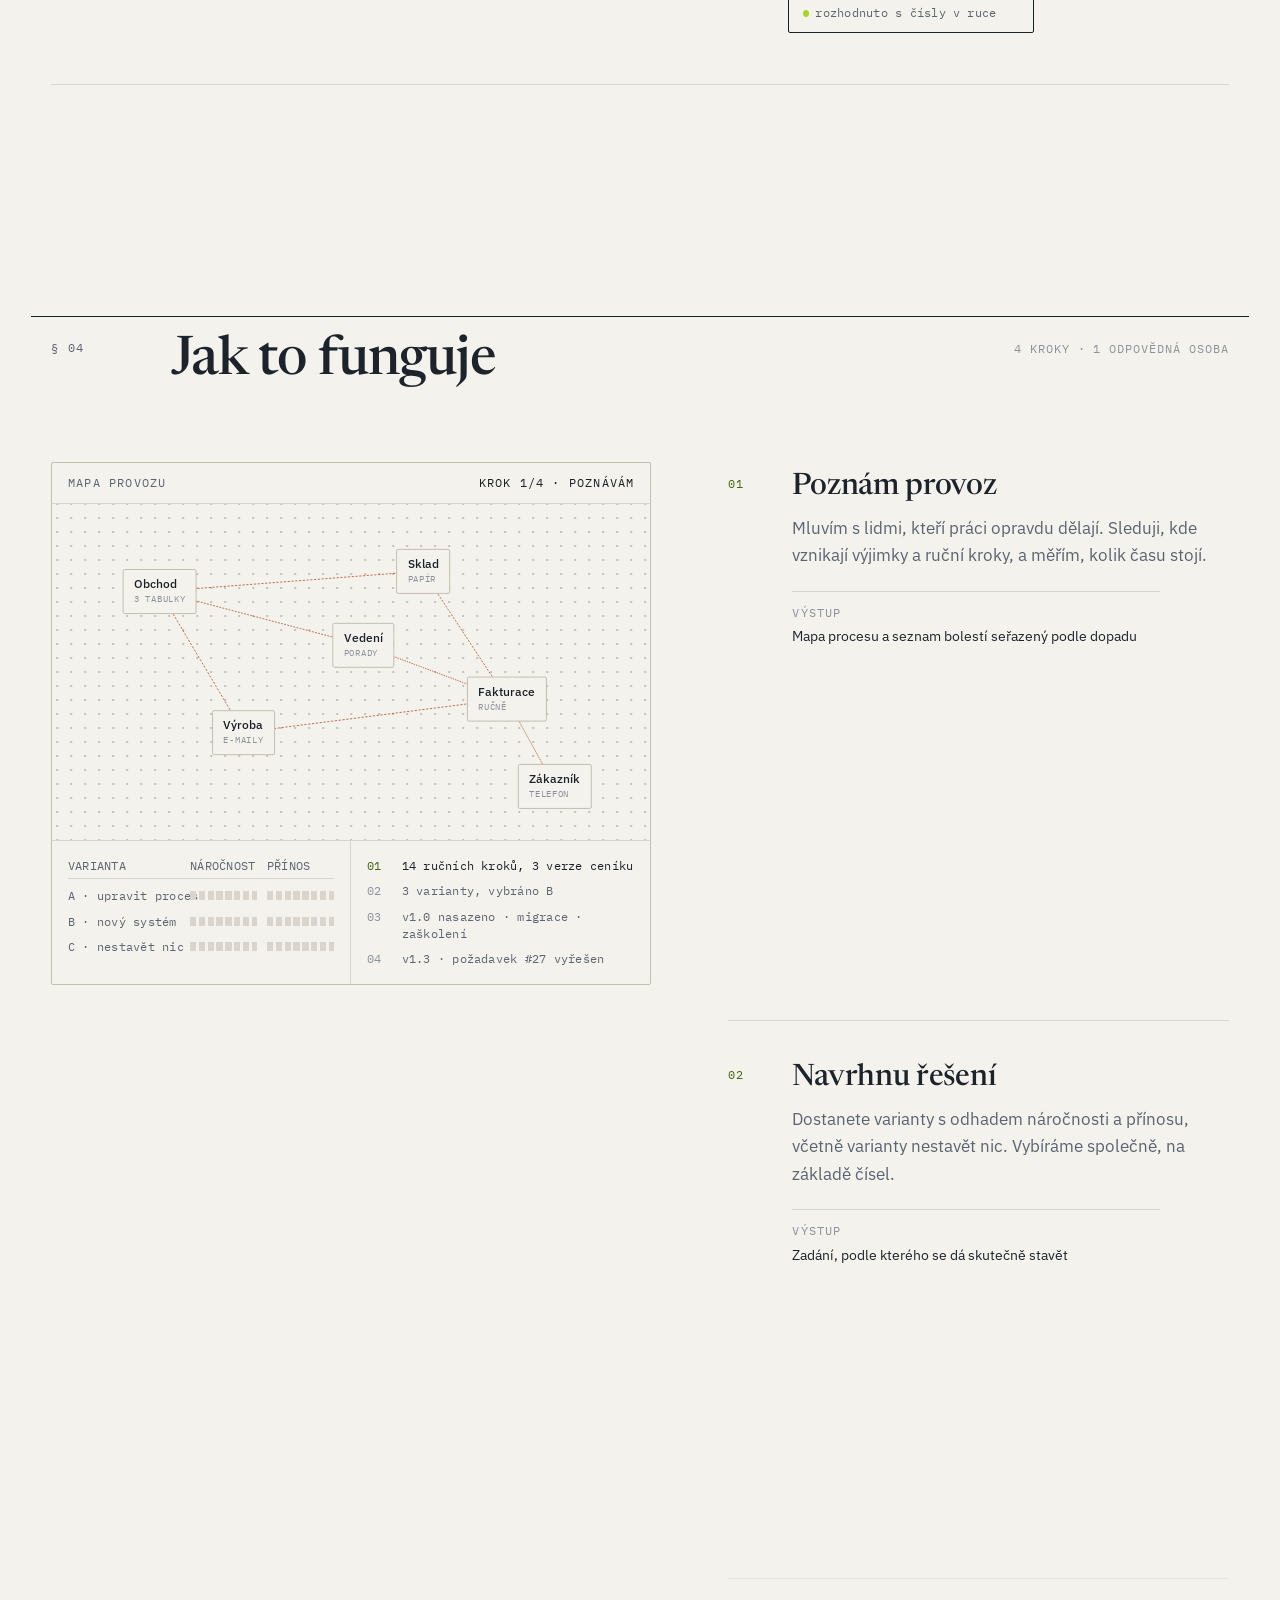
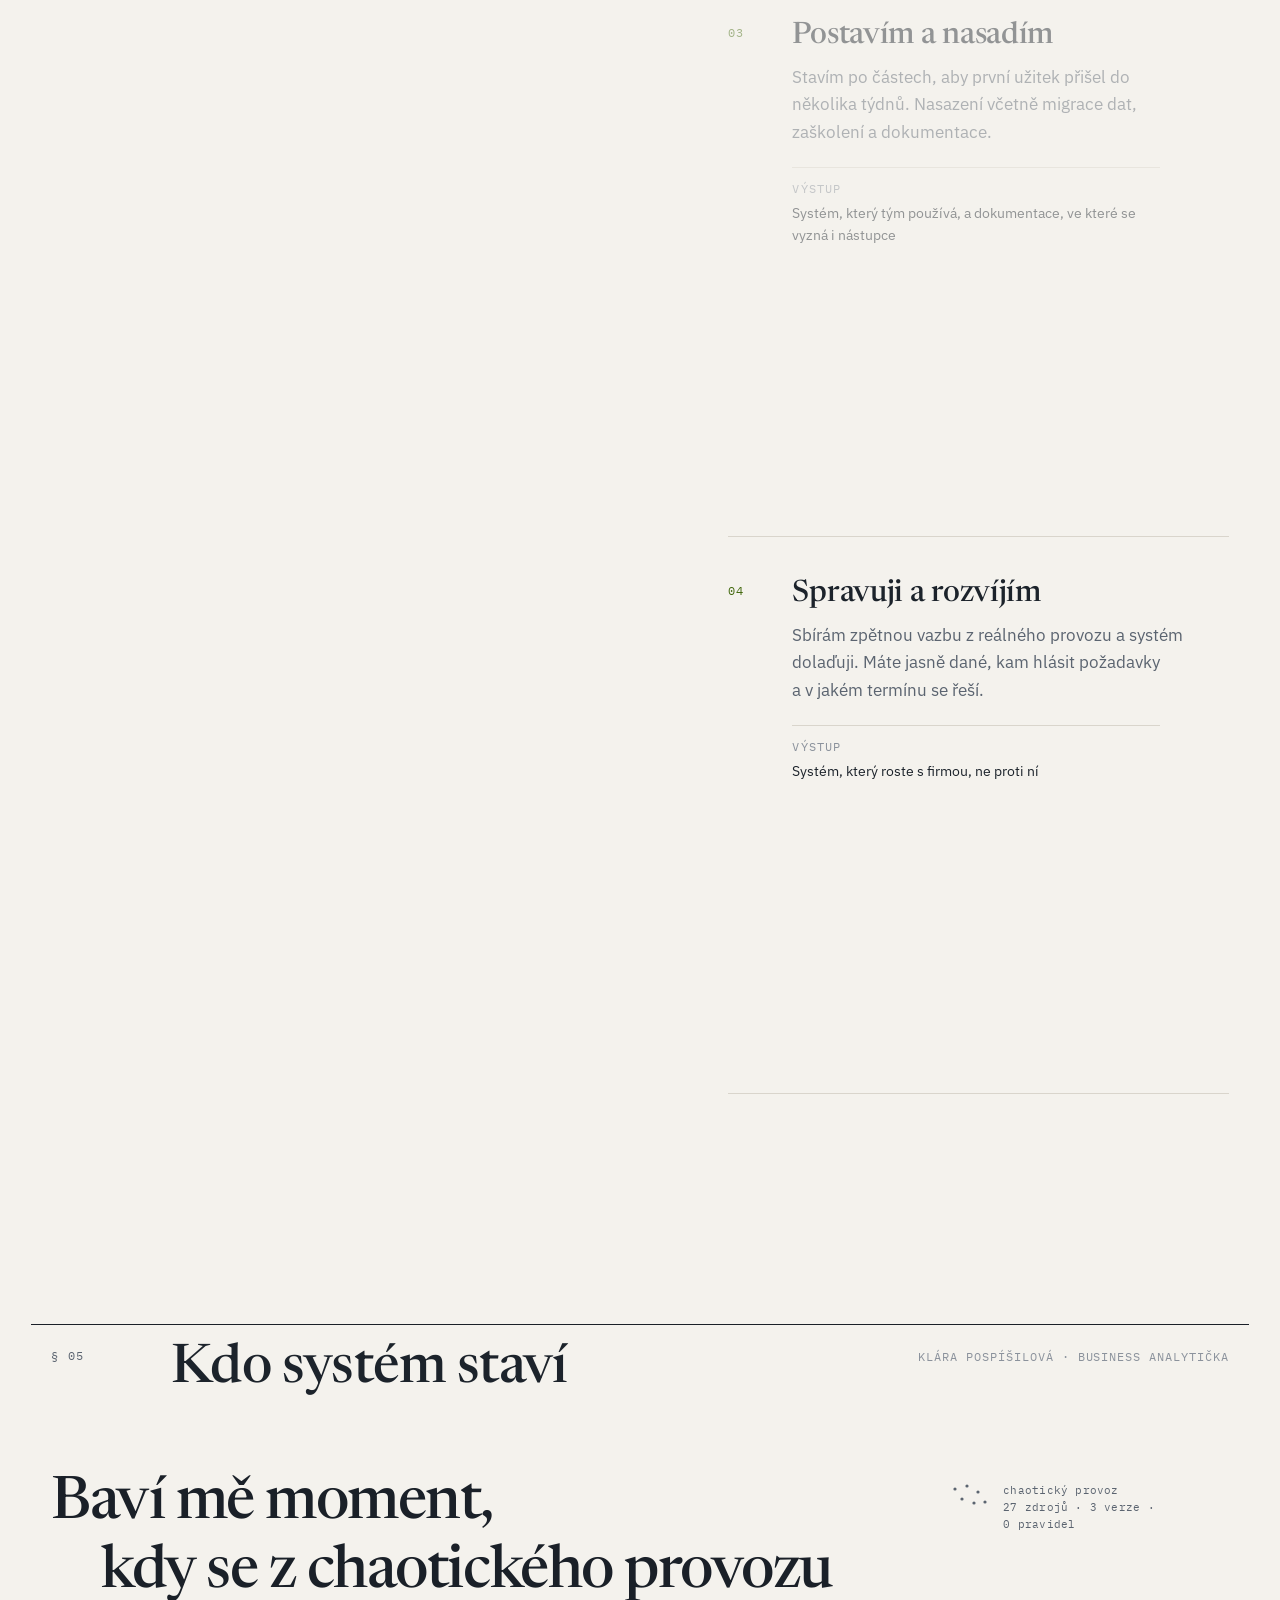
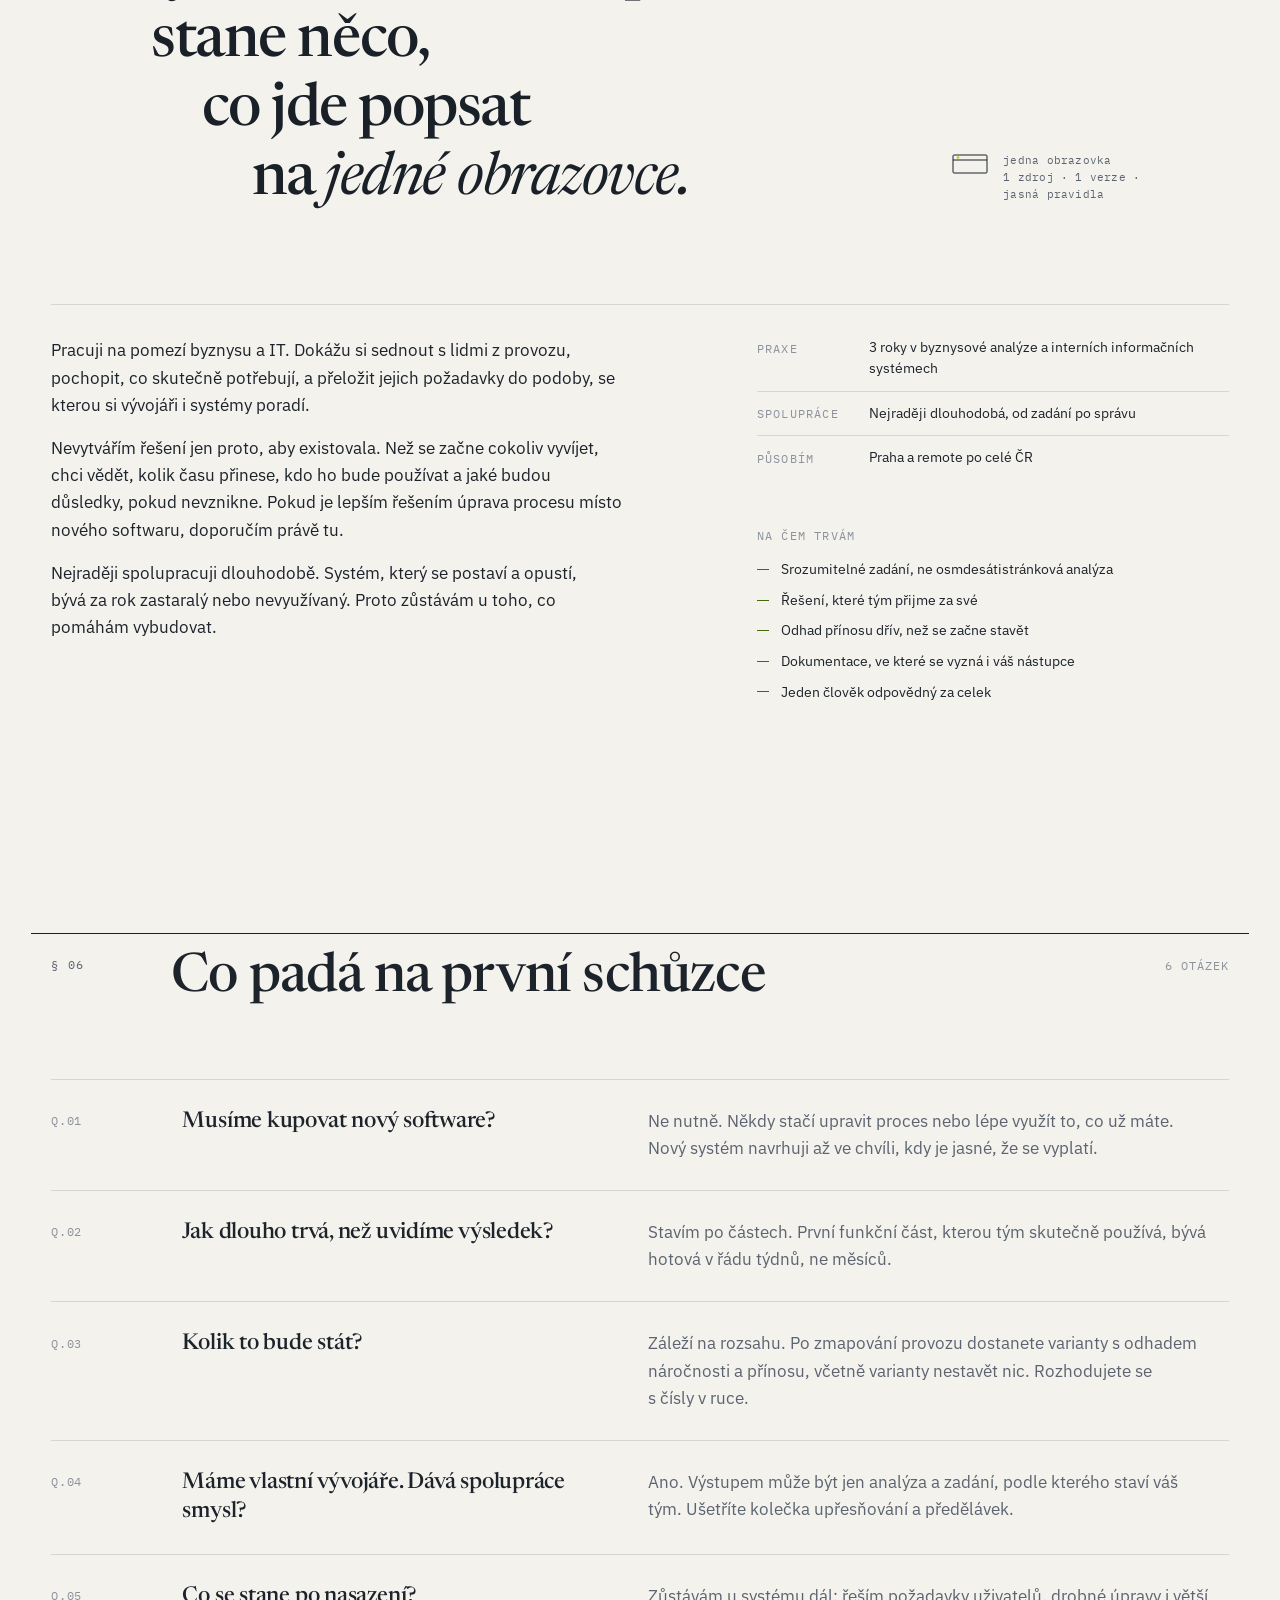
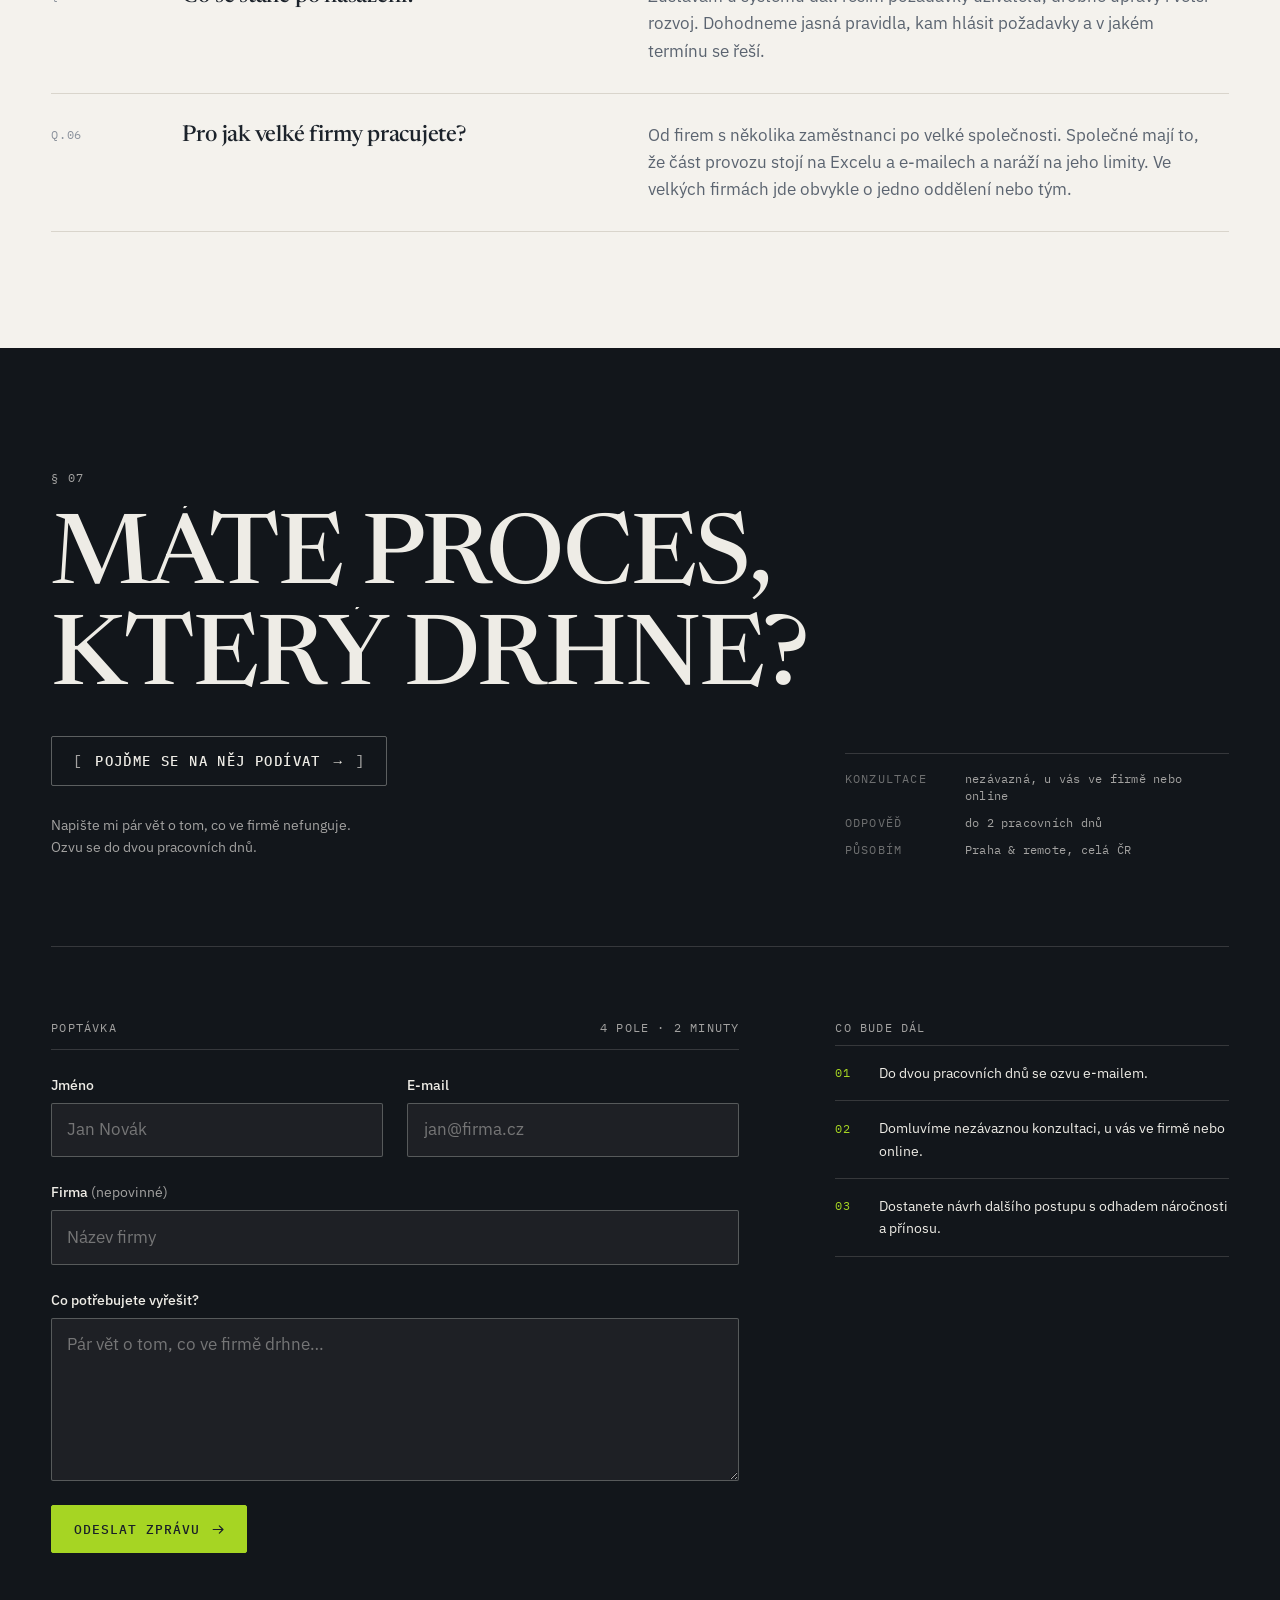
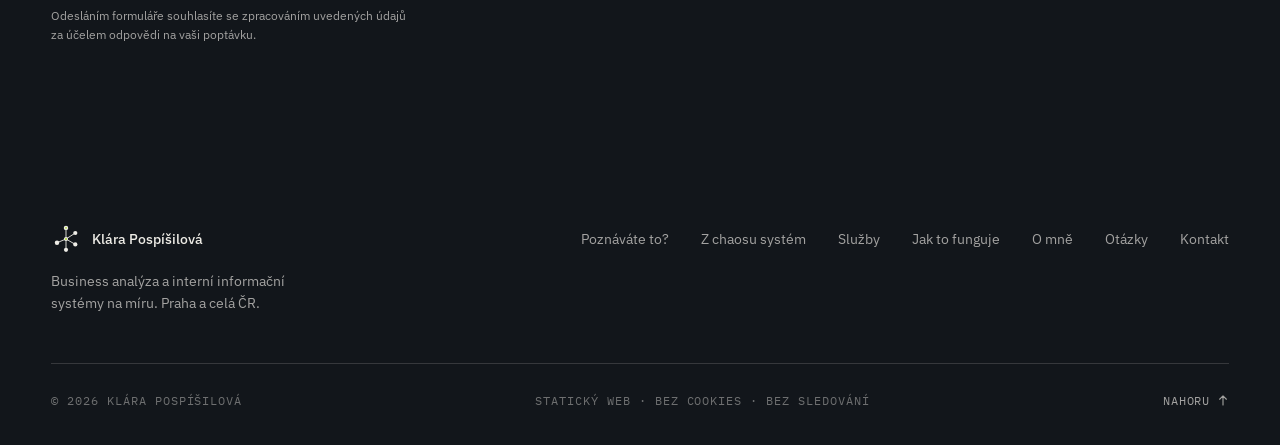
==== commit 37f7f5cf: "Install Vercel Web Analytics ## Vercel Web Analytics Implementation  Successfully installed and conf" ====
--- a/index.html
+++ b/index.html
@@ -41,6 +41,11 @@
 <script>document.documentElement.classList.add('js')</script>
 <script src="/main.js" defer></script>
 <script src="/scenes.js" defer></script>
+
+<script>
+  window.va = window.va || function () { (window.vaq = window.vaq || []).push(arguments); };
+</script>
+<script defer src="/_vercel/insights/script.js"></script>
 
 <script type="application/ld+json">
 {
@@ -289,10 +294,6 @@
     </div>
 
     <p class="sec-close">Nic z&nbsp;toho není chyba lidí. Chybí systém, který provoz podrží. <a class="link-arrow" href="#system"><span>Jak z&nbsp;chaosu vzniká</span> <svg class="icon icon-down" aria-hidden="true"><use href="#i-arrow"/></svg></a></p>
-    <div class="section-cta">
-      <p>Poznáváte se v&nbsp;tomhle aspoň v&nbsp;jednom bodě?</p>
-      <a class="btn" href="#kontakt">Pojďme to probrat <svg class="icon" aria-hidden="true"><use href="#i-arrow"/></svg></a>
-    </div>
   </div>
 </section>
 
@@ -535,10 +536,6 @@
         </div>
       </li>
     </ol>
-    <div class="section-cta">
-      <p>Nejste si jistí, která služba padne na míru?</p>
-      <a class="btn" href="#kontakt">Domluvit konzultaci <svg class="icon" aria-hidden="true"><use href="#i-arrow"/></svg></a>
-    </div>
   </div>
 </section>
 
@@ -596,35 +593,20 @@
       <ol class="psteps">
         <li class="pstep" data-step="1">
           <p class="pstep-n mono">01</p>
-          <h3>Seznámím se s&nbsp;provozem</h3>
+          <h3>Poznám provoz</h3>
           <p>Mluvím s&nbsp;lidmi, kteří práci opravdu dělají. Sleduji, kde vznikají výjimky a&nbsp;ruční kroky, a&nbsp;měřím, kolik času stojí.</p>
           <p class="pstep-out"><span class="mono">Výstup</span>Mapa procesu a&nbsp;seznam bolestí seřazený podle dopadu</p>
         </li>
         <li class="pstep" data-step="2">
           <p class="pstep-n mono">02</p>
           <h3>Navrhnu řešení</h3>
-          <p>Z&nbsp;mapy provozu vznikne několik variant s&nbsp;odhadem náročnosti a&nbsp;přínosu, včetně varianty nestavět nic. Vybíráme společně, na základě čísel, ne pocitů.</p>
-          <ul class="pstep-list">
-            <li><b>Varianta A</b> — upravit proces, bez nového softwaru</li>
-            <li><b>Varianta B</b> — nový nebo upravený systém na míru</li>
-            <li><b>Varianta C</b> — nestavět nic, jen pojmenovat riziko</li>
-          </ul>
+          <p>Dostanete varianty s&nbsp;odhadem náročnosti a&nbsp;přínosu, včetně varianty nestavět nic. Vybíráme společně, na základě čísel.</p>
           <p class="pstep-out"><span class="mono">Výstup</span>Zadání, podle kterého se dá skutečně stavět</p>
-          <ul class="pstep-out-tags mono">
-            <li>rozsah</li>
-            <li>náročnost</li>
-            <li>přínos</li>
-            <li>doporučení</li>
-          </ul>
         </li>
         <li class="pstep" data-step="3">
           <p class="pstep-n mono">03</p>
           <h3>Postavím a&nbsp;nasadím</h3>
-          <p>Stavím po částech, aby první užitek přišel do několika týdnů. Implementaci volím podle úlohy, ne podle toho, co umím nejradši. Nasazení včetně migrace dat, zaškolení a&nbsp;dokumentace.</p>
-          <ul class="pstep-list">
-            <li><b>Web a&nbsp;rozhraní</b> — JavaScript/TypeScript, React, databáze</li>
-            <li><b>Data a&nbsp;automatizace</b> — Python, SQL</li>
-          </ul>
+          <p>Stavím po částech, aby první užitek přišel do několika týdnů. Nasazení včetně migrace dat, zaškolení a&nbsp;dokumentace.</p>
           <p class="pstep-out"><span class="mono">Výstup</span>Systém, který tým používá, a&nbsp;dokumentace, ve které se vyzná i&nbsp;nástupce</p>
         </li>
         <li class="pstep" data-step="4">
@@ -634,10 +616,6 @@
           <p class="pstep-out"><span class="mono">Výstup</span>Systém, který roste s&nbsp;firmou, ne proti ní</p>
         </li>
       </ol>
-    </div>
-    <div class="section-cta">
-      <p>Chcete začít mapou vlastního provozu?</p>
-      <a class="btn" href="#kontakt">Napsat Kláře <svg class="icon" aria-hidden="true"><use href="#i-arrow"/></svg></a>
     </div>
   </div>
 </section>
@@ -689,10 +667,6 @@
         </ul>
       </div>
     </div>
-    <div class="section-cta">
-      <p>Chcete si promluvit o&nbsp;vašem provozu?</p>
-      <a class="btn" href="#kontakt">Domluvit hovor <svg class="icon" aria-hidden="true"><use href="#i-arrow"/></svg></a>
-    </div>
   </div>
 </section>
 
@@ -701,7 +675,7 @@
   <div class="wrap">
     <header class="sec-head">
       <p class="sec-idx mono">§ 06</p>
-      <h2 class="sec-title" id="otazky-title">Otázky, co padají na první schůzce</h2>
+      <h2 class="sec-title" id="otazky-title">Co padá na první schůzce</h2>
       <p class="sec-meta mono">6 otázek</p>
     </header>
     <ul class="qa-list" data-reveal>
@@ -831,15 +805,5 @@
     </div>
   </div>
 </footer>
-
-<div class="cookie-jar" id="cookie-jar" role="note" aria-label="Poznámka o cookies" hidden>
-  <p class="cookie-jar-icon" aria-hidden="true">🍪</p>
-  <div class="cookie-jar-body">
-    <p class="cookie-jar-title mono">Cookies? Ani drobek.</p>
-    <p>Tenhle web nic neukládá, nikoho nesleduje a&nbsp;neposílá vaše data nikam za roh. Kdybychom cookies přece jen měli, klikali byste teď na tlačítko „Souhlasím“ a&nbsp;stejně by vám nezbylo nic jiného. Takhle si aspoň dejte tu opravdovou.</p>
-  </div>
-  <button class="cookie-jar-close" type="button" data-cookie-dismiss>Dobrou chuť</button>
-</div>
-
 </body>
 </html>
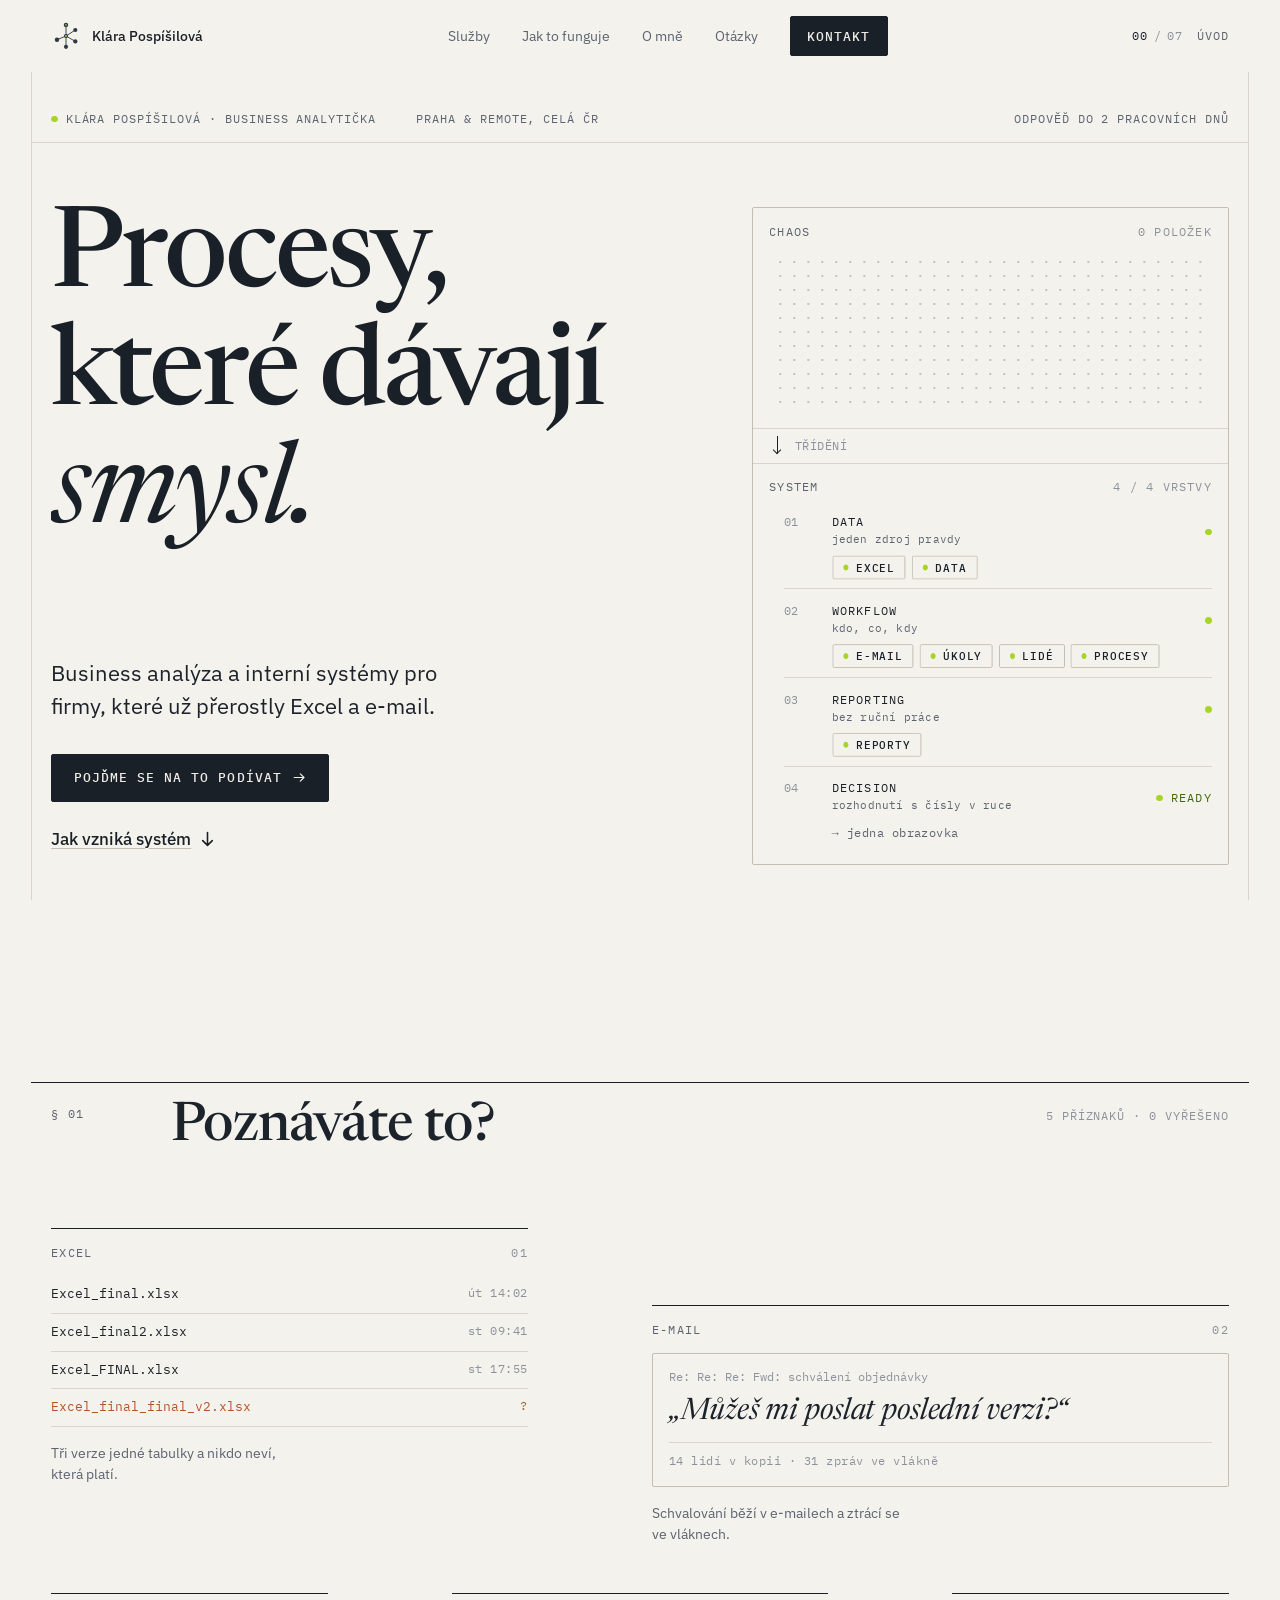
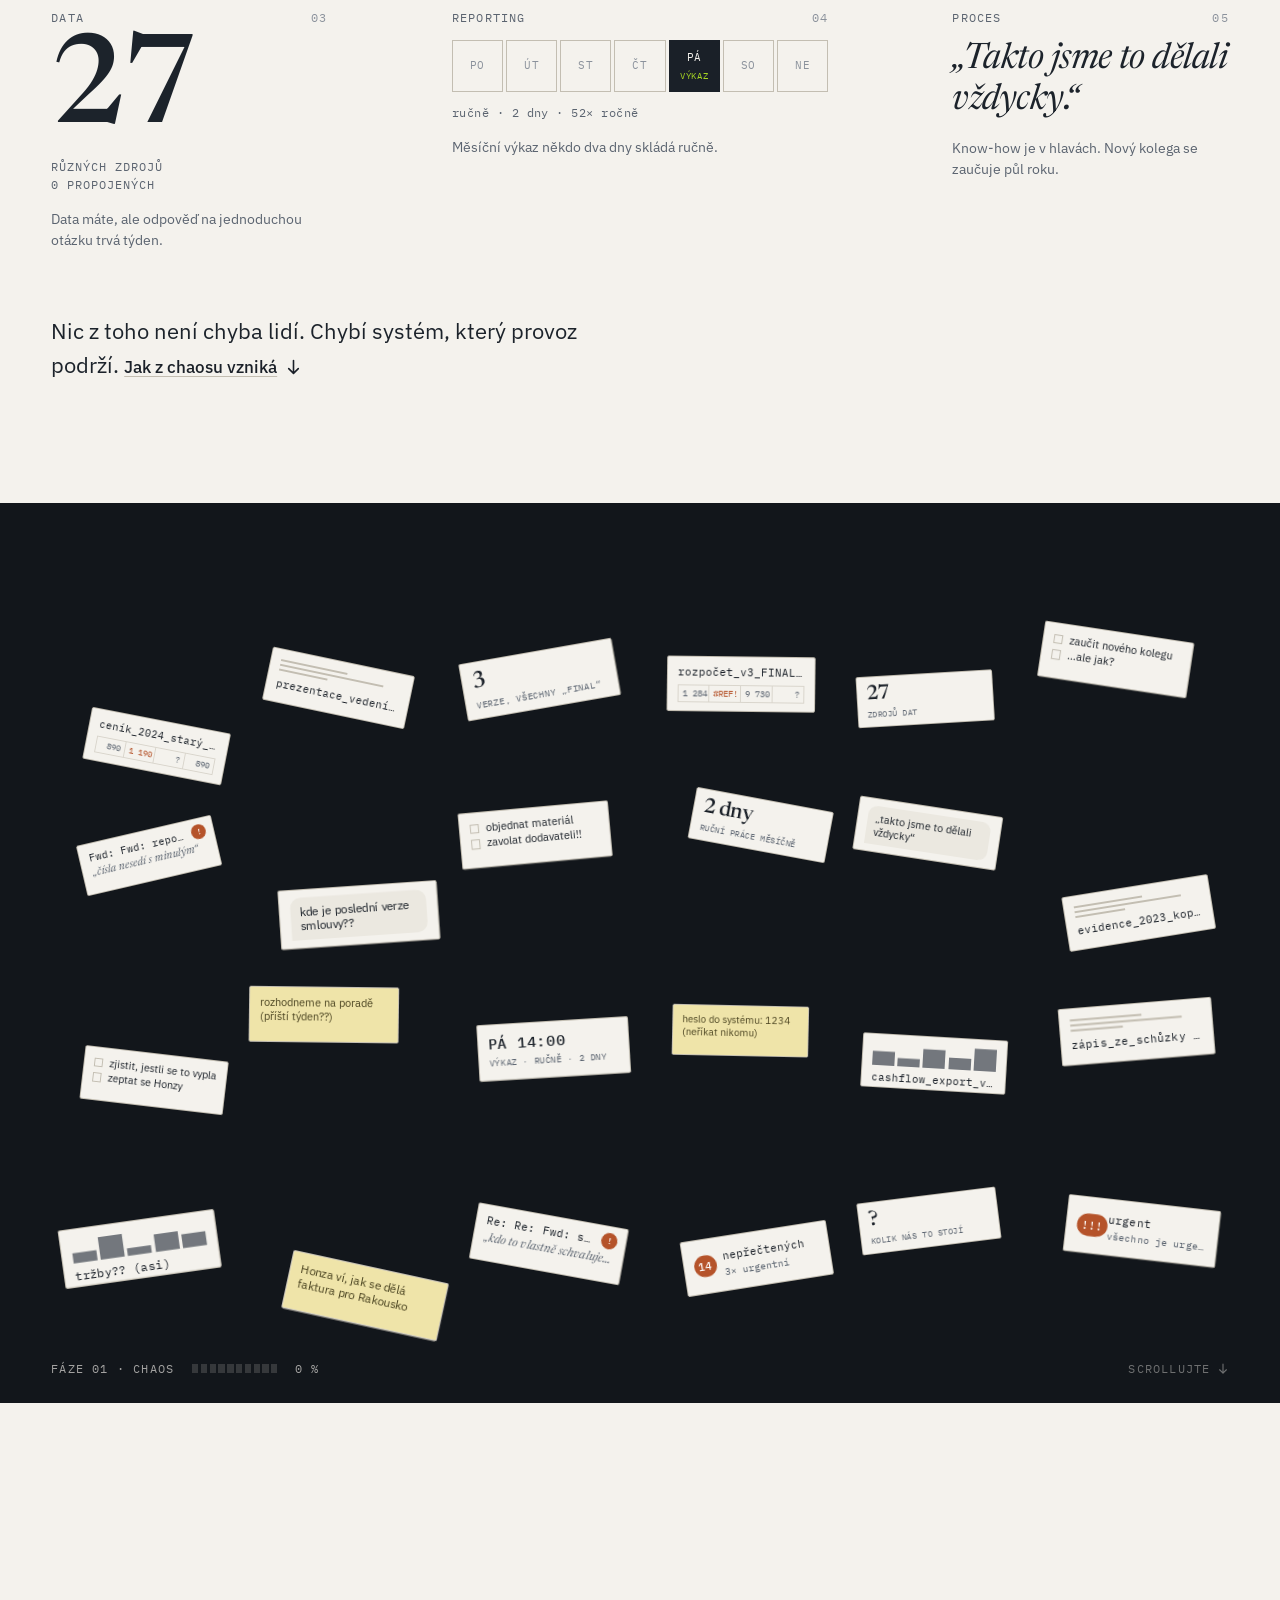
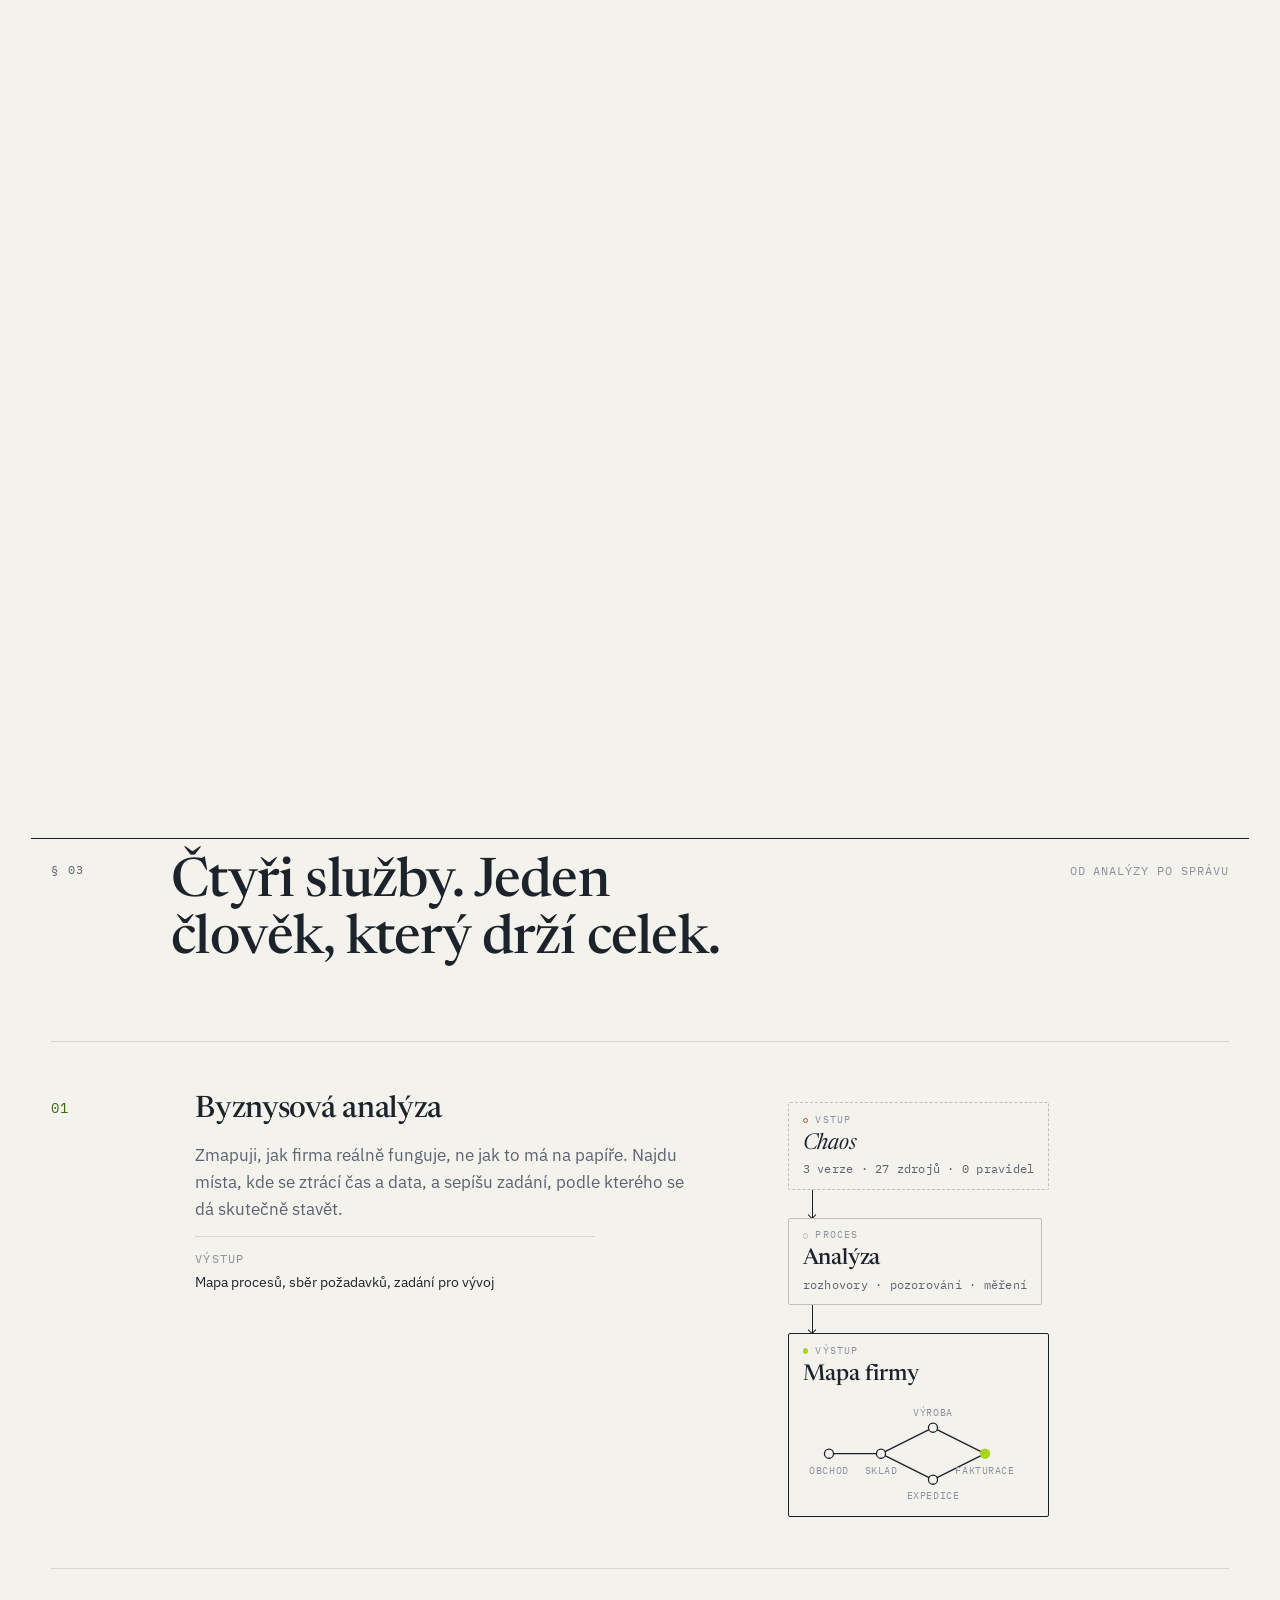
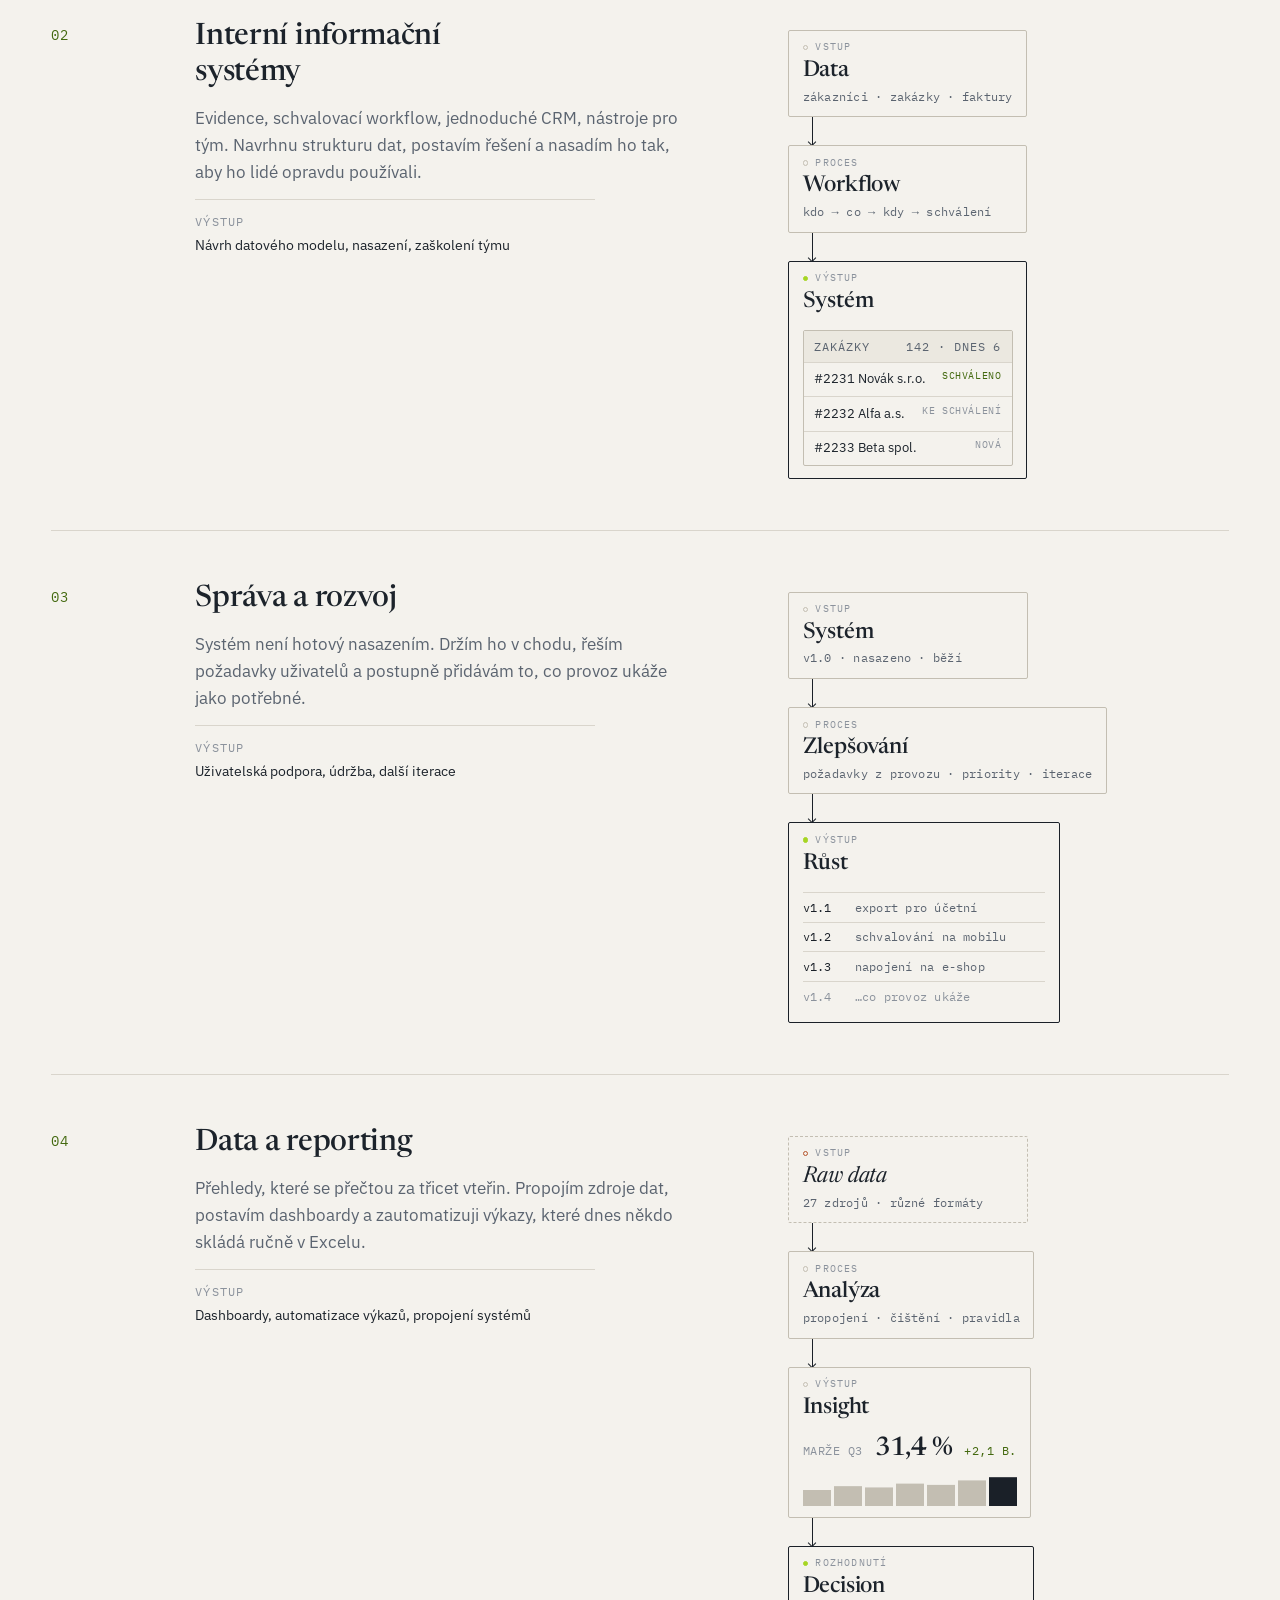
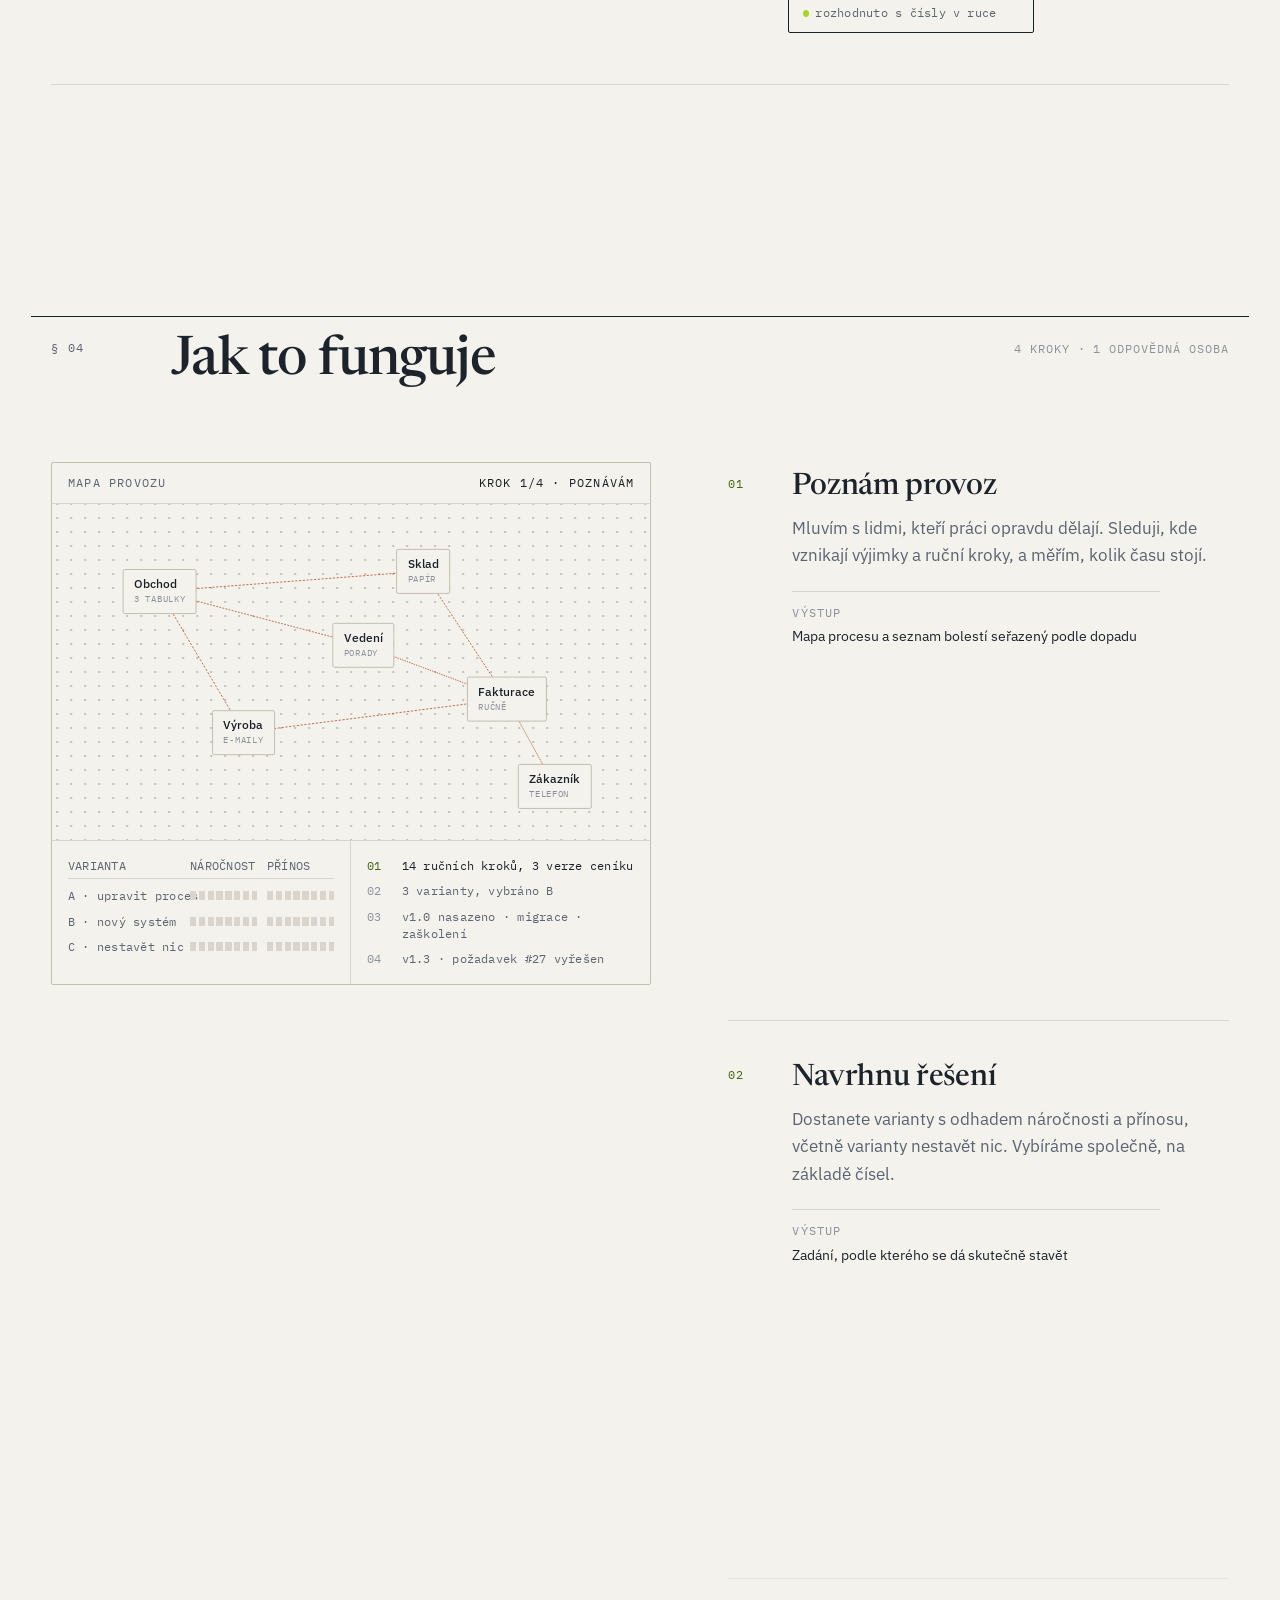
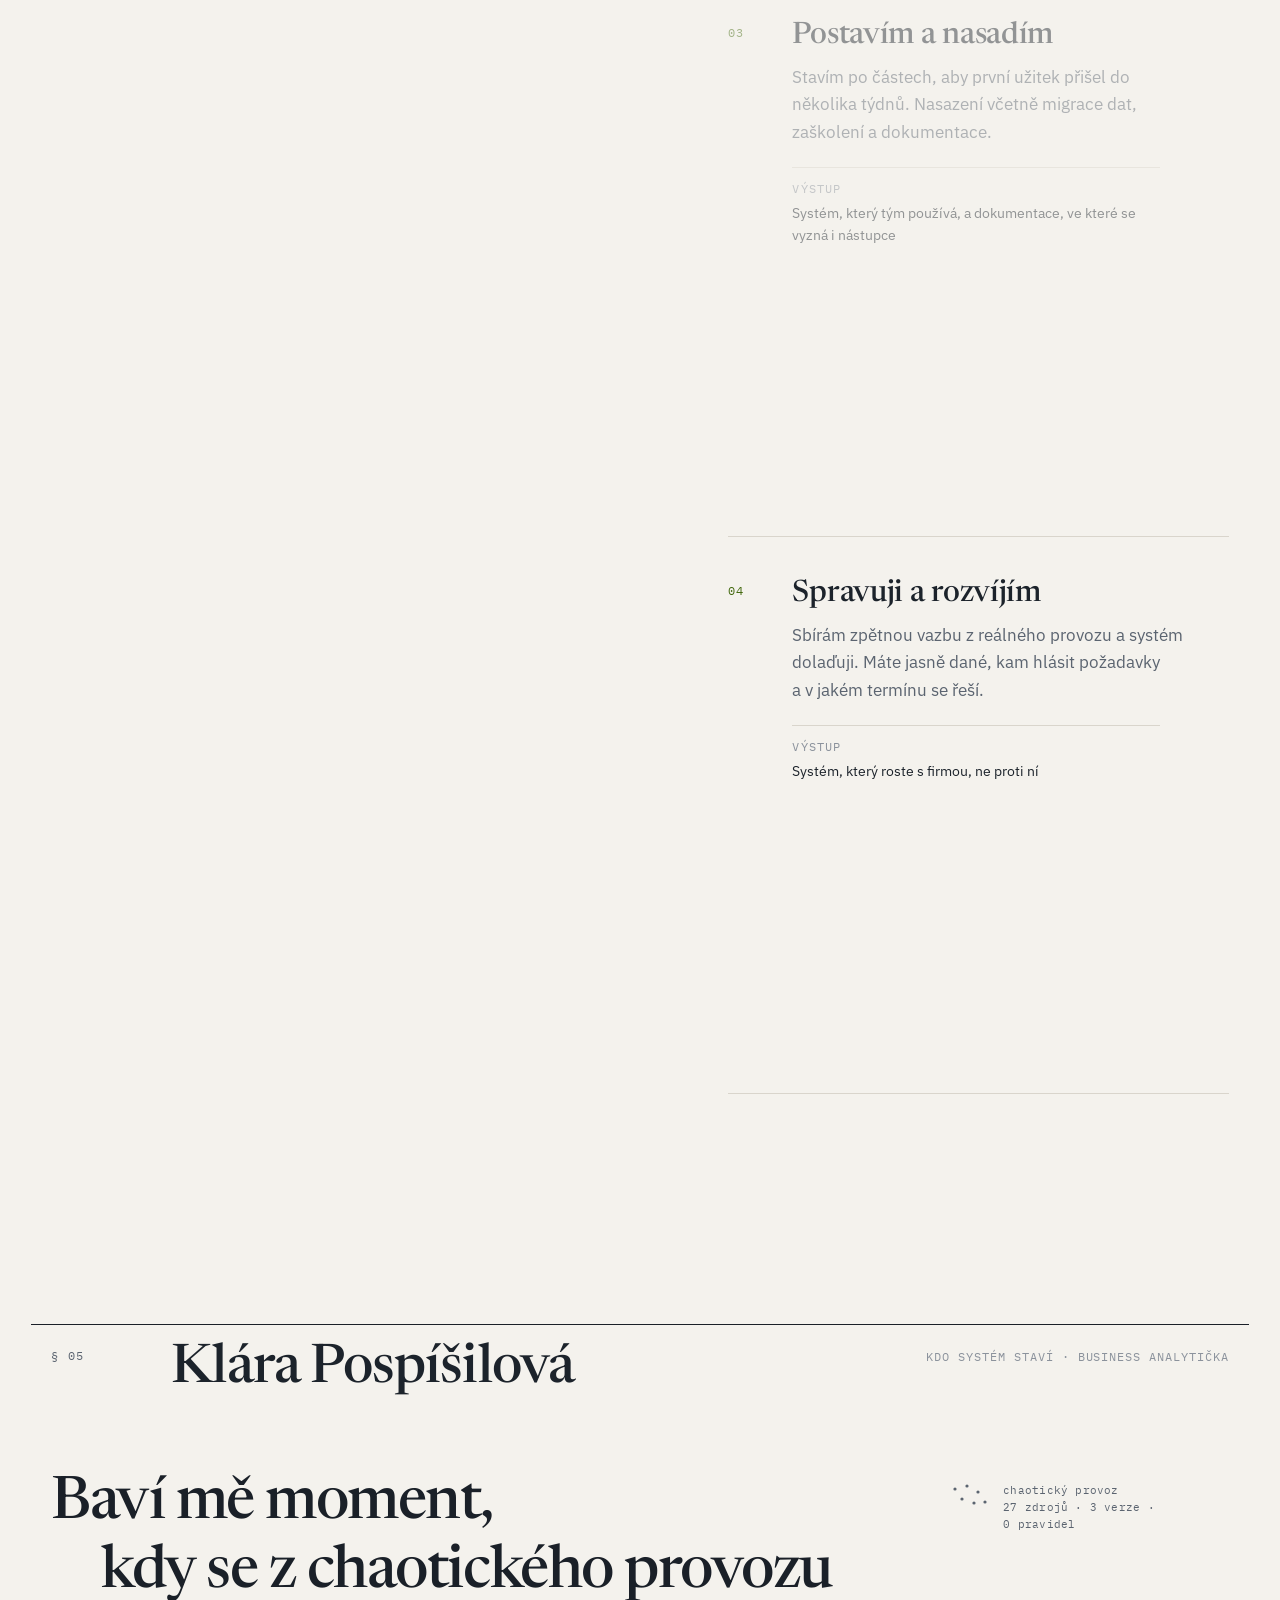
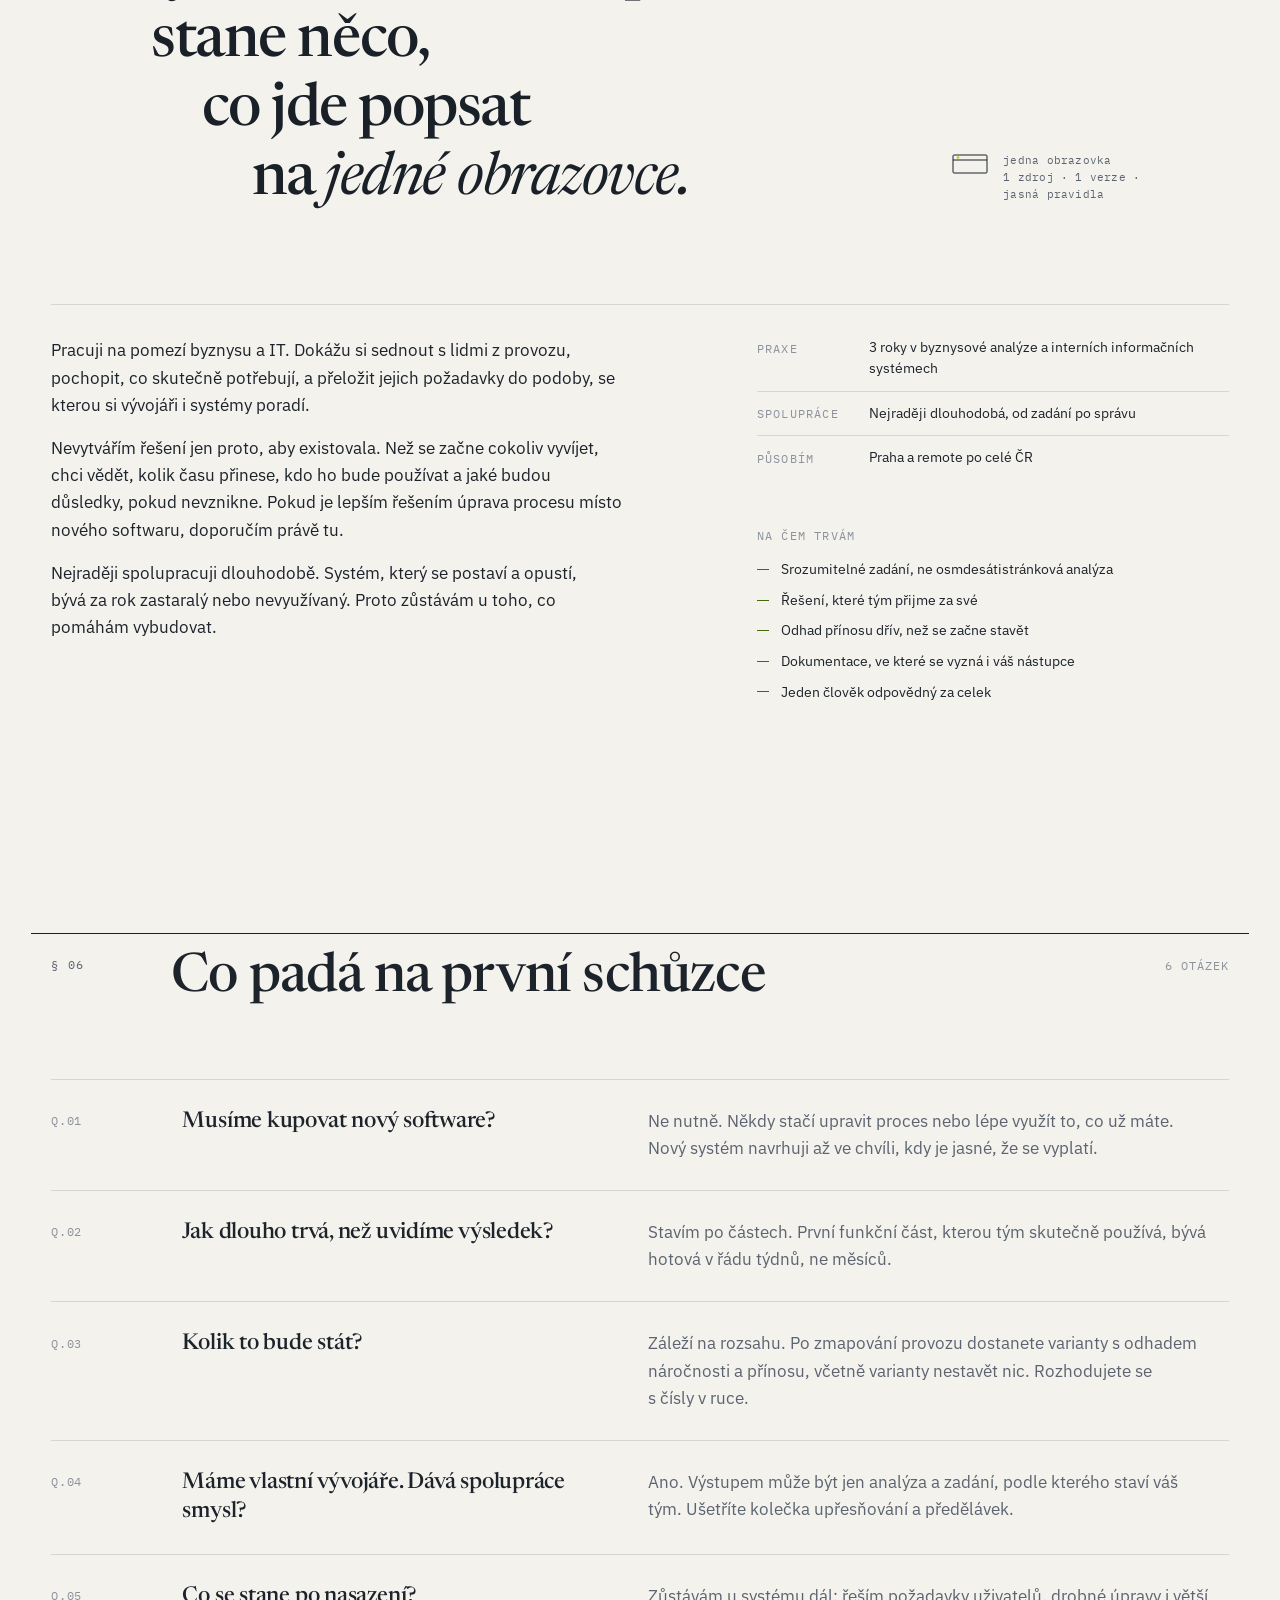
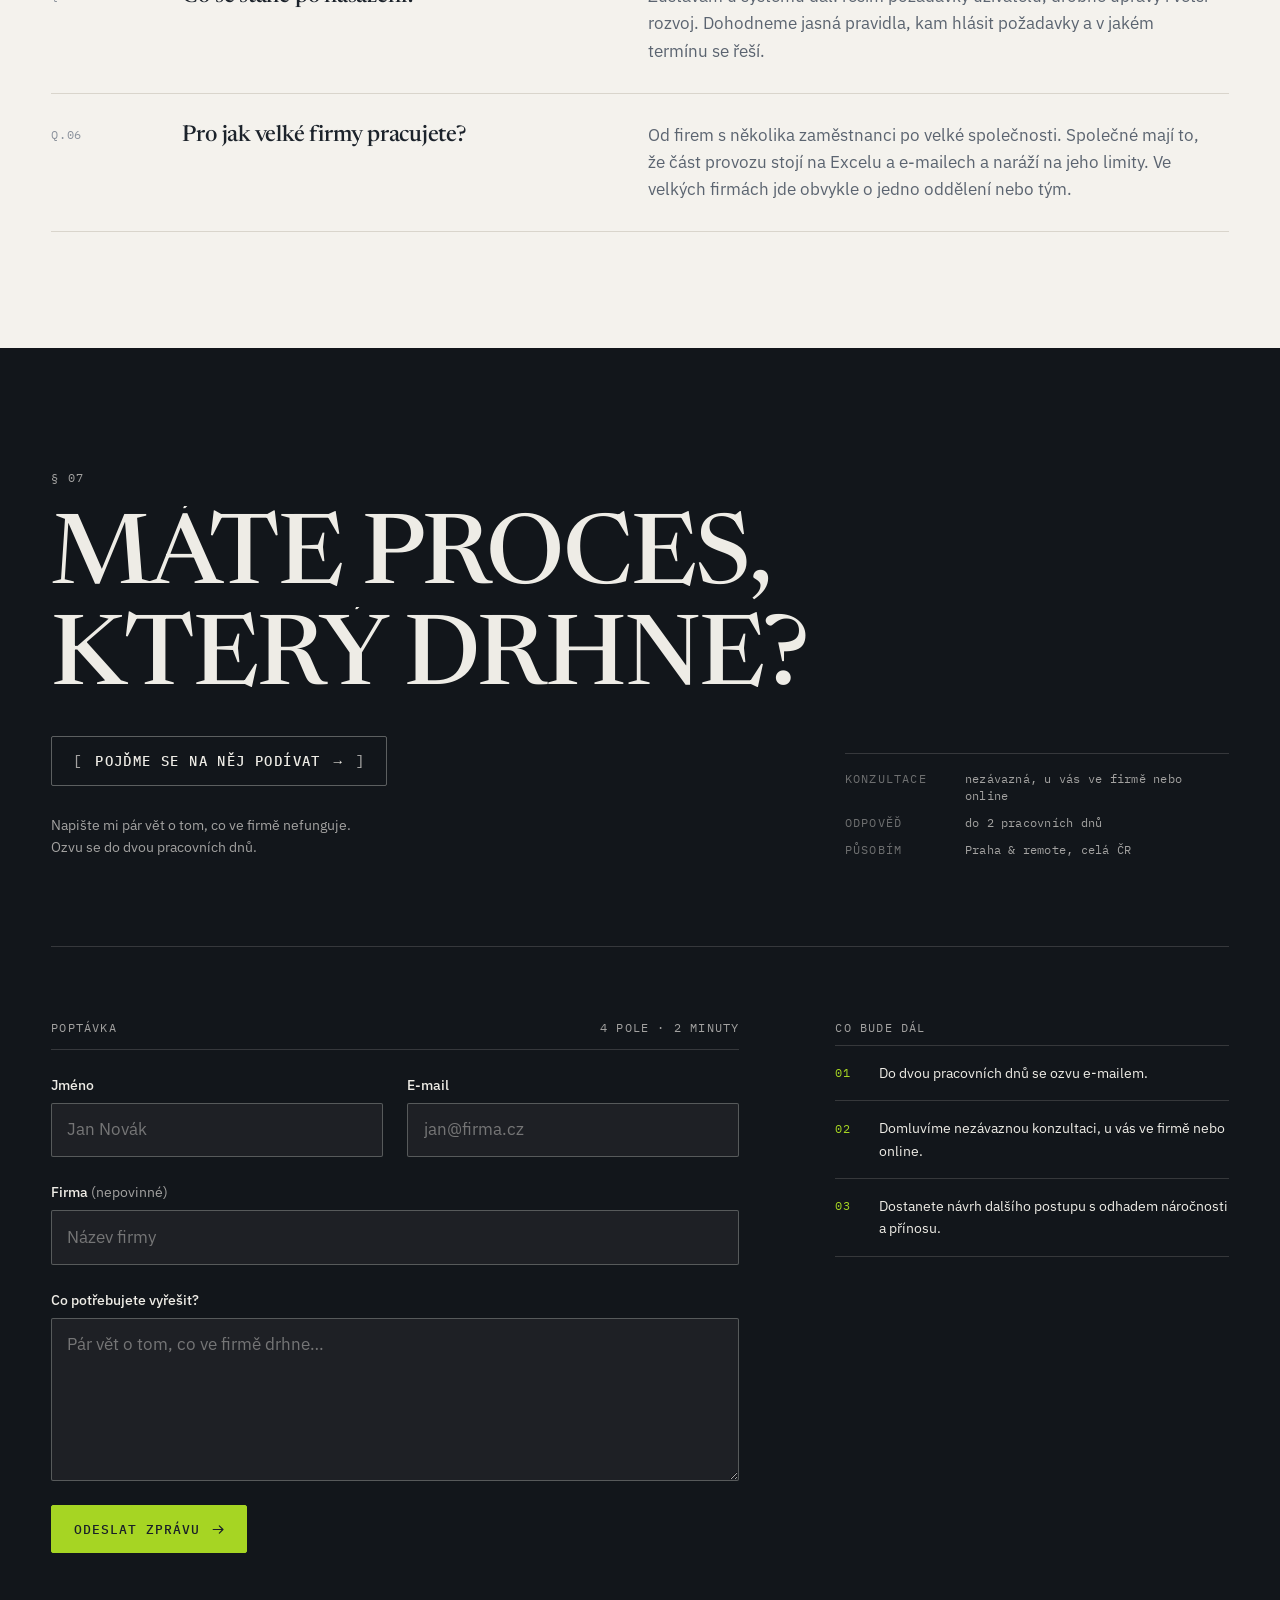
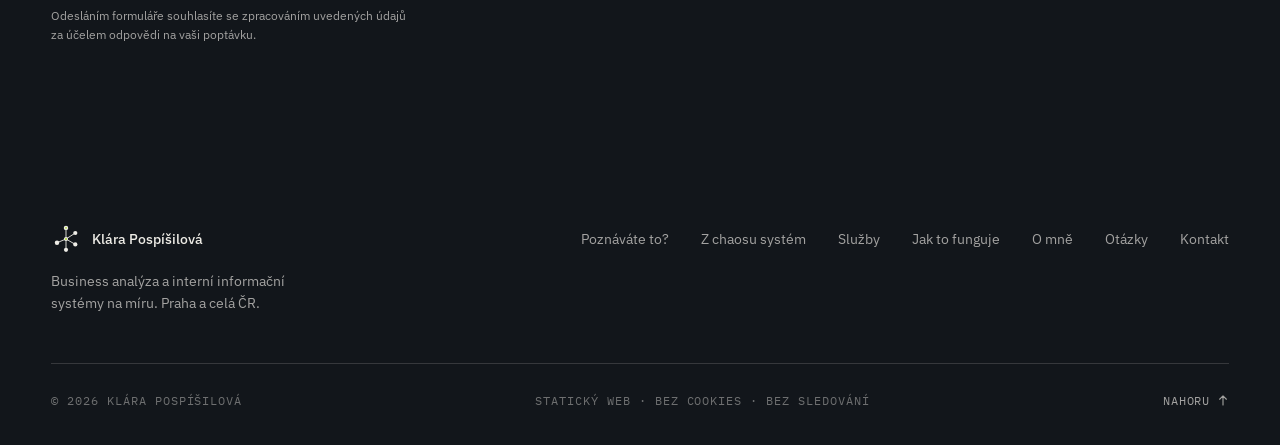
==== commit 8b3e7af0: "SEO: jméno Klára Pospíšilová na první místo, kopie na Vercelu přesměrovaná na klarkanis.cz - <title>" ====
--- a/index.html
+++ b/index.html
@@ -3,8 +3,8 @@
 <head>
 <meta charset="utf-8">
 <meta name="viewport" content="width=device-width, initial-scale=1">
-<title>Business analytička Klára Pospíšilová | Interní informační systémy</title>
-<meta name="description" content="Business analytička, Praha a celá ČR. Analýza procesů, interní informační systémy na míru, reporting a automatizace. Pro firmy, které už přerostly Excel a e-mail.">
+<title>Klára Pospíšilová | Business analytička a interní systémy</title>
+<meta name="description" content="Klára Pospíšilová, business analytička z Prahy. Analýza procesů, interní informační systémy na míru, reporting a automatizace pro firmy, které přerostly Excel.">
 <link rel="canonical" href="https://klarkanis.cz/">
 <meta name="robots" content="index, follow, max-image-preview:large, max-snippet:-1">
 <meta name="author" content="Klára Pospíšilová">
@@ -56,25 +56,33 @@
       "@id": "https://klarkanis.cz/#website",
       "url": "https://klarkanis.cz/",
       "name": "Klára Pospíšilová",
+      "alternateName": "klarkanis.cz",
       "inLanguage": "cs",
       "publisher": { "@id": "https://klarkanis.cz/#person" }
     },
     {
-      "@type": "WebPage",
+      "@type": ["WebPage", "ProfilePage"],
       "@id": "https://klarkanis.cz/#webpage",
       "url": "https://klarkanis.cz/",
-      "name": "Business analytička Klára Pospíšilová | Interní informační systémy",
-      "description": "Business analytička, Praha a celá ČR. Analýza procesů, interní informační systémy na míru, reporting a automatizace. Pro firmy, které už přerostly Excel a e-mail.",
+      "name": "Klára Pospíšilová | Business analytička a interní systémy",
+      "description": "Klára Pospíšilová, business analytička z Prahy. Analýza procesů, interní informační systémy na míru, reporting a automatizace pro firmy, které přerostly Excel.",
       "inLanguage": "cs",
       "isPartOf": { "@id": "https://klarkanis.cz/#website" },
       "about": { "@id": "https://klarkanis.cz/#person" },
+      "mainEntity": { "@id": "https://klarkanis.cz/#person" },
+      "dateCreated": "2026-07-22",
+      "dateModified": "2026-09-21",
       "primaryImageOfPage": { "@type": "ImageObject", "url": "https://klarkanis.cz/img/og.png", "width": 1200, "height": 630 }
     },
     {
       "@type": "Person",
       "@id": "https://klarkanis.cz/#person",
       "name": "Klára Pospíšilová",
+      "givenName": "Klára",
+      "familyName": "Pospíšilová",
+      "alternateName": "Klara Pospisilova",
       "jobTitle": "Business analytička",
+      "mainEntityOfPage": { "@id": "https://klarkanis.cz/#webpage" },
       "description": "Business analytička na pomezí byznysu a IT. Mapuje firemní procesy, navrhuje a staví interní informační systémy na míru a dlouhodobě je spravuje.",
       "url": "https://klarkanis.cz/",
       "knowsAbout": ["Byznysová analýza", "Analýza procesů", "Interní informační systémy", "Reporting a dashboardy", "Automatizace firemních procesů"],
@@ -164,7 +172,7 @@
 <section class="hero" id="top" aria-labelledby="hero-title" data-scene="hero" data-title="Úvod">
   <div class="wrap hero-grid">
     <p class="hero-meta mono">
-      <span class="hero-meta-item"><i class="dot dot-lime" aria-hidden="true"></i>Business analytička</span>
+      <span class="hero-meta-item"><i class="dot dot-lime" aria-hidden="true"></i>Klára Pospíšilová · business analytička</span>
       <span class="hero-meta-item">Praha &amp; remote, celá ČR</span>
       <span class="hero-meta-item hero-meta-right">Odpověď do 2&nbsp;pracovních dnů</span>
     </p>
@@ -625,8 +633,8 @@
   <div class="wrap">
     <header class="sec-head">
       <p class="sec-idx mono">§ 05</p>
-      <h2 class="sec-title" id="o-mne-title">Kdo systém staví</h2>
-      <p class="sec-meta mono">Klára Pospíšilová · business analytička</p>
+      <h2 class="sec-title" id="o-mne-title">Klára Pospíšilová</h2>
+      <p class="sec-meta mono">kdo systém staví · business analytička</p>
     </header>
 
     <div class="about-stage">
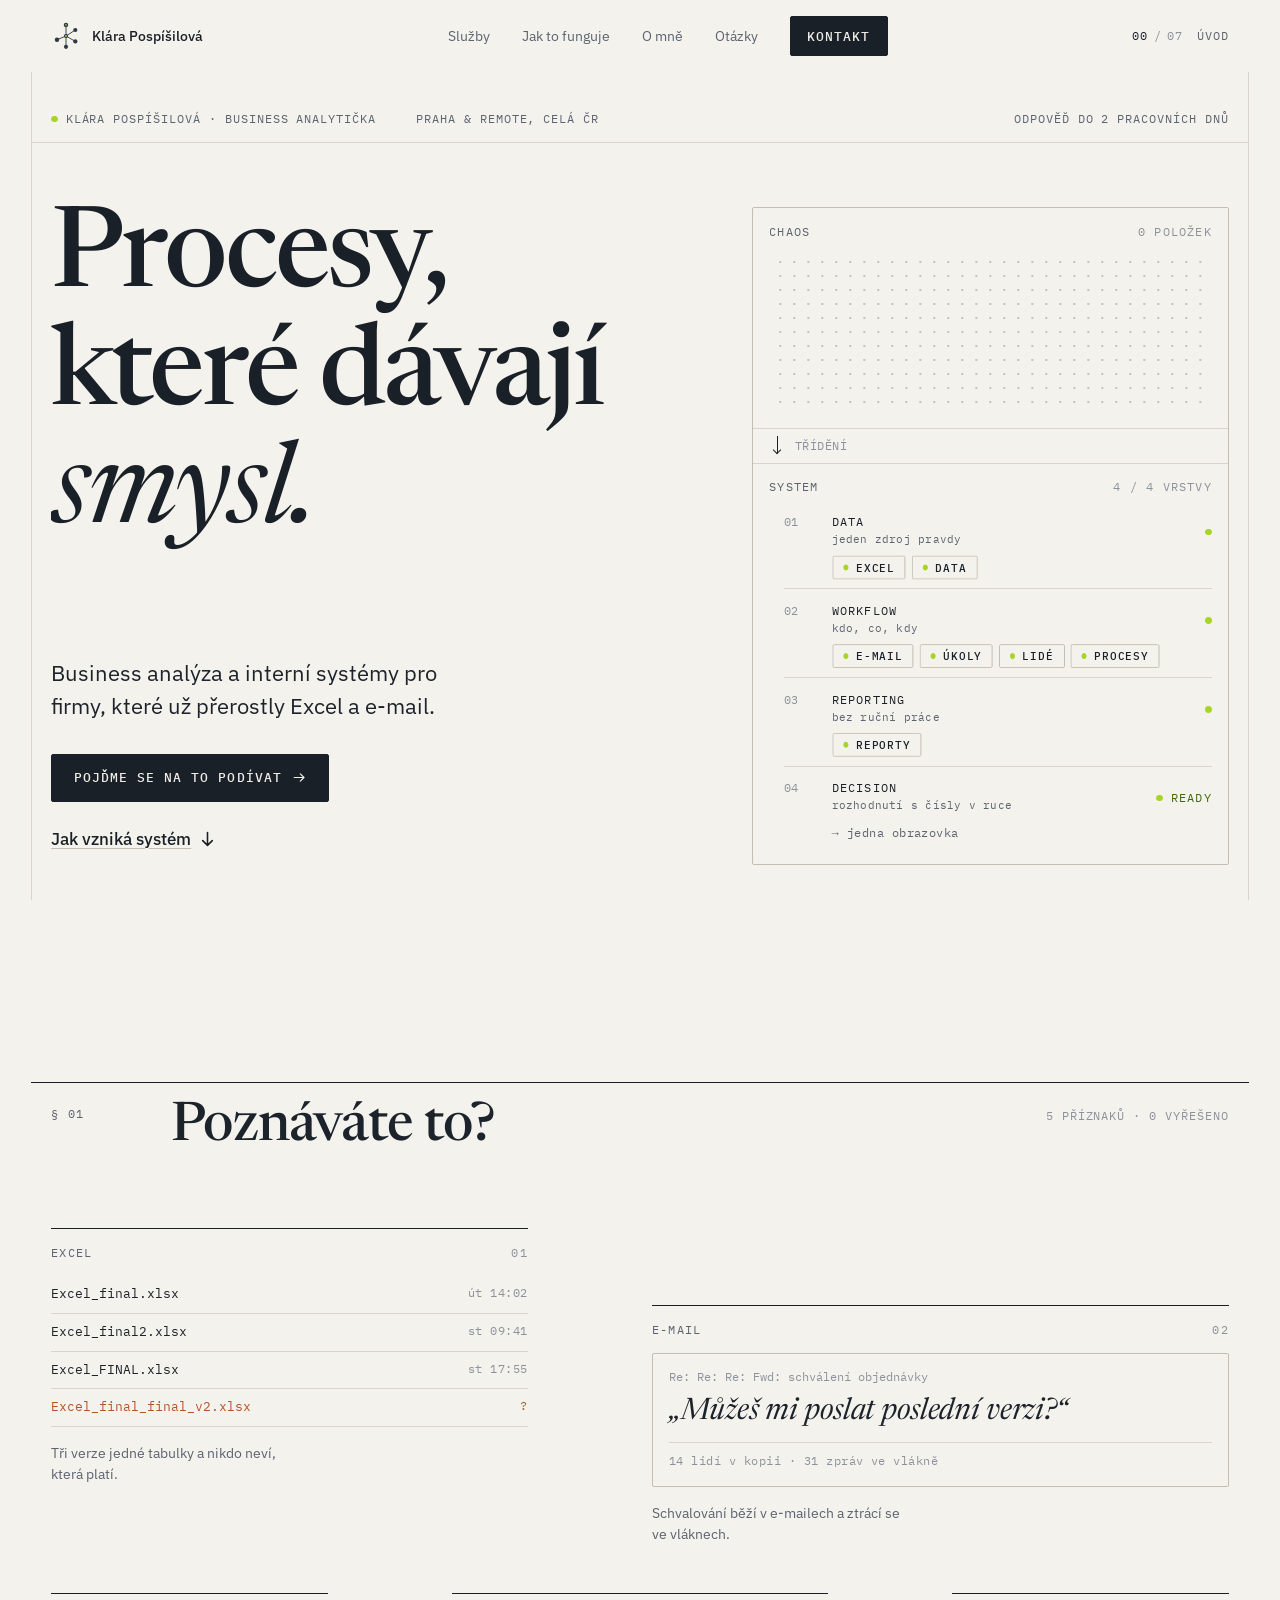
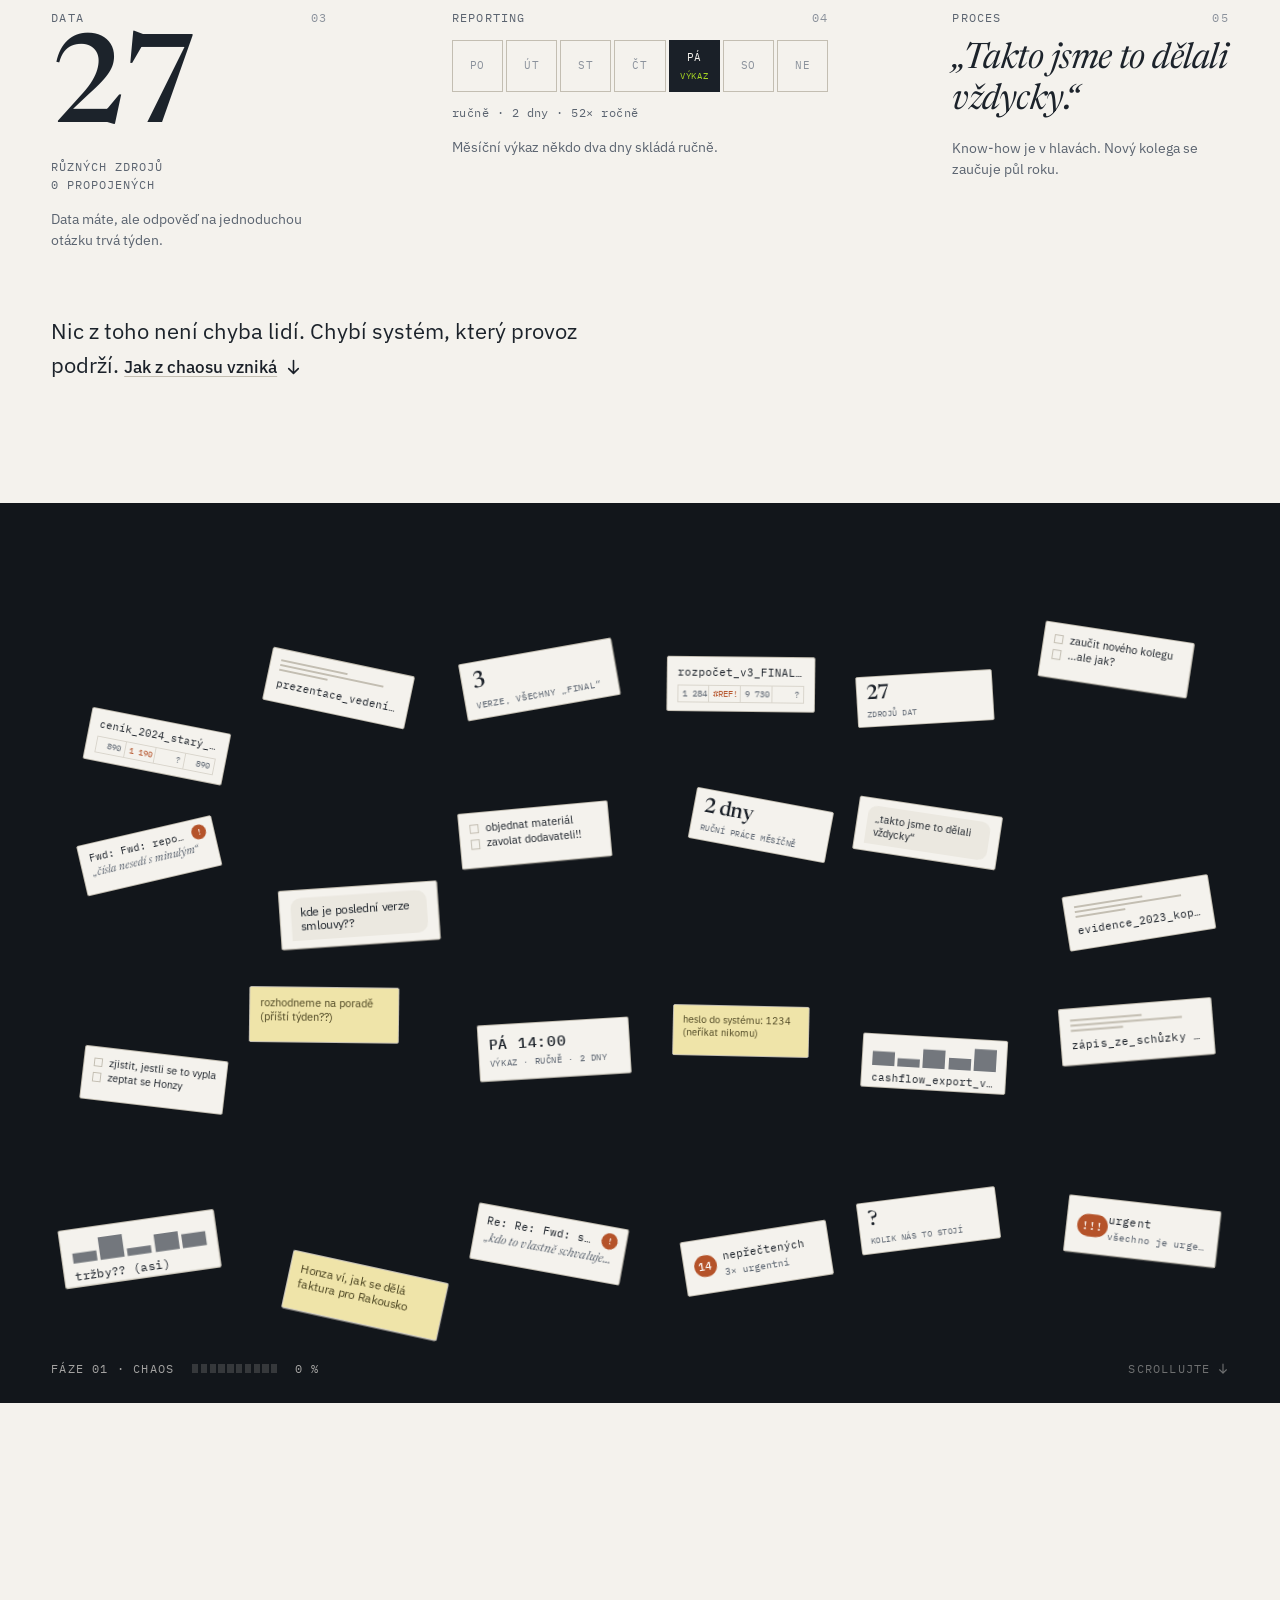
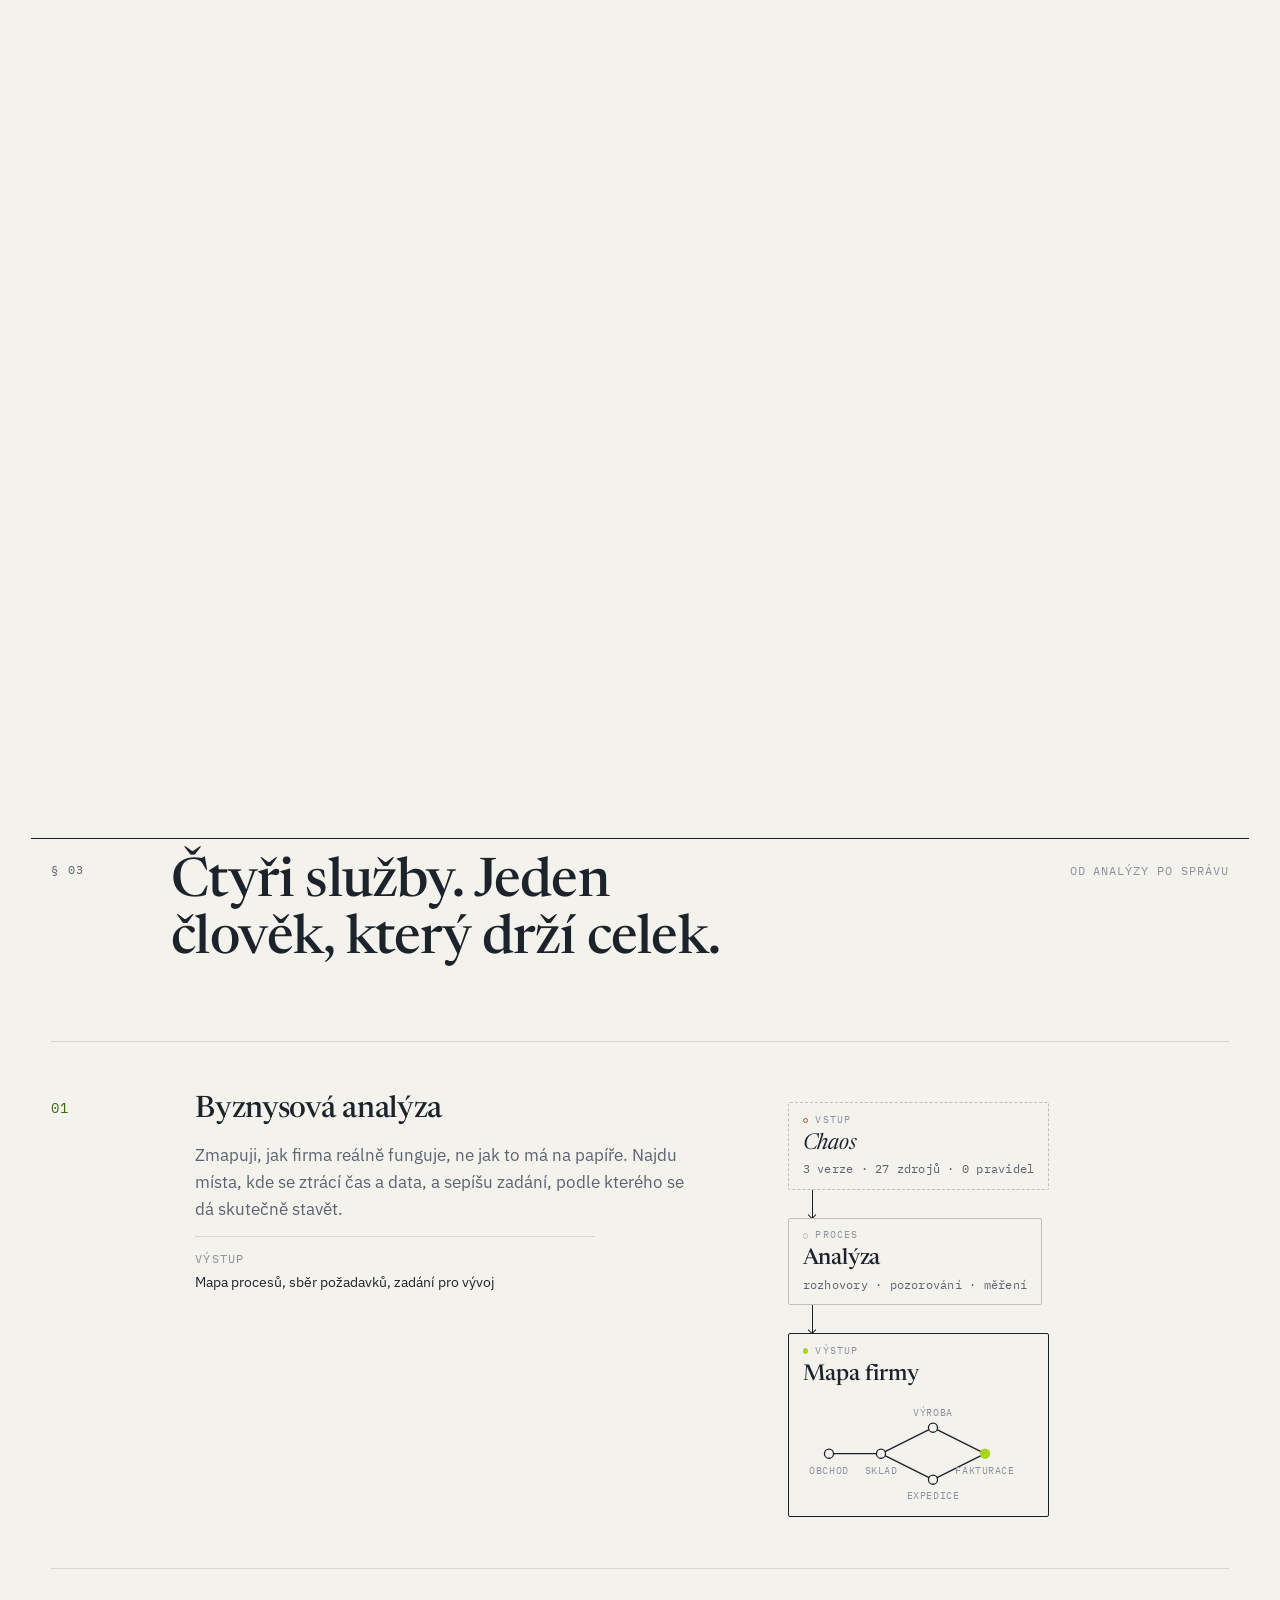
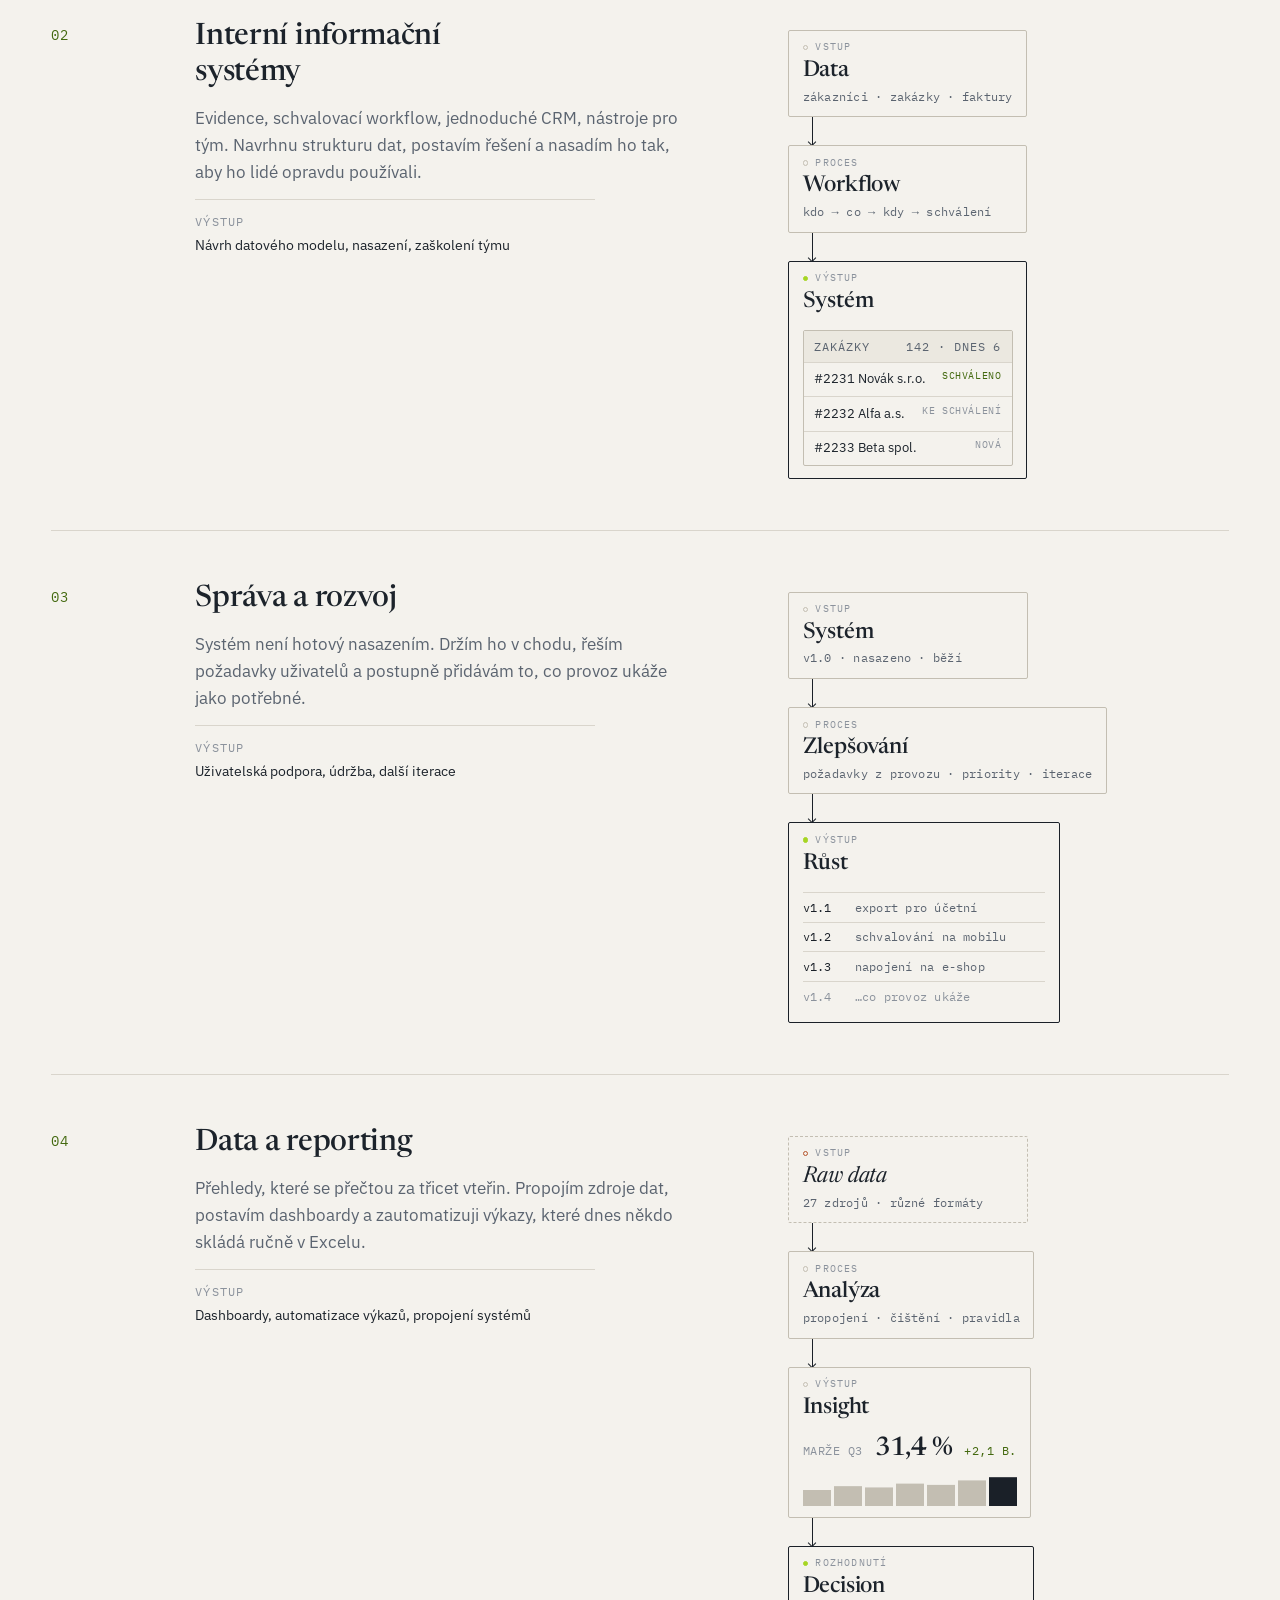
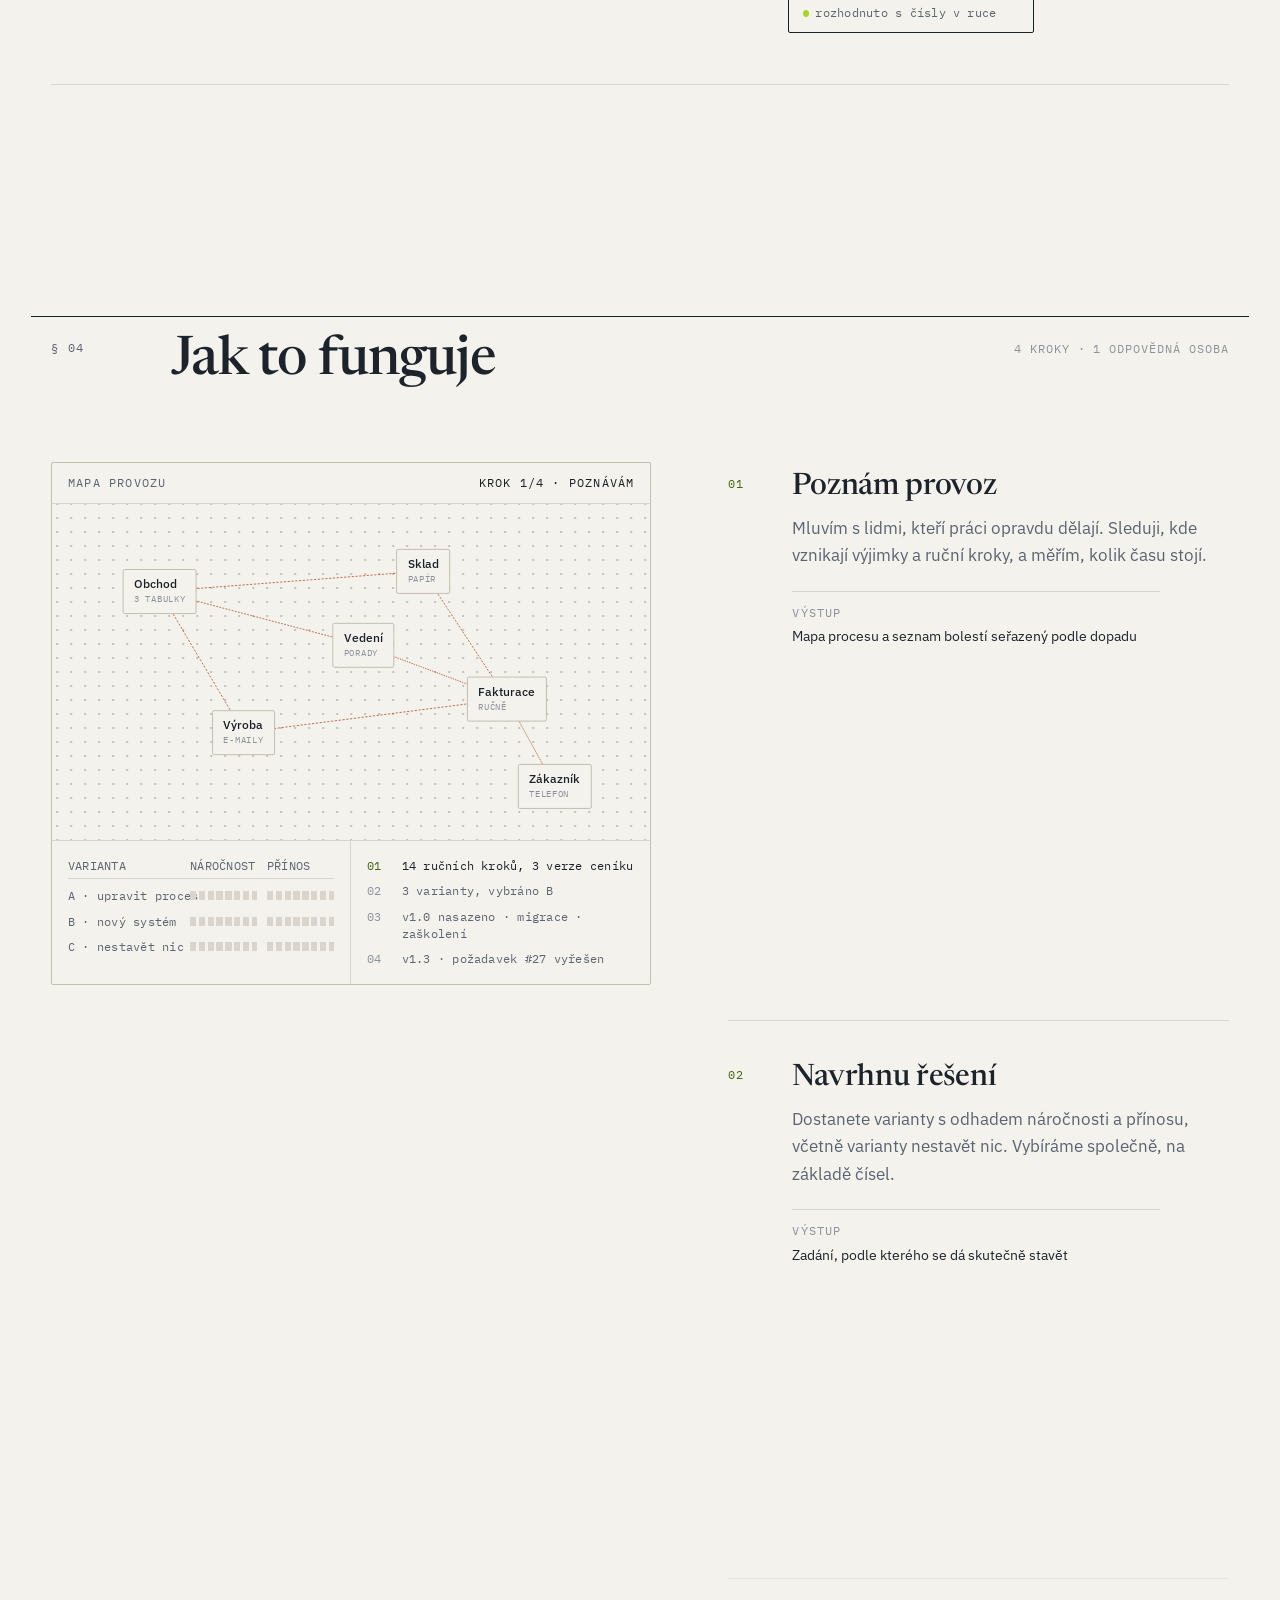
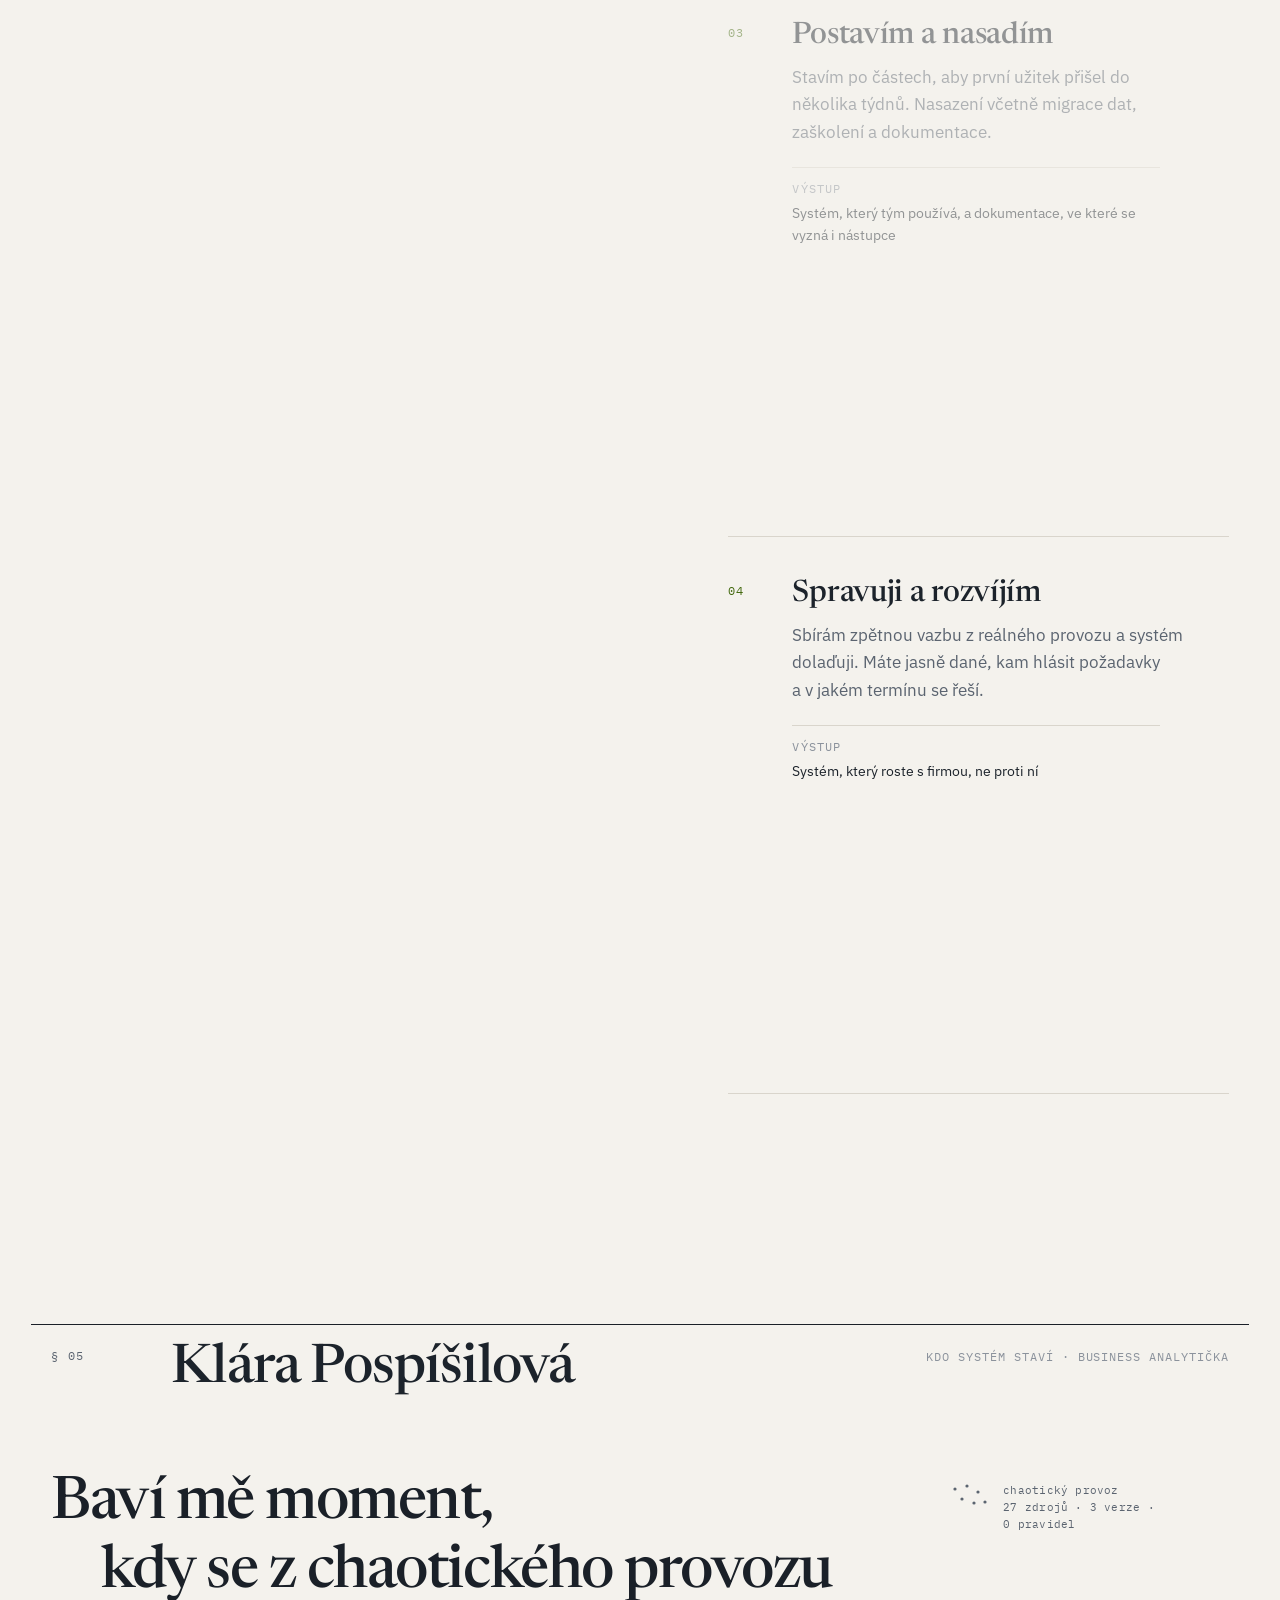
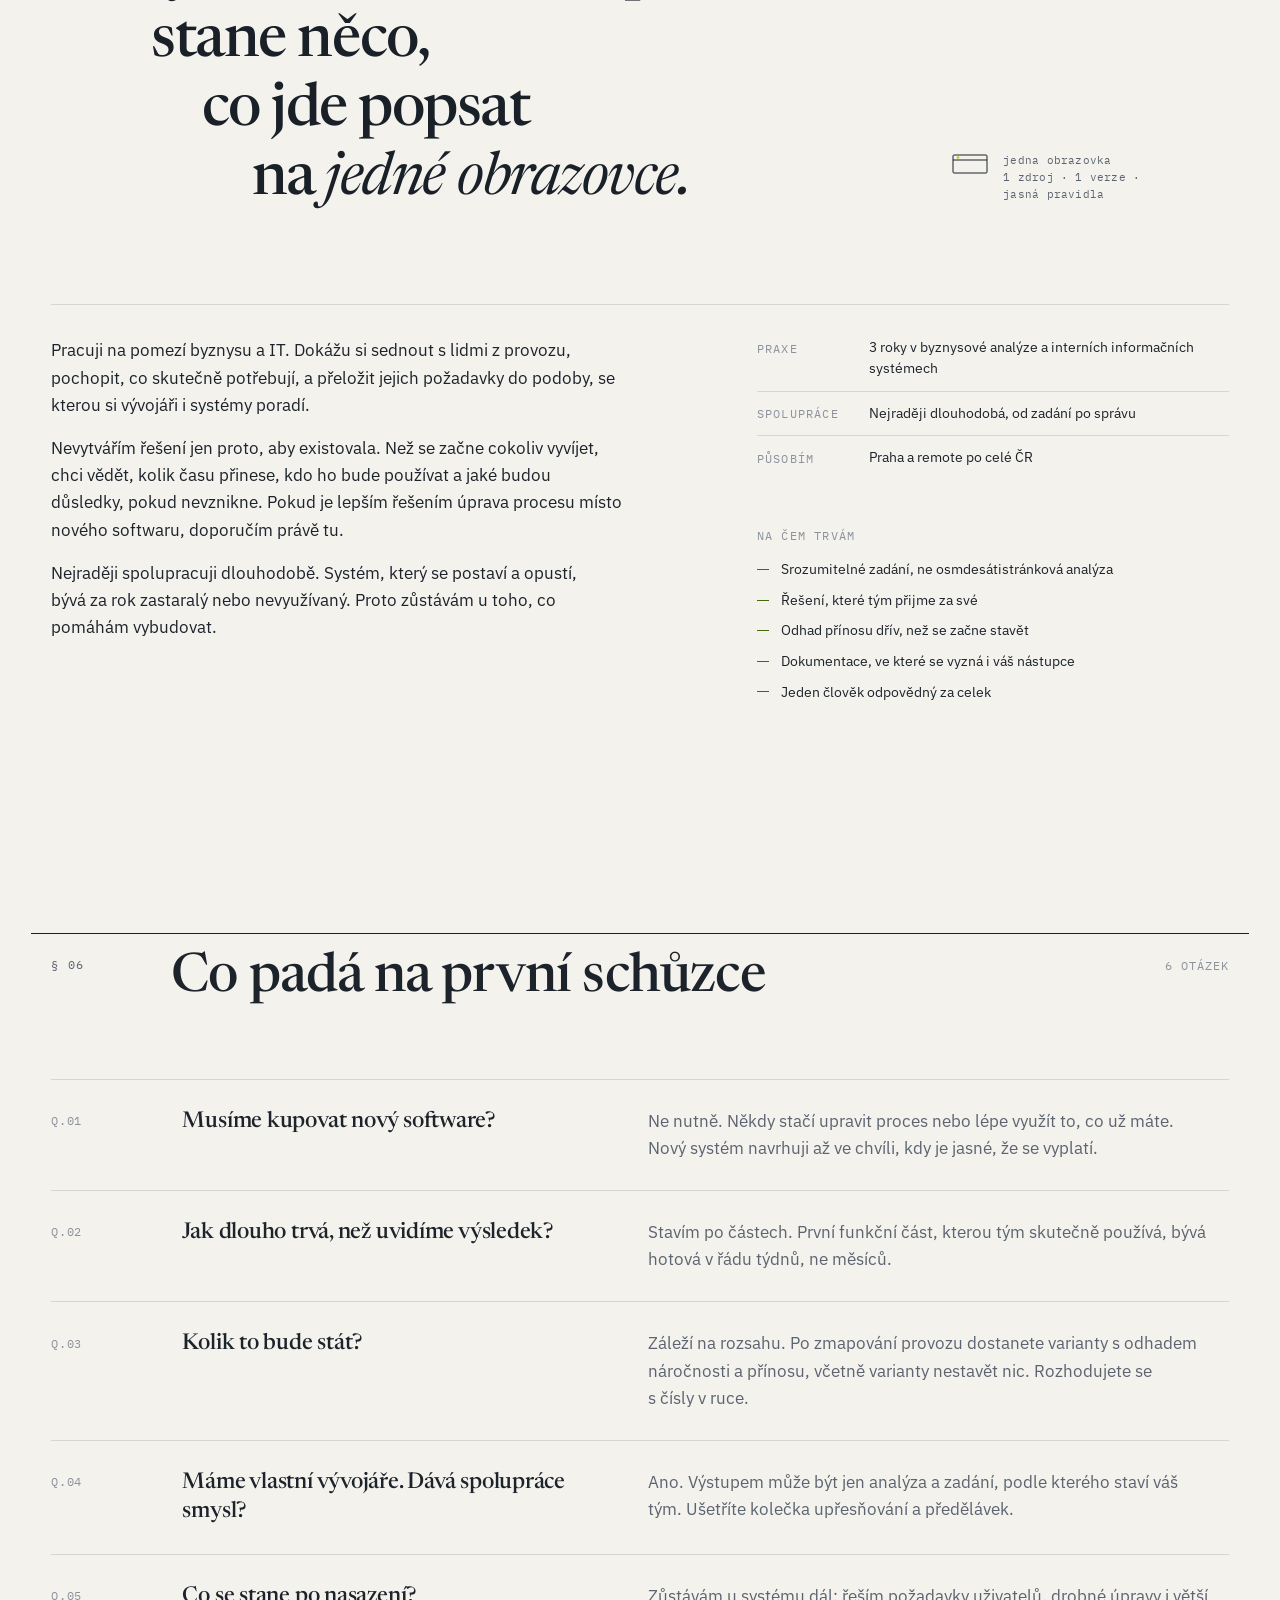
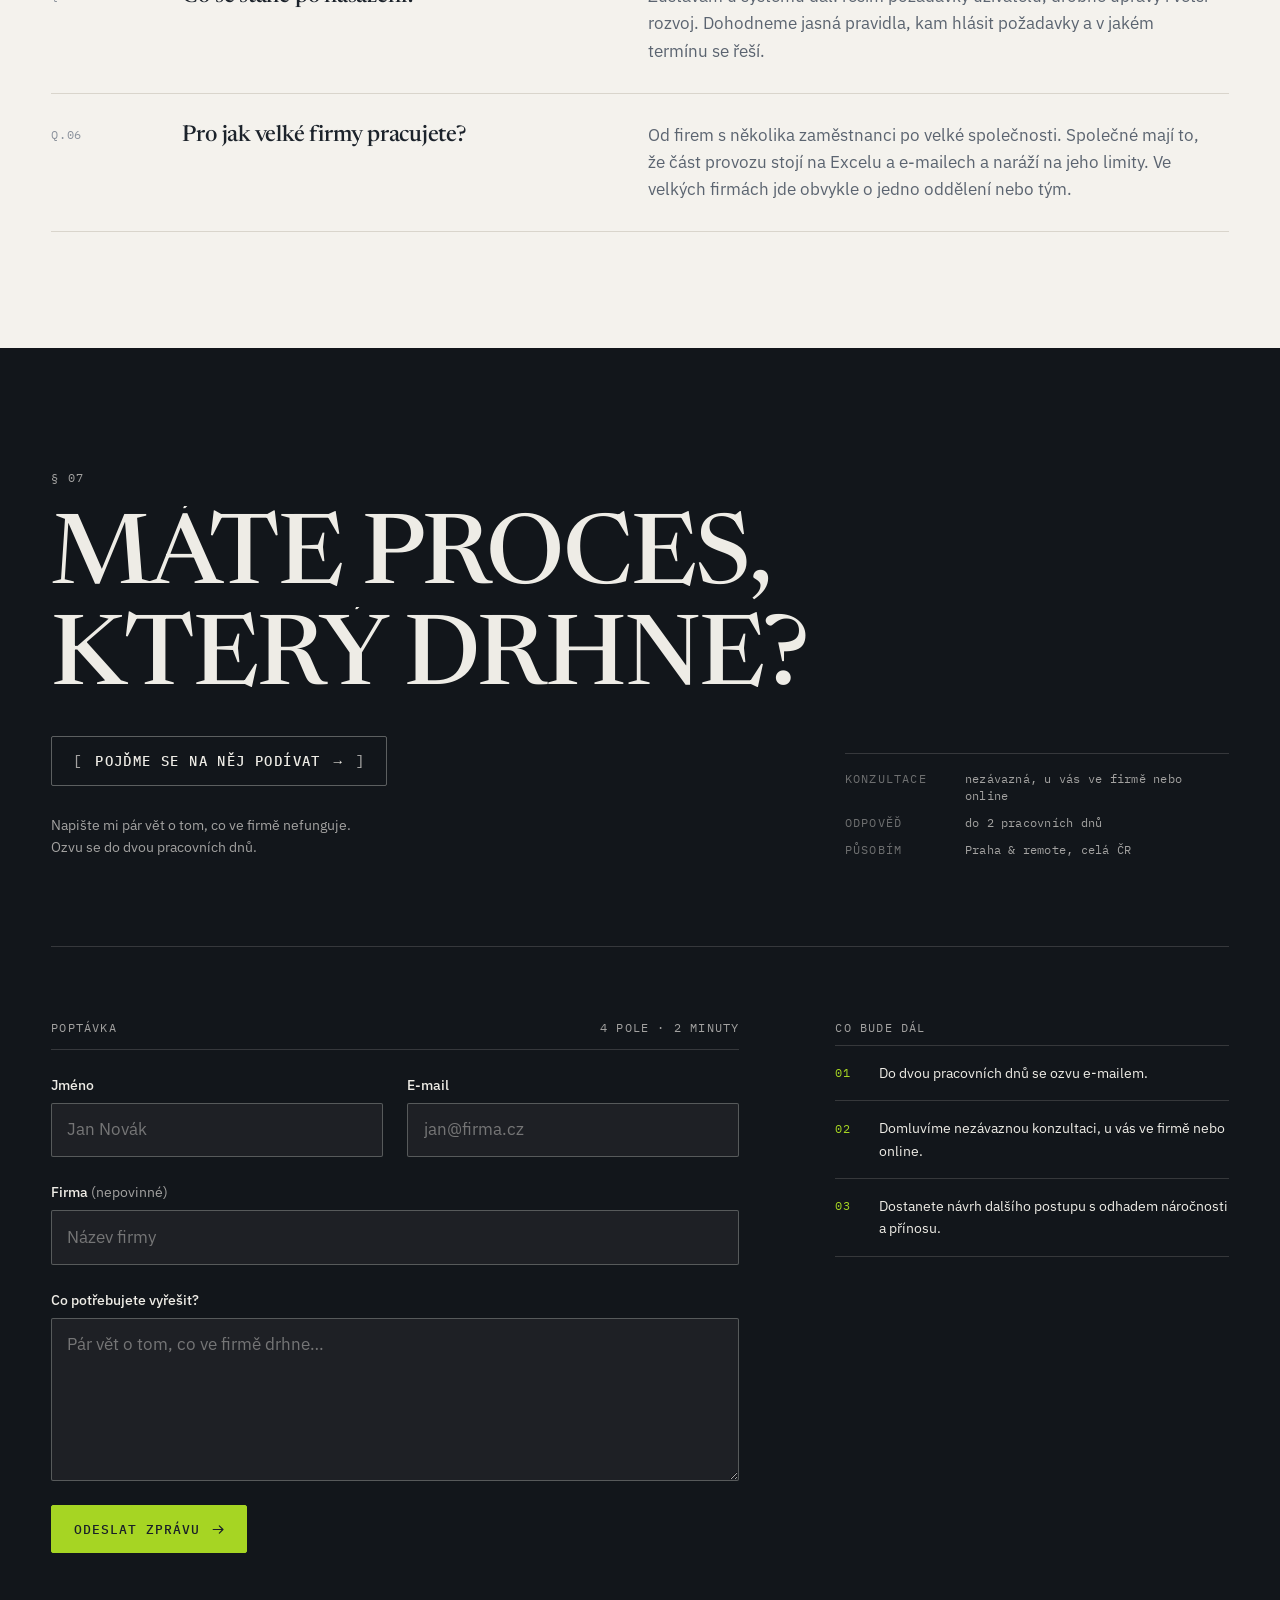
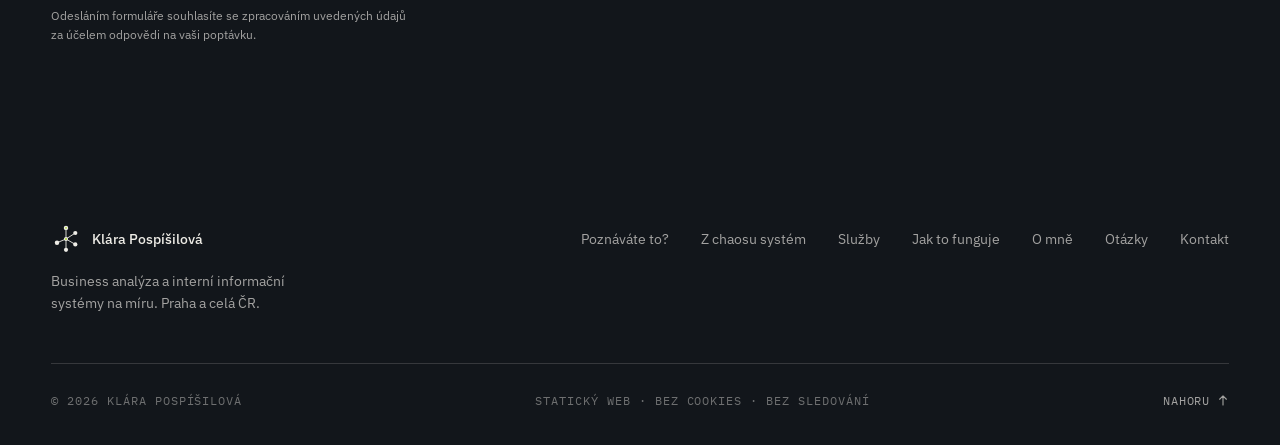
==== commit a9d5c668: "Odstraněn skript Vercel Web Analytics Na GitHub Pages vracel /_vercel/insights/script.js 404 a nic n" ====
--- a/index.html
+++ b/index.html
@@ -41,11 +41,6 @@
 <script>document.documentElement.classList.add('js')</script>
 <script src="/main.js" defer></script>
 <script src="/scenes.js" defer></script>
-
-<script>
-  window.va = window.va || function () { (window.vaq = window.vaq || []).push(arguments); };
-</script>
-<script defer src="/_vercel/insights/script.js"></script>
 
 <script type="application/ld+json">
 {
